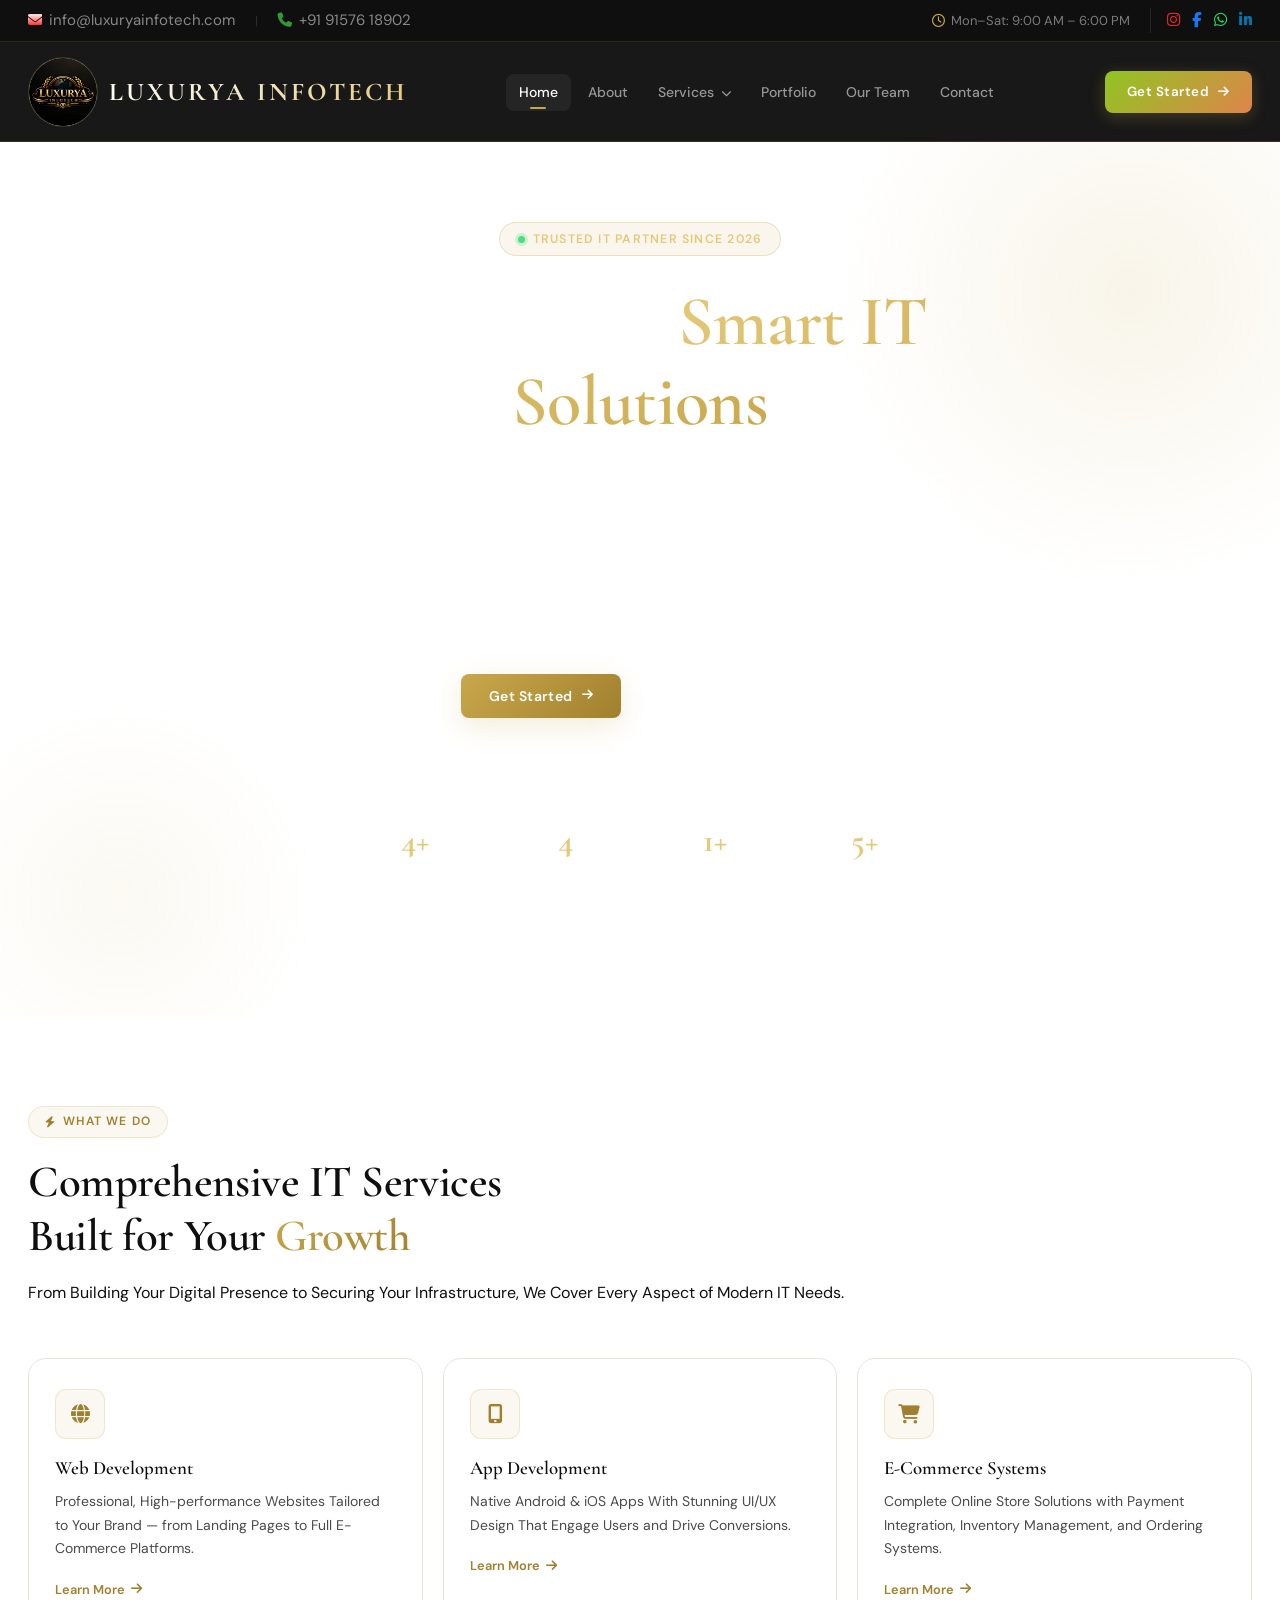
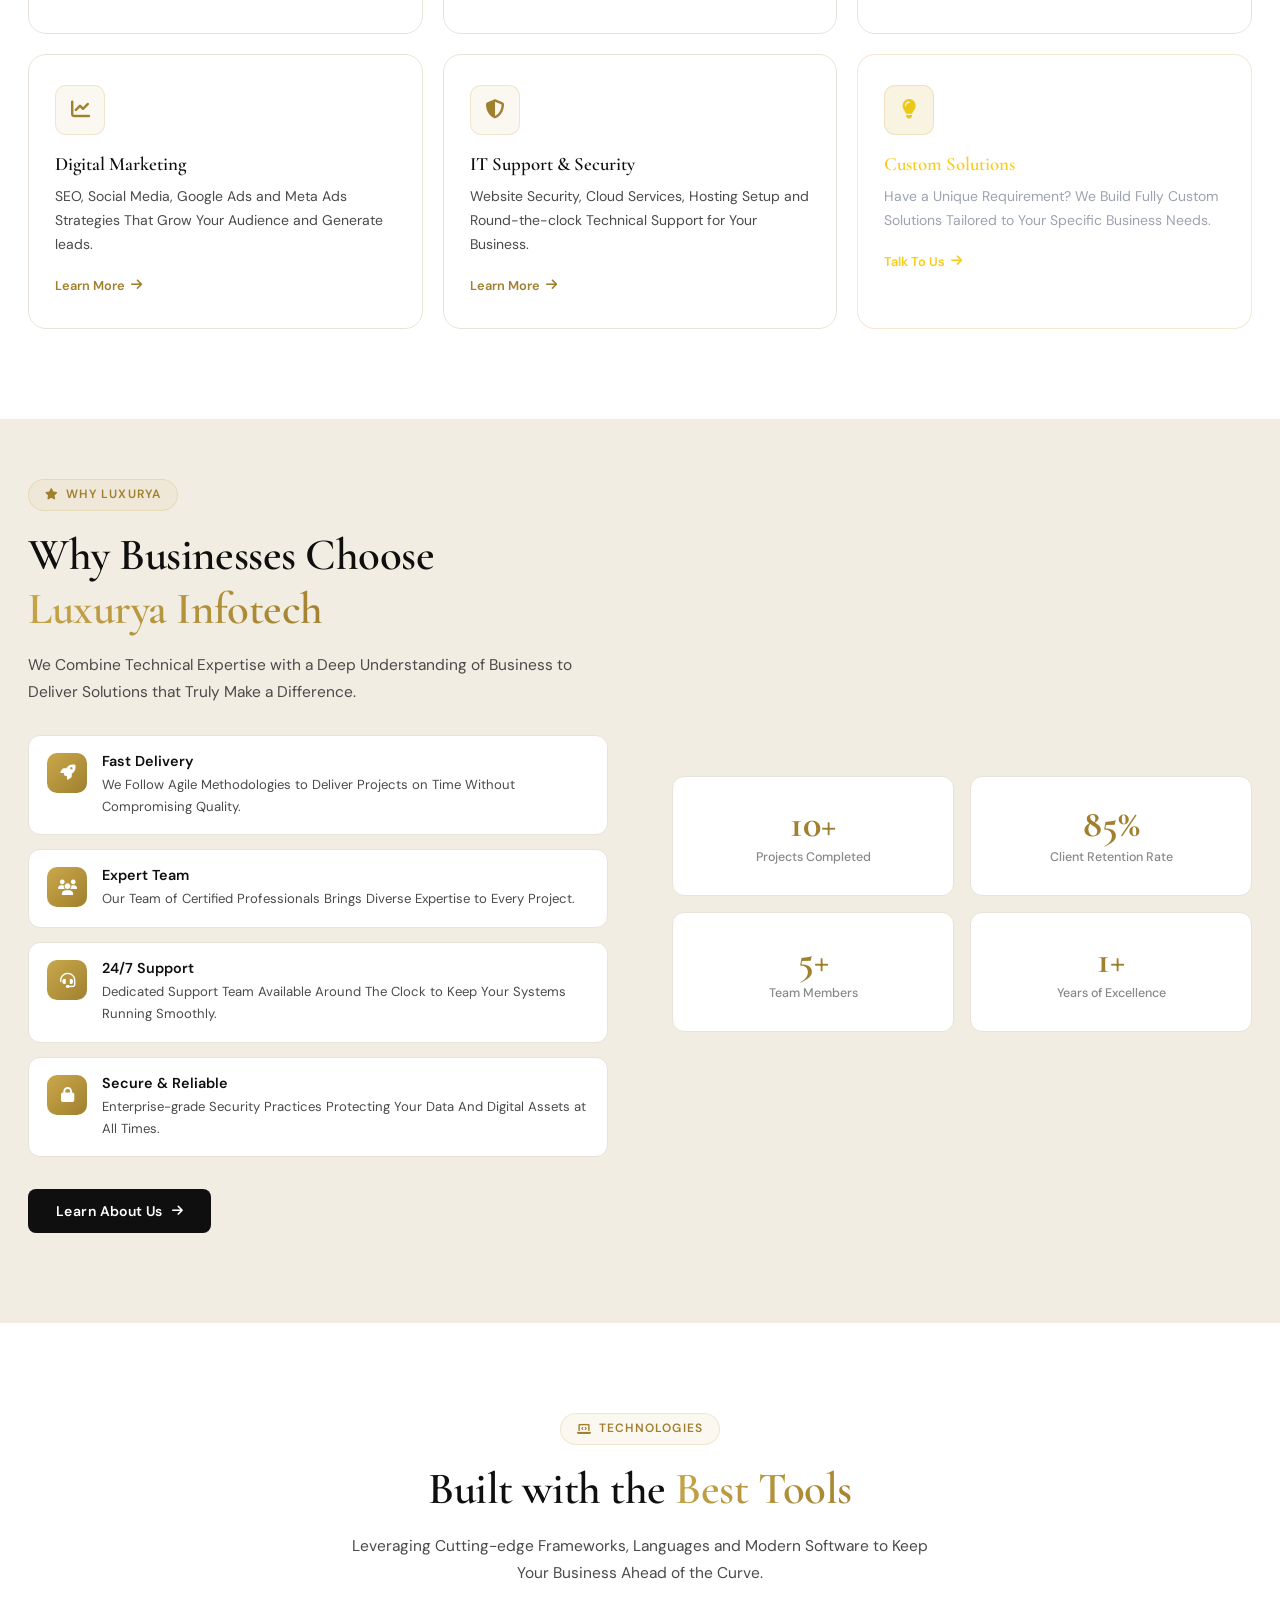
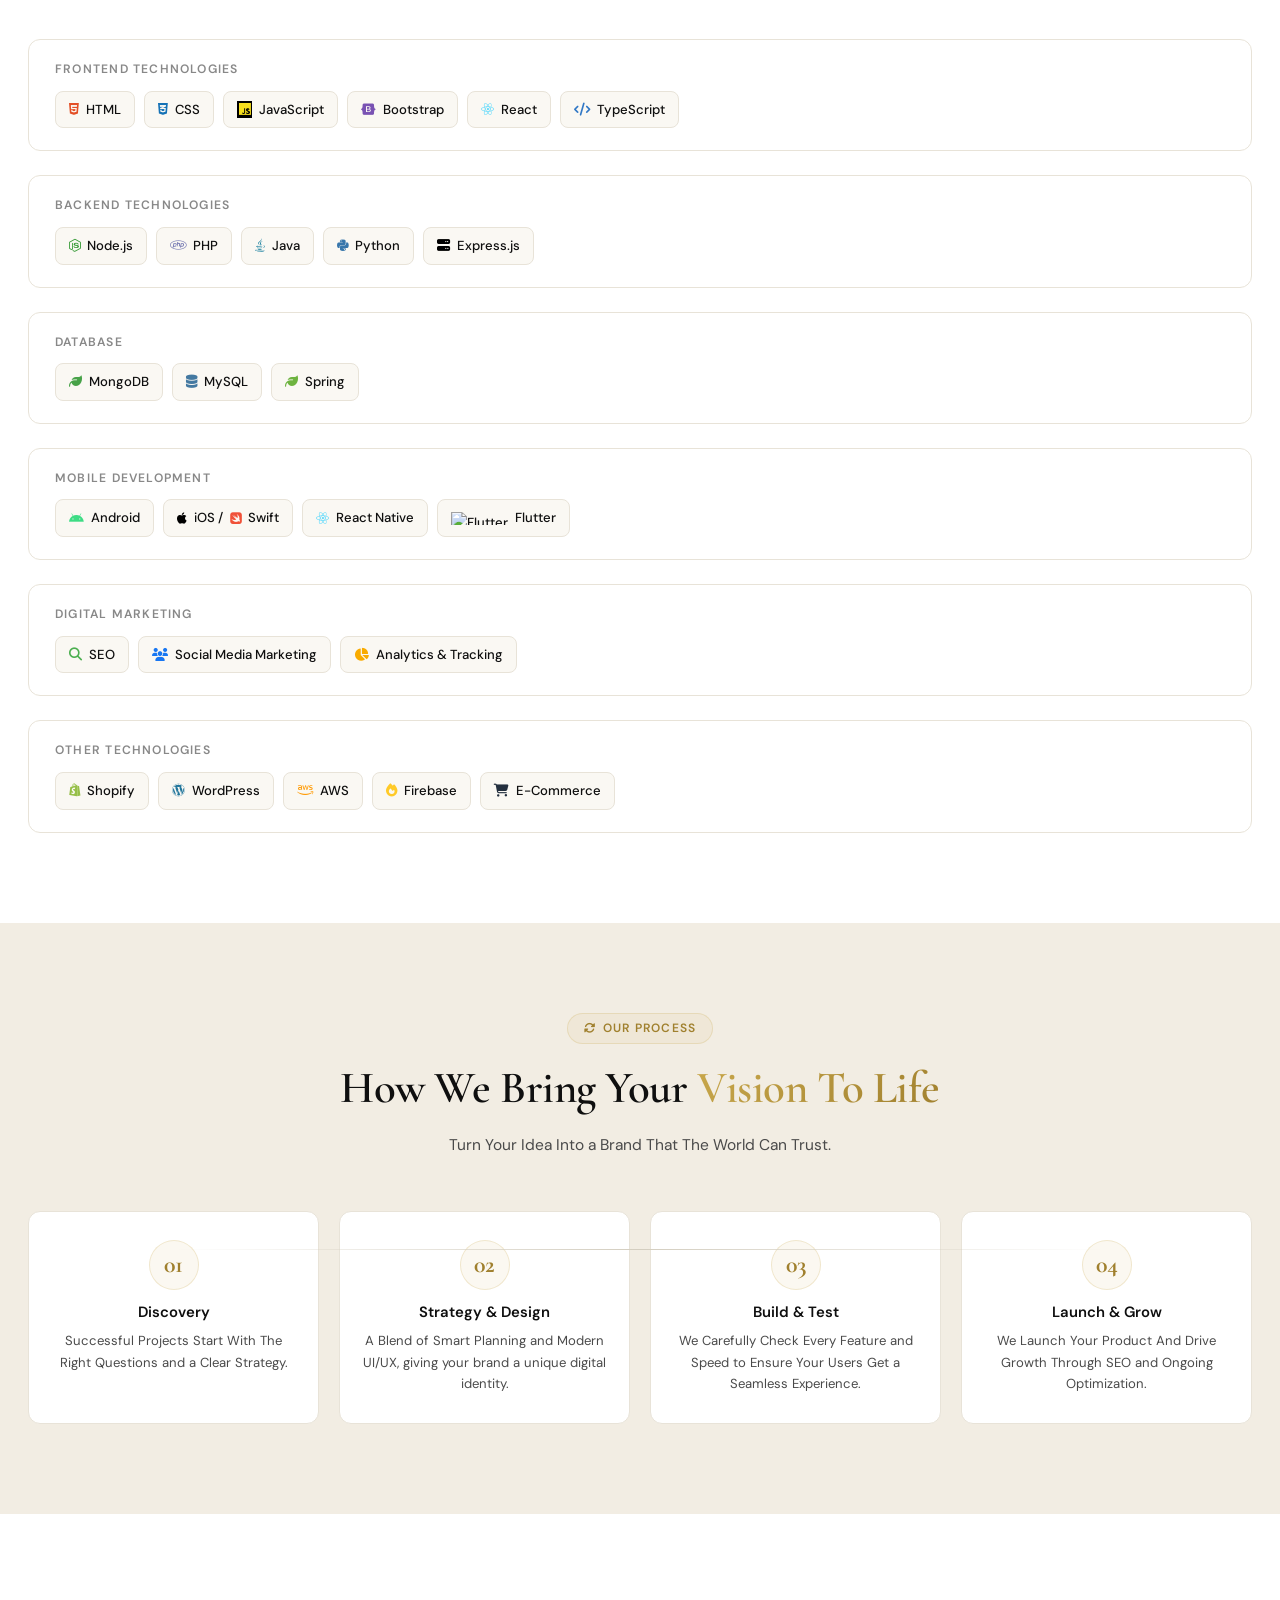
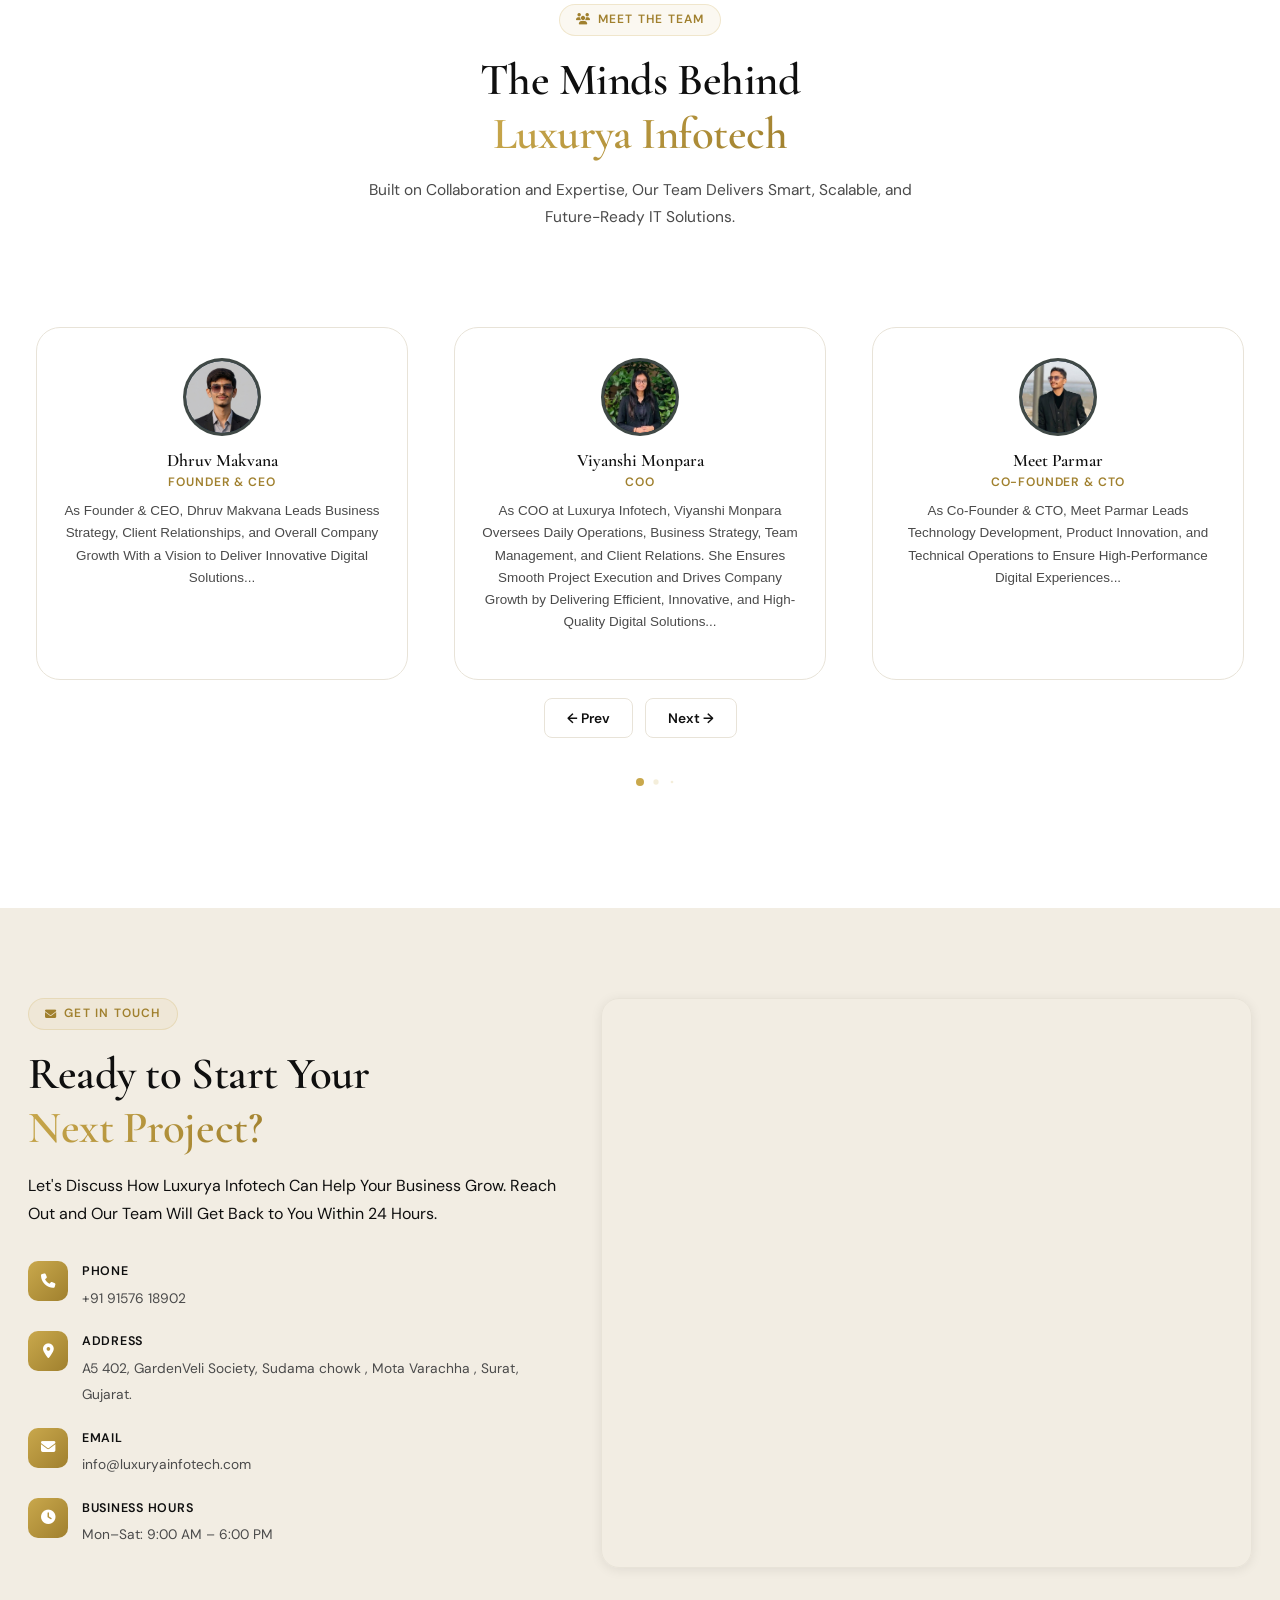
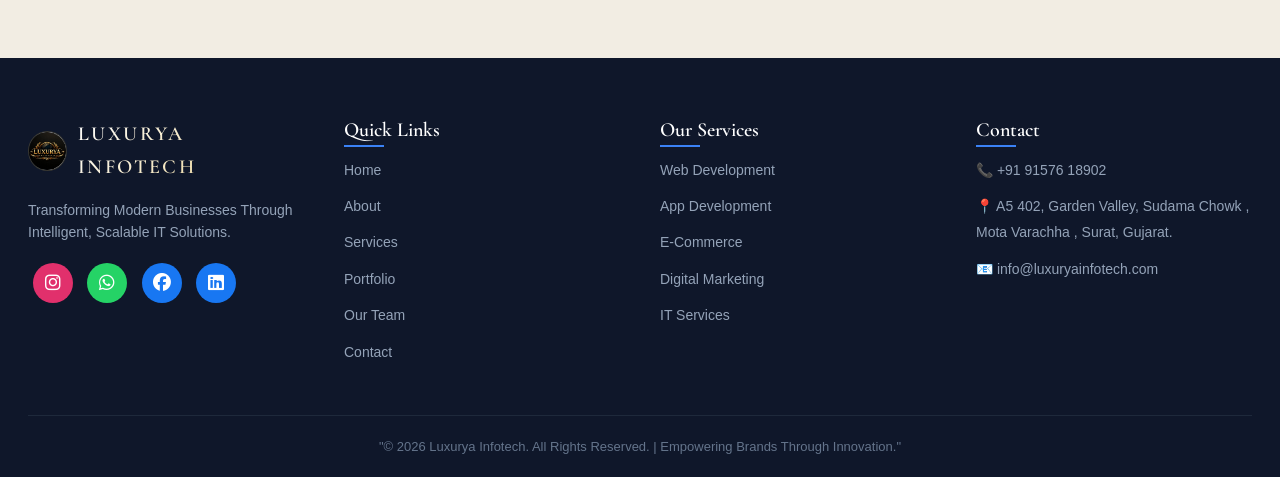
==== index.html @ a304626f "Update index.html" ====
<!doctype html>
<html lang="en">

<head>
  <meta charset="UTF-8" />
  <meta name="viewport" content="width=device-width, initial-scale=1.0" />

  <title>Home | Luxurya Infotech</title>

  <meta name="description"
    content="Luxurya Infotech is a leading web development company in Surat offering For A New Project, mobile apps, UI/UX design, and digital marketing services across India." />
  <meta name="keywords"
    content="Luxurya Infotech, web development company in Surat, MERN stack development, app development company, digital marketing services India" />
  <meta name="robots" content="index, follow" />
  <meta name="author" content="Luxurya Infotech" />
  <link rel="canonical" href="https://www.luxuryainfotech.com/" />

  <!-- Favicon (use your own domain) -->
  <link rel="icon" type="image/jpg" href="https://www.luxuryainfotech.com/images/logo.jpg" />

  <!-- Theme -->
  <meta name="theme-color" content="#0f172a" />

  <!-- Open Graph -->
  <meta property="og:site_name" content="Luxurya Infotech" />
  <meta property="og:type" content="website" />
  <meta property="og:url" content="https://www.luxuryainfotech.com/" />
  <meta property="og:image" content="https://www.luxuryainfotech.com/images/logo.jpg" />
  <meta property="og:image" content="https://www.luxuryainfotech.com/images/og-banner.jpg" />
  <meta property="og:title" content="Best Web Development Company in Surat | Luxurya Infotech" />
  <meta property="og:description"
    content="Professional web development, app development & digital marketing services to grow your business." />
  <meta property="og:image" content="https://www.luxuryainfotech.com/images/logo.jpg" />

  <!-- Twitter -->
  <meta name="twitter:card" content="summary_large_image" />
  <meta name="twitter:title" content="Luxurya Infotech - IT Solutions Company" />
  <meta name="twitter:description" content="Grow your business with modern web & app solutions." />
  <meta name="twitter:image" content="https://www.luxuryainfotech.com/images/logo.jpg" />

  <!-- Local SEO -->
  <meta name="geo.region" content="IN-GJ" />
  <meta name="geo.placename" content="Surat" />
  <meta name="geo.position" content="21.1702;72.8311" />
  <meta name="ICBM" content="21.1702, 72.8311" />

  <!-- Fonts & CSS -->
  <link rel="preconnect" href="https://fonts.googleapis.com" />
  <link rel="preconnect" href="https://fonts.gstatic.com" crossorigin />
  <link href="https://fonts.googleapis.com/css2?family=Plus+Jakarta+Sans:wght@300;400;500;600;700&display=swap"
    rel="stylesheet" />
  <link rel="stylesheet" href="https://cdn.jsdelivr.net/npm/swiper@11/swiper-bundle.min.css" />
  <link rel="stylesheet" href="https://cdnjs.cloudflare.com/ajax/libs/font-awesome/6.5.0/css/all.min.css" />
  <script src="https://cdn.jsdelivr.net/npm/swiper@11/swiper-bundle.min.js"></script>
  <!-- Google tag (gtag.js) -->
  <script async src="https://www.googletagmanager.com/gtag/js?id=G-0WK9GT3Q1Q"></script>
  <link rel="stylesheet" href="style.css" />
</head>

<body>
  <!-- TOP BAR -->
  <div class="top-bar">
    <div class="container">
      <div class="top-bar-inner">
        <div class="top-info">
          <a href="mailto:info@luxuryainfotech.com"><i style="
                  background: linear-gradient(white, red);
                  -webkit-background-clip: text;
                  background-clip: text;
                  -webkit-text-fill-color: transparent;
                " class="fas fa-envelope"></i>
            info@luxuryainfotech.com</a>
          <span class="separator">|</span>
          <a href="tel:+919157618902"><i class="fas fa-phone-alt" style="transform: scaleX(-1); color: #339933"></i>
            +91 91576 18902</a>
        </div>
        <div class="top-right">
          <span class="work-hours"><i class="far fa-clock"></i> Mon–Sat: 9:00 AM – 6:00 PM</span>
          <div class="top-socials">
            <a href="https://www.instagram.com/luxurya_infotech/"><i style="color: rgb(225, 40, 40)"
                class="fab fa-instagram"></i></a>
            <a href="https://www.facebook.com/profile.php?id=61570994831835"><i style="color: #1877f2"
                class="fab fa-facebook-f"></i></a>
            <a href="https://wa.me/919157618902"><i style="color: #25d366" class="fab fa-whatsapp"></i></a>
            <a href="https://www.linkedin.com/in/me/"><i style="color: #0077b5" class="fab fa-linkedin-in"></i></a>
          </div>
        </div>
      </div>
    </div>
  </div>

  <!-- NAVBAR -->
  <nav id="navbar">
    <div class="container">
      <div class="nav-inner">
        <a class="nav-logo" href="index.html">
          <div class="logo-mark">
            <img src="images/logo.jpg" alt="Luxurya Infotech" />
          </div>
          <span>LUXURYA INFOTECH</span>
        </a>
        <div class="nav-links">
          <a class="nav-link" href="index.html" data-page="home">Home</a>
          <a class="nav-link" href="about.html" data-page="about">About</a>
          <div class="nav-dropdown">
            <a class="nav-link" href="services.html" data-page="services">Services
              <i class="fas fa-chevron-down" style="font-size: 0.65rem; margin-left: 3px"></i></a>
            <div class="nav-dropdown-menu">
              <div class="dropdown-item" onclick="location.href = 'services.html#web'">
                <i class="fas fa-globe"></i> Web Development
              </div>
              <div class="dropdown-item" onclick="location.href = 'services.html#app'">
                <i class="fas fa-mobile-alt"></i> App Development
              </div>
              <div class="dropdown-item" onclick="location.href = 'services.html#ecommerce'">
                <i class="fas fa-shopping-cart"></i> E-Commerce Systems
              </div>
              <div class="dropdown-item" onclick="location.href = 'services.html#digital'">
                <i class="fas fa-chart-line"></i> Digital Marketing & SEO
              </div>
              <div class="dropdown-item" onclick="location.href = 'services.html#it'">
                <i class="fas fa-shield-alt"></i> IT Support & Security
              </div>
            </div>
          </div>
          <a class="nav-link" href="portfolio.html" data-page="portfolio">Portfolio</a>
          <a class="nav-link" href="team.html" data-page="team">Our Team</a>
          <a class="nav-link" href="contact.html" data-page="contact">Contact</a>
        </div>
        <a class="btn btn-primary nav-cta" href="contact.html">Get Started <i class="fas fa-arrow-right"></i></a>
        <button class="hamburger" aria-label="Menu">
          <span></span><span></span><span></span>
        </button>
      </div>
    </div>
  </nav>

  <!-- MOBILE MENU -->
  <div class="mobile-menu" id="mobileMenu">
    <a class="mobile-nav-link" href="index.html"><i class="fas fa-home" style="color: #61dafb"></i> Home</a>
    <a class="mobile-nav-link" href="about.html"><i class="fas fa-user" style="color: #61dafb"></i> About</a>
    <a class="mobile-nav-link" href="services.html"><i class="fas fa-cogs" style="color: #61dafb"></i> Services</a>
    <a class="mobile-nav-link" href="portfolio.html"><i class="fas fa-briefcase" style="color: #61dafb"></i>
      Portfolio</a>
    <a class="mobile-nav-link" href="team.html"><i class="fas fa-users" style="color: #61dafb"></i> Our Team</a>
    <a class="mobile-nav-link" href="contact.html"><i class="fas fa-envelope" style="color: #61dafb"></i> Contact</a>
  </div>

  <!-- Hero -->
  <div id="page-home" class="page active">
    <section id="hero">
      <div class="hero-bg-img"></div>
      <div class="hero-bg">
        <div class="hero-grid-lines"></div>
      </div>
      <div class="hero-content">
        <div class="hero-badge">
          <div class="hero-badge-dot"></div>
          Trusted IT Partner Since 2026
        </div>
        <h1 class="hero-title">
          We Provide <span class="grad">Smart IT Solutions</span><br />For
          Modern Businesses
        </h1>
        <p class="hero-sub">
          Luxurya Infotech Delivers Cutting-edge Technology Solutions That
          Drive Business Growth — from Web Development to Digital Marketing
          and IT Security.
        </p>
        <div class="hero-btns">
          <a href="contact.html"><button class="btn btn-accent" onclick="showPage('contact')">
              Get Started<i class="fas fa-arrow-right"></i></button></a>
          <a href="portfolio.html"><button class="btn btn-ghost" onclick="showPage('portfolio')">
              <i class="fas fa-play-circle"></i> View Our Work
            </button></a>
        </div>
        <div class="hero-stats">
          <div class="hero-stat">
            <span class="num">4+</span>
            <span class="lbl">Projects Delivered</span>
          </div>
          <div class="hero-stat">
            <span class="num">4</span>
            <span class="lbl">Happy Clients</span>
          </div>
          <div class="hero-stat">
            <span class="num">1+</span>
            <span class="lbl">Years Experience</span>
          </div>
          <div class="hero-stat">
            <span class="num">5+</span>
            <span class="lbl">Expert Team</span>
          </div>
        </div>
      </div>
    </section>

    <!-- Services Overview -->
    <section class="section">
      <div class="container">
        <div class="section-header fade-in">
          <div class="eyebrow"><i class="fas fa-bolt"></i> What We Do</div>
          <h2 class="section-title">
            Comprehensive IT Services<br />Built for Your
            <span class="hl">Growth</span>
          </h2>
          <p class="">
            From Building Your Digital Presence to Securing Your
            Infrastructure, We Cover Every Aspect of Modern IT Needs.
          </p>
        </div>
        <div class="services-grid">
          <a href="services.html">
            <div class="service-card fade-in" onclick="showServiceDetail('web')">
              <div class="sc-icon"><i class="fas fa-globe"></i></div>
              <h3>Web Development</h3>
              <p>
                Professional, High-performance Websites Tailored to Your Brand
                — from Landing Pages to Full E-Commerce Platforms.
              </p>
              <div class="sc-link">
                Learn More <i class="fas fa-arrow-right"></i>
              </div>
            </div>
          </a>
          <a href="services.html#app">
            <div class="service-card fade-in" onclick="showServiceDetail('services.html#app')">
              <div class="sc-icon"><i class="fas fa-mobile-alt"></i></div>
              <h3>App Development</h3>
              <p>
                Native Android & iOS Apps With Stunning UI/UX Design That
                Engage Users and Drive Conversions.
              </p>
              <div class="sc-link">
                Learn More <i class="fas fa-arrow-right"></i>
              </div>
            </div>
          </a>
          <a href="services.html#ecommerce">
            <div class="service-card fade-in" onclick="showServiceDetail('services.html#ecommerce')">
              <div class="sc-icon"><i class="fas fa-shopping-cart"></i></div>
              <h3>E-Commerce Systems</h3>
              <p>
                Complete Online Store Solutions with Payment Integration,
                Inventory Management, and Ordering Systems.
              </p>
              <div class="sc-link">
                Learn More <i class="fas fa-arrow-right"></i>
              </div>
            </div>
          </a>
          <a href="services.html#digital">
            <div class="service-card fade-in" onclick="showServiceDetail('services.html#digital')">
              <div class="sc-icon"><i class="fas fa-chart-line"></i></div>
              <h3>Digital Marketing</h3>
              <p>
                SEO, Social Media, Google Ads and Meta Ads Strategies That
                Grow Your Audience and Generate leads.
              </p>
              <div class="sc-link">
                Learn More <i class="fas fa-arrow-right"></i>
              </div>
            </div>
          </a>
          <a href="services.html#it">
            <div class="service-card fade-in" onclick="showServiceDetail('services.html#it')">
              <div class="sc-icon"><i class="fas fa-shield-alt"></i></div>
              <h3>IT Support & Security</h3>
              <p>
                Website Security, Cloud Services, Hosting Setup and
                Round-the-clock Technical Support for Your Business.
              </p>
              <div class="sc-link">
                Learn More <i class="fas fa-arrow-right"></i>
              </div>
            </div>
          </a>
          <a href="services.html#contact">
            <div class="service-card custom-card fade-in" onclick="showPage('services.html#contact')">
              <div class="sc-icon">
                <i style="color: #ecc919" class="fas fa-lightbulb"></i>
              </div>
              <h3>Custom Solutions</h3>
              <p>
                Have a Unique Requirement? We Build Fully Custom Solutions
                Tailored to Your Specific Business Needs.
              </p>
              <div class="sc-link" onclick="showPage('contact')">
                Talk To Us <i class="fas fa-arrow-right"></i>
              </div>
            </div>
          </a>
        </div>
      </div>
    </section>

    <!-- Why Choose Us -->
    <section class="section why-section section-alt">
      <div class="container">
        <div class="why-grid">
          <div style="margin-top: -60px" class="why-left fade-in">
            <div class="eyebrow"><i class="fas fa-star"></i> Why Luxurya</div>
            <h2 class="section-title">
              Why Businesses Choose<br /><span class="hl">Luxurya Infotech</span>
            </h2>
            <p class="section-sub">
              We Combine Technical Expertise with a Deep Understanding of
              Business to Deliver Solutions that Truly Make a Difference.
            </p>
            <div class="why-list">
              <div class="why-item">
                <div class="why-icon"><i class="fas fa-rocket"></i></div>
                <div>
                  <h4>Fast Delivery</h4>
                  <p>
                    We Follow Agile Methodologies to Deliver Projects on Time
                    Without Compromising Quality.
                  </p>
                </div>
              </div>
              <div class="why-item">
                <div class="why-icon"><i class="fas fa-users"></i></div>
                <div>
                  <h4>Expert Team</h4>
                  <p>
                    Our Team of Certified Professionals Brings Diverse
                    Expertise to Every Project.
                  </p>
                </div>
              </div>
              <div class="why-item">
                <div class="why-icon"><i class="fas fa-headset"></i></div>
                <div>
                  <h4>24/7 Support</h4>
                  <p>
                    Dedicated Support Team Available Around The Clock to Keep
                    Your Systems Running Smoothly.
                  </p>
                </div>
              </div>
              <div class="why-item">
                <div class="why-icon"><i class="fas fa-lock"></i></div>
                <div>
                  <h4>Secure & Reliable</h4>
                  <p>
                    Enterprise-grade Security Practices Protecting Your Data
                    And Digital Assets at All Times.
                  </p>
                </div>
              </div>
            </div>
            <a href="about.html"><button class="btn btn-primary" style="margin-top: 32px" onclick="showPage('about')">
                Learn About Us <i class="fas fa-arrow-right"></i></button></a>
          </div>
          <div class="why-right fade-in">
            <div class="why-card">
              <div class="num">10+</div>
              <div class="lbl">Projects Completed</div>
            </div>
            <div class="why-card">
              <div class="num">85%</div>
              <div class="lbl">Client Retention Rate</div>
            </div>
            <div class="why-card">
              <div class="num">5+</div>
              <div class="lbl">Team Members</div>
            </div>
            <div class="why-card">
              <div class="num">1+</div>
              <div class="lbl">Years of Excellence</div>
            </div>
          </div>
        </div>
      </div>
    </section>

    <!-- Tech Stack -->
    <section class="section">
      <div class="container">
        <div class="section-header centered fade-in">
          <div class="eyebrow">
            <i class="fas fa-laptop-code"></i>Technologies
          </div>
          <h2 class="section-title">
            Built with the <span class="hl">Best Tools</span>
          </h2>
          <p class="section-sub">
            Leveraging Cutting-edge Frameworks, Languages and Modern Software
            to Keep Your Business Ahead of the Curve.
          </p>
        </div>
        <div class="tech-section fade-in">
          <div class="tech-group">
            <h2>Frontend Technologies</h2>
            <div class="tech-row">
              <div class="tech-badge">
                <i class="fab fa-html5" style="color: #e34f26"></i> HTML
              </div>
              <div class="tech-badge">
                <i class="fab fa-css3-alt" style="color: #1572b6"></i> CSS
              </div>
              <div class="tech-badge">
                <i class="fab fa-js" style="
                      color: #f7df1e;
                      background-color: black;
                      padding: 2px;
                    "></i>
                JavaScript
              </div>
              <div class="tech-badge">
                <i class="fab fa-bootstrap" style="color: #7952b3"></i>
                Bootstrap
              </div>
              <div class="tech-badge">
                <i class="fab fa-react" style="color: #61dafb"></i> React
              </div>
              <div class="tech-badge">
                <i class="fas fa-code" style="color: #3178c6"></i> TypeScript
              </div>
            </div>
          </div>
          <div class="tech-group">
            <h2>Backend Technologies</h2>
            <div class="tech-row">
              <div class="tech-badge">
                <i class="fab fa-node-js" style="color: #339933"></i> Node.js
              </div>
              <div class="tech-badge">
                <i class="fab fa-php" style="color: #777bb4"></i> PHP
              </div>
              <div class="tech-badge">
                <i class="fab fa-java" style="color: #007396"></i> Java
              </div>
              <div class="tech-badge">
                <i class="fab fa-python" style="color: #3776ab"></i> Python
              </div>
              <div class="tech-badge">
                <i class="fas fa-server" style="color: #000000"></i>
                Express.js
              </div>
            </div>
          </div>
          <div class="tech-group">
            <h2>Database</h2>
            <div class="tech-row">
              <div class="tech-badge">
                <i class="fas fa-leaf" style="color: #47a248"></i> MongoDB
              </div>
              <div class="tech-badge">
                <i class="fas fa-database" style="color: #4479a1"></i> MySQL
              </div>
              <div class="tech-badge">
                <i class="fas fa-leaf" style="color: #6db33f"></i> Spring
              </div>
            </div>
          </div>
          <div class="tech-group">
            <h2>Mobile Development</h2>
            <div class="tech-row">
              <div class="tech-badge">
                <i class="fab fa-android" style="color: #3ddc84"></i> Android
              </div>
              <div class="tech-badge">
                <i class="fab fa-apple" style="color: #000000"></i> iOS /
                <i class="fab fa-swift" style="color: #f05138"></i> Swift
              </div>
              <div class="tech-badge">
                <i class="fab fa-react" style="color: #61dafb"></i> React
                Native
              </div>
              <div class="tech-badge">
                <img src="https://cdn.jsdelivr.net/gh/devicons/devicon/icons/flutter/flutter-original.svg" width="30"
                  style="height: 13px; width: auto" alt="Flutter" />
                Flutter
              </div>
            </div>
          </div>
          <div class="tech-group">
            <h2>Digital Marketing</h2>
            <div class="tech-row">
              <div class="tech-badge">
                <i class="fas fa-search" style="color: #4caf50"></i> SEO
              </div>
              <div class="tech-badge">
                <i class="fas fa-users" style="color: #1877f2"></i> Social
                Media Marketing
              </div>
              <div class="tech-badge">
                <i class="fas fa-chart-pie" style="color: #f9ab00"></i>
                Analytics & Tracking
              </div>
            </div>
          </div>
          <div class="tech-group">
            <h2>Other Technologies</h2>
            <div class="tech-row">
              <div class="tech-badge">
                <i class="fab fa-shopify" style="color: #96bf48"></i> Shopify
              </div>
              <div class="tech-badge">
                <i class="fab fa-wordpress" style="color: #21759b"></i>
                WordPress
              </div>
              <div class="tech-badge">
                <i class="fab fa-aws" style="color: #ff9900"></i> AWS
              </div>
              <div class="tech-badge">
                <i class="fas fa-fire" style="color: #ffca28"></i> Firebase
              </div>
              <div class="tech-badge">
                <i class="fas fa-shopping-cart" style="color: #232f3e"></i>
                E-Commerce
              </div>
            </div>
          </div>
        </div>
      </div>
    </section>

    <!-- Process -->
    <section class="section section-alt">
      <div class="container">
        <div class="section-header centered fade-in">
          <div class="eyebrow">
            <i class="fas fa-sync-alt"></i>Our Process
          </div>
          <h2 class="section-title">
            How We Bring Your <span class="hl">Vision To Life</span>
          </h2>
          <p class="section-sub">
            Turn Your Idea Into a Brand That The World Can Trust.
          </p>
        </div>
        <div class="process-grid fade-in">
          <div class="process-step">
            <div class="step-num">01</div>
            <h3>Discovery</h3>
            <p>
              Successful Projects Start With The Right Questions and a Clear
              Strategy.
            </p>
          </div>
          <div class="process-step">
            <div class="step-num">02</div>
            <h3>Strategy & Design</h3>
            <p>
              A Blend of Smart Planning and Modern UI/UX, giving your brand a
              unique digital identity.
            </p>
          </div>
          <div class="process-step">
            <div class="step-num">03</div>
            <h3>Build & Test</h3>
            <p>
              We Carefully Check Every Feature and Speed to Ensure Your Users
              Get a Seamless Experience.
            </p>
          </div>
          <div class="process-step">
            <div class="step-num">04</div>
            <h3>Launch & Grow</h3>
            <p>
              We Launch Your Product And Drive Growth Through SEO and Ongoing
              Optimization.
            </p>
          </div>
        </div>
      </div>
    </section>

    <!-- Team Preview -->
    <section class="section">
      <div class="container">
        <div style="
              display: flex;
              justify-content: center;
              align-items: center;
              flex-wrap: wrap;
              gap: 10px;
              margin-bottom: 5px;
            ">
          <div class="section-header centered fade-in">
            <div class="eyebrow">
              <i class="fas fa-users"></i> Meet the Team
            </div>
            <h2 class="section-title">
              The Minds Behind<br /><span class="hl">Luxurya Infotech</span>
            </h2>
            <p class="section-sub">
              Built on Collaboration and Expertise, Our Team Delivers Smart,
              Scalable, and Future-Ready IT Solutions.
            </p>
          </div>
        </div>
        <div class="swiper myTeamSwiper">
          <div class="swiper-wrapper">
            <div class="swiper-slide">
              <div class="team-card">
                <div class="avatar" style="background-color: #1a2e45">
                  <img src="images/dhruv-img-2.jpg" alt="dhruv" />
                </div>
                <h3>Dhruv Makvana</h3>
                <h4>Founder & CEO</h4>
                <p>
                  As Founder & CEO, Dhruv Makvana Leads Business Strategy,
                  Client Relationships, and Overall Company Growth With a
                  Vision to Deliver Innovative Digital Solutions...
                </p>
              </div>
            </div>

            <div class="swiper-slide">
              <div class="team-card">
                <div class="avatar" style="background-color: #1a2e45">
                  <img src="images/viyanshi-img-1.jpg" alt="Viyanshi" />
                </div>
                <h3>Viyanshi Monpara</h3>
                <h4>COO</h4>
                <p>
                  As COO at Luxurya Infotech, Viyanshi Monpara Oversees Daily Operations, 
                  Business Strategy, Team Management, and Client Relations. She Ensures 
                  Smooth Project Execution and Drives Company Growth by Delivering 
                  Efficient, Innovative, and High-Quality Digital Solutions...
                </p>
              </div>
            </div>

            <div class="swiper-slide">
              <div class="team-card">
                <div class="avatar" style="background-color: #1a2e45">
                  <img src="images/meet-img-1.jpg" alt="Meet" />
                </div>
                <h3>Meet Parmar</h3>
                <h4>Co-Founder & CTO</h4>
                <p>
                  As Co-Founder & CTO, Meet Parmar Leads Technology
                  Development, Product Innovation, and Technical Operations to
                  Ensure High-Performance Digital Experiences...
                </p>
              </div>
            </div>

            <div class="swiper-slide">
              <div class="team-card">
                <div class="avatar" style="background-color: #1a2e45">
                  <img src="images/princy-img-1.jpg" alt="Princy" />
                </div>
                <h3>Princy Malani</h3>
                <h4>HR Manager</h4>
                <p>
                  As HR Manager, Princy Malani Oversees Talent Acquisition,
                  Team Management, and Organizational Development. She ensures
                  a productive work culture and strong human resource
                  operations...
                </p>
              </div>
            </div>
          </div>

          <div class="team-nav">
            <button class="btn1 swiper-button-prev-custom">← Prev</button>
            <button class="btn2 swiper-button-next-custom">Next →</button>
          </div>

          <div class="swiper-pagination"></div>
        </div>
        <div id="full-team-grid" style="margin-top: 24px"></div>
      </div>
    </section>

    <!-- Contact CTA -->
    <section class="section contact-section section-alt">
      <div class="container">
        <div class="contact-grid">
          <!-- LEFT SIDE -->
          <div class="contact-left fade-in">
            <div class="eyebrow">
              <i class="fas fa-envelope"></i> Get in Touch
            </div>
            <h2 class="section-title">
              Ready to Start Your<br />
              <span class="hl">Next Project?</span>
            </h2>
            <p style="
                  color: var(--text2);
                  margin-bottom: 32px;
                  line-height: 1.8;
                ">
              Let's Discuss How Luxurya Infotech Can Help Your Business Grow.
              Reach Out and Our Team Will Get Back to You Within 24 Hours.
            </p>
            <div class="contact-detail">
              <div class="cd-icon"><i class="fas fa-phone"></i></div>
              <div class="cd-text">
                <strong>Phone</strong>
                <span><a href="tel:+919157618902">+91 91576 18902</a></span>
              </div>
            </div>
            <div class="contact-detail">
              <div class="cd-icon"><i class="fas fa-map-marker-alt"></i></div>
              <div class="cd-text">
                <strong>Address</strong>
                <span>A5 402, GardenVeli Society, Sudama chowk , Mota Varachha ,
                  Surat, Gujarat.</span>
              </div>
            </div>
            <div class="contact-detail">
              <div class="cd-icon"><i class="fas fa-envelope"></i></div>
              <div class="cd-text">
                <strong>Email</strong>
                <span><a href="mailto:info@luxuryainfotech.com">info@luxuryainfotech.com</a></span>
              </div>
            </div>
            <div class="contact-detail">
              <div class="cd-icon"><i class="fas fa-clock"></i></div>
              <div class="cd-text">
                <strong>Business Hours</strong>
                <span>Mon–Sat: 9:00 AM – 6:00 PM</span>
              </div>
            </div>
          </div>
          <!-- RIGHT SIDE MAP -->
          <div class="contact-right">
            <div class="map-box">
              <iframe
                src="https://www.google.com/maps/embed?pb=!1m18!1m12!1m3!1d59495.33447753133!2d72.84654073957505!3d21.253314791338074!2m3!1f0!2f0!3f0!3m2!1i1024!2i768!4f13.1!3m3!1m2!1s0x3be04f4706deb373%3A0x4539a28ddd99dcbf!2sGarden%20Valley!5e0!3m2!1sen!2sin!4v1776528553760!5m2!1sen!2sin"
                width="600" height="450" style="border: 0" allowfullscreen="" loading="lazy"
                referrerpolicy="no-referrer-when-downgrade"></iframe>
            </div>
          </div>
        </div>
      </div>
    </section>

    <!-- Footer  -->
    <footer>
      <div class="container">
        <div class="footer-grid">
          <div class="footer-brand">
            <a href="index.html">
              <div class="nav-logo" onclick="showPage('home')">
                <div class="logo-mark">
                  <img style="width: 40px; height: 40px" src="images/logo.jpg" alt="text" />
                </div>
                <span>LUXURYA INFOTECH</span>
              </div>
            </a>
            <p>
              Transforming Modern Businesses Through Intelligent, Scalable IT
              Solutions.
            </p>
            <div class="footer-social">
              <a href="https://www.instagram.com/luxurya_infotech" style="
                    display: inline-block;
                    width: 40px;
                    height: 40px;
                    line-height: 40px;
                    text-align: center;
                    border-radius: 50%;
                    background: #e1306c;
                    color: white;
                    margin: 5px;
                    font-size: 18px;
                  ">
                <i class="fab fa-instagram"></i>
              </a>

              <a href="https://wa.me/919157618902" style="
                    display: inline-block;
                    width: 40px;
                    height: 40px;
                    line-height: 40px;
                    text-align: center;
                    border-radius: 50%;
                    background: #25d366;
                    color: white;
                    margin: 5px;
                    font-size: 18px;
                  ">
                <i class="fab fa-whatsapp"></i>
              </a>

              <a href="https://www.facebook.com/profile.php?id=61570994831835" style="
                    display: inline-block;
                    width: 40px;
                    height: 40px;
                    line-height: 40px;
                    text-align: center;
                    border-radius: 50%;
                    background: #1877f2;
                    color: white;
                    margin: 5px;
                    font-size: 18px;
                  ">
                <i class="fab fa-facebook"></i>
              </a>

              <a href="https://www.linkedin.com/in/me/" style="
                    display: inline-block;
                    width: 40px;
                    height: 40px;
                    line-height: 40px;
                    text-align: center;
                    border-radius: 50%;
                    background: #1877f2;
                    color: white;
                    margin: 5px;
                    font-size: 18px;
                  ">
                <i class="fab fa-linkedin"></i>
              </a>
            </div>
          </div>
          <div class="footer-col">
            <h4>Quick Links</h4>
            <ul>
              <li>
                <span onclick="showPage('home')">
                  <a href="index.html">Home</a></span>
              </li>
              <li>
                <span onclick="showPage('about')"><a href="about.html">About</a></span>
              </li>
              <li>
                <span onclick="showPage('services')"><a href="services.html">Services</a></span>
              </li>
              <li>
                <span onclick="showPage('portfolio')"><a href="portfolio.html">Portfolio</a></span>
              </li>
              <li>
                <span onclick="showPage('team')"><a href="team.html">Our Team</a></span>
              </li>
              <li>
                <span onclick="showPage('contact')"><a href="contact.html">Contact</a></span>
              </li>
            </ul>
          </div>
          <div class="footer-col">
            <h4>Our Services</h4>
            <ul>
              <li>
                <span onclick="showServiceDetail('web')"><a href="services.html#web">Web Development</a></span>
              </li>
              <li>
                <span onclick="showServiceDetail('app')"><a href="services.html#app">App Development</a></span>
              </li>
              <li>
                <span onclick="showServiceDetail('ecommerce')"><a href="services.html#ecommerce">E-Commerce</a></span>
              </li>
              <li>
                <span onclick="showServiceDetail('digital')"><a href="services.html#digital">Digital
                    Marketing</a></span>
              </li>
              <li>
                <span onclick="showServiceDetail('it')"><a href="services.html#it">IT Services</a></span>
              </li>
            </ul>
          </div>
          <div class="footer-col">
            <h4>Contact</h4>
            <ul>
              <li>
                <span><a href="tel:+919157618902">📞 +91 91576 18902</a></span>
              </li>
              <li>
                <span>📍 A5 402, Garden Valley, Sudama Chowk , Mota Varachha ,
                  Surat, Gujarat.</span>
              </li>
              <li>
                <span><a href="mailto:info@luxuryainfotech.com">📧 info@luxuryainfotech.com</a></span>
              </li>
            </ul>
          </div>
        </div>
        <div class="footer-bottom">
          "© 2026 Luxurya Infotech. All Rights Reserved. | Empowering Brands
          Through Innovation."
        </div>
      </div>
    </footer>
  </div>

  <script src="https://cdn.jsdelivr.net/npm/swiper@11/swiper-bundle.min.js"></script>
  <script src="script.js"></script>
  <script>
    document.addEventListener("DOMContentLoaded", function () {
      if (
        typeof Swiper !== "undefined" &&
        document.querySelector(".myTeamSwiper")
      ) {
        new Swiper(".myTeamSwiper", {
          slidesPerView: 1,
          spaceBetween: 30,
          loop: true,
          grabCursor: true,
          speed: 800,
          autoplay: {
            delay: 3000,
            disableOnInteraction: false,
            pauseOnMouseEnter: true,
          },
          breakpoints: {
            640: { slidesPerView: 1 },
            768: { slidesPerView: 2 },
            1024: { slidesPerView: 3 },
          },
          pagination: {
            el: ".myTeamSwiper .swiper-pagination",
            clickable: true,
            dynamicBullets: true,
          },
          navigation: {
            nextEl: ".swiper-button-next-custom",
            prevEl: ".swiper-button-prev-custom",
          },
        });
      }
    });
  </script>
</body>

</html>
---- style.css ----
/* ============================================================
    LUXURYA INFOTECH — UNIFIED LUXURY DESIGN SYSTEM
   Single source of truth. No duplicate variables. No conflicts.
   Palette: Deep Charcoal + Warm Gold + Ivory
   Fonts  : Cormorant Garamond (display) + DM Sans (body)
============================================================ */

/* ── Google Fonts ── */
@import url("https://fonts.googleapis.com/css2?family=Cormorant+Garamond:ital,wght@0,300;0,400;0,600;0,700;1,400&family=DM+Sans:opsz,wght@9..40,300;9..40,400;9..40,500;9..40,600&display=swap");

/* ── Design Tokens ── */
:root {
  /* Core Palette */
  --ink: #0f0f0f;
  --ink-2: #1a1a1a;
  --ink-3: #2c2c2c;
  --gold: #c9a84c;
  --gold-lt: #e5c97a;
  --gold-dk: #a0802e;
  --gold-bg: rgba(201, 168, 76, 0.08);
  --gold-border: rgba(201, 168, 76, 0.22);
  --ivory: #faf8f3;
  --ivory-2: #f2ede3;
  --white: #ffffff;

  /* Text */
  --t-primary: #0f0f0f;
  --t-secondary: #4a4a4a;
  --t-muted: #888888;
  --t-light: rgba(255, 255, 255, 0.85);
  --t-dim: rgba(255, 255, 255, 0.5);

  /* Borders & Shadows */
  --border: #e8e3d8;
  --border-dk: #d4cec0;
  --border-gold: rgba(201, 168, 76, 0.25);
  --sh-xs: 0 1px 4px rgba(0, 0, 0, 0.06);
  --sh-sm: 0 2px 12px rgba(0, 0, 0, 0.08);
  --sh-md: 0 8px 32px rgba(0, 0, 0, 0.11);
  --sh-lg: 0 20px 60px rgba(0, 0, 0, 0.15);
  --sh-gold: 0 8px 28px rgba(201, 168, 76, 0.22);

  /* Radii */
  --r-sm: 8px;
  --r: 12px;
  --r-lg: 18px;
  --r-xl: 24px;

  /* Transitions */
  --ease: cubic-bezier(0.4, 0, 0.2, 1);
  --t: 0.25s;

  /* Fonts */
  --font-display: "Cormorant Garamond", Georgia, serif;
  --font-body: "DM Sans", "Plus Jakarta Sans", sans-serif;
}

/* ── Reset ── */
*,
*::before,
*::after {
  box-sizing: border-box;
  margin: 0;
  padding: 0;
}

html {
  scroll-behavior: smooth;
  font-size: 16px;
}

body {
  font-family: var(--font-body);
  color: var(--t-primary);
  overflow-x: hidden;
  line-height: 1.65;
  -webkit-font-smoothing: antialiased;
}

a {
  text-decoration: none;
  color: inherit;
}

ul {
  list-style: none;
}

img {
  max-width: 100%;
  display: block;
}

/* Scrollbar */
::-webkit-scrollbar {
  width: 5px;
}

::-webkit-scrollbar-track {
  background: var(--ivory);
}

::-webkit-scrollbar-thumb {
  background: var(--gold);
  border-radius: 99px;
}

/* ── Layout ── */
.container {
  width: 100%;
  max-width: 1500px;
  margin: 0 auto;
  padding: 0 28px;
}

.section {
  padding: 90px 0;
}

.section-sm {
  padding: 60px 0;
}

.section-alt {
  background: var(--ivory-2);
}

.section-dark {
  background: var(--ink);
}

/* ── Typography ── */
h1,
h2,
h3,
h4,
h5 {
  font-family: var(--font-display);
  color: var(--t-primary);
  line-height: 1.2;
}

.section-header {
  margin-bottom: 52px;
}

.section-header.centered {
  text-align: center;
}

.section-header.centered .section-sub {
  margin: 0 auto;
}

.eyebrow {
  display: inline-flex;
  align-items: center;
  gap: 7px;
  background: var(--gold-bg);
  border: 1px solid var(--gold-border);
  color: var(--gold-dk);
  padding: 5px 16px;
  border-radius: 99px;
  font-size: 0.75rem;
  font-weight: 600;
  text-transform: uppercase;
  letter-spacing: 0.1em;
  margin-bottom: 18px;
  font-family: var(--font-body);
}

.eyebrow i {
  font-size: 0.7rem;
}

.section-title {
  font-size: clamp(1.9rem, 3.5vw, 2.8rem);
  font-weight: 600;
  color: var(--t-primary);
  letter-spacing: -0.01em;
  margin-bottom: 16px;
}

.section-title .hl,
.section-title .grad {
  background: linear-gradient(135deg, var(--gold), var(--gold-dk));
  -webkit-background-clip: text;
  -webkit-text-fill-color: transparent;
  background-clip: text;
}

.section-sub {
  max-width: 580px;
  color: var(--t-secondary);
  font-size: 0.97rem;
  line-height: 1.75;
}

/* ── Buttons ── */
.btn {
  display: inline-flex;
  align-items: center;
  gap: 9px;
  padding: 13px 28px;
  border-radius: var(--r-sm);
  font-family: var(--font-body);
  font-weight: 600;
  font-size: 0.875rem;
  letter-spacing: 0.03em;
  cursor: pointer;
  border: none;
  transition: all var(--t) var(--ease);
  white-space: nowrap;
}

.btn i {
  font-size: 0.78rem;
  transition: transform var(--t) var(--ease);
}

.btn:hover i {
  transform: translateX(3px);
}

.btn-primary {
  background: var(--ink);
  color: var(--white);
}

.btn-primary:hover {
  background: var(--ink-3);
  transform: translateY(-2px);
  box-shadow: var(--sh-md);
}

.btn-accent {
  background: linear-gradient(135deg, var(--gold), var(--gold-dk));
  color: var(--white);
  box-shadow: var(--sh-gold);
  margin-bottom: 10px;
}

.btn-accent:hover {
  background: linear-gradient(135deg, var(--gold-lt), var(--gold));
  transform: translateY(-2px);
  box-shadow: 0 12px 36px rgba(201, 168, 76, 0.32);
}

.btn-outline {
  background: transparent;
  color: var(--gold-dk);
  border: 1.5px solid var(--gold-border);
}

.btn-outline:hover {
  background: var(--gold-bg);
  border-color: var(--gold);
  color: var(--gold-dk);
}

.btn-ghost {
  background: rgba(255, 255, 255, 0.1);
  color: var(--white);
  border: 1.5px solid rgba(255, 255, 255, 0.25);
  backdrop-filter: blur(8px);
}

.btn-ghost:hover {
  background: rgba(255, 255, 255, 0.18);
  border-color: rgba(255, 255, 255, 0.5);
}

/* ── Animations ── */
.fade-in {
  opacity: 0;
  transform: translateY(22px);
  transition:
    opacity 0.55s var(--ease),
    transform 0.55s var(--ease);
}

.fade-in.visible {
  opacity: 1;
  transform: none;
}

/* ── Page Routing ── */
.page {
  display: none;
}

.page.active {
  display: block !important;
  animation: pageIn 0.2s var(--ease) both;
}

@keyframes pageIn {
  from {
    opacity: 0;
    transform: translateY(10px);
  }

  to {
    opacity: 1;
    transform: none;
  }
}

/* ============================================================
   TOP BAR
============================================================ */
.top-bar {
  background: var(--ink);
  border-bottom: 1px solid rgba(201, 168, 76, 0.15);
  padding: 8px 0;
  font-size: 0.8rem;
  font-family: var(--font-body);
}

.top-bar-inner {
  display: flex;
  justify-content: space-between;
  align-items: center;
  gap: 12px;
  flex-wrap: wrap;
}

.top-info {
  display: flex;
  align-items: center;
  gap: 16px;
}

.top-info a {
  color: rgba(255, 255, 255, 0.5);
  display: inline-flex;
  align-items: center;
  gap: 7px;
  font-size: 15px;
  transition: color var(--t) var(--ease);
}

.top-info a i {
  font-size: 0.9rem;
}

.top-info a:hover {
  color: var(--white);
}

.separator {
  color: rgba(255, 255, 255, 0.12);
  margin: 0 4px;
}

.top-right {
  display: flex;
  align-items: center;
  gap: 20px;
}

.work-hours {
  color: rgba(255, 255, 255, 0.45);
  display: flex;
  font-size: 13px;
  align-items: center;
  gap: 6px;
}

.work-hours i {
  color: var(--gold);
}

.top-socials {
  display: flex;
  gap: 12px;
  border-left: 1px solid rgba(255, 255, 255, 0.1);
  padding-left: 16px;
}

.top-socials a {
  color: rgba(255, 255, 255, 0.4);
  font-size: 0.95rem;
  transition:
    color var(--t) var(--ease),
    transform var(--t) var(--ease);
}

.top-socials a:hover {
  color: var(--gold);
  transform: translateY(-2px);
}

@media (max-width: 743px) {
  .top-bar {
    display: none;
    max-width: 788px;
  }
}

/* ============================================================
   NAVBAR
============================================================ */
#navbar {
  position: sticky;
  top: 0;
  width: 100%;
  z-index: 1000;
  height: 100px;
  background: rgba(15, 15, 15, 0.96);
  border-bottom: 1px solid rgba(201, 168, 76, 0.18);
  padding: 0;
  transition: box-shadow var(--t) var(--ease);
}

#navbar.scrolled {
  box-shadow: 0 4px 30px rgba(0, 0, 0, 0.4);
}

.nav-inner {
  display: flex;
  align-items: center;
  justify-content: space-between;
  height: 100px;
}

.nav-logo {
  display: flex;
  align-items: center;
  gap: 11px;
  cursor: pointer;
  transition: opacity var(--t) var(--ease);
}

.nav-logo:hover {
  opacity: 0.85;
}

.logo-mark img {
  border-radius: 50%;
  width: 70px; 
  height: 70px;
  border: 1.5px solid var(--gold-border);
  object-fit: cover;
}

.nav-logo span {
  font-family: var(--font-display);
  font-weight: 700;
  font-size: 1.6rem;
  letter-spacing: 0.12em;
  text-transform: uppercase;
  background: linear-gradient(135deg, var(--white), var(--gold-lt));
  -webkit-background-clip: text;
  -webkit-text-fill-color: transparent;
  background-clip: text;
}

.nav-links {
  display: flex;
  align-items: center;
  gap: 4px;
}

.nav-link {
  color: rgba(255, 255, 255, 0.55);
  font-size: 0.875rem;
  font-weight: 500;
  cursor: pointer;
  padding: 7px 13px;
  border-radius: var(--r-sm);
  transition: all var(--t) var(--ease);
  position: relative;
  font-family: var(--font-body);
}

.nav-link:hover,
.nav-link.active {
  color: var(--white);
  background: rgba(255, 255, 255, 0.06);
}

.nav-link.active::after {
  content: "";
  position: absolute;
  bottom: 2px;
  left: 50%;
  transform: translateX(-50%);
  width: 16px;
  height: 2px;
  background: var(--gold);
  border-radius: 2px;
}

/* Dropdown */
.nav-dropdown {
  position: relative;
}

.nav-dropdown-menu {
  position: absolute;
  top: calc(100% + 12px);
  left: 0;
  background: var(--ink-2);
  border: 1px solid rgba(201, 168, 76, 0.2);
  border-radius: var(--r);
  padding: 10px;
  min-width: 220px;
  opacity: 0;
  visibility: hidden;
  transform: translateY(8px);
  transition: all var(--t) var(--ease);
  box-shadow: var(--sh-lg);
  z-index: 200;
}

.nav-dropdown:hover .nav-dropdown-menu {
  opacity: 1;
  visibility: visible;
  transform: translateY(0);
}

.dropdown-item {
  display: flex;
  align-items: center;
  gap: 11px;
  padding: 10px 12px;
  border-radius: var(--r-sm);
  color: rgba(255, 255, 255, 0.55);
  font-size: 0.86rem;
  cursor: pointer;
  transition: all var(--t) var(--ease);
  font-family: var(--font-body);
}

.dropdown-item i {
  color: var(--gold);
  width: 14px;
  font-size: 0.8rem;
}

.dropdown-item:hover {
  background: rgba(201, 168, 76, 0.08);
  color: var(--white);
}

/* Nav CTA */
.nav-cta {
  background: linear-gradient(135deg, #90c522, #de854a);
  color: var(--white) !important;
  padding: 10px 22px !important;
  border-radius: var(--r-sm) !important;
  font-weight: 600;
  font-size: 0.83rem;
  letter-spacing: 0.04em;
  box-shadow: 0 4px 16px rgba(201, 168, 76, 0.25);
  transition: all var(--t) var(--ease) !important;
  -webkit-text-fill-color: var(--white) !important;
}

.nav-cta:hover {
  background: linear-gradient(135deg, #16a34a, #22c55e);
  transform: translateY(-2px) !important;
  box-shadow: var(--sh-gold) !important;
  filter: brightness(1.08);
}

/* Hamburger */
.hamburger {
  display: none;
  flex-direction: column;
  justify-content: space-between;
  width: 26px;
  height: 18px;
  background: transparent;
  border: none;
  cursor: pointer;
  padding: 0;
  z-index: 2001;
}

.hamburger span {
  display: block;
  width: 100%;
  height: 2px;
  background: linear-gradient(90deg, var(--gold), var(--gold-lt));
  border-radius: 2px;
  transition: all 0.3s ease;
}

.hamburger.open span:nth-child(1) {
  transform: translateY(8px) rotate(45deg);
}

.hamburger.open span:nth-child(2) {
  opacity: 0;
}

.hamburger.open span:nth-child(3) {
  transform: translateY(-8px) rotate(-45deg);
}

@media (max-width: 950px) {
  .nav-links,
  .nav-cta {
    display: none;
  }

  .hamburger {
    display: flex;
  }
}

/* Mobile Menu */
.mobile-menu {
  display: none;
  position: fixed;
  top: 66px;
  left: 0;
  right: 0;
  background: var(--ink-2);
  border-bottom: 1px solid var(--gold-border);
  box-shadow: var(--sh-lg);
  padding: 14px 20px 20px;
  z-index: 1100;
  flex-direction: column;
  gap: 3px;
}

.mobile-menu.open {
  display: flex;
}

.mobile-nav-link {
  display: block;
  padding: 11px 14px;
  font-size: 0.9rem;
  font-weight: 500;
  color: rgba(255, 255, 255, 0.6);
  border-radius: var(--r-sm);
  cursor: pointer;
  transition: all var(--t) var(--ease);
  font-family: var(--font-body);
}

.mobile-nav-link:hover {
  background: rgba(201, 168, 76, 0.08);
  color: var(--white);
}

.mobile-submenu {
  padding-left: 14px;
  border-left: 2px solid var(--gold-border);
  margin: 4px 0 4px 14px;
  display: flex;
  flex-direction: column;
  gap: 1px;
}

/* ============================================================
   HERO SECTION
============================================================ */
#hero {
  position: relative;
  min-height: 88vh;
  display: flex;
  background-image: url("https://i.pinimg.com/1200x/3c/70/4b/3c704b5bfe6865cd1bcddfd981bb6e0b.jpg");
  background-size: cover;
  background-repeat: no-repeat;
  align-items: center;
  justify-content: center;
  overflow: hidden;
  text-align: center;
  padding: 80px 28px 100px;
}

#hero .hero-bg-img {
  position: absolute;
  inset: 0;
  opacity: 0.18;
}

.hero-bg {
  position: absolute;
  inset: 0;
  pointer-events: none;
}

.hero-bg::before {
  content: "";
  position: absolute;
  width: 600px;
  height: 600px;
  border-radius: 50%;
  background: radial-gradient(
    circle,
    rgba(201, 168, 76, 0.12) 0%,
    transparent 70%
  );
  top: -150px;
  right: -150px;
}

.hero-bg::after {
  content: "";
  position: absolute;
  width: 400px;
  height: 400px;
  border-radius: 50%;
  background: radial-gradient(
    circle,
    rgba(201, 168, 76, 0.07) 0%,
    transparent 70%
  );
  bottom: -80px;
  left: -80px;
}

.hero-content {
  position: relative;
  z-index: 2;
  max-width: 800px;
}

.hero-badge {
  display: inline-flex;
  align-items: center;
  gap: 8px;
  background: rgba(201, 168, 76, 0.1);
  border: 1px solid rgba(201, 168, 76, 0.28);
  border-radius: 99px;
  padding: 6px 18px;
  font-size: 0.77rem;
  font-weight: 600;
  color: var(--gold-lt);
  margin-bottom: 26px;
  letter-spacing: 0.1em;
  text-transform: uppercase;
  font-family: var(--font-body);
}

.hero-badge-dot {
  width: 7px;
  height: 7px;
  border-radius: 50%;
  background: #4ade80;
  box-shadow: 0 0 0 3px rgba(74, 222, 128, 0.25);
  animation: pulse 2s infinite;
}

@keyframes pulse {
  0%,
  100% {
    box-shadow: 0 0 0 3px rgba(74, 222, 128, 0.25);
  }

  50% {
    box-shadow: 0 0 0 7px rgba(74, 222, 128, 0.08);
  }
}

.hero-title {
  font-family: var(--font-display);
  font-size: clamp(2.4rem, 6vw, 4.4rem);
  font-weight: 600;
  color: var(--white);
  line-height: 1.13;
  margin-bottom: 22px;
  letter-spacing: -0.01em;
}

.hero-title .grad {
  background: linear-gradient(135deg, var(--gold-lt), var(--gold));
  -webkit-background-clip: text;
  -webkit-text-fill-color: transparent;
  background-clip: text;
}

.hero-sub {
  font-size: 1.05rem;
  color: rgba(255, 255, 255, 0.65);
  max-width: 560px;
  margin: 0 auto 40px;
  line-height: 1.8;
}

.hero-btns {
  display: flex;
  justify-content: center;
  gap: 14px;
  flex-wrap: wrap;
  margin-bottom: 64px;
}

.hero-stats {
  display: grid;
  grid-template-columns: repeat(4, 1fr);
  gap: 1px;
  max-width: 600px;
  margin: 0 auto;
  background: rgba(255, 255, 255, 0.06);
  border: 1px solid rgba(255, 255, 255, 0.08);
  border-radius: var(--r);
  overflow: hidden;
}

.hero-stat {
  padding: 20px 14px;
  background: rgba(255, 255, 255, 0.03);
  text-align: center;
}

.hero-stat .num {
  font-family: var(--font-display);
  font-size: 2.1rem;
  font-weight: 700;
  color: var(--gold-lt);
  display: block;
}

.hero-stat .lbl {
  font-size: 0.72rem;
  color: rgba(255, 255, 255, 0.45);
  margin-top: 4px;
  line-height: 2.2;
  font-family: var(--font-body);
}

/* ============================================================
   SERVICES
============================================================ */
.services-grid {
  display: grid;
  grid-template-columns: repeat(3, 1fr);
  gap: 20px;
}

.service-card {
  background: var(--white);
  border: 1px solid var(--border);
  border-radius: var(--r-lg);
  padding: 30px 26px;
  cursor: pointer;
  transition: all var(--t) var(--ease);
  position: relative;
  overflow: hidden;
  height: 100%;
}

.service-card::before {
  content: "";
  position: absolute;
  top: 0;
  left: 0;
  right: 0;
  height: 3px;
  background: linear-gradient(90deg, var(--gold), var(--gold-dk));
  opacity: 0;
  transition: opacity var(--t) var(--ease);
}

.service-card:hover {
  border-color: var(--gold-border);
  box-shadow: var(--sh-md);
  transform: translateY(-8px);
}

.service-card:hover::before {
  opacity: 1;
}

.sc-icon {
  width: 50px;
  height: 50px;
  border-radius: 11px;
  background: var(--gold-bg);
  border: 1px solid var(--gold-border);
  display: flex;
  align-items: center;
  justify-content: center;
  color: var(--gold-dk);
  font-size: 1.2rem;
  margin-bottom: 18px;
}

.service-card h3 {
  font-family: var(--font-display);
  font-size: 1.18rem;
  font-weight: 600;
  color: var(--t-primary);
  margin-bottom: 10px;
}

.service-card p {
  font-size: 0.875rem;
  color: var(--t-secondary);
  line-height: 1.7;
}

.sc-link {
  display: inline-flex;
  align-items: center;
  gap: 6px;
  color: var(--gold-dk);
  font-size: 0.8rem;
  font-weight: 600;
  margin-top: 18px;
  transition: gap var(--t) var(--ease);
  font-family: var(--font-body);
}

.service-card:hover .sc-link {
  gap: 10px;
}

.service-card.custom-card {
  background: linear-gradient(black);
  color: #ffffff;
  border: 1px solid;
  border-color: rgba(201, 168, 76, 0.25);
}

/* Text */
.service-card.custom-card h3 {
  color: #facc15;
}

.service-card.custom-card p {
  color: #9ca3af;
}

/* Icon */
.service-card.custom-card .sc-icon {
  background: rgba(212, 175, 55, 0.15);
  color: #d4af37;
}

/* Link */
.service-card.custom-card .sc-link {
  color: #facc15;
}

/* ============================================================
   WHY CHOOSE US
============================================================ */
.why-section {
  background: var(--ivory-2);
}

.why-grid {
  display: grid;
  grid-template-columns: 1fr 1fr;
  gap: 64px;
  margin-top: 30px;
  align-items: center;
}

.why-list {
  display: flex;
  flex-direction: column;
  gap: 14px;
  margin-top: 28px;
}

.why-item {
  display: flex;
  gap: 15px;
  align-items: flex-start;
  background: var(--white);
  border: 1px solid var(--border);
  border-radius: var(--r);
  padding: 17px 18px;
  transition: all var(--t) var(--ease);
}

.why-item:hover {
  border-color: var(--gold-border);
  box-shadow: var(--sh-sm);
}

.why-icon {
  width: 40px;
  height: 40px;
  min-width: 40px;
  border-radius: 10px;
  background: linear-gradient(135deg, var(--gold), var(--gold-dk));
  display: flex;
  align-items: center;
  justify-content: center;
  color: var(--white);
  font-size: 0.95rem;
}

.why-item h4 {
  font-family: var(--font-body);
  font-size: 0.9rem;
  font-weight: 600;
  color: var(--t-primary);
  margin-bottom: 4px;
}

.why-item p {
  font-size: 0.82rem;
  color: var(--t-secondary);
  line-height: 1.65;
}

.why-right {
  display: grid;
  grid-template-columns: 1fr 1fr;
  gap: 16px;
  margin-top: 35px;
}

.why-card {
  background: var(--white);
  border: 1px solid var(--border);
  border-radius: var(--r);
  padding: 28px 22px;
  text-align: center;
  transition: all var(--t) var(--ease);
}

.why-card:hover {
  border-color: var(--gold-border);
  box-shadow: var(--sh-sm);
  transform: translateY(-2px);
}

.why-card .num {
  font-family: var(--font-display);
  font-size: 2.4rem;
  font-weight: 700;
  color: var(--gold-dk);
  line-height: 1;
}

.why-card .lbl {
  font-size: 0.78rem;
  color: var(--t-muted);
  font-weight: 500;
  line-height: 1.4;
  margin-top: 6px;
  font-family: var(--font-body);
}

/* ============================================================
   TECH STACK
============================================================ */
.tech-section {
  display: flex;
  flex-direction: column;
  gap: 24px;
  margin-top: 8px;
}

.tech-group {
  background: var(--white);
  border: 1px solid var(--border);
  border-radius: var(--r);
  padding: 22px 26px;
}

.tech-group h2 {
  font-family: var(--font-body);
  font-size: 0.76rem;
  font-weight: 600;
  text-transform: uppercase;
  letter-spacing: 0.1em;
  color: var(--t-muted);
  margin-bottom: 14px;
}

.tech-row {
  display: flex;
  flex-wrap: wrap;
  gap: 9px;
}

.tech-badge {
  display: inline-flex;
  align-items: center;
  gap: 7px;
  background: var(--ivory);
  border: 1px solid var(--border);
  border-radius: var(--r-sm);
  padding: 7px 13px;
  font-size: 0.82rem;
  font-weight: 500;
  color: var(--t-primary);
  transition: all var(--t) var(--ease);
  font-family: var(--font-body);
}

.tech-badge:hover {
  border-color: var(--gold-border);
  background: var(--gold-bg);
  transform: translateY(-1px);
}

/* ============================================================
   PROCESS
============================================================ */
.process-grid {
  display: grid;
  grid-template-columns: repeat(4, 1fr);
  gap: 20px;
  position: relative;
}

.process-grid::before {
  content: "";
  position: absolute;
  top: 38px;
  left: 12%;
  right: 12%;
  height: 1px;
  background: linear-gradient(
    90deg,
    transparent,
    var(--border-dk),
    transparent
  );
}

.process-step {
  background: var(--white);
  border: 1px solid var(--border);
  border-radius: var(--r);
  padding: 28px 22px;
  text-align: center;
  transition: all var(--t) var(--ease);
}

.process-step:hover {
  border-color: var(--gold-border);
  box-shadow: var(--sh-sm);
  transform: translateY(-4px);
}

.step-num {
  font-family: var(--font-display);
  font-size: 1.5rem;
  font-weight: 700;
  color: var(--gold-dk);
  background: var(--gold-bg);
  width: 50px;
  height: 50px;
  border-radius: 50%;
  display: flex;
  align-items: center;
  justify-content: center;
  margin: 0 auto 14px;
  border: 1.5px solid var(--gold-border);
}

.process-step h3 {
  font-family: var(--font-body);
  font-size: 0.93rem;
  font-weight: 600;
  color: var(--t-primary);
  margin-bottom: 8px;
}

.process-step p {
  font-size: 0.82rem;
  color: var(--t-secondary);
  line-height: 1.65;
}

/* ============================================================
   GLOBAL REACH / MINI STAT CARDS
============================================================ */
.section-global {
  background: var(--ivory-2);
}

.global-flex {
  display: flex;
  align-items: center;
  gap: 60px;
  flex-wrap: wrap;
}

.global-content {
  flex: 1;
  min-width: 280px;
}

.global-content .eyebrow {
  color: var(--gold-dk);
}

.global-content .section-title {
  font-size: clamp(1.7rem, 3vw, 2.4rem);
}

.success-list {
  margin-top: 24px;
}

.success-list li {
  display: flex;
  align-items: center;
  gap: 10px;
  font-size: 0.92rem;
  font-weight: 500;
  color: var(--t-primary);
  margin-bottom: 12px;
  transition: transform var(--t) var(--ease);
}

.success-list li:hover {
  transform: translateX(6px);
}

.success-list li i {
  color: var(--gold);
}

.global-cards {
  flex: 1;
  min-width: 280px;
  display: grid;
  grid-template-columns: 1fr 1fr;
  gap: 18px;
}

.mini-stat-card {
  background: var(--white);
  border: 1px solid var(--border);
  border-radius: var(--r-lg);
  padding: 28px 22px;
  text-align: center;
  transition: all var(--t) var(--ease);
}

.mini-stat-card:hover {
  transform: translateY(-6px);
  box-shadow: var(--sh-md);
  border-color: var(--gold-border);
}

.mini-stat-card i {
  font-size: 1.6rem;
  color: var(--gold);
  background: var(--gold-bg);
  width: 58px;
  height: 58px;
  line-height: 58px;
  border-radius: 50%;
  margin-bottom: 14px;
  display: block;
  margin-left: auto;
  margin-right: auto;
  transition: all var(--t) var(--ease);
}

.mini-stat-card:hover i {
  background: var(--gold);
  color: var(--white);
}

.mini-stat-card h4 {
  font-size: 0.95rem;
  font-weight: 600;
  color: var(--t-primary);
  margin-bottom: 6px;
  font-family: var(--font-body);
}

.mini-stat-card p {
  font-size: 0.82rem;
  color: var(--t-secondary);
  line-height: 1.5;
}

/* ============================================================
   TESTIMONIALS
============================================================ */
.testimonial-section {
  padding: 90px 0;
  background: var(--ink);
  overflow: hidden;
}

.testimonial-section .section-header {
  text-align: center;
  margin-bottom: 52px;
}

.testimonial-section .section-header h2 {
  font-family: var(--font-display);
  font-size: clamp(1.8rem, 3.5vw, 2.6rem);
  font-weight: 600;
  color: var(--white);
  margin-bottom: 10px;
}

.testimonial-section .section-header p {
  color: rgba(255, 255, 255, 0.5);
  font-size: 0.97rem;
  font-family: var(--font-body);
}

.testimonial-swiper {
  padding: 30px 20px 60px !important;
}

.testimonial-card {
  background: rgba(255, 255, 255, 0.04);
  border: 1px solid rgba(201, 168, 76, 0.18);
  border-radius: var(--r-xl);
  padding: 34px 28px;
  height: 100%;
  display: flex;
  flex-direction: column;
  transition: all var(--t) var(--ease);
}

.testimonial-card:hover {
  background: rgba(255, 255, 255, 0.07);
  border-color: rgba(201, 168, 76, 0.35);
}

.quote-icon {
  font-family: Georgia, serif;
  font-size: 4.5rem;
  color: var(--gold);
  margin-top: 10px;
  opacity: 0.35;
  line-height: 0.8;
  margin-bottom: 10px;
}

.review-text {
  font-size: 0.95rem;
  color: rgba(255, 255, 255, 0.75);
  line-height: 1.75;
  margin-bottom: 26px;
  flex-grow: 1;
  font-style: italic;
}

.client-info {
  display: flex;
  align-items: center;
  gap: 14px;
  border-top: 1px solid rgba(255, 255, 255, 0.07);
  padding-top: 22px;
}

.client-img {
  width: 50px;
  height: 50px;
  border-radius: 50%;
  object-fit: cover;
  border: 2px solid var(--gold);
}

.client-name {
  display: block;
  font-weight: 600;
  color: var(--white);
  font-size: 0.9rem;
  font-family: var(--font-body);
}

.client-role {
  font-size: 0.78rem;
  color: var(--gold-lt);
  font-family: var(--font-body);
}

.swiper-button-next,
.swiper-button-prev {
  color: var(--gold) !important;
  background: rgba(201, 168, 76, 0.12);
  width: 100px !important;
  height: 46px !important;
  border-radius: 50%;
  border: 1px solid var(--gold-border);
}

.swiper-button-next:after,
.swiper-button-prev:after {
  font-size: 16px !important;
}

.swiper-pagination-bullet {
  background: var(--gold) !important;
}

/* MAIN SWIPER FIX */
.testimonial-swiper {
  width: 100%;
  overflow: hidden;
}

.testimonial-swiper .swiper-wrapper {
  display: flex;
  flex-wrap: nowrap !important; /* ❗ prevent going to next line */
}

.testimonial-swiper .swiper-slide {
  width: 320px !important; /* ❗ fixed card width */
  flex-shrink: 0 !important;
  height: auto;
}

/* Optional smooth spacing */
.testimonial-swiper {
  padding: 30px 10px 60px !important;
}

/* Wrapper for center alignment */
.swiper-nav-wrapper {
  display: flex;
  justify-content: center;
  align-items: center;
  gap: 20px;
  margin-top: 30px;
}

/* Buttons */
.swiper-button-prev,
.swiper-button-next {
  position: static !important; /* ❗ remove default absolute */
  width: 60px;
  padding: 0 20px;
  border-radius: 30px;
  background: rgba(201, 168, 76, 0.15);
  border: 1px solid rgba(201, 168, 76, 0.4);
  font-size: 14px;
  font-weight: 500;
  display: flex;
  align-items: center;
  justify-content: center;
  cursor: pointer;
  transition: all 0.3s ease;
}

/* Remove default arrow */
.swiper-button-prev::after,
.swiper-button-next::after {
  display: none;
}

/* Hover Effect */
.swiper-button-prev:hover,
.swiper-button-next:hover {
  color: #000;
  width: 100px;
  transform: translateY(-2px);
}

/* ===== Tablet (1024px) ===== */
@media (max-width: 1024px) {
  .testimonial-section {
    padding: 70px 0;
  }

  .testimonial-card {
    padding: 20px 15px;
  }

  .testimonial-swiper .swiper-slide {
    width: 300px !important;
  }
}

/* ===== Mobile (768px) ===== */
@media (max-width: 768px) {
  .testimonial-section {
    padding: 60px 0;
  }

  .testimonial-section .section-header h2 {
    font-size: 1.6rem;
  }

  .testimonial-section .section-header p {
    font-size: 0.9rem;
  }

  .testimonial-card {
    padding: 24px 18px;
  }

  .testimonial-swiper {
    padding: 20px 10px 50px !important;
  }

  .testimonial-swiper .swiper-slide {
    width: 260px !important;
  }

  .review-text {
    font-size: 0.9rem;
  }

  .client-img {
    width: 42px;
    height: 42px;
  }
}

/* ===== Small Mobile (480px) ===== */
@media (max-width: 500px) {
  .testimonial-section {
    padding: 50px 0;
  }

  .testimonial-swiper .swiper-slide {
    width: 100% !important; /* full width feel */
  }

  .testimonial-card {
    padding: 20px 16px;
  }

  .quote-icon {
    font-size: 3rem;
  }

  /* Buttons smaller */
  .swiper-button-prev,
  .swiper-button-next {
    width: 50px;
    height: 40px;
    font-size: 12px;
  }

  .swiper-nav-wrapper {
    gap: 10px;
  }
}

/* ============================================================
   CTA BAND
============================================================ */
.cta-band {
  background: var(--ink);
  border: 1px solid rgba(201, 168, 76, 0.2);
  border-radius: var(--r-xl);
  padding: 56px 48px;
  text-align: center;
  margin-top: 72px;
  position: relative;
  overflow: hidden;
}

.cta-band::before {
  content: "";
  position: absolute;
  width: 400px;
  height: 400px;
  border-radius: 50%;
  background: radial-gradient(
    circle,
    rgba(201, 168, 76, 0.1) 0%,
    transparent 70%
  );
  top: -100px;
  right: -100px;
  pointer-events: none;
}

.cta-band h2 {
  font-size: clamp(1.6rem, 3vw, 2.2rem);
  color: var(--white);
  font-weight: 600;
  margin-bottom: 10px;
  position: relative;
  z-index: 1;
}

.cta-band p {
  color: rgba(255, 255, 255, 0.6);
  margin-bottom: 32px;
  font-size: 0.97rem;
  position: relative;
  z-index: 1;
}

.cta-band .btn {
  position: relative;
  z-index: 1;
}

/* CTA Section (team page) */
.cta-section {
  background: var(--ivory-2);
  padding: 90px 0;
  border-top: 1px solid var(--border);
  border-bottom: 1px solid var(--border);
}

.cta-roles {
  display: flex;
  justify-content: center;
  gap: 10px;
  flex-wrap: wrap;
  margin-bottom: 36px;
}

.cta-roles span {
  background: var(--white);
  color: var(--t-primary);
  padding: 9px 18px;
  border-radius: 99px;
  font-size: 0.85rem;
  font-weight: 500;
  border: 1px solid var(--border);
  transition: all var(--t) var(--ease);
  cursor: default;
  font-family: var(--font-body);
}

.cta-roles span:hover {
  border-color: var(--gold-border);
  color: var(--gold-dk);
  background: var(--gold-bg);
  transform: translateY(-2px);
}

/* ===== Tablet (1024px) ===== */
@media (max-width: 1024px) {
  .cta-section {
    padding: 70px 20px;
  }

  .cta-roles {
    gap: 8px;
    margin-bottom: 30px;
  }

  .cta-roles span {
    font-size: 0.82rem;
    padding: 8px 16px;
  }
}

/* ===== Mobile (768px) ===== */
@media (max-width: 768px) {
  .cta-section {
    padding: 60px 15px;
    text-align: center;
  }

  .cta-roles {
    gap: 8px;
    margin-bottom: 24px;
  }

  .cta-roles span {
    font-size: 0.8rem;
    padding: 7px 14px;
  }
}

/* ===== Small Mobile (480px) ===== */
@media (max-width: 480px) {
  .cta-section {
    padding: 50px 12px;
  }

  .cta-roles {
    gap: 6px;
  }

  .cta-roles span {
    font-size: 0.75rem;
    padding: 6px 12px;
  }
}

/* ============================================================
   FOOTER
============================================================ */
/* ===== PREMIUM FOOTER BASE ===== */
/* ===== Footer Base ===== */
footer {
  background: #0f172a; /* dark navy */
  color: #cbd5e1;
  padding: 60px 0 20px;
  font-family: "Poppins", sans-serif;
}

/* Grid Layout */
.footer-grid {
  display: grid;
  grid-template-columns: repeat(auto-fit, minmax(220px, 1fr));
  gap: 40px;
}

/* Brand Section */
.footer-brand span {
  font-size: 20px;
  font-weight: 600;
  color: #ffffff;
}

.footer-brand p {
  margin: 15px 0;
  line-height: 1.6;
  font-size: 14px;
  color: #94a3b8;
}

/* Headings */
.footer-col h4 {
  color: #ffffff;
  margin-bottom: 15px;
  font-size: 20px;
  font-weight: 600;
  position: relative;
}

.footer-col h4::after {
  content: "";
  width: 40px;
  height: 2px;
  background: #3b82f6;
  position: absolute;
  left: 0;
  bottom: -5px;
}

/* Links */
.footer-col ul {
  list-style: none;
  padding: 0;
}

.footer-col ul li {
  margin: 10px 0;
}

.footer-col ul li a {
  color: #94a3b8;
  text-decoration: none;
  font-size: 14px;
  transition: all 0.3s ease;
}

.footer-col ul li a:hover {
  color: #3b82f6;
  padding-left: 5px;
}

/* Social Icons */
.footer-social a {
  display: inline-flex;
  align-items: center;
  justify-content: center;
  width: 38px;
  height: 38px;
  border-radius: 50%;
  margin-right: 10px;
  font-size: 16px;
  transition: all 0.3s ease;
}

.footer-social a:hover {
  transform: translateY(-5px);
  opacity: 0.9;
}

/* Contact */
.footer-col ul li span {
  font-size: 14px;
  color: #94a3b8;
}

/* Bottom Bar */
.footer-bottom {
  text-align: center;
  margin-top: 40px;
  padding-top: 20px;
  border-top: 1px solid #1e293b;
  font-size: 13px;
  color: #64748b;
}

/* Responsive */
@media (max-width: 768px) {
  footer {
    text-align: center;
  }

  .footer-social {
    margin-top: 10px;
  }
}

/* ============================================================
   PAGE HERO (inner pages)
============================================================ */
.page-hero {
  background: var(--ink);
  padding: 72px 0 80px;
  position: relative;
  overflow: hidden;
}

.page-hero-bg {
  position: absolute;
  inset: 0;
  background-image: url("https://i.pinimg.com/1200x/a6/71/36/a671366d5227cbc987fdfd9658695172.jpg");
  background-size: cover;
  background-position: center;
  opacity: 0.15;
}

.page-hero h1 {
  font-size: clamp(1.8rem, 4vw, 2.9rem);
  color: var(--white);
  font-weight: 600;
  margin-bottom: 12px;
  position: relative;
  z-index: 2;
  font-family: var(--font-display);
}

.page-hero p {
  font-size: 0.97rem;
  color: rgba(255, 255, 255, 0.55);
  max-width: 520px;
  position: relative;
  z-index: 2;
  font-family: var(--font-body);
}

.breadcrumb {
  display: flex;
  align-items: center;
  gap: 8px;
  font-size: 0.78rem;
  color: rgba(255, 255, 255, 0.4);
  margin-bottom: 18px;
  position: relative;
  z-index: 2;
  font-family: var(--font-body);
}

.breadcrumb span {
  cursor: pointer;
  transition: color var(--t) var(--ease);
}

.breadcrumb span:hover {
  color: var(--gold-lt);
}

.breadcrumb i {
  font-size: 0.6rem;
}

/* ============================================================
   ABOUT PAGE
============================================================ */
.about-intro {
  display: grid;
  grid-template-columns: 1fr 1fr;
  gap: 60px;
  align-items: center;
}

.about-intro-img {
  width: 100%;
  border-radius: var(--r-xl);
  overflow: hidden;
  border: 1px solid var(--border);
  box-shadow: var(--sh-md);
}

.placeholder-art img {
  width: 100%;
  height: auto;
  display: block;
  object-fit: cover;
  aspect-ratio: 4/3;
  transition: transform 0.5s ease;
}

.about-intro-img:hover .placeholder-art img {
  transform: scale(1.04);
}

.about-values {
  display: grid;
  grid-template-columns: 1fr 1fr;
  gap: 16px;
  margin-top: 40px;
}

.mv-card {
  background: var(--white);
  border: 1px solid var(--border);
  border-radius: var(--r);
  padding: 24px;
  transition: all var(--t) var(--ease);
}

.mv-card:hover {
  border-color: var(--gold-border);
  box-shadow: var(--sh-sm);
}

.mv-icon {
  font-size: 1.5rem;
  margin-bottom: 10px;
}

.mv-card h3 {
  font-family: var(--font-display);
  font-size: 1rem;
  font-weight: 600;
  color: var(--t-primary);
  margin-bottom: 7px;
}

.mv-card p {
  font-size: 0.82rem;
  color: var(--t-secondary);
  line-height: 1.65;
}

/* Timeline */
.timeline-modern {
  position: relative;
  max-width: 760px;
  margin: 0 auto;
  padding: 8px 0;
}

.timeline-modern::before {
  content: "";
  position: absolute;
  left: 50%;
  top: 0;
  bottom: 0;
  width: 2px;
  background: linear-gradient(to bottom, var(--gold), var(--ink));
  transform: translateX(-50%);
}

.timeline-row {
  display: flex;
  padding: 0 0 40px;
  position: relative;
}

.timeline-row.left {
  justify-content: flex-end;
  padding-right: calc(50% + 30px);
}

.timeline-row.right {
  justify-content: flex-start;
  padding-left: calc(50% + 30px);
}

.timeline-row::after {
  content: "";
  position: absolute;
  left: 50%;
  top: 20px;
  width: 13px;
  height: 13px;
  background: var(--gold);
  border: 3px solid var(--ivory);
  border-radius: 50%;
  transform: translateX(-50%);
  box-shadow: 0 0 0 3px rgba(201, 168, 76, 0.25);
  z-index: 1;
}

.timeline-card {
  background: var(--white);
  border: 1px solid var(--border);
  border-radius: var(--r);
  padding: 18px 20px;
  max-width: 310px;
  transition: all var(--t) var(--ease);
}

.timeline-card:hover {
  border-color: var(--gold-border);
  box-shadow: var(--sh-sm);
}

.timeline-card h3 {
  font-family: var(--font-body);
  font-size: 0.92rem;
  font-weight: 600;
  color: var(--gold-dk);
  margin-bottom: 5px;
}

.timeline-card p {
  font-size: 0.8rem;
  color: var(--t-secondary);
  line-height: 1.65;
}

/* ============================================================
   SERVICES PAGE
============================================================ */
.services-categories {
  display: flex;
  flex-direction: column;
  gap: 48px;
}

.svc-category {
  background: var(--white);
  border: 1px solid var(--border);
  border-radius: var(--r-xl);
  padding: 34px 30px;
}

.svc-category h2 {
  font-family: var(--font-display);
  font-size: 1.45rem;
  font-weight: 600;
  color: var(--t-primary);
  margin-bottom: 8px;
}

.cat-desc {
  font-size: 0.88rem;
  color: var(--t-secondary);
  margin-bottom: 24px;
  line-height: 1.7;
}

.svc-items {
  display: grid;
  grid-template-columns: repeat(auto-fill, minmax(200px, 1fr));
  gap: 14px;
}

.svc-item {
  background: var(--ivory);
  border: 1px solid var(--border);
  border-radius: var(--r);
  padding: 18px;
  cursor: pointer;
  transition: all var(--t) var(--ease);
}

.svc-item:hover {
  border-color: var(--gold-border);
  background: var(--white);
  transform: translateY(-2px);
  box-shadow: var(--sh-sm);
}

.si-icon {
  font-size: 1.5rem;
  margin-bottom: 9px;
}

.svc-item h4 {
  font-family: var(--font-body);
  font-size: 0.86rem;
  font-weight: 600;
  color: var(--t-primary);
  margin-bottom: 5px;
}

.svc-item p {
  font-size: 0.79rem;
  color: var(--t-secondary);
  line-height: 1.65;
}

/* ============================================================
   SERVICE DETAIL PAGE
============================================================ */
.service-detail-hero {
  padding: 72px 0 80px;
}

.benefits-grid {
  display: grid;
  grid-template-columns: repeat(3, 1fr);
  gap: 16px;
  margin-top: 8px;
}

.benefit-item {
  display: flex;
  gap: 13px;
  align-items: flex-start;
  background: var(--white);
  border: 1px solid var(--border);
  border-radius: var(--r);
  padding: 18px;
  transition: all var(--t) var(--ease);
}

.benefit-item:hover {
  border-color: var(--gold-border);
  box-shadow: var(--sh-sm);
}

.bi-icon {
  width: 36px;
  height: 36px;
  min-width: 36px;
  background: var(--gold-bg);
  border-radius: var(--r-sm);
  display: flex;
  align-items: center;
  justify-content: center;
  color: var(--gold-dk);
  font-size: 0.85rem;
}

.benefit-item h4 {
  font-family: var(--font-body);
  font-size: 0.875rem;
  font-weight: 600;
  color: var(--t-primary);
  margin-bottom: 4px;
}

.benefit-item p {
  font-size: 0.79rem;
  color: var(--t-secondary);
  line-height: 1.65;
}

/* ============================================================
   PORTFOLIO PAGE
============================================================ */
.cert-white-section {
  padding: 90px 0;
  background: var(--ivory-2);
}

.section-header-clean {
  text-align: center;
  margin-bottom: 52px;
}

.badge-tech {
  background: var(--gold-bg);
  color: var(--gold-dk);
  border: 1px solid var(--gold-border);
  padding: 5px 16px;
  border-radius: 99px;
  font-size: 0.76rem;
  font-weight: 600;
  text-transform: uppercase;
  letter-spacing: 0.08em;
  font-family: var(--font-body);
}

.title-dark {
  font-family: var(--font-display);
  color: var(--t-primary);
  font-size: clamp(1.8rem, 3.5vw, 2.6rem);
  font-weight: 600;
  margin-top: 12px;
}

.subtitle-grey {
  color: var(--t-secondary);
  font-size: 0.97rem;
  margin-top: 10px;
  font-family: var(--font-body);
}

.cert-grid-modern {
  display: grid;
  grid-template-columns: repeat(auto-fit, minmax(320px, 1fr));
  gap: 26px;
  max-width: 1180px;
  margin: 0 auto;
  padding: 0 20px;
}

.cert-card-white {
  background: var(--white);
  border-radius: var(--r-lg);
  border: 1px solid var(--border);
  overflow: hidden;
  position: relative;
  transition: all var(--t) var(--ease);
  box-shadow: var(--sh-xs);
}

.cert-card-white:hover {
  transform: translateY(-8px);
  box-shadow: var(--sh-md);
  border-color: var(--gold-border);
}

.cert-status {
  position: absolute;
  top: 13px;
  right: 13px;
  background: rgba(22, 163, 74, 0.12);
  color: #15803d;
  border: 1px solid rgba(22, 163, 74, 0.25);
  padding: 3px 11px;
  font-size: 0.72rem;
  font-weight: 700;
  border-radius: 99px;
  z-index: 10;
  font-family: var(--font-body);
}

.cert-img-container {
  height: 240px;
  background: var(--ivory-2);
  overflow: hidden;
  border-bottom: 1px solid var(--border);
}

.cert-img-container img {
  width: 100%;
  height: 100%;
  object-fit: contain;
  padding: 16px;
  transition: 0.5s ease;
}

.cert-img-container:hover img {
  transform: scale(1.04);
}

.cert-body {
  padding: 22px;
}

.cert-body h3 {
  font-family: var(--font-display);
  color: var(--t-primary);
  font-size: 1.1rem;
  font-weight: 600;
  margin-bottom: 6px;
}

.issuer {
  color: var(--t-muted);
  font-size: 0.82rem;
  margin-bottom: 16px;
  font-family: var(--font-body);
}

.cert-footer {
  display: flex;
  justify-content: space-between;
  align-items: center;
  border-top: 1px solid var(--border);
  padding-top: 13px;
}

.year {
  color: var(--t-muted);
  font-weight: 600;
  font-size: 0.82rem;
  font-family: var(--font-body);
}

.view-btn {
  color: var(--gold-dk);
  text-decoration: none;
  font-size: 0.82rem;
  font-weight: 700;
  transition: color var(--t) var(--ease);
  font-family: var(--font-body);
}

.view-btn:hover {
  color: var(--gold);
}

/* Portfolio filter + grid */
.portfolio-filter {
  display: flex;
  flex-wrap: wrap;
  gap: 30px;
  margin-bottom: 36px;
  justify-content: center;
}

.pf-btn {
  padding: 9px 20px;
  border-radius: 99px;
  font-size: 0.83rem;
  font-weight: 500;
  font-family: var(--font-body);
  border: 1.5px solid var(--border);
  color: var(--t-secondary);
  background: var(--white);
  cursor: pointer;
  transition: all var(--t) var(--ease);
}

.pf-btn.active,
.pf-btn:hover {
  background: rgb(221, 176, 93);
  color: var(--white);
}

.portfolio-grid {
  display: grid;
  grid-template-columns: repeat(3, 1fr);
  gap: 22px;
  margin-bottom: -80px;
}

.portfolio-card {
  background: var(--white);
  border: 1px solid var(--border);
  border-radius: var(--r-lg);
  overflow: hidden;
  transition: all var(--t) var(--ease);
}

.portfolio-card:hover {
  border-color: var(--gold-border);
  box-shadow: var(--sh-md);
  transform: translateY(-4px);
}

.pc-img {
  height: 130px;
  background: var(--ivory-2);
  display: flex;
  align-items: center;
  justify-content: center;
  font-size: 2.8rem;
  border-bottom: 1px solid var(--border);
}

.pc-body {
  padding: 20px 18px;
}

.pc-tag {
  display: inline-block;
  font-size: 0.7rem;
  font-weight: 700;
  text-transform: uppercase;
  letter-spacing: 0.07em;
  color: var(--gold-dk);
  background: var(--gold-bg);
  border: 1px solid var(--gold-border);
  padding: 3px 10px;
  border-radius: 99px;
  margin-bottom: 9px;
  font-family: var(--font-body);
}

.portfolio-card h3 {
  font-family: var(--font-display);
  font-size: 1rem;
  font-weight: 600;
  color: var(--t-primary);
  margin-bottom: 6px;
}

.portfolio-card p {
  font-size: 0.82rem;
  color: var(--t-secondary);
  line-height: 1.65;
}

/* Static portfolio cards */
.portfolio-container {
  max-width: 1200px;
  margin: 0 auto;
  padding: 0 0 40px;
  display: grid;
  grid-template-columns: repeat(3, 1fr);
  gap: 22px;
}

.card {
  background: var(--white);
  border: 1px solid var(--border);
  border-radius: var(--r-lg);
  overflow: hidden;
  transition: all var(--t) var(--ease);
}

.card:hover {
  border-color: var(--gold-border);
  box-shadow: var(--sh-md);
  transform: translateY(-4px);
}

.card img {
  width: 100%;
  height: 196px;
  object-fit: cover;
  transition: transform 0.5s var(--ease);
  display: block;
}

.card:hover img {
  transform: scale(1.04);
}

.card-content {
  padding: 20px;
}

.category {
  display: inline-block;
  font-size: 0.7rem;
  font-weight: 700;
  text-transform: uppercase;
  letter-spacing: 0.07em;
  color: var(--gold-dk);
  background: var(--gold-bg);
  border: 1px solid var(--gold-border);
  padding: 3px 10px;
  border-radius: 99px;
  margin-bottom: 10px;
  font-family: var(--font-body);
}

.card-content h3 {
  font-family: var(--font-display);
  font-size: 0.97rem;
  font-weight: 600;
  color: var(--t-primary);
  margin-bottom: 7px;
}

.card-content p {
  font-size: 0.82rem;
  color: var(--t-secondary);
  line-height: 1.65;
}

/* ============================================================
   TEAM PAGE
============================================================ */
.team-grid-preview {
  display: grid;
  grid-template-columns: repeat(3, 1fr);
  gap: 22px;
  margin-top: 36px;
}

.myTeamSwiper {
  width: 100%;
  padding: 30px 0 56px;
  overflow: hidden;
}

.swiper-slide {
  display: flex;
  justify-content: center;
  height: auto;
}

.team-card {
  background: var(--white);
  border: 1px solid var(--border);
  border-radius: var(--r-xl);
  padding: 30px 22px;
  text-align: center;
  transition: all var(--t) var(--ease);
  margin: 8px;
  height: 100%;
}

.team-card:hover {
  border-color: var(--gold-border);
  box-shadow: var(--sh-md);
  transform: translateY(-4px);
}

.avatar {
  width: 78px;
  height: 78px;
  border-radius: 50%;
  margin: 0 auto 14px;
  overflow: hidden;
  background: var(--ink);
  border: 3px solid var(--gold-border);
}

.avatar img {
  width: 100%;
  height: 100%;
  border-radius: 50%;
  object-fit: cover;
  object-position: top;
}

.team-card h3 {
  font-family: var(--font-display);
  font-size: 1.1rem;
  font-weight: 600;
  color: var(--t-primary);
  margin-bottom: 4px;
}

.team-card h4 {
  font-family: var(--font-body);
  font-size: 0.76rem;
  font-weight: 600;
  color: var(--gold-dk);
  margin-bottom: 11px;
  text-transform: uppercase;
  letter-spacing: 0.07em;
}

.team-card p {
  font-size: 0.84rem;
  font-family:
    "Lucida Sans", "Lucida Sans Regular", "Lucida Grande",
    "Lucida Sans Unicode", Geneva, Verdana, sans-serif;
  color: var(--t-secondary);
  line-height: 1.65;
}

.team-nav {
  display: flex;
  justify-content: center;
  gap: 12px;
  margin-top: 26px;
}

.btn1,
.btn2 {
  background: var(--white);
  border: 1.5px solid var(--border);
  color: var(--t-primary);
  font-family: var(--font-body);
  font-size: 0.86rem;
  font-weight: 600;
  padding: 10px 22px;
  border-radius: var(--r-sm);
  cursor: pointer;
  transition: all var(--t) var(--ease);
}

.btn1:hover,
.btn2:hover {
  background: var(--ink);
  color: var(--white);
  border-color: var(--ink);
}

/* ============================================================
   CONTACT PAGE
============================================================ */
.contact-section {
  background: var(--ivory-2);
}

.contact-grid {
  display: flex;
  gap: 40px;
  align-items: stretch;
}

.contact-left {
  width: 45%;
}

.contact-right {
  width: 55%;
  display: flex;
}

.contact-page-grid {
  display: grid;
  grid-template-columns: 1fr 1.3fr;
  gap: 52px;
  align-items: start;
}

.contact-detail {
  display: flex;
  align-items: flex-start;
  gap: 14px;
  margin-bottom: 20px;
}

.cd-icon {
  width: 40px;
  height: 40px;
  min-width: 40px;
  border-radius: 10px;
  background: linear-gradient(135deg, var(--gold), var(--gold-dk));
  display: flex;
  align-items: center;
  justify-content: center;
  color: var(--white);
  font-size: 0.9rem;
}

.cd-text strong {
  display: block;
  font-size: 0.78rem;
  font-weight: 600;
  color: var(--t-primary);
  text-transform: uppercase;
  letter-spacing: 0.06em;
  margin-bottom: 3px;
  font-family: var(--font-body);
}

.cd-text span {
  font-size: 0.86rem;
  color: var(--t-secondary);
  font-family: var(--font-body);
}

.map-box {
  width: 100%;
  min-height: 480px;
  border-radius: var(--r-lg);
  overflow: hidden;
  position: relative;
  box-shadow: var(--sh-sm);
  border: 1px solid var(--border);
}

.map-box iframe {
  position: absolute;
  width: 100%;
  height: 100%;
  border: 0;
}

/* Contact form */
.contact-form-section {
  background: white;
  padding: 80px 0;
}

.contact-form-section h2 {
  text-align: center;
  margin-bottom: 20px;
}

.form-row {
  display: grid;
  grid-template-columns: 1fr 1fr;
  gap: 16px;
}

.form-group {
  margin-bottom: 16px;
}

.form-group label {
  display: block;
  font-size: 0.82rem;
  font-weight: 600;
  color: var(--t-primary);
  margin-bottom: 7px;
  font-family: var(--font-body);
}

.form-group input,
.form-group select,
.form-group textarea {
  width: 100%;
  padding: 12px 16px;
  border: 1.5px solid var(--border);
  border-radius: var(--r-sm);
  font-size: 0.88rem;
  font-family: var(--font-body);
  color: var(--t-primary);
  background: var(--ivory);
  outline: none;
  transition: border-color var(--t) var(--ease);
}

.form-group input:focus,
.form-group select:focus,
.form-group textarea:focus {
  border-color: var(--gold);
  background: var(--white);
}

.form-group textarea {
  resize: vertical;
}

/* Generic contact form (simple version) */
.contact-form {
  max-width: 680px;
  margin: 0 auto;
}

.contact-form input,
.contact-form textarea {
  width: 100%;
  padding: 13px 16px;
  border: 1.5px solid var(--border);
  border-radius: var(--r-sm);
  font-size: 0.88rem;
  font-family: var(--font-body);
  color: var(--t-primary);
  background: var(--ivory);
  outline: none;
  margin-bottom: 14px;
  display: block;
  transition: border-color var(--t) var(--ease);
}

.contact-form input:focus,
.contact-form textarea:focus {
  border-color: var(--gold);
  background: var(--white);
}

.contact-form button {
  background: linear-gradient(135deg, var(--gold), var(--gold-dk));
  color: var(--white);
  padding: 14px 32px;
  border: none;
  border-radius: var(--r-sm);
  font-size: 0.9rem;
  font-weight: 600;
  cursor: pointer;
  transition: all var(--t) var(--ease);
  font-family: var(--font-body);
  box-shadow: var(--sh-gold);
}

.contact-form button:hover {
  transform: translateY(-2px);
  filter: brightness(1.08);
}

.section-tag {
  display: inline-block;
  font-size: 0.72rem;
  font-weight: 700;
  text-transform: uppercase;
  letter-spacing: 0.1em;
  color: var(--gold-dk);
  background: var(--gold-bg);
  border: 1px solid var(--gold-border);
  padding: 4px 12px;
  border-radius: 99px;
  margin-bottom: 12px;
  font-family: var(--font-body);
}

.section-alt {
  background: var(--ivory-2);
}

.section-white {
  background: var(--white);
}

/* ===== Tablet (1024px) ===== */
@media (max-width: 1024px) {
  .contact-form-section {
    padding: 60px 20px;
  }

  .contact-form {
    max-width: 600px;
  }
}

/* ===== Mobile (768px) ===== */
@media (max-width: 768px) {
  .contact-form-section {
    padding: 50px 15px;
  }

  .form-row {
    grid-template-columns: 1fr; /* stack fields */
  }

  .contact-form {
    max-width: 100%;
  }

  .form-group input,
  .form-group select,
  .form-group textarea,
  .contact-form input,
  .contact-form textarea {
    font-size: 0.85rem;
    padding: 11px 14px;
  }

  .contact-form button {
    width: 100%;
    padding: 14px;
  }
}

/* ===== Small Mobile (480px) ===== */
@media (max-width: 480px) {
  .contact-form-section {
    padding: 40px 12px;
  }

  .contact-form-section h2 {
    font-size: 1.4rem;
  }

  .form-group label {
    font-size: 0.75rem;
  }

  .form-group input,
  .form-group select,
  .form-group textarea {
    font-size: 0.82rem;
  }
}

/* ============================================================
   RESPONSIVE
============================================================ */
@media (max-width: 1024px) {
  .services-grid {
    grid-template-columns: repeat(2, 1fr);
  }

  .why-grid {
    grid-template-columns: 1fr;
    gap: 40px;
  }

  .why-right {
    grid-template-columns: repeat(4, 1fr);
  }

  .process-grid {
    grid-template-columns: repeat(2, 1fr);
  }

  .process-grid::before {
    display: none;
  }

  .footer-grid {
    grid-template-columns: 1fr 1fr;
    gap: 32px;
  }

  .contact-grid {
    flex-direction: column;
  }

  .contact-left,
  .contact-right {
    width: 100%;
  }

  .about-intro {
    grid-template-columns: 1fr;
  }

  .contact-page-grid {
    grid-template-columns: 1fr;
  }

  .benefits-grid {
    grid-template-columns: repeat(2, 1fr);
  }

  .portfolio-grid {
    grid-template-columns: repeat(2, 1fr);
  }

  .portfolio-container {
    grid-template-columns: repeat(2, 1fr);
  }

  .team-grid-preview {
    grid-template-columns: repeat(2, 1fr);
  }

  .cert-grid-modern {
    grid-template-columns: 1fr 1fr;
  }

  .map-box {
    min-height: 340px;
  }
}

@media (max-width: 500px) {
  .nav-links,
  .nav-cta {
    display: none;
  }

  .hamburger {
    display: flex;
  }

  .section {
    padding: 60px 0;
  }

  .section-sm {
    padding: 40px 0;
  }

  .hero-stats {
    grid-template-columns: repeat(2, 1fr);
  }

  .hero-btns {
    flex-direction: column;
    align-items: center;
  }

  .hero-title {
    font-size: 2rem;
  }

  .services-grid {
    grid-template-columns: 1fr;
  }

  .why-right {
    grid-template-columns: repeat(2, 1fr);
  }

  .process-grid {
    grid-template-columns: 1fr;
  }

  .footer-grid {
    grid-template-columns: 1fr;
  }

  .form-row {
    grid-template-columns: 1fr;
  }

  .benefits-grid {
    grid-template-columns: 1fr;
  }

  .portfolio-grid {
    grid-template-columns: 1fr;
  }

  .portfolio-container {
    grid-template-columns: 1fr;
    padding: 0 0 24px;
  }

  .team-grid-preview {
    grid-template-columns: 1fr;
  }

  .about-values {
    grid-template-columns: 1fr;
  }

  .cta-band {
    padding: 36px 24px;
    margin-top: 48px;
  }

  .page-hero {
    padding: 48px 0 56px;
  }

  .section-title {
    font-size: 1.75rem;
  }

  .svc-category {
    padding: 24px 18px;
  }

  .cert-grid-modern {
    grid-template-columns: 1fr;
  }

  .timeline-modern::before {
    left: 18px;
  }

  .timeline-row {
    padding: 0 0 30px;
  }

  .timeline-row.left,
  .timeline-row.right {
    justify-content: flex-start;
    padding-left: 48px;
    padding-right: 0;
  }

  .timeline-row::after {
    left: 11px;
    transform: none;
  }

  .global-flex {
    flex-direction: column;
    gap: 32px;
  }

  .global-cards {
    grid-template-columns: 1fr 1fr;
  }
}

@media (max-width: 480px) {
  .hero-stats {
    grid-template-columns: repeat(2, 1fr);
  }

  .why-right {
    grid-template-columns: 1fr 1fr;
  }

  .global-cards {
    grid-template-columns: 1fr;
  }

  .hero-content {
    padding: 20px 0;
  }

  .about-values {
    grid-template-columns: 1fr;
  }

  .footer-grid {
    text-align: center;
  }

  .footer-col h4::after {
    left: 50%;
    transform: translateX(-50%);
  }

  .footer-brand .nav-logo,
  .footer-social {
    justify-content: center;
  }
}
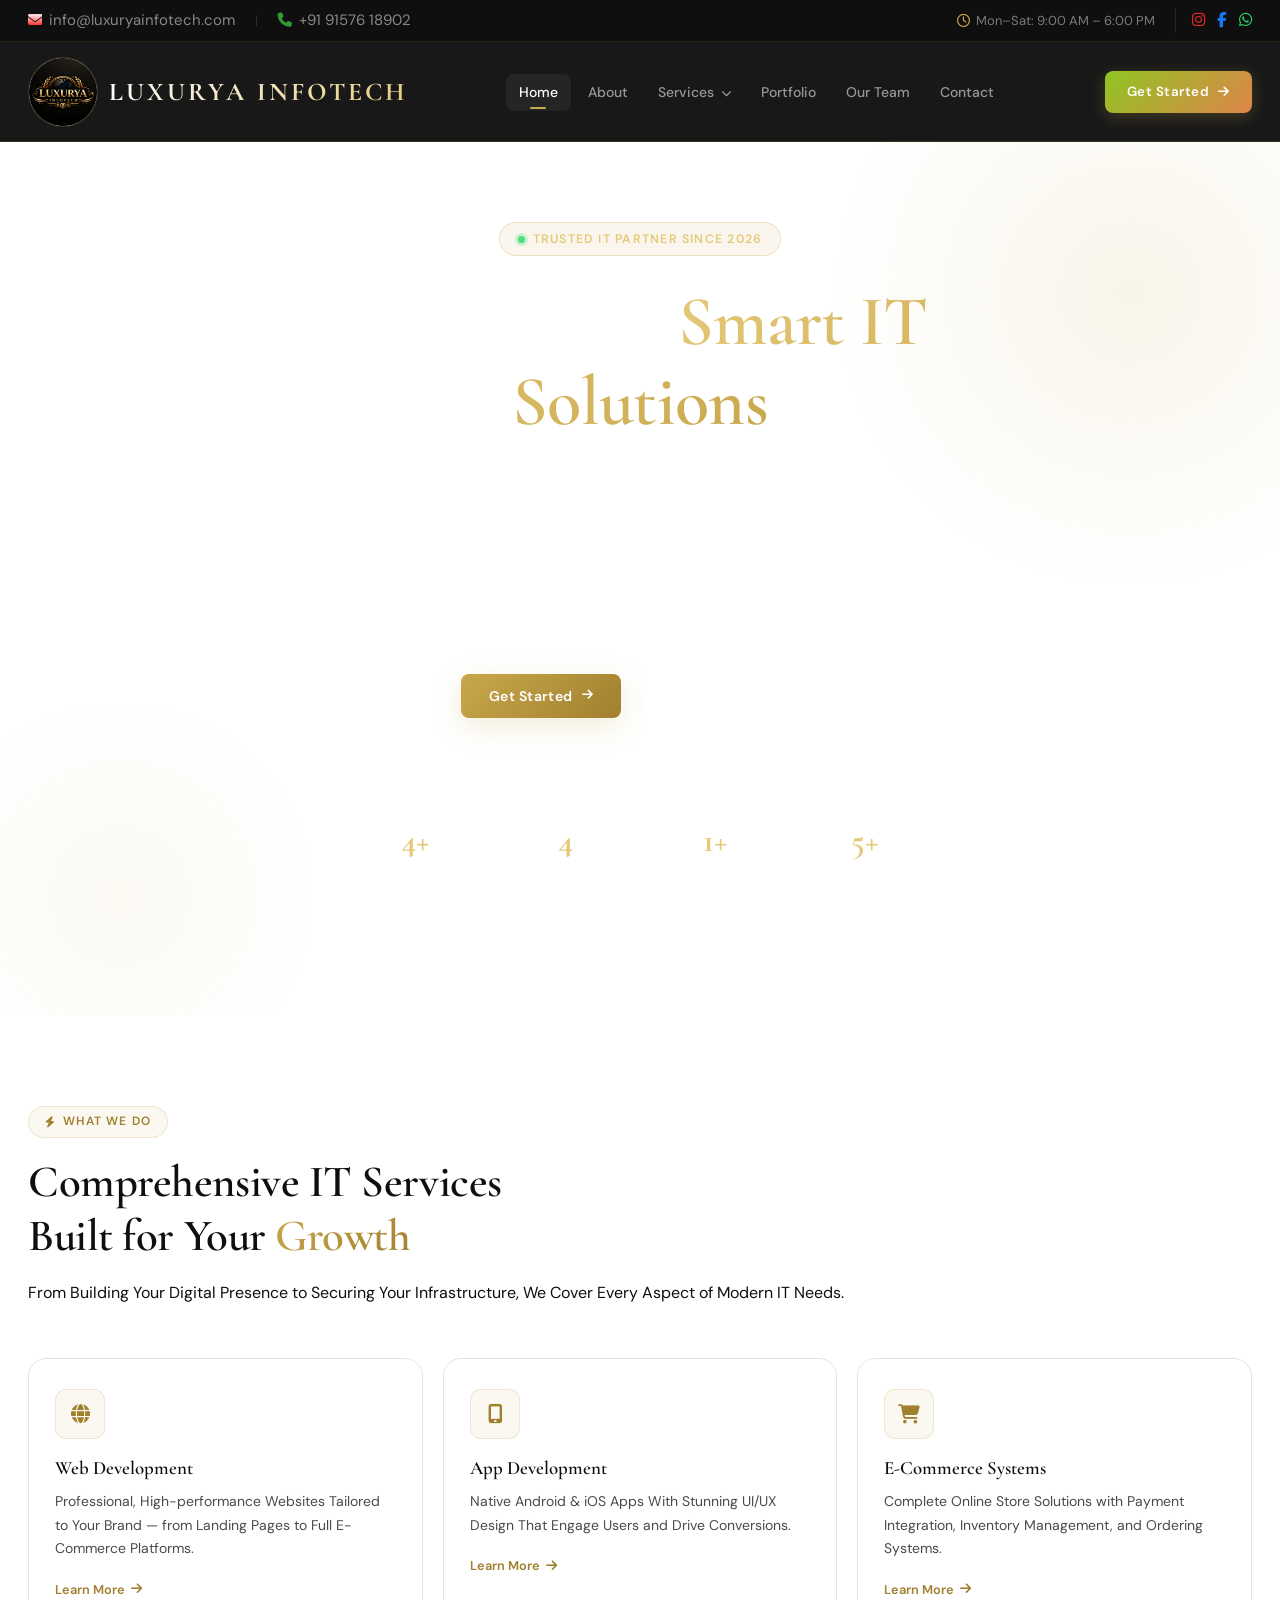
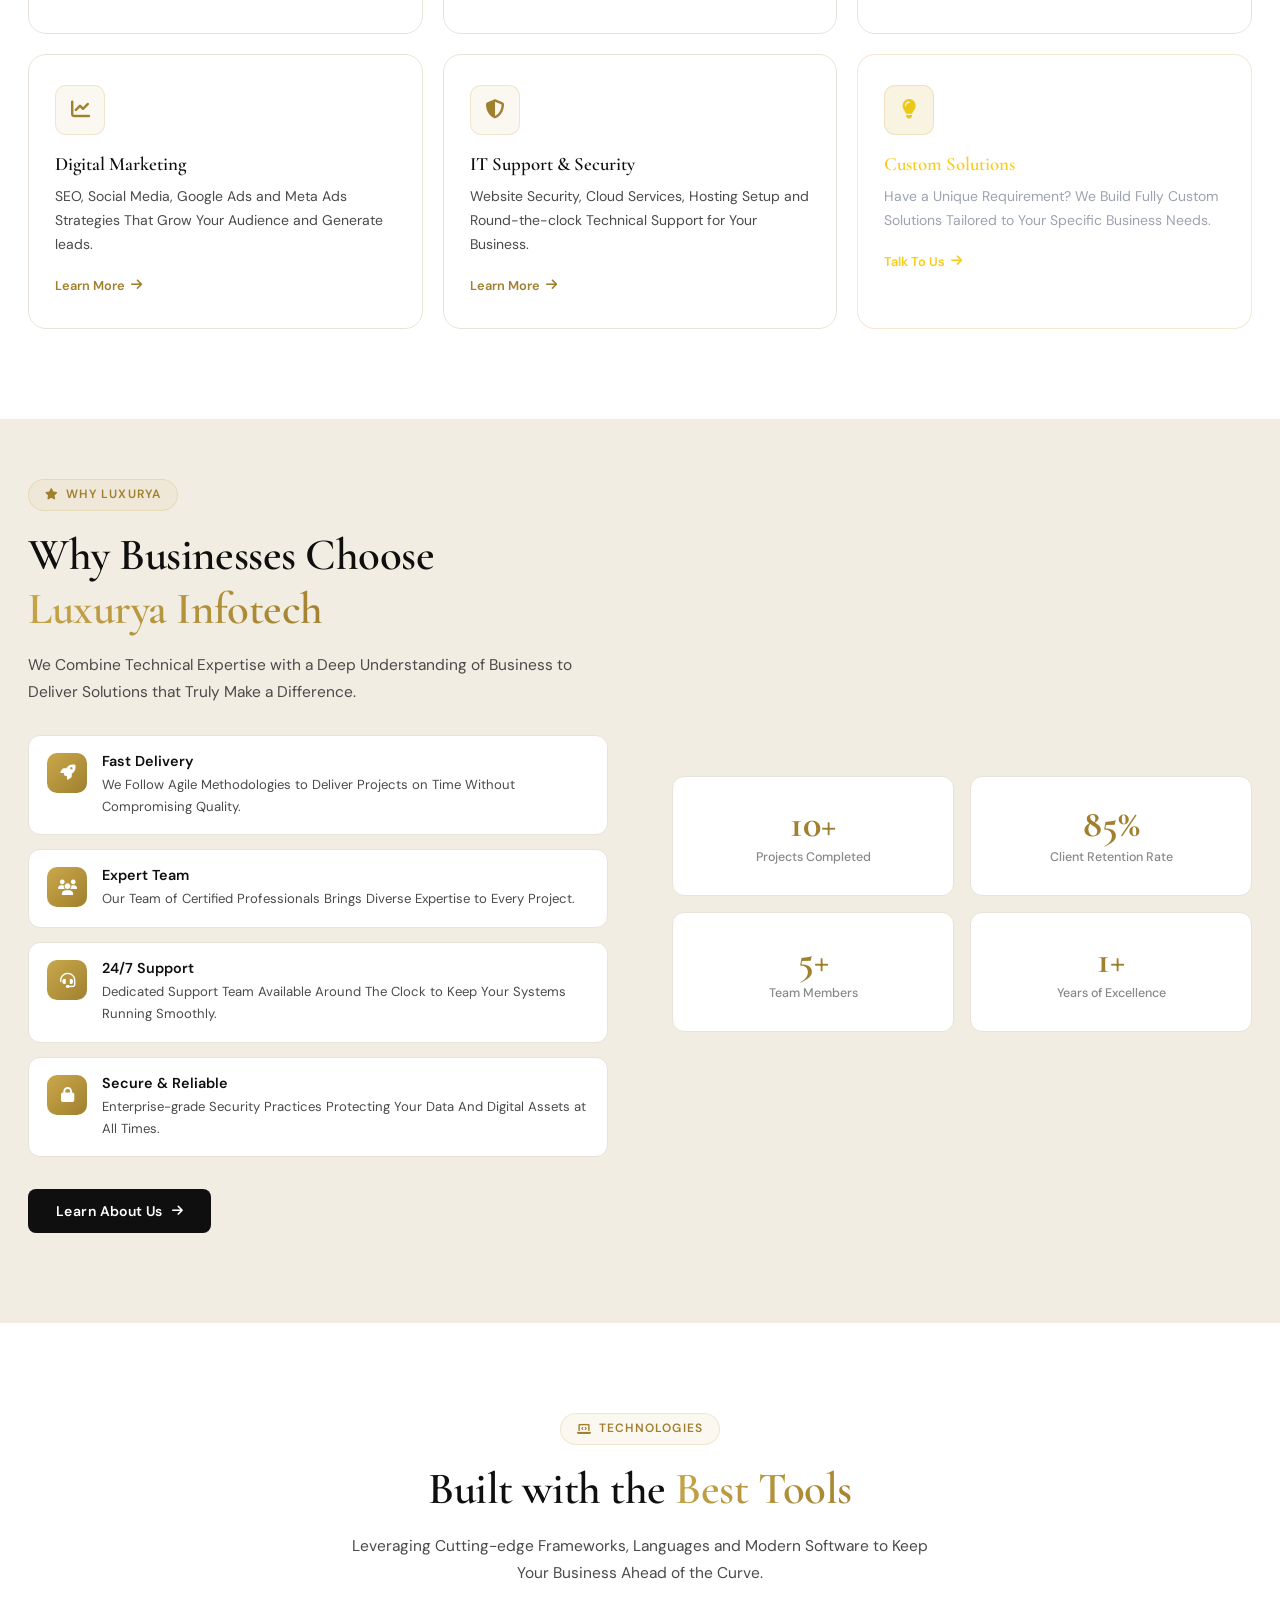
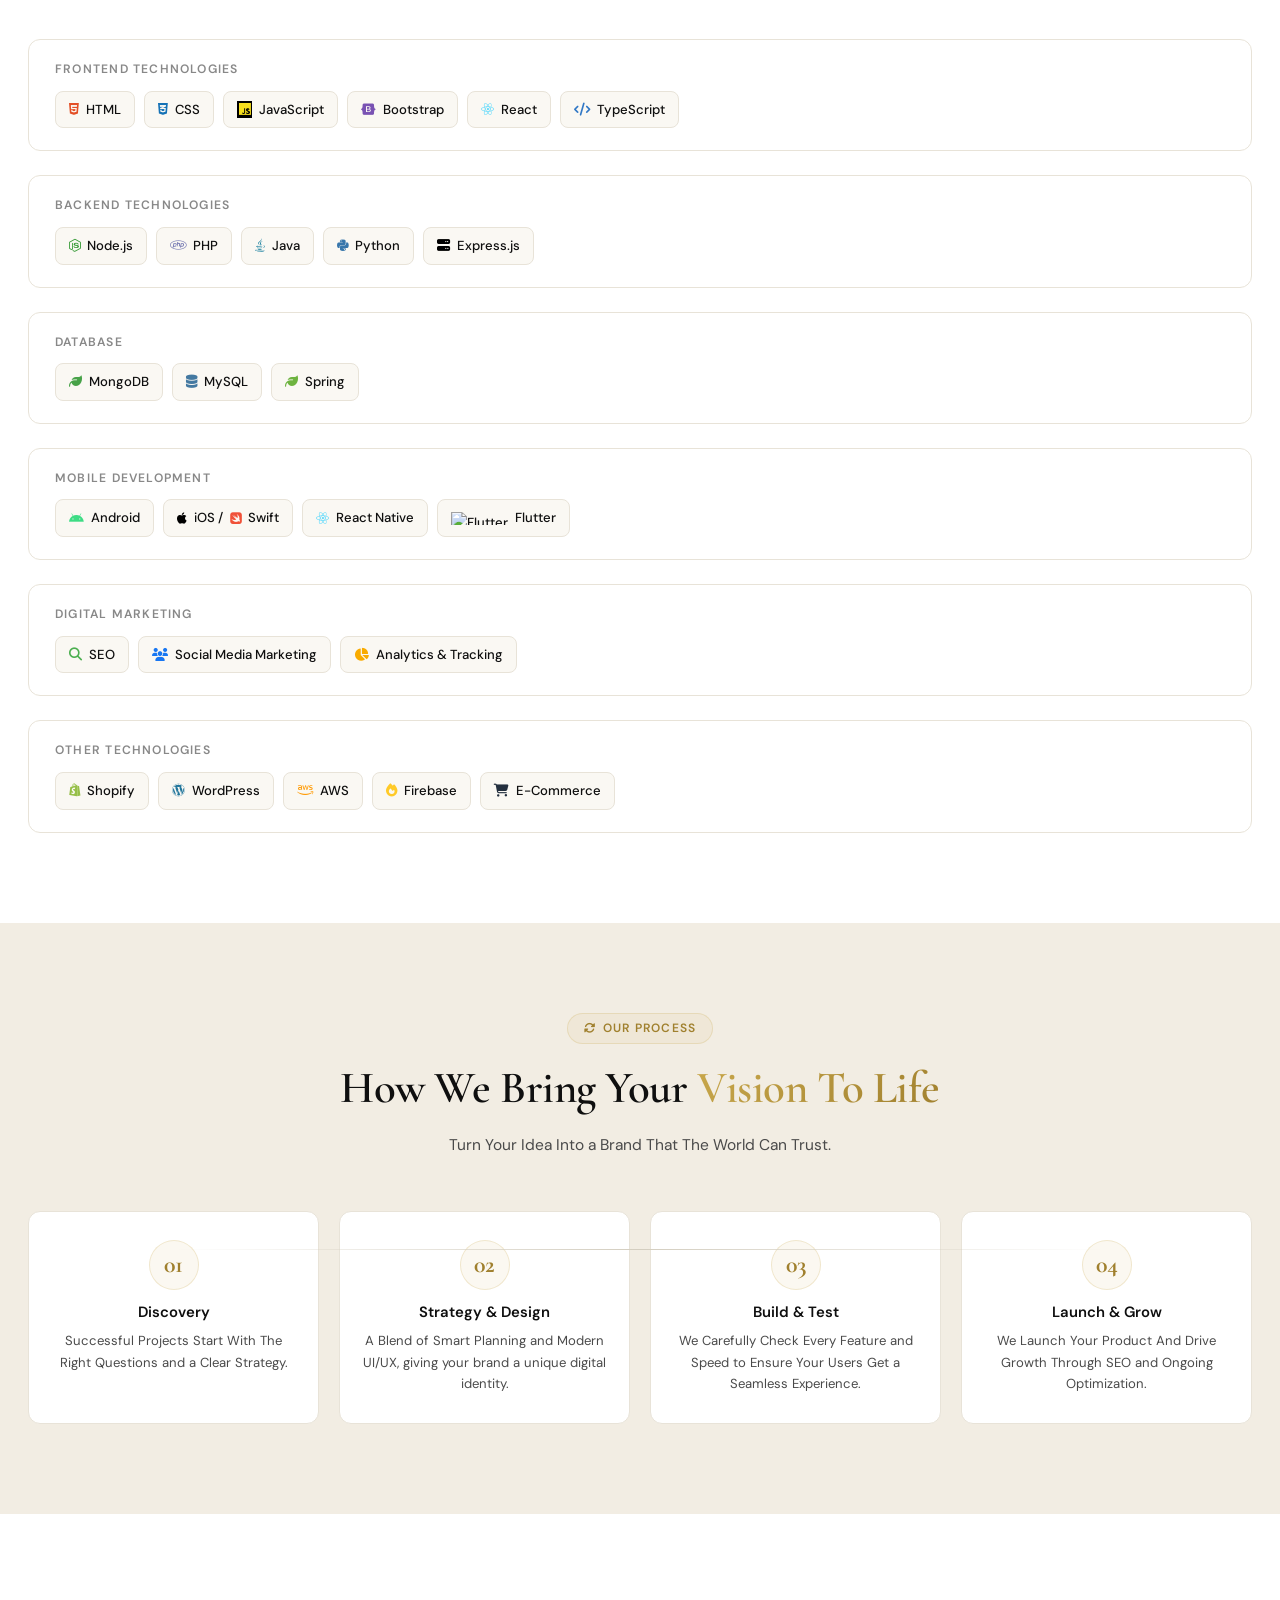
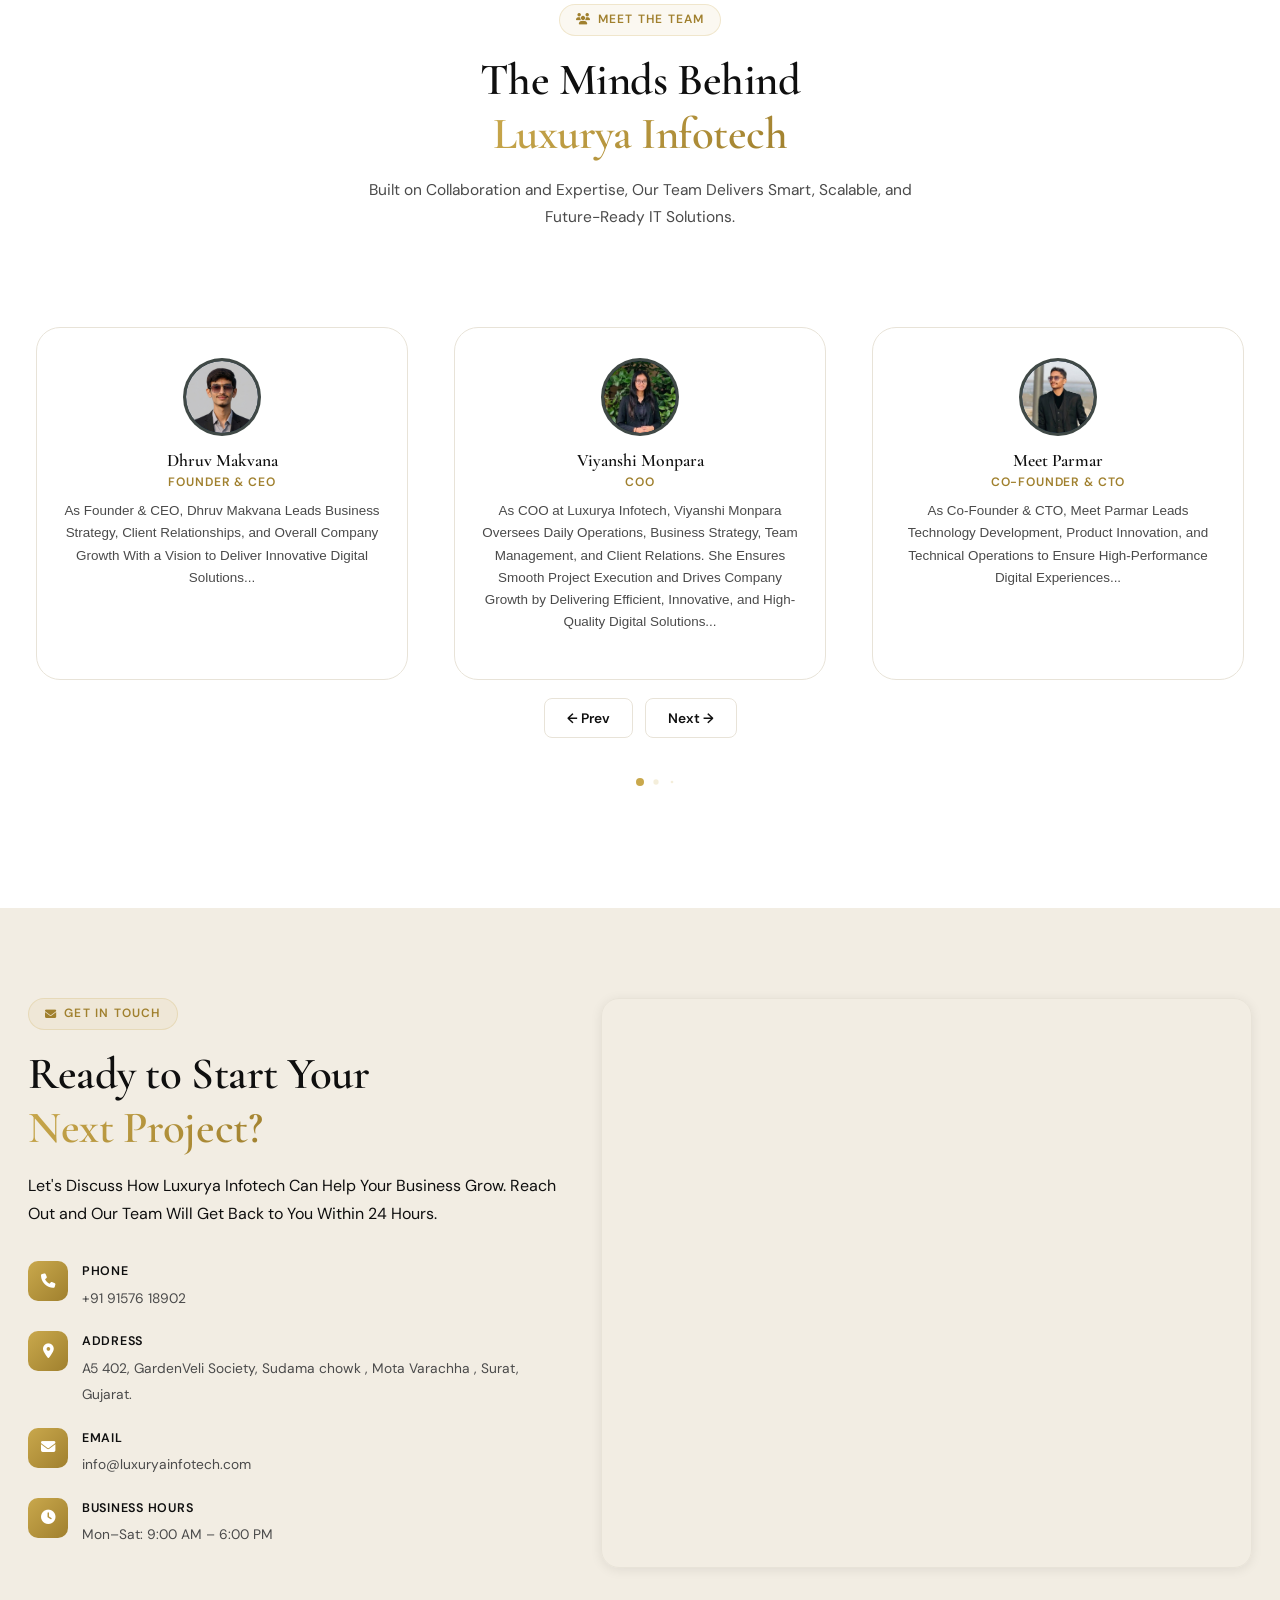
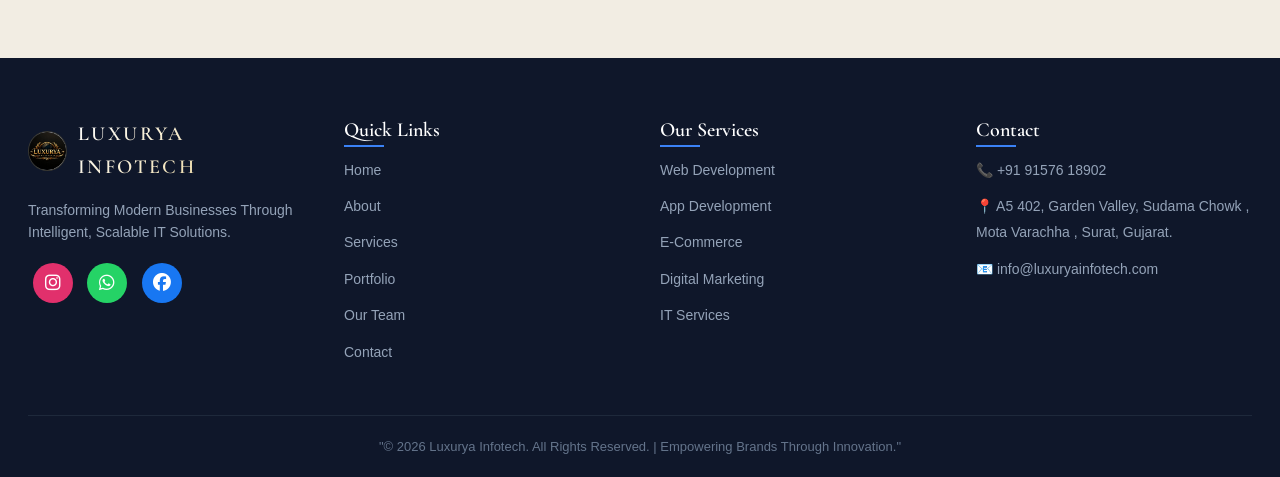
==== commit da472081: "Update print statement from 'Hello' to 'Goodbye'" ====
--- a/index.html
+++ b/index.html
@@ -81,8 +81,7 @@
                 class="fab fa-instagram"></i></a>
             <a href="https://www.facebook.com/profile.php?id=61570994831835"><i style="color: #1877f2"
                 class="fab fa-facebook-f"></i></a>
-            <a href="https://wa.me/919157618902"><i style="color: #25d366" class="fab fa-whatsapp"></i></a>
-            <a href="https://www.linkedin.com/in/me/"><i style="color: #0077b5" class="fab fa-linkedin-in"></i></a>
+            <a href="https://wa.me/919157618902"><i style="color: #25d366" class="fab fa-whatsapp"></i></a> 
           </div>
         </div>
       </div>
@@ -793,22 +792,7 @@
                     font-size: 18px;
                   ">
                 <i class="fab fa-facebook"></i>
-              </a>
-
-              <a href="https://www.linkedin.com/in/me/" style="
-                    display: inline-block;
-                    width: 40px;
-                    height: 40px;
-                    line-height: 40px;
-                    text-align: center;
-                    border-radius: 50%;
-                    background: #1877f2;
-                    color: white;
-                    margin: 5px;
-                    font-size: 18px;
-                  ">
-                <i class="fab fa-linkedin"></i>
-              </a>
+              </a> 
             </div>
           </div>
           <div class="footer-col">
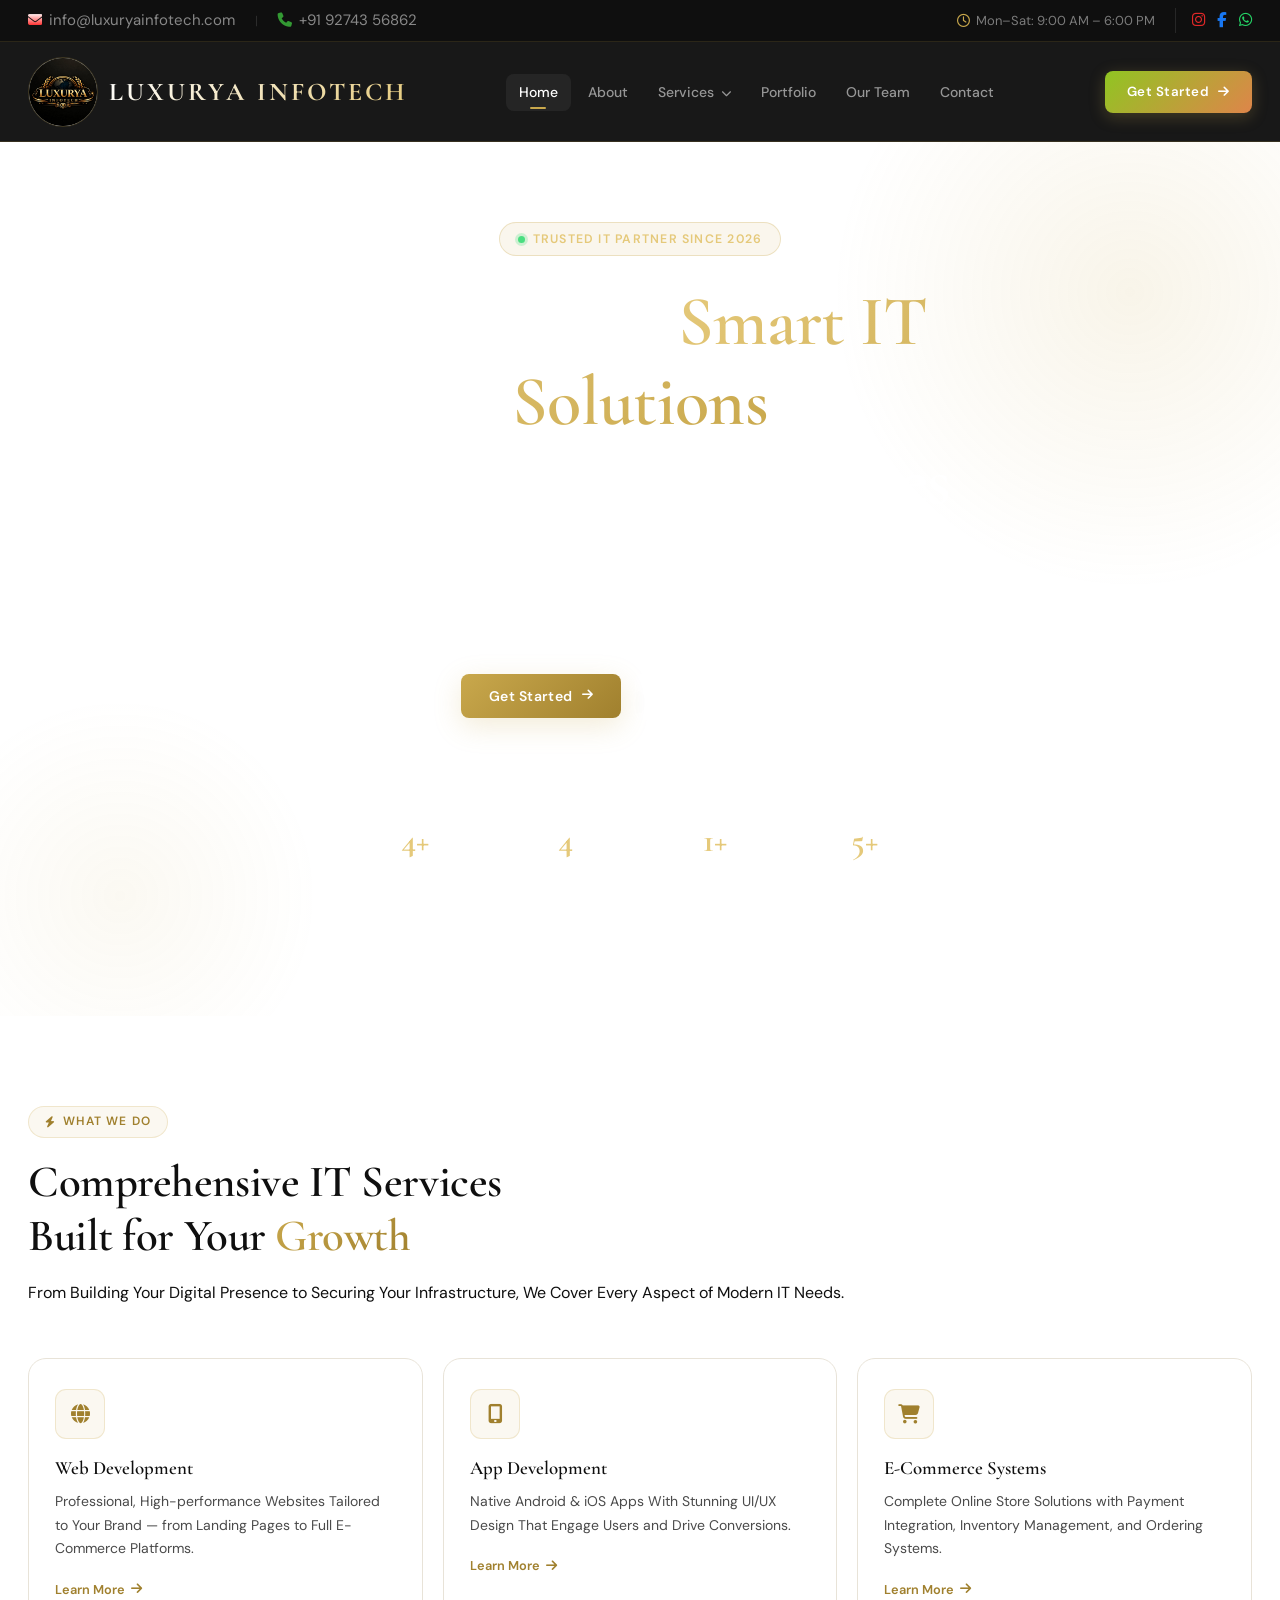
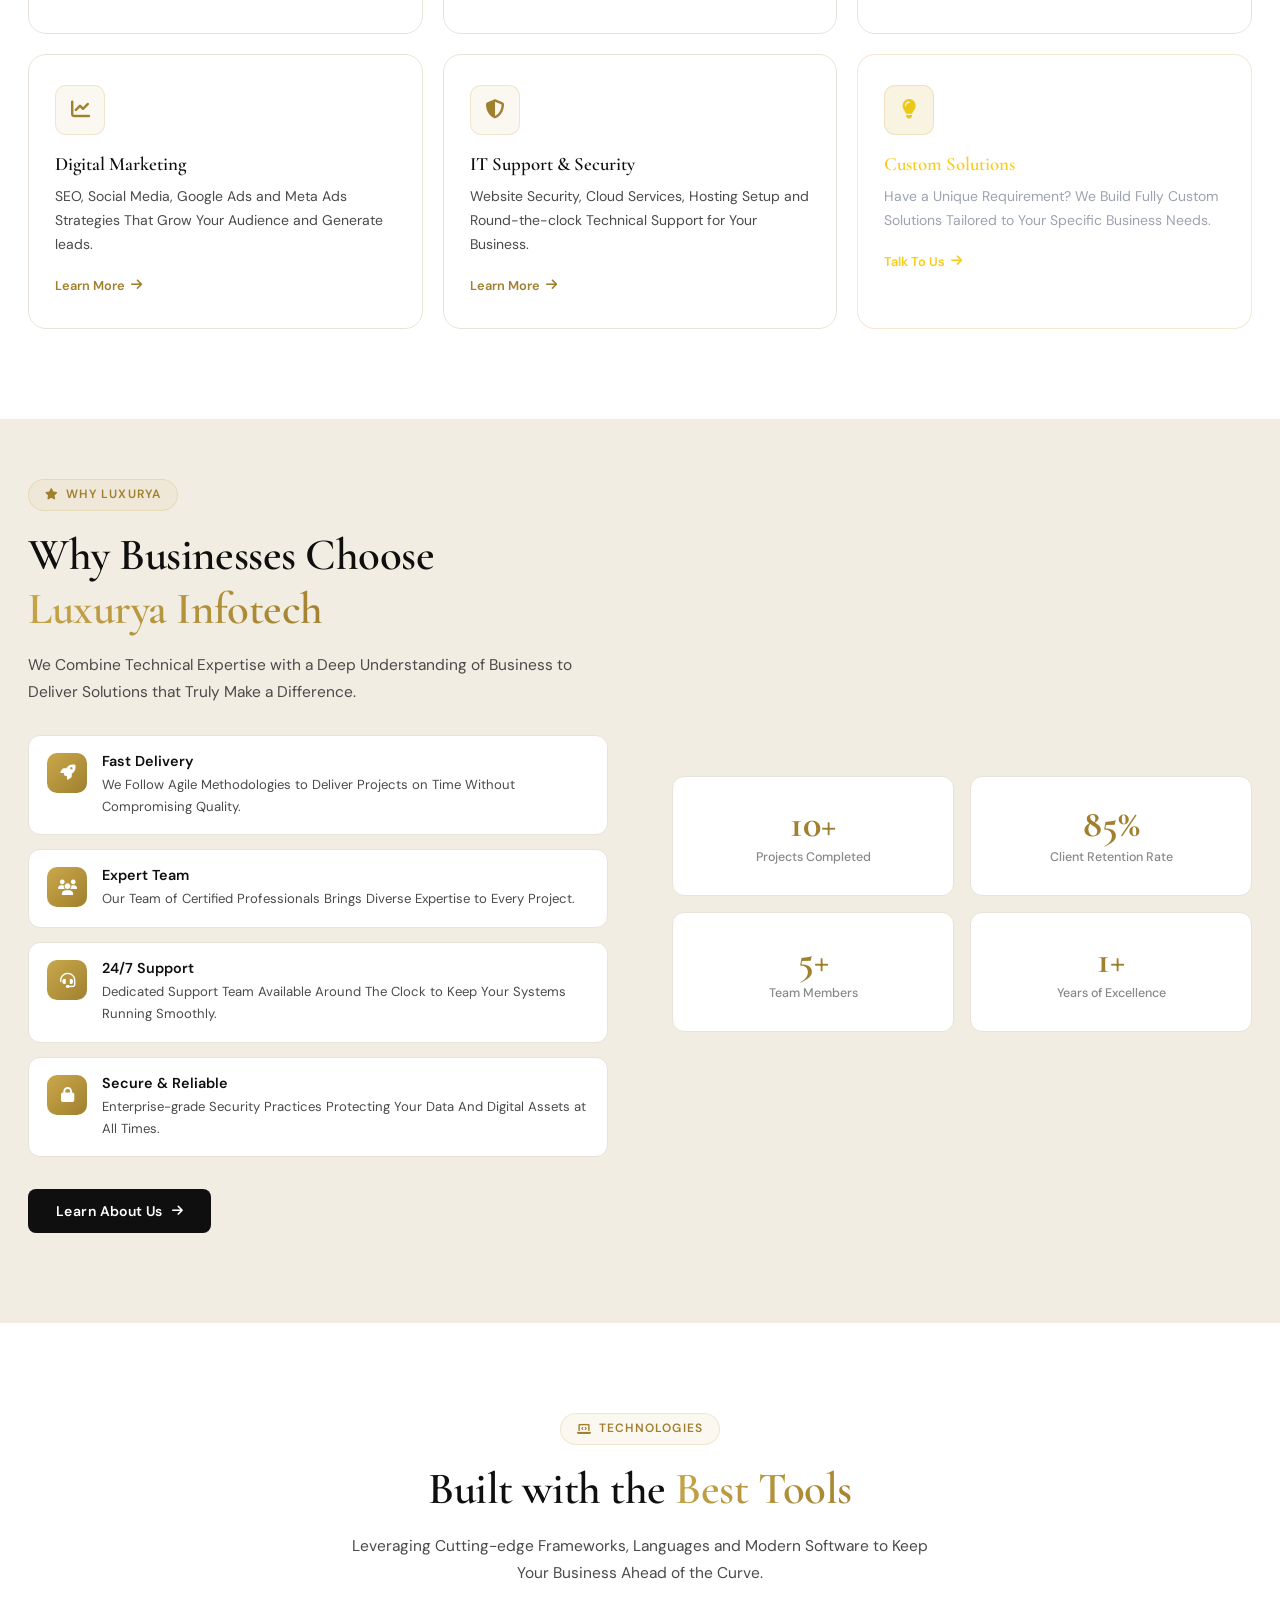
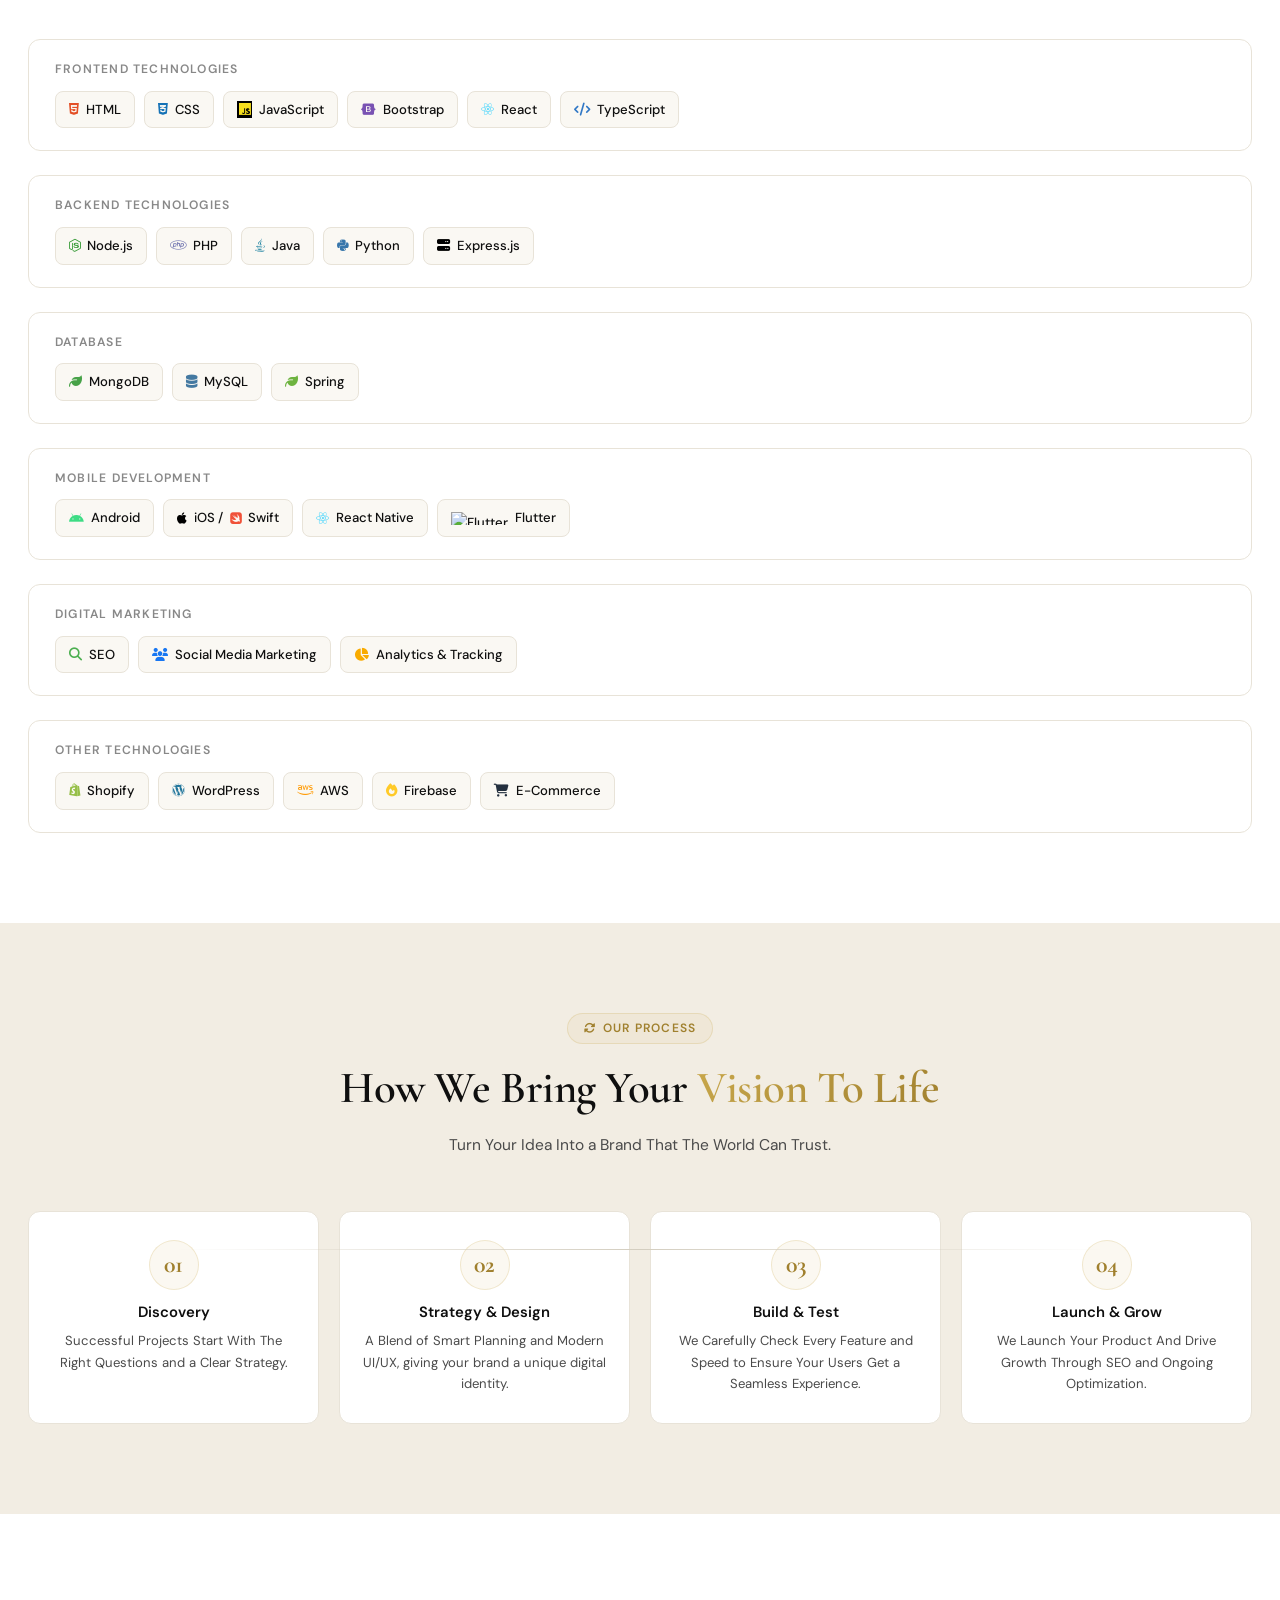
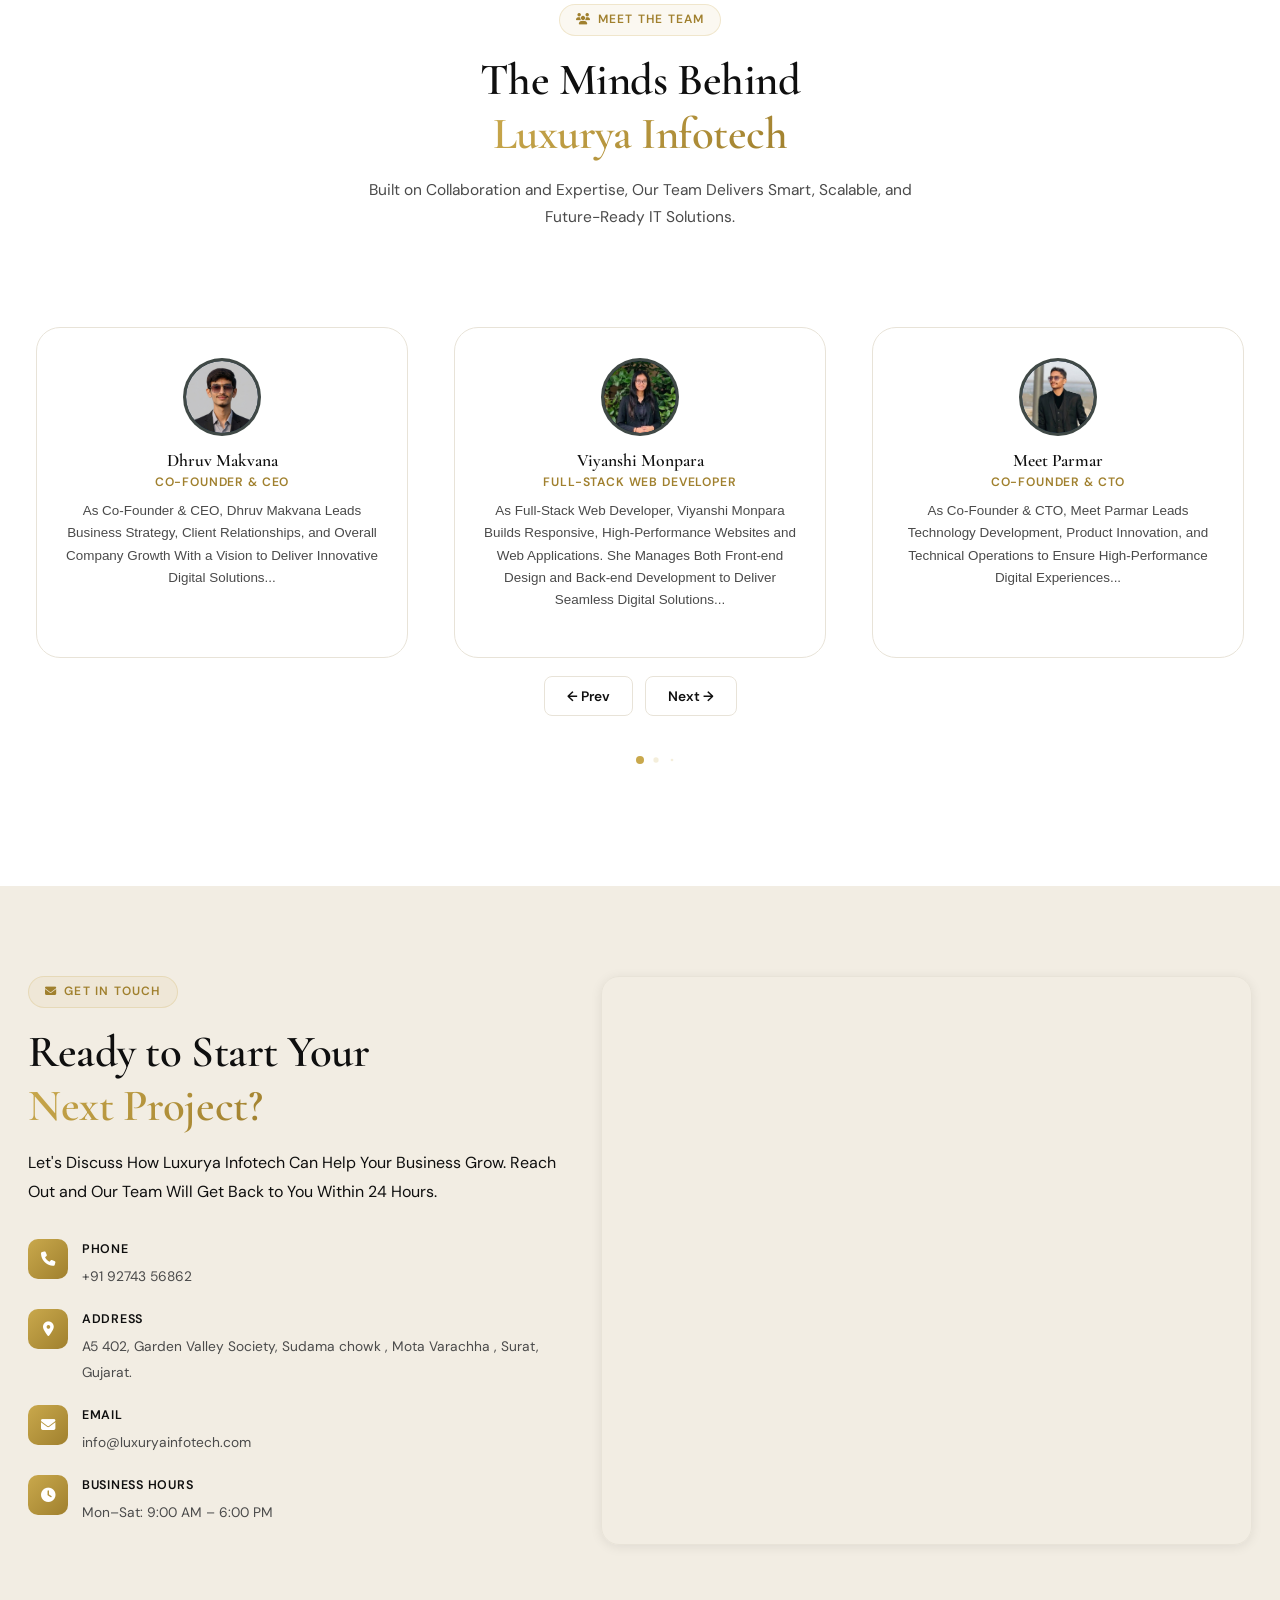
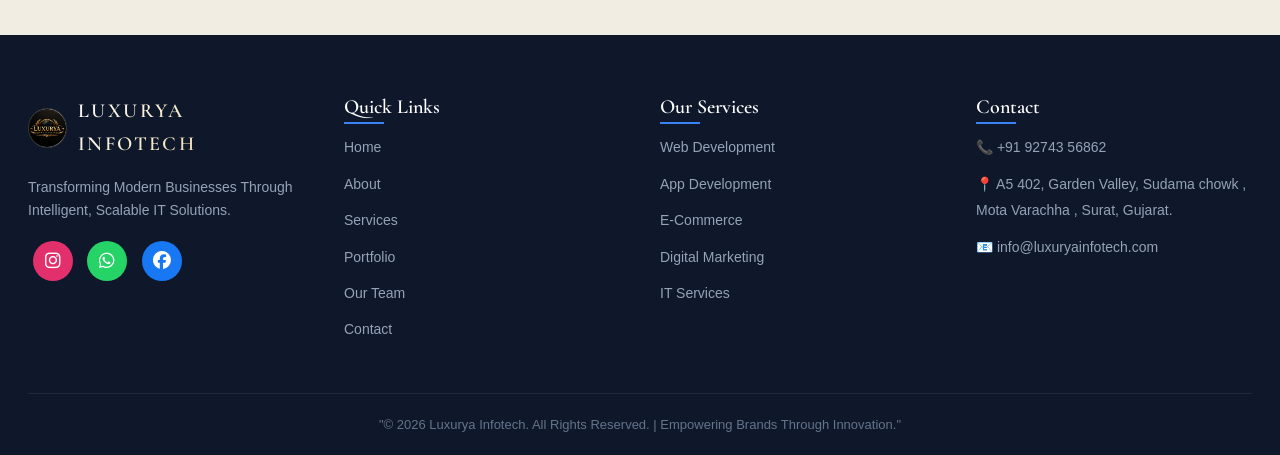
==== commit ac0a5ba6: "Update index.html" ====
--- a/index.html
+++ b/index.html
@@ -1,755 +1,907 @@
 <!doctype html>
 <html lang="en">
-
-<head>
-  <meta charset="UTF-8" />
-  <meta name="viewport" content="width=device-width, initial-scale=1.0" />
-
-  <title>Home | Luxurya Infotech</title>
-
-  <meta name="description"
-    content="Luxurya Infotech is a leading web development company in Surat offering For A New Project, mobile apps, UI/UX design, and digital marketing services across India." />
-  <meta name="keywords"
-    content="Luxurya Infotech, web development company in Surat, MERN stack development, app development company, digital marketing services India" />
-  <meta name="robots" content="index, follow" />
-  <meta name="author" content="Luxurya Infotech" />
-  <link rel="canonical" href="https://www.luxuryainfotech.com/" />
-
-  <!-- Favicon (use your own domain) -->
-  <link rel="icon" type="image/jpg" href="https://www.luxuryainfotech.com/images/logo.jpg" />
-
-  <!-- Theme -->
-  <meta name="theme-color" content="#0f172a" />
-
-  <!-- Open Graph -->
-  <meta property="og:site_name" content="Luxurya Infotech" />
-  <meta property="og:type" content="website" />
-  <meta property="og:url" content="https://www.luxuryainfotech.com/" />
-  <meta property="og:image" content="https://www.luxuryainfotech.com/images/logo.jpg" />
-  <meta property="og:image" content="https://www.luxuryainfotech.com/images/og-banner.jpg" />
-  <meta property="og:title" content="Best Web Development Company in Surat | Luxurya Infotech" />
-  <meta property="og:description"
-    content="Professional web development, app development & digital marketing services to grow your business." />
-  <meta property="og:image" content="https://www.luxuryainfotech.com/images/logo.jpg" />
-
-  <!-- Twitter -->
-  <meta name="twitter:card" content="summary_large_image" />
-  <meta name="twitter:title" content="Luxurya Infotech - IT Solutions Company" />
-  <meta name="twitter:description" content="Grow your business with modern web & app solutions." />
-  <meta name="twitter:image" content="https://www.luxuryainfotech.com/images/logo.jpg" />
-
-  <!-- Local SEO -->
-  <meta name="geo.region" content="IN-GJ" />
-  <meta name="geo.placename" content="Surat" />
-  <meta name="geo.position" content="21.1702;72.8311" />
-  <meta name="ICBM" content="21.1702, 72.8311" />
-
-  <!-- Fonts & CSS -->
-  <link rel="preconnect" href="https://fonts.googleapis.com" />
-  <link rel="preconnect" href="https://fonts.gstatic.com" crossorigin />
-  <link href="https://fonts.googleapis.com/css2?family=Plus+Jakarta+Sans:wght@300;400;500;600;700&display=swap"
-    rel="stylesheet" />
-  <link rel="stylesheet" href="https://cdn.jsdelivr.net/npm/swiper@11/swiper-bundle.min.css" />
-  <link rel="stylesheet" href="https://cdnjs.cloudflare.com/ajax/libs/font-awesome/6.5.0/css/all.min.css" />
-  <script src="https://cdn.jsdelivr.net/npm/swiper@11/swiper-bundle.min.js"></script>
-  <!-- Google tag (gtag.js) -->
-  <script async src="https://www.googletagmanager.com/gtag/js?id=G-0WK9GT3Q1Q"></script>
-  <link rel="stylesheet" href="style.css" />
-</head>
-
-<body>
-  <!-- TOP BAR -->
-  <div class="top-bar">
-    <div class="container">
-      <div class="top-bar-inner">
-        <div class="top-info">
-          <a href="mailto:info@luxuryainfotech.com"><i style="
+  <head>
+    <meta charset="UTF-8" />
+    <meta name="viewport" content="width=device-width, initial-scale=1.0" />
+
+    <title>Home | Luxurya Infotech</title>
+
+    <meta
+      name="description"
+      content="Luxurya Infotech is a leading web development company in Surat offering For A New Project, mobile apps, UI/UX design, and digital marketing services across India."
+    />
+    <meta
+      name="keywords"
+      content="Luxurya Infotech, web development company in Surat, MERN stack development, app development company, digital marketing services India"
+    />
+    <meta name="robots" content="index, follow" />
+    <meta name="author" content="Luxurya Infotech" />
+    <link rel="canonical" href="https://www.luxuryainfotech.com/" />
+
+    <!-- Favicon (use your own domain) -->
+    <link
+      rel="icon"
+      type="image/jpg"
+      href="https://www.luxuryainfotech.com/images/logo.jpg"
+    />
+
+    <!-- Theme -->
+    <meta name="theme-color" content="#0f172a" />
+
+    <!-- Open Graph -->
+    <meta property="og:site_name" content="Luxurya Infotech" />
+    <meta property="og:type" content="website" />
+    <meta property="og:url" content="https://www.luxuryainfotech.com/" />
+    <meta
+      property="og:image"
+      content="https://www.luxuryainfotech.com/images/logo.jpg"
+    />
+    <meta
+      property="og:image"
+      content="https://www.luxuryainfotech.com/images/og-banner.jpg"
+    />
+    <meta
+      property="og:title"
+      content="Best Web Development Company in Surat | Luxurya Infotech"
+    />
+    <meta
+      property="og:description"
+      content="Professional web development, app development & digital marketing services to grow your business."
+    />
+    <meta
+      property="og:image"
+      content="https://www.luxuryainfotech.com/images/logo.jpg"
+    />
+
+    <!-- Twitter -->
+    <meta name="twitter:card" content="summary_large_image" />
+    <meta
+      name="twitter:title"
+      content="Luxurya Infotech - IT Solutions Company"
+    />
+    <meta
+      name="twitter:description"
+      content="Grow your business with modern web & app solutions."
+    />
+    <meta
+      name="twitter:image"
+      content="https://www.luxuryainfotech.com/images/logo.jpg"
+    />
+
+    <!-- Local SEO -->
+    <meta name="geo.region" content="IN-GJ" />
+    <meta name="geo.placename" content="Surat" />
+    <meta name="geo.position" content="21.1702;72.8311" />
+    <meta name="ICBM" content="21.1702, 72.8311" />
+
+    <!-- Fonts & CSS -->
+    <link rel="preconnect" href="https://fonts.googleapis.com" />
+    <link rel="preconnect" href="https://fonts.gstatic.com" crossorigin />
+    <link
+      href="https://fonts.googleapis.com/css2?family=Plus+Jakarta+Sans:wght@300;400;500;600;700&display=swap"
+      rel="stylesheet"
+    />
+    <link
+      rel="stylesheet"
+      href="https://cdn.jsdelivr.net/npm/swiper@11/swiper-bundle.min.css"
+    />
+    <link
+      rel="stylesheet"
+      href="https://cdnjs.cloudflare.com/ajax/libs/font-awesome/6.5.0/css/all.min.css"
+    />
+    <script src="https://cdn.jsdelivr.net/npm/swiper@11/swiper-bundle.min.js"></script>
+    <!-- Google tag (gtag.js) -->
+    <script
+      async
+      src="https://www.googletagmanager.com/gtag/js?id=G-0WK9GT3Q1Q"
+    ></script>
+    <link rel="stylesheet" href="style.css" />
+  </head>
+
+  <body>
+    <!-- TOP BAR -->
+    <div class="top-bar">
+      <div class="container">
+        <div class="top-bar-inner">
+          <div class="top-info">
+            <a href="mailto:info@luxuryainfotech.com"
+              ><i
+                style="
                   background: linear-gradient(white, red);
                   -webkit-background-clip: text;
                   background-clip: text;
                   -webkit-text-fill-color: transparent;
-                " class="fas fa-envelope"></i>
-            info@luxuryainfotech.com</a>
-          <span class="separator">|</span>
-          <a href="tel:+919157618902"><i class="fas fa-phone-alt" style="transform: scaleX(-1); color: #339933"></i>
-            +91 91576 18902</a>
-        </div>
-        <div class="top-right">
-          <span class="work-hours"><i class="far fa-clock"></i> Mon–Sat: 9:00 AM – 6:00 PM</span>
-          <div class="top-socials">
-            <a href="https://www.instagram.com/luxurya_infotech/"><i style="color: rgb(225, 40, 40)"
-                class="fab fa-instagram"></i></a>
-            <a href="https://www.facebook.com/profile.php?id=61570994831835"><i style="color: #1877f2"
-                class="fab fa-facebook-f"></i></a>
-            <a href="https://wa.me/919157618902"><i style="color: #25d366" class="fab fa-whatsapp"></i></a> 
+                "
+                class="fas fa-envelope"
+              ></i>
+              info@luxuryainfotech.com</a
+            >
+            <span class="separator">|</span>
+            <a href="tel:+919274356862"
+              ><i
+                class="fas fa-phone-alt"
+                style="transform: scaleX(-1); color: #339933"
+              ></i>
+              +91 92743 56862</a
+            >
+          </div>
+          <div class="top-right">
+            <span class="work-hours"
+              ><i class="far fa-clock"></i> Mon–Sat: 9:00 AM – 6:00 PM</span
+            >
+            <div class="top-socials">
+              <a href="https://www.instagram.com/luxurya_infotech/"
+                ><i style="color: rgb(225, 40, 40)" class="fab fa-instagram"></i
+              ></a>
+              <a href="https://www.facebook.com/profile.php?id=61570994831835"
+                ><i style="color: #1877f2" class="fab fa-facebook-f"></i
+              ></a>
+              <a href="https://wa.me/919274356862"
+                ><i style="color: #25d366" class="fab fa-whatsapp"></i
+              ></a>
+            </div>
           </div>
         </div>
       </div>
     </div>
-  </div>
-
-  <!-- NAVBAR -->
-  <nav id="navbar">
-    <div class="container">
-      <div class="nav-inner">
-        <a class="nav-logo" href="index.html">
-          <div class="logo-mark">
-            <img src="images/logo.jpg" alt="Luxurya Infotech" />
-          </div>
-          <span>LUXURYA INFOTECH</span>
-        </a>
-        <div class="nav-links">
-          <a class="nav-link" href="index.html" data-page="home">Home</a>
-          <a class="nav-link" href="about.html" data-page="about">About</a>
-          <div class="nav-dropdown">
-            <a class="nav-link" href="services.html" data-page="services">Services
-              <i class="fas fa-chevron-down" style="font-size: 0.65rem; margin-left: 3px"></i></a>
-            <div class="nav-dropdown-menu">
-              <div class="dropdown-item" onclick="location.href = 'services.html#web'">
-                <i class="fas fa-globe"></i> Web Development
-              </div>
-              <div class="dropdown-item" onclick="location.href = 'services.html#app'">
-                <i class="fas fa-mobile-alt"></i> App Development
-              </div>
-              <div class="dropdown-item" onclick="location.href = 'services.html#ecommerce'">
-                <i class="fas fa-shopping-cart"></i> E-Commerce Systems
-              </div>
-              <div class="dropdown-item" onclick="location.href = 'services.html#digital'">
-                <i class="fas fa-chart-line"></i> Digital Marketing & SEO
-              </div>
-              <div class="dropdown-item" onclick="location.href = 'services.html#it'">
-                <i class="fas fa-shield-alt"></i> IT Support & Security
-              </div>
-            </div>
-          </div>
-          <a class="nav-link" href="portfolio.html" data-page="portfolio">Portfolio</a>
-          <a class="nav-link" href="team.html" data-page="team">Our Team</a>
-          <a class="nav-link" href="contact.html" data-page="contact">Contact</a>
-        </div>
-        <a class="btn btn-primary nav-cta" href="contact.html">Get Started <i class="fas fa-arrow-right"></i></a>
-        <button class="hamburger" aria-label="Menu">
-          <span></span><span></span><span></span>
-        </button>
-      </div>
-    </div>
-  </nav>
-
-  <!-- MOBILE MENU -->
-  <div class="mobile-menu" id="mobileMenu">
-    <a class="mobile-nav-link" href="index.html"><i class="fas fa-home" style="color: #61dafb"></i> Home</a>
-    <a class="mobile-nav-link" href="about.html"><i class="fas fa-user" style="color: #61dafb"></i> About</a>
-    <a class="mobile-nav-link" href="services.html"><i class="fas fa-cogs" style="color: #61dafb"></i> Services</a>
-    <a class="mobile-nav-link" href="portfolio.html"><i class="fas fa-briefcase" style="color: #61dafb"></i>
-      Portfolio</a>
-    <a class="mobile-nav-link" href="team.html"><i class="fas fa-users" style="color: #61dafb"></i> Our Team</a>
-    <a class="mobile-nav-link" href="contact.html"><i class="fas fa-envelope" style="color: #61dafb"></i> Contact</a>
-  </div>
-
-  <!-- Hero -->
-  <div id="page-home" class="page active">
-    <section id="hero">
-      <div class="hero-bg-img"></div>
-      <div class="hero-bg">
-        <div class="hero-grid-lines"></div>
-      </div>
-      <div class="hero-content">
-        <div class="hero-badge">
-          <div class="hero-badge-dot"></div>
-          Trusted IT Partner Since 2026
-        </div>
-        <h1 class="hero-title">
-          We Provide <span class="grad">Smart IT Solutions</span><br />For
-          Modern Businesses
-        </h1>
-        <p class="hero-sub">
-          Luxurya Infotech Delivers Cutting-edge Technology Solutions That
-          Drive Business Growth — from Web Development to Digital Marketing
-          and IT Security.
-        </p>
-        <div class="hero-btns">
-          <a href="contact.html"><button class="btn btn-accent" onclick="showPage('contact')">
-              Get Started<i class="fas fa-arrow-right"></i></button></a>
-          <a href="portfolio.html"><button class="btn btn-ghost" onclick="showPage('portfolio')">
-              <i class="fas fa-play-circle"></i> View Our Work
-            </button></a>
-        </div>
-        <div class="hero-stats">
-          <div class="hero-stat">
-            <span class="num">4+</span>
-            <span class="lbl">Projects Delivered</span>
-          </div>
-          <div class="hero-stat">
-            <span class="num">4</span>
-            <span class="lbl">Happy Clients</span>
-          </div>
-          <div class="hero-stat">
-            <span class="num">1+</span>
-            <span class="lbl">Years Experience</span>
-          </div>
-          <div class="hero-stat">
-            <span class="num">5+</span>
-            <span class="lbl">Expert Team</span>
-          </div>
+
+    <!-- NAVBAR -->
+    <nav id="navbar">
+      <div class="container">
+        <div class="nav-inner">
+          <a class="nav-logo" href="index.html">
+            <div class="logo-mark">
+              <img src="images/logo.jpg" alt="Luxurya Infotech" />
+            </div>
+            <span>LUXURYA INFOTECH</span>
+          </a>
+          <div class="nav-links">
+            <a class="nav-link" href="index.html" data-page="home">Home</a>
+            <a class="nav-link" href="about.html" data-page="about">About</a>
+            <div class="nav-dropdown">
+              <a class="nav-link" href="services.html" data-page="services"
+                >Services
+                <i
+                  class="fas fa-chevron-down"
+                  style="font-size: 0.65rem; margin-left: 3px"
+                ></i
+              ></a>
+              <div class="nav-dropdown-menu">
+                <div
+                  class="dropdown-item"
+                  onclick="location.href = 'services.html#web'"
+                >
+                  <i class="fas fa-globe"></i> Web Development
+                </div>
+                <div
+                  class="dropdown-item"
+                  onclick="location.href = 'services.html#app'"
+                >
+                  <i class="fas fa-mobile-alt"></i> App Development
+                </div>
+                <div
+                  class="dropdown-item"
+                  onclick="location.href = 'services.html#ecommerce'"
+                >
+                  <i class="fas fa-shopping-cart"></i> E-Commerce Systems
+                </div>
+                <div
+                  class="dropdown-item"
+                  onclick="location.href = 'services.html#digital'"
+                >
+                  <i class="fas fa-chart-line"></i> Digital Marketing & SEO
+                </div>
+                <div
+                  class="dropdown-item"
+                  onclick="location.href = 'services.html#it'"
+                >
+                  <i class="fas fa-shield-alt"></i> IT Support & Security
+                </div>
+              </div>
+            </div>
+            <a class="nav-link" href="portfolio.html" data-page="portfolio"
+              >Portfolio</a
+            >
+            <a class="nav-link" href="team.html" data-page="team">Our Team</a>
+            <a class="nav-link" href="contact.html" data-page="contact"
+              >Contact</a
+            >
+          </div>
+          <a class="btn btn-primary nav-cta" href="contact.html"
+            >Get Started <i class="fas fa-arrow-right"></i
+          ></a>
+          <button class="hamburger" aria-label="Menu">
+            <span></span><span></span><span></span>
+          </button>
         </div>
       </div>
-    </section>
-
-    <!-- Services Overview -->
-    <section class="section">
-      <div class="container">
-        <div class="section-header fade-in">
-          <div class="eyebrow"><i class="fas fa-bolt"></i> What We Do</div>
-          <h2 class="section-title">
-            Comprehensive IT Services<br />Built for Your
-            <span class="hl">Growth</span>
-          </h2>
-          <p class="">
-            From Building Your Digital Presence to Securing Your
-            Infrastructure, We Cover Every Aspect of Modern IT Needs.
+    </nav>
+
+    <!-- MOBILE MENU -->
+    <div class="mobile-menu" id="mobileMenu">
+      <a class="mobile-nav-link" href="index.html"
+        ><i class="fas fa-home" style="color: #61dafb"></i> Home</a
+      >
+      <a class="mobile-nav-link" href="about.html"
+        ><i class="fas fa-user" style="color: #61dafb"></i> About</a
+      >
+      <a class="mobile-nav-link" href="services.html"
+        ><i class="fas fa-cogs" style="color: #61dafb"></i> Services</a
+      >
+      <a class="mobile-nav-link" href="portfolio.html"
+        ><i class="fas fa-briefcase" style="color: #61dafb"></i> Portfolio</a
+      >
+      <a class="mobile-nav-link" href="team.html"
+        ><i class="fas fa-users" style="color: #61dafb"></i> Our Team</a
+      >
+      <a class="mobile-nav-link" href="contact.html"
+        ><i class="fas fa-envelope" style="color: #61dafb"></i> Contact</a
+      >
+    </div>
+
+    <!-- Hero -->
+    <div id="page-home" class="page active">
+      <section id="hero">
+        <div class="hero-bg-img"></div>
+        <div class="hero-bg">
+          <div class="hero-grid-lines"></div>
+        </div>
+        <div class="hero-content">
+          <div class="hero-badge">
+            <div class="hero-badge-dot"></div>
+            Trusted IT Partner Since 2026
+          </div>
+          <h1 class="hero-title">
+            We Provide <span class="grad">Smart IT Solutions</span><br />For
+            Modern Businesses
+          </h1>
+          <p class="hero-sub">
+            Luxurya Infotech Delivers Cutting-edge Technology Solutions That
+            Drive Business Growth — from Web Development to Digital Marketing
+            and IT Security.
           </p>
+          <div class="hero-btns">
+            <a href="contact.html"
+              ><button class="btn btn-accent" onclick="showPage('contact')">
+                Get Started<i class="fas fa-arrow-right"></i></button
+            ></a>
+            <a href="portfolio.html"
+              ><button class="btn btn-ghost" onclick="showPage('portfolio')">
+                <i class="fas fa-play-circle"></i> View Our Work
+              </button></a
+            >
+          </div>
+          <div class="hero-stats">
+            <div class="hero-stat">
+              <span class="num">4+</span>
+              <span class="lbl">Projects Delivered</span>
+            </div>
+            <div class="hero-stat">
+              <span class="num">4</span>
+              <span class="lbl">Happy Clients</span>
+            </div>
+            <div class="hero-stat">
+              <span class="num">1+</span>
+              <span class="lbl">Years Experience</span>
+            </div>
+            <div class="hero-stat">
+              <span class="num">5+</span>
+              <span class="lbl">Expert Team</span>
+            </div>
+          </div>
         </div>
-        <div class="services-grid">
-          <a href="services.html">
-            <div class="service-card fade-in" onclick="showServiceDetail('web')">
-              <div class="sc-icon"><i class="fas fa-globe"></i></div>
-              <h3>Web Development</h3>
-              <p>
-                Professional, High-performance Websites Tailored to Your Brand
-                — from Landing Pages to Full E-Commerce Platforms.
+      </section>
+
+      <!-- Services Overview -->
+      <section class="section">
+        <div class="container">
+          <div class="section-header fade-in">
+            <div class="eyebrow"><i class="fas fa-bolt"></i> What We Do</div>
+            <h2 class="section-title">
+              Comprehensive IT Services<br />Built for Your
+              <span class="hl">Growth</span>
+            </h2>
+            <p class="">
+              From Building Your Digital Presence to Securing Your
+              Infrastructure, We Cover Every Aspect of Modern IT Needs.
+            </p>
+          </div>
+          <div class="services-grid">
+            <a href="services.html">
+              <div
+                class="service-card fade-in"
+                onclick="showServiceDetail('web')"
+              >
+                <div class="sc-icon"><i class="fas fa-globe"></i></div>
+                <h3>Web Development</h3>
+                <p>
+                  Professional, High-performance Websites Tailored to Your Brand
+                  — from Landing Pages to Full E-Commerce Platforms.
+                </p>
+                <div class="sc-link">
+                  Learn More <i class="fas fa-arrow-right"></i>
+                </div>
+              </div>
+            </a>
+            <a href="services.html#app">
+              <div
+                class="service-card fade-in"
+                onclick="showServiceDetail('services.html#app')"
+              >
+                <div class="sc-icon"><i class="fas fa-mobile-alt"></i></div>
+                <h3>App Development</h3>
+                <p>
+                  Native Android & iOS Apps With Stunning UI/UX Design That
+                  Engage Users and Drive Conversions.
+                </p>
+                <div class="sc-link">
+                  Learn More <i class="fas fa-arrow-right"></i>
+                </div>
+              </div>
+            </a>
+            <a href="services.html#ecommerce">
+              <div
+                class="service-card fade-in"
+                onclick="showServiceDetail('services.html#ecommerce')"
+              >
+                <div class="sc-icon"><i class="fas fa-shopping-cart"></i></div>
+                <h3>E-Commerce Systems</h3>
+                <p>
+                  Complete Online Store Solutions with Payment Integration,
+                  Inventory Management, and Ordering Systems.
+                </p>
+                <div class="sc-link">
+                  Learn More <i class="fas fa-arrow-right"></i>
+                </div>
+              </div>
+            </a>
+            <a href="services.html#digital">
+              <div
+                class="service-card fade-in"
+                onclick="showServiceDetail('services.html#digital')"
+              >
+                <div class="sc-icon"><i class="fas fa-chart-line"></i></div>
+                <h3>Digital Marketing</h3>
+                <p>
+                  SEO, Social Media, Google Ads and Meta Ads Strategies That
+                  Grow Your Audience and Generate leads.
+                </p>
+                <div class="sc-link">
+                  Learn More <i class="fas fa-arrow-right"></i>
+                </div>
+              </div>
+            </a>
+            <a href="services.html#it">
+              <div
+                class="service-card fade-in"
+                onclick="showServiceDetail('services.html#it')"
+              >
+                <div class="sc-icon"><i class="fas fa-shield-alt"></i></div>
+                <h3>IT Support & Security</h3>
+                <p>
+                  Website Security, Cloud Services, Hosting Setup and
+                  Round-the-clock Technical Support for Your Business.
+                </p>
+                <div class="sc-link">
+                  Learn More <i class="fas fa-arrow-right"></i>
+                </div>
+              </div>
+            </a>
+            <a href="services.html#contact">
+              <div
+                class="service-card custom-card fade-in"
+                onclick="showPage('services.html#contact')"
+              >
+                <div class="sc-icon">
+                  <i style="color: #ecc919" class="fas fa-lightbulb"></i>
+                </div>
+                <h3>Custom Solutions</h3>
+                <p>
+                  Have a Unique Requirement? We Build Fully Custom Solutions
+                  Tailored to Your Specific Business Needs.
+                </p>
+                <div class="sc-link" onclick="showPage('contact')">
+                  Talk To Us <i class="fas fa-arrow-right"></i>
+                </div>
+              </div>
+            </a>
+          </div>
+        </div>
+      </section>
+
+      <!-- Why Choose Us -->
+      <section class="section why-section section-alt">
+        <div class="container">
+          <div class="why-grid">
+            <div style="margin-top: -60px" class="why-left fade-in">
+              <div class="eyebrow"><i class="fas fa-star"></i> Why Luxurya</div>
+              <h2 class="section-title">
+                Why Businesses Choose<br /><span class="hl"
+                  >Luxurya Infotech</span
+                >
+              </h2>
+              <p class="section-sub">
+                We Combine Technical Expertise with a Deep Understanding of
+                Business to Deliver Solutions that Truly Make a Difference.
               </p>
-              <div class="sc-link">
-                Learn More <i class="fas fa-arrow-right"></i>
-              </div>
-            </div>
-          </a>
-          <a href="services.html#app">
-            <div class="service-card fade-in" onclick="showServiceDetail('services.html#app')">
-              <div class="sc-icon"><i class="fas fa-mobile-alt"></i></div>
-              <h3>App Development</h3>
-              <p>
-                Native Android & iOS Apps With Stunning UI/UX Design That
-                Engage Users and Drive Conversions.
-              </p>
-              <div class="sc-link">
-                Learn More <i class="fas fa-arrow-right"></i>
-              </div>
-            </div>
-          </a>
-          <a href="services.html#ecommerce">
-            <div class="service-card fade-in" onclick="showServiceDetail('services.html#ecommerce')">
-              <div class="sc-icon"><i class="fas fa-shopping-cart"></i></div>
-              <h3>E-Commerce Systems</h3>
-              <p>
-                Complete Online Store Solutions with Payment Integration,
-                Inventory Management, and Ordering Systems.
-              </p>
-              <div class="sc-link">
-                Learn More <i class="fas fa-arrow-right"></i>
-              </div>
-            </div>
-          </a>
-          <a href="services.html#digital">
-            <div class="service-card fade-in" onclick="showServiceDetail('services.html#digital')">
-              <div class="sc-icon"><i class="fas fa-chart-line"></i></div>
-              <h3>Digital Marketing</h3>
-              <p>
-                SEO, Social Media, Google Ads and Meta Ads Strategies That
-                Grow Your Audience and Generate leads.
-              </p>
-              <div class="sc-link">
-                Learn More <i class="fas fa-arrow-right"></i>
-              </div>
-            </div>
-          </a>
-          <a href="services.html#it">
-            <div class="service-card fade-in" onclick="showServiceDetail('services.html#it')">
-              <div class="sc-icon"><i class="fas fa-shield-alt"></i></div>
-              <h3>IT Support & Security</h3>
-              <p>
-                Website Security, Cloud Services, Hosting Setup and
-                Round-the-clock Technical Support for Your Business.
-              </p>
-              <div class="sc-link">
-                Learn More <i class="fas fa-arrow-right"></i>
-              </div>
-            </div>
-          </a>
-          <a href="services.html#contact">
-            <div class="service-card custom-card fade-in" onclick="showPage('services.html#contact')">
-              <div class="sc-icon">
-                <i style="color: #ecc919" class="fas fa-lightbulb"></i>
-              </div>
-              <h3>Custom Solutions</h3>
-              <p>
-                Have a Unique Requirement? We Build Fully Custom Solutions
-                Tailored to Your Specific Business Needs.
-              </p>
-              <div class="sc-link" onclick="showPage('contact')">
-                Talk To Us <i class="fas fa-arrow-right"></i>
-              </div>
-            </div>
-          </a>
+              <div class="why-list">
+                <div class="why-item">
+                  <div class="why-icon"><i class="fas fa-rocket"></i></div>
+                  <div>
+                    <h4>Fast Delivery</h4>
+                    <p>
+                      We Follow Agile Methodologies to Deliver Projects on Time
+                      Without Compromising Quality.
+                    </p>
+                  </div>
+                </div>
+                <div class="why-item">
+                  <div class="why-icon"><i class="fas fa-users"></i></div>
+                  <div>
+                    <h4>Expert Team</h4>
+                    <p>
+                      Our Team of Certified Professionals Brings Diverse
+                      Expertise to Every Project.
+                    </p>
+                  </div>
+                </div>
+                <div class="why-item">
+                  <div class="why-icon"><i class="fas fa-headset"></i></div>
+                  <div>
+                    <h4>24/7 Support</h4>
+                    <p>
+                      Dedicated Support Team Available Around The Clock to Keep
+                      Your Systems Running Smoothly.
+                    </p>
+                  </div>
+                </div>
+                <div class="why-item">
+                  <div class="why-icon"><i class="fas fa-lock"></i></div>
+                  <div>
+                    <h4>Secure & Reliable</h4>
+                    <p>
+                      Enterprise-grade Security Practices Protecting Your Data
+                      And Digital Assets at All Times.
+                    </p>
+                  </div>
+                </div>
+              </div>
+              <a href="about.html"
+                ><button
+                  class="btn btn-primary"
+                  style="margin-top: 32px"
+                  onclick="showPage('about')"
+                >
+                  Learn About Us <i class="fas fa-arrow-right"></i></button
+              ></a>
+            </div>
+            <div class="why-right fade-in">
+              <div class="why-card">
+                <div class="num">10+</div>
+                <div class="lbl">Projects Completed</div>
+              </div>
+              <div class="why-card">
+                <div class="num">85%</div>
+                <div class="lbl">Client Retention Rate</div>
+              </div>
+              <div class="why-card">
+                <div class="num">5+</div>
+                <div class="lbl">Team Members</div>
+              </div>
+              <div class="why-card">
+                <div class="num">1+</div>
+                <div class="lbl">Years of Excellence</div>
+              </div>
+            </div>
+          </div>
         </div>
-      </div>
-    </section>
-
-    <!-- Why Choose Us -->
-    <section class="section why-section section-alt">
-      <div class="container">
-        <div class="why-grid">
-          <div style="margin-top: -60px" class="why-left fade-in">
-            <div class="eyebrow"><i class="fas fa-star"></i> Why Luxurya</div>
+      </section>
+
+      <!-- Tech Stack -->
+      <section class="section">
+        <div class="container">
+          <div class="section-header centered fade-in">
+            <div class="eyebrow">
+              <i class="fas fa-laptop-code"></i>Technologies
+            </div>
             <h2 class="section-title">
-              Why Businesses Choose<br /><span class="hl">Luxurya Infotech</span>
+              Built with the <span class="hl">Best Tools</span>
             </h2>
             <p class="section-sub">
-              We Combine Technical Expertise with a Deep Understanding of
-              Business to Deliver Solutions that Truly Make a Difference.
+              Leveraging Cutting-edge Frameworks, Languages and Modern Software
+              to Keep Your Business Ahead of the Curve.
             </p>
-            <div class="why-list">
-              <div class="why-item">
-                <div class="why-icon"><i class="fas fa-rocket"></i></div>
-                <div>
-                  <h4>Fast Delivery</h4>
-                  <p>
-                    We Follow Agile Methodologies to Deliver Projects on Time
-                    Without Compromising Quality.
-                  </p>
-                </div>
-              </div>
-              <div class="why-item">
-                <div class="why-icon"><i class="fas fa-users"></i></div>
-                <div>
-                  <h4>Expert Team</h4>
-                  <p>
-                    Our Team of Certified Professionals Brings Diverse
-                    Expertise to Every Project.
-                  </p>
-                </div>
-              </div>
-              <div class="why-item">
-                <div class="why-icon"><i class="fas fa-headset"></i></div>
-                <div>
-                  <h4>24/7 Support</h4>
-                  <p>
-                    Dedicated Support Team Available Around The Clock to Keep
-                    Your Systems Running Smoothly.
-                  </p>
-                </div>
-              </div>
-              <div class="why-item">
-                <div class="why-icon"><i class="fas fa-lock"></i></div>
-                <div>
-                  <h4>Secure & Reliable</h4>
-                  <p>
-                    Enterprise-grade Security Practices Protecting Your Data
-                    And Digital Assets at All Times.
-                  </p>
-                </div>
-              </div>
-            </div>
-            <a href="about.html"><button class="btn btn-primary" style="margin-top: 32px" onclick="showPage('about')">
-                Learn About Us <i class="fas fa-arrow-right"></i></button></a>
-          </div>
-          <div class="why-right fade-in">
-            <div class="why-card">
-              <div class="num">10+</div>
-              <div class="lbl">Projects Completed</div>
-            </div>
-            <div class="why-card">
-              <div class="num">85%</div>
-              <div class="lbl">Client Retention Rate</div>
-            </div>
-            <div class="why-card">
-              <div class="num">5+</div>
-              <div class="lbl">Team Members</div>
-            </div>
-            <div class="why-card">
-              <div class="num">1+</div>
-              <div class="lbl">Years of Excellence</div>
-            </div>
-          </div>
-        </div>
-      </div>
-    </section>
-
-    <!-- Tech Stack -->
-    <section class="section">
-      <div class="container">
-        <div class="section-header centered fade-in">
-          <div class="eyebrow">
-            <i class="fas fa-laptop-code"></i>Technologies
-          </div>
-          <h2 class="section-title">
-            Built with the <span class="hl">Best Tools</span>
-          </h2>
-          <p class="section-sub">
-            Leveraging Cutting-edge Frameworks, Languages and Modern Software
-            to Keep Your Business Ahead of the Curve.
-          </p>
-        </div>
-        <div class="tech-section fade-in">
-          <div class="tech-group">
-            <h2>Frontend Technologies</h2>
-            <div class="tech-row">
-              <div class="tech-badge">
-                <i class="fab fa-html5" style="color: #e34f26"></i> HTML
-              </div>
-              <div class="tech-badge">
-                <i class="fab fa-css3-alt" style="color: #1572b6"></i> CSS
-              </div>
-              <div class="tech-badge">
-                <i class="fab fa-js" style="
+          </div>
+          <div class="tech-section fade-in">
+            <div class="tech-group">
+              <h2>Frontend Technologies</h2>
+              <div class="tech-row">
+                <div class="tech-badge">
+                  <i class="fab fa-html5" style="color: #e34f26"></i> HTML
+                </div>
+                <div class="tech-badge">
+                  <i class="fab fa-css3-alt" style="color: #1572b6"></i> CSS
+                </div>
+                <div class="tech-badge">
+                  <i
+                    class="fab fa-js"
+                    style="
                       color: #f7df1e;
                       background-color: black;
                       padding: 2px;
-                    "></i>
-                JavaScript
-              </div>
-              <div class="tech-badge">
-                <i class="fab fa-bootstrap" style="color: #7952b3"></i>
-                Bootstrap
-              </div>
-              <div class="tech-badge">
-                <i class="fab fa-react" style="color: #61dafb"></i> React
-              </div>
-              <div class="tech-badge">
-                <i class="fas fa-code" style="color: #3178c6"></i> TypeScript
-              </div>
-            </div>
-          </div>
-          <div class="tech-group">
-            <h2>Backend Technologies</h2>
-            <div class="tech-row">
-              <div class="tech-badge">
-                <i class="fab fa-node-js" style="color: #339933"></i> Node.js
-              </div>
-              <div class="tech-badge">
-                <i class="fab fa-php" style="color: #777bb4"></i> PHP
-              </div>
-              <div class="tech-badge">
-                <i class="fab fa-java" style="color: #007396"></i> Java
-              </div>
-              <div class="tech-badge">
-                <i class="fab fa-python" style="color: #3776ab"></i> Python
-              </div>
-              <div class="tech-badge">
-                <i class="fas fa-server" style="color: #000000"></i>
-                Express.js
-              </div>
-            </div>
-          </div>
-          <div class="tech-group">
-            <h2>Database</h2>
-            <div class="tech-row">
-              <div class="tech-badge">
-                <i class="fas fa-leaf" style="color: #47a248"></i> MongoDB
-              </div>
-              <div class="tech-badge">
-                <i class="fas fa-database" style="color: #4479a1"></i> MySQL
-              </div>
-              <div class="tech-badge">
-                <i class="fas fa-leaf" style="color: #6db33f"></i> Spring
-              </div>
-            </div>
-          </div>
-          <div class="tech-group">
-            <h2>Mobile Development</h2>
-            <div class="tech-row">
-              <div class="tech-badge">
-                <i class="fab fa-android" style="color: #3ddc84"></i> Android
-              </div>
-              <div class="tech-badge">
-                <i class="fab fa-apple" style="color: #000000"></i> iOS /
-                <i class="fab fa-swift" style="color: #f05138"></i> Swift
-              </div>
-              <div class="tech-badge">
-                <i class="fab fa-react" style="color: #61dafb"></i> React
-                Native
-              </div>
-              <div class="tech-badge">
-                <img src="https://cdn.jsdelivr.net/gh/devicons/devicon/icons/flutter/flutter-original.svg" width="30"
-                  style="height: 13px; width: auto" alt="Flutter" />
-                Flutter
-              </div>
-            </div>
-          </div>
-          <div class="tech-group">
-            <h2>Digital Marketing</h2>
-            <div class="tech-row">
-              <div class="tech-badge">
-                <i class="fas fa-search" style="color: #4caf50"></i> SEO
-              </div>
-              <div class="tech-badge">
-                <i class="fas fa-users" style="color: #1877f2"></i> Social
-                Media Marketing
-              </div>
-              <div class="tech-badge">
-                <i class="fas fa-chart-pie" style="color: #f9ab00"></i>
-                Analytics & Tracking
-              </div>
-            </div>
-          </div>
-          <div class="tech-group">
-            <h2>Other Technologies</h2>
-            <div class="tech-row">
-              <div class="tech-badge">
-                <i class="fab fa-shopify" style="color: #96bf48"></i> Shopify
-              </div>
-              <div class="tech-badge">
-                <i class="fab fa-wordpress" style="color: #21759b"></i>
-                WordPress
-              </div>
-              <div class="tech-badge">
-                <i class="fab fa-aws" style="color: #ff9900"></i> AWS
-              </div>
-              <div class="tech-badge">
-                <i class="fas fa-fire" style="color: #ffca28"></i> Firebase
-              </div>
-              <div class="tech-badge">
-                <i class="fas fa-shopping-cart" style="color: #232f3e"></i>
-                E-Commerce
+                    "
+                  ></i>
+                  JavaScript
+                </div>
+                <div class="tech-badge">
+                  <i class="fab fa-bootstrap" style="color: #7952b3"></i>
+                  Bootstrap
+                </div>
+                <div class="tech-badge">
+                  <i class="fab fa-react" style="color: #61dafb"></i> React
+                </div>
+                <div class="tech-badge">
+                  <i class="fas fa-code" style="color: #3178c6"></i> TypeScript
+                </div>
+              </div>
+            </div>
+            <div class="tech-group">
+              <h2>Backend Technologies</h2>
+              <div class="tech-row">
+                <div class="tech-badge">
+                  <i class="fab fa-node-js" style="color: #339933"></i> Node.js
+                </div>
+                <div class="tech-badge">
+                  <i class="fab fa-php" style="color: #777bb4"></i> PHP
+                </div>
+                <div class="tech-badge">
+                  <i class="fab fa-java" style="color: #007396"></i> Java
+                </div>
+                <div class="tech-badge">
+                  <i class="fab fa-python" style="color: #3776ab"></i> Python
+                </div>
+                <div class="tech-badge">
+                  <i class="fas fa-server" style="color: #000000"></i>
+                  Express.js
+                </div>
+              </div>
+            </div>
+            <div class="tech-group">
+              <h2>Database</h2>
+              <div class="tech-row">
+                <div class="tech-badge">
+                  <i class="fas fa-leaf" style="color: #47a248"></i> MongoDB
+                </div>
+                <div class="tech-badge">
+                  <i class="fas fa-database" style="color: #4479a1"></i> MySQL
+                </div>
+                <div class="tech-badge">
+                  <i class="fas fa-leaf" style="color: #6db33f"></i> Spring
+                </div>
+              </div>
+            </div>
+            <div class="tech-group">
+              <h2>Mobile Development</h2>
+              <div class="tech-row">
+                <div class="tech-badge">
+                  <i class="fab fa-android" style="color: #3ddc84"></i> Android
+                </div>
+                <div class="tech-badge">
+                  <i class="fab fa-apple" style="color: #000000"></i> iOS /
+                  <i class="fab fa-swift" style="color: #f05138"></i> Swift
+                </div>
+                <div class="tech-badge">
+                  <i class="fab fa-react" style="color: #61dafb"></i> React
+                  Native
+                </div>
+                <div class="tech-badge">
+                  <img
+                    src="https://cdn.jsdelivr.net/gh/devicons/devicon/icons/flutter/flutter-original.svg"
+                    width="30"
+                    style="height: 13px; width: auto"
+                    alt="Flutter"
+                  />
+                  Flutter
+                </div>
+              </div>
+            </div>
+            <div class="tech-group">
+              <h2>Digital Marketing</h2>
+              <div class="tech-row">
+                <div class="tech-badge">
+                  <i class="fas fa-search" style="color: #4caf50"></i> SEO
+                </div>
+                <div class="tech-badge">
+                  <i class="fas fa-users" style="color: #1877f2"></i> Social
+                  Media Marketing
+                </div>
+                <div class="tech-badge">
+                  <i class="fas fa-chart-pie" style="color: #f9ab00"></i>
+                  Analytics & Tracking
+                </div>
+              </div>
+            </div>
+            <div class="tech-group">
+              <h2>Other Technologies</h2>
+              <div class="tech-row">
+                <div class="tech-badge">
+                  <i class="fab fa-shopify" style="color: #96bf48"></i> Shopify
+                </div>
+                <div class="tech-badge">
+                  <i class="fab fa-wordpress" style="color: #21759b"></i>
+                  WordPress
+                </div>
+                <div class="tech-badge">
+                  <i class="fab fa-aws" style="color: #ff9900"></i> AWS
+                </div>
+                <div class="tech-badge">
+                  <i class="fas fa-fire" style="color: #ffca28"></i> Firebase
+                </div>
+                <div class="tech-badge">
+                  <i class="fas fa-shopping-cart" style="color: #232f3e"></i>
+                  E-Commerce
+                </div>
               </div>
             </div>
           </div>
         </div>
-      </div>
-    </section>
-
-    <!-- Process -->
-    <section class="section section-alt">
-      <div class="container">
-        <div class="section-header centered fade-in">
-          <div class="eyebrow">
-            <i class="fas fa-sync-alt"></i>Our Process
-          </div>
-          <h2 class="section-title">
-            How We Bring Your <span class="hl">Vision To Life</span>
-          </h2>
-          <p class="section-sub">
-            Turn Your Idea Into a Brand That The World Can Trust.
-          </p>
+      </section>
+
+      <!-- Process -->
+      <section class="section section-alt">
+        <div class="container">
+          <div class="section-header centered fade-in">
+            <div class="eyebrow">
+              <i class="fas fa-sync-alt"></i>Our Process
+            </div>
+            <h2 class="section-title">
+              How We Bring Your <span class="hl">Vision To Life</span>
+            </h2>
+            <p class="section-sub">
+              Turn Your Idea Into a Brand That The World Can Trust.
+            </p>
+          </div>
+          <div class="process-grid fade-in">
+            <div class="process-step">
+              <div class="step-num">01</div>
+              <h3>Discovery</h3>
+              <p>
+                Successful Projects Start With The Right Questions and a Clear
+                Strategy.
+              </p>
+            </div>
+            <div class="process-step">
+              <div class="step-num">02</div>
+              <h3>Strategy & Design</h3>
+              <p>
+                A Blend of Smart Planning and Modern UI/UX, giving your brand a
+                unique digital identity.
+              </p>
+            </div>
+            <div class="process-step">
+              <div class="step-num">03</div>
+              <h3>Build & Test</h3>
+              <p>
+                We Carefully Check Every Feature and Speed to Ensure Your Users
+                Get a Seamless Experience.
+              </p>
+            </div>
+            <div class="process-step">
+              <div class="step-num">04</div>
+              <h3>Launch & Grow</h3>
+              <p>
+                We Launch Your Product And Drive Growth Through SEO and Ongoing
+                Optimization.
+              </p>
+            </div>
+          </div>
         </div>
-        <div class="process-grid fade-in">
-          <div class="process-step">
-            <div class="step-num">01</div>
-            <h3>Discovery</h3>
-            <p>
-              Successful Projects Start With The Right Questions and a Clear
-              Strategy.
-            </p>
-          </div>
-          <div class="process-step">
-            <div class="step-num">02</div>
-            <h3>Strategy & Design</h3>
-            <p>
-              A Blend of Smart Planning and Modern UI/UX, giving your brand a
-              unique digital identity.
-            </p>
-          </div>
-          <div class="process-step">
-            <div class="step-num">03</div>
-            <h3>Build & Test</h3>
-            <p>
-              We Carefully Check Every Feature and Speed to Ensure Your Users
-              Get a Seamless Experience.
-            </p>
-          </div>
-          <div class="process-step">
-            <div class="step-num">04</div>
-            <h3>Launch & Grow</h3>
-            <p>
-              We Launch Your Product And Drive Growth Through SEO and Ongoing
-              Optimization.
-            </p>
-          </div>
-        </div>
-      </div>
-    </section>
-
-    <!-- Team Preview -->
-    <section class="section">
-      <div class="container">
-        <div style="
+      </section>
+
+      <!-- Team Preview -->
+      <section class="section">
+        <div class="container">
+          <div
+            style="
               display: flex;
               justify-content: center;
               align-items: center;
               flex-wrap: wrap;
               gap: 10px;
               margin-bottom: 5px;
-            ">
-          <div class="section-header centered fade-in">
-            <div class="eyebrow">
-              <i class="fas fa-users"></i> Meet the Team
-            </div>
-            <h2 class="section-title">
-              The Minds Behind<br /><span class="hl">Luxurya Infotech</span>
-            </h2>
-            <p class="section-sub">
-              Built on Collaboration and Expertise, Our Team Delivers Smart,
-              Scalable, and Future-Ready IT Solutions.
-            </p>
-          </div>
+            "
+          >
+            <div class="section-header centered fade-in">
+              <div class="eyebrow">
+                <i class="fas fa-users"></i> Meet the Team
+              </div>
+              <h2 class="section-title">
+                The Minds Behind<br /><span class="hl">Luxurya Infotech</span>
+              </h2>
+              <p class="section-sub">
+                Built on Collaboration and Expertise, Our Team Delivers Smart,
+                Scalable, and Future-Ready IT Solutions.
+              </p>
+            </div>
+          </div>
+          <div class="swiper myTeamSwiper">
+            <div class="swiper-wrapper">
+              <div class="swiper-slide">
+                <div class="team-card">
+                  <div class="avatar" style="background-color: #1a2e45">
+                    <img src="images/dhruv-img-2.jpg" alt="dhruv" />
+                  </div>
+                  <h3>Dhruv Makvana</h3>
+                  <h4>Co-Founder & CEO</h4>
+                  <p>
+                    As Co-Founder & CEO, Dhruv Makvana Leads Business Strategy,
+                    Client Relationships, and Overall Company Growth With a
+                    Vision to Deliver Innovative Digital Solutions...
+                  </p>
+                </div>
+              </div>
+
+              <div class="swiper-slide">
+                <div class="team-card">
+                  <div class="avatar" style="background-color: #1a2e45">
+                    <img src="images/viyanshi-img-1.jpg" alt="Viyanshi" />
+                  </div>
+                  <h3>Viyanshi Monpara</h3>
+                  <h4>Full-stack Web Developer</h4>
+                  <p>
+                    As Full-Stack Web Developer, Viyanshi Monpara Builds
+                    Responsive, High-Performance Websites and Web Applications.
+                    She Manages Both Front-end Design and Back-end Development
+                    to Deliver Seamless Digital Solutions...
+                  </p>
+                </div>
+              </div>
+
+              <div class="swiper-slide">
+                <div class="team-card">
+                  <div class="avatar" style="background-color: #1a2e45">
+                    <img src="images/meet-img-1.jpg" alt="Meet" />
+                  </div>
+                  <h3>Meet Parmar</h3>
+                  <h4>Co-Founder & CTO</h4>
+                  <p>
+                    As Co-Founder & CTO, Meet Parmar Leads Technology
+                    Development, Product Innovation, and Technical Operations to
+                    Ensure High-Performance Digital Experiences...
+                  </p>
+                </div>
+              </div>
+
+              <div class="swiper-slide">
+                <div class="team-card">
+                  <div class="avatar" style="background-color: #1a2e45">
+                    <img src="images/princy-img-1.jpg" alt="Princy" />
+                  </div>
+                  <h3>Princy Malani</h3>
+                  <h4>HR Manager</h4>
+                  <p>
+                    As HR Manager, Princy Malani Oversees Talent Acquisition,
+                    Team Management, and Organizational Development. She ensures
+                    a productive work culture and strong human resource
+                    operations...
+                  </p>
+                </div>
+              </div>
+            </div>
+
+            <div class="team-nav">
+              <button class="btn1 swiper-button-prev-custom">← Prev</button>
+              <button class="btn2 swiper-button-next-custom">Next →</button>
+            </div>
+
+            <div class="swiper-pagination"></div>
+          </div>
+          <div id="full-team-grid" style="margin-top: 24px"></div>
         </div>
-        <div class="swiper myTeamSwiper">
-          <div class="swiper-wrapper">
-            <div class="swiper-slide">
-              <div class="team-card">
-                <div class="avatar" style="background-color: #1a2e45">
-                  <img src="images/dhruv-img-2.jpg" alt="dhruv" />
-                </div>
-                <h3>Dhruv Makvana</h3>
-                <h4>Founder & CEO</h4>
-                <p>
-                  As Founder & CEO, Dhruv Makvana Leads Business Strategy,
-                  Client Relationships, and Overall Company Growth With a
-                  Vision to Deliver Innovative Digital Solutions...
-                </p>
-              </div>
-            </div>
-
-            <div class="swiper-slide">
-              <div class="team-card">
-                <div class="avatar" style="background-color: #1a2e45">
-                  <img src="images/viyanshi-img-1.jpg" alt="Viyanshi" />
-                </div>
-                <h3>Viyanshi Monpara</h3>
-                <h4>COO</h4>
-                <p>
-                  As COO at Luxurya Infotech, Viyanshi Monpara Oversees Daily Operations, 
-                  Business Strategy, Team Management, and Client Relations. She Ensures 
-                  Smooth Project Execution and Drives Company Growth by Delivering 
-                  Efficient, Innovative, and High-Quality Digital Solutions...
-                </p>
-              </div>
-            </div>
-
-            <div class="swiper-slide">
-              <div class="team-card">
-                <div class="avatar" style="background-color: #1a2e45">
-                  <img src="images/meet-img-1.jpg" alt="Meet" />
-                </div>
-                <h3>Meet Parmar</h3>
-                <h4>Co-Founder & CTO</h4>
-                <p>
-                  As Co-Founder & CTO, Meet Parmar Leads Technology
-                  Development, Product Innovation, and Technical Operations to
-                  Ensure High-Performance Digital Experiences...
-                </p>
-              </div>
-            </div>
-
-            <div class="swiper-slide">
-              <div class="team-card">
-                <div class="avatar" style="background-color: #1a2e45">
-                  <img src="images/princy-img-1.jpg" alt="Princy" />
-                </div>
-                <h3>Princy Malani</h3>
-                <h4>HR Manager</h4>
-                <p>
-                  As HR Manager, Princy Malani Oversees Talent Acquisition,
-                  Team Management, and Organizational Development. She ensures
-                  a productive work culture and strong human resource
-                  operations...
-                </p>
-              </div>
-            </div>
-          </div>
-
-          <div class="team-nav">
-            <button class="btn1 swiper-button-prev-custom">← Prev</button>
-            <button class="btn2 swiper-button-next-custom">Next →</button>
-          </div>
-
-          <div class="swiper-pagination"></div>
-        </div>
-        <div id="full-team-grid" style="margin-top: 24px"></div>
-      </div>
-    </section>
-
-    <!-- Contact CTA -->
-    <section class="section contact-section section-alt">
-      <div class="container">
-        <div class="contact-grid">
-          <!-- LEFT SIDE -->
-          <div class="contact-left fade-in">
-            <div class="eyebrow">
-              <i class="fas fa-envelope"></i> Get in Touch
-            </div>
-            <h2 class="section-title">
-              Ready to Start Your<br />
-              <span class="hl">Next Project?</span>
-            </h2>
-            <p style="
+      </section>
+
+      <!-- Contact CTA -->
+      <section class="section contact-section section-alt">
+        <div class="container">
+          <div class="contact-grid">
+            <!-- LEFT SIDE -->
+            <div class="contact-left fade-in">
+              <div class="eyebrow">
+                <i class="fas fa-envelope"></i> Get in Touch
+              </div>
+              <h2 class="section-title">
+                Ready to Start Your<br />
+                <span class="hl">Next Project?</span>
+              </h2>
+              <p
+                style="
                   color: var(--text2);
                   margin-bottom: 32px;
                   line-height: 1.8;
-                ">
-              Let's Discuss How Luxurya Infotech Can Help Your Business Grow.
-              Reach Out and Our Team Will Get Back to You Within 24 Hours.
-            </p>
-            <div class="contact-detail">
-              <div class="cd-icon"><i class="fas fa-phone"></i></div>
-              <div class="cd-text">
-                <strong>Phone</strong>
-                <span><a href="tel:+919157618902">+91 91576 18902</a></span>
-              </div>
-            </div>
-            <div class="contact-detail">
-              <div class="cd-icon"><i class="fas fa-map-marker-alt"></i></div>
-              <div class="cd-text">
-                <strong>Address</strong>
-                <span>A5 402, GardenVeli Society, Sudama chowk , Mota Varachha ,
-                  Surat, Gujarat.</span>
-              </div>
-            </div>
-            <div class="contact-detail">
-              <div class="cd-icon"><i class="fas fa-envelope"></i></div>
-              <div class="cd-text">
-                <strong>Email</strong>
-                <span><a href="mailto:info@luxuryainfotech.com">info@luxuryainfotech.com</a></span>
-              </div>
-            </div>
-            <div class="contact-detail">
-              <div class="cd-icon"><i class="fas fa-clock"></i></div>
-              <div class="cd-text">
-                <strong>Business Hours</strong>
-                <span>Mon–Sat: 9:00 AM – 6:00 PM</span>
-              </div>
-            </div>
-          </div>
-          <!-- RIGHT SIDE MAP -->
-          <div class="contact-right">
-            <div class="map-box">
-              <iframe
-                src="https://www.google.com/maps/embed?pb=!1m18!1m12!1m3!1d59495.33447753133!2d72.84654073957505!3d21.253314791338074!2m3!1f0!2f0!3f0!3m2!1i1024!2i768!4f13.1!3m3!1m2!1s0x3be04f4706deb373%3A0x4539a28ddd99dcbf!2sGarden%20Valley!5e0!3m2!1sen!2sin!4v1776528553760!5m2!1sen!2sin"
-                width="600" height="450" style="border: 0" allowfullscreen="" loading="lazy"
-                referrerpolicy="no-referrer-when-downgrade"></iframe>
+                "
+              >
+                Let's Discuss How Luxurya Infotech Can Help Your Business Grow.
+                Reach Out and Our Team Will Get Back to You Within 24 Hours.
+              </p>
+              <div class="contact-detail">
+                <div class="cd-icon"><i class="fas fa-phone"></i></div>
+                <div class="cd-text">
+                  <strong>Phone</strong>
+                  <span><a href="tel:+919274356862">+91 92743 56862</a></span>
+                </div>
+              </div>
+              <div class="contact-detail">
+                <div class="cd-icon"><i class="fas fa-map-marker-alt"></i></div>
+                <div class="cd-text">
+                  <strong>Address</strong>
+                  <span
+                    >A5 402, Garden Valley Society, Sudama chowk , Mota Varachha
+                    , Surat, Gujarat.</span
+                  >
+                </div>
+              </div>
+              <div class="contact-detail">
+                <div class="cd-icon"><i class="fas fa-envelope"></i></div>
+                <div class="cd-text">
+                  <strong>Email</strong>
+                  <span
+                    ><a href="mailto:info@luxuryainfotech.com"
+                      >info@luxuryainfotech.com</a
+                    ></span
+                  >
+                </div>
+              </div>
+              <div class="contact-detail">
+                <div class="cd-icon"><i class="fas fa-clock"></i></div>
+                <div class="cd-text">
+                  <strong>Business Hours</strong>
+                  <span>Mon–Sat: 9:00 AM – 6:00 PM</span>
+                </div>
+              </div>
+            </div>
+            <!-- RIGHT SIDE MAP -->
+            <div class="contact-right">
+              <div class="map-box">
+                <iframe
+                  src="https://www.google.com/maps/embed?pb=!1m18!1m12!1m3!1d59495.33447753133!2d72.84654073957505!3d21.253314791338074!2m3!1f0!2f0!3f0!3m2!1i1024!2i768!4f13.1!3m3!1m2!1s0x3be04f4706deb373%3A0x4539a28ddd99dcbf!2sGarden%20Valley!5e0!3m2!1sen!2sin!4v1776528553760!5m2!1sen!2sin"
+                  width="600"
+                  height="450"
+                  style="border: 0"
+                  allowfullscreen=""
+                  loading="lazy"
+                  referrerpolicy="no-referrer-when-downgrade"
+                ></iframe>
+              </div>
             </div>
           </div>
         </div>
-      </div>
-    </section>
-
-    <!-- Footer  -->
-    <footer>
-      <div class="container">
-        <div class="footer-grid">
-          <div class="footer-brand">
-            <a href="index.html">
-              <div class="nav-logo" onclick="showPage('home')">
-                <div class="logo-mark">
-                  <img style="width: 40px; height: 40px" src="images/logo.jpg" alt="text" />
-                </div>
-                <span>LUXURYA INFOTECH</span>
-              </div>
-            </a>
-            <p>
-              Transforming Modern Businesses Through Intelligent, Scalable IT
-              Solutions.
-            </p>
-            <div class="footer-social">
-              <a href="https://www.instagram.com/luxurya_infotech" style="
+      </section>
+
+      <!-- Footer  -->
+      <footer>
+        <div class="container">
+          <div class="footer-grid">
+            <div class="footer-brand">
+              <a href="index.html">
+                <div class="nav-logo" onclick="showPage('home')">
+                  <div class="logo-mark">
+                    <img
+                      style="width: 40px; height: 40px"
+                      src="images/logo.jpg"
+                      alt="text"
+                    />
+                  </div>
+                  <span>LUXURYA INFOTECH</span>
+                </div>
+              </a>
+              <p>
+                Transforming Modern Businesses Through Intelligent, Scalable IT
+                Solutions.
+              </p>
+              <div class="footer-social">
+                <a
+                  href="https://www.instagram.com/luxurya_infotech"
+                  style="
                     display: inline-block;
                     width: 40px;
                     height: 40px;
@@ -760,11 +912,14 @@
                     color: white;
                     margin: 5px;
                     font-size: 18px;
-                  ">
-                <i class="fab fa-instagram"></i>
-              </a>
-
-              <a href="https://wa.me/919157618902" style="
+                  "
+                >
+                  <i class="fab fa-instagram"></i>
+                </a>
+
+                <a
+                  href="https://wa.me/919274356862"
+                  style="
                     display: inline-block;
                     width: 40px;
                     height: 40px;
@@ -775,11 +930,14 @@
                     color: white;
                     margin: 5px;
                     font-size: 18px;
-                  ">
-                <i class="fab fa-whatsapp"></i>
-              </a>
-
-              <a href="https://www.facebook.com/profile.php?id=61570994831835" style="
+                  "
+                >
+                  <i class="fab fa-whatsapp"></i>
+                </a>
+
+                <a
+                  href="https://www.facebook.com/profile.php?id=61570994831835"
+                  style="
                     display: inline-block;
                     width: 40px;
                     height: 40px;
@@ -790,117 +948,145 @@
                     color: white;
                     margin: 5px;
                     font-size: 18px;
-                  ">
-                <i class="fab fa-facebook"></i>
-              </a> 
-            </div>
-          </div>
-          <div class="footer-col">
-            <h4>Quick Links</h4>
-            <ul>
-              <li>
-                <span onclick="showPage('home')">
-                  <a href="index.html">Home</a></span>
-              </li>
-              <li>
-                <span onclick="showPage('about')"><a href="about.html">About</a></span>
-              </li>
-              <li>
-                <span onclick="showPage('services')"><a href="services.html">Services</a></span>
-              </li>
-              <li>
-                <span onclick="showPage('portfolio')"><a href="portfolio.html">Portfolio</a></span>
-              </li>
-              <li>
-                <span onclick="showPage('team')"><a href="team.html">Our Team</a></span>
-              </li>
-              <li>
-                <span onclick="showPage('contact')"><a href="contact.html">Contact</a></span>
-              </li>
-            </ul>
-          </div>
-          <div class="footer-col">
-            <h4>Our Services</h4>
-            <ul>
-              <li>
-                <span onclick="showServiceDetail('web')"><a href="services.html#web">Web Development</a></span>
-              </li>
-              <li>
-                <span onclick="showServiceDetail('app')"><a href="services.html#app">App Development</a></span>
-              </li>
-              <li>
-                <span onclick="showServiceDetail('ecommerce')"><a href="services.html#ecommerce">E-Commerce</a></span>
-              </li>
-              <li>
-                <span onclick="showServiceDetail('digital')"><a href="services.html#digital">Digital
-                    Marketing</a></span>
-              </li>
-              <li>
-                <span onclick="showServiceDetail('it')"><a href="services.html#it">IT Services</a></span>
-              </li>
-            </ul>
-          </div>
-          <div class="footer-col">
-            <h4>Contact</h4>
-            <ul>
-              <li>
-                <span><a href="tel:+919157618902">📞 +91 91576 18902</a></span>
-              </li>
-              <li>
-                <span>📍 A5 402, Garden Valley, Sudama Chowk , Mota Varachha ,
-                  Surat, Gujarat.</span>
-              </li>
-              <li>
-                <span><a href="mailto:info@luxuryainfotech.com">📧 info@luxuryainfotech.com</a></span>
-              </li>
-            </ul>
+                  "
+                >
+                  <i class="fab fa-facebook"></i>
+                </a>
+              </div>
+            </div>
+            <div class="footer-col">
+              <h4>Quick Links</h4>
+              <ul>
+                <li>
+                  <span onclick="showPage('home')">
+                    <a href="index.html">Home</a></span
+                  >
+                </li>
+                <li>
+                  <span onclick="showPage('about')"
+                    ><a href="about.html">About</a></span
+                  >
+                </li>
+                <li>
+                  <span onclick="showPage('services')"
+                    ><a href="services.html">Services</a></span
+                  >
+                </li>
+                <li>
+                  <span onclick="showPage('portfolio')"
+                    ><a href="portfolio.html">Portfolio</a></span
+                  >
+                </li>
+                <li>
+                  <span onclick="showPage('team')"
+                    ><a href="team.html">Our Team</a></span
+                  >
+                </li>
+                <li>
+                  <span onclick="showPage('contact')"
+                    ><a href="contact.html">Contact</a></span
+                  >
+                </li>
+              </ul>
+            </div>
+            <div class="footer-col">
+              <h4>Our Services</h4>
+              <ul>
+                <li>
+                  <span onclick="showServiceDetail('web')"
+                    ><a href="services.html#web">Web Development</a></span
+                  >
+                </li>
+                <li>
+                  <span onclick="showServiceDetail('app')"
+                    ><a href="services.html#app">App Development</a></span
+                  >
+                </li>
+                <li>
+                  <span onclick="showServiceDetail('ecommerce')"
+                    ><a href="services.html#ecommerce">E-Commerce</a></span
+                  >
+                </li>
+                <li>
+                  <span onclick="showServiceDetail('digital')"
+                    ><a href="services.html#digital">Digital Marketing</a></span
+                  >
+                </li>
+                <li>
+                  <span onclick="showServiceDetail('it')"
+                    ><a href="services.html#it">IT Services</a></span
+                  >
+                </li>
+              </ul>
+            </div>
+            <div class="footer-col">
+              <h4>Contact</h4>
+              <ul>
+                <li>
+                  <span
+                    ><a href="tel:+919274356862">📞 +91 92743 56862</a></span
+                  >
+                </li>
+                <li>
+                  <span
+                    >📍 A5 402, Garden Valley, Sudama chowk , Mota Varachha ,
+                    Surat, Gujarat.</span
+                  >
+                </li>
+                <li>
+                  <span
+                    ><a href="mailto:info@luxuryainfotech.com"
+                      >📧 info@luxuryainfotech.com</a
+                    ></span
+                  >
+                </li>
+              </ul>
+            </div>
+          </div>
+          <div class="footer-bottom">
+            "© 2026 Luxurya Infotech. All Rights Reserved. | Empowering Brands
+            Through Innovation."
           </div>
         </div>
-        <div class="footer-bottom">
-          "© 2026 Luxurya Infotech. All Rights Reserved. | Empowering Brands
-          Through Innovation."
-        </div>
-      </div>
-    </footer>
-  </div>
-
-  <script src="https://cdn.jsdelivr.net/npm/swiper@11/swiper-bundle.min.js"></script>
-  <script src="script.js"></script>
-  <script>
-    document.addEventListener("DOMContentLoaded", function () {
-      if (
-        typeof Swiper !== "undefined" &&
-        document.querySelector(".myTeamSwiper")
-      ) {
-        new Swiper(".myTeamSwiper", {
-          slidesPerView: 1,
-          spaceBetween: 30,
-          loop: true,
-          grabCursor: true,
-          speed: 800,
-          autoplay: {
-            delay: 3000,
-            disableOnInteraction: false,
-            pauseOnMouseEnter: true,
-          },
-          breakpoints: {
-            640: { slidesPerView: 1 },
-            768: { slidesPerView: 2 },
-            1024: { slidesPerView: 3 },
-          },
-          pagination: {
-            el: ".myTeamSwiper .swiper-pagination",
-            clickable: true,
-            dynamicBullets: true,
-          },
-          navigation: {
-            nextEl: ".swiper-button-next-custom",
-            prevEl: ".swiper-button-prev-custom",
-          },
-        });
-      }
-    });
-  </script>
-</body>
-
+      </footer>
+    </div>
+
+    <script src="https://cdn.jsdelivr.net/npm/swiper@11/swiper-bundle.min.js"></script>
+    <script src="script.js"></script>
+    <script>
+      document.addEventListener("DOMContentLoaded", function () {
+        if (
+          typeof Swiper !== "undefined" &&
+          document.querySelector(".myTeamSwiper")
+        ) {
+          new Swiper(".myTeamSwiper", {
+            slidesPerView: 1,
+            spaceBetween: 30,
+            loop: true,
+            grabCursor: true,
+            speed: 800,
+            autoplay: {
+              delay: 3000,
+              disableOnInteraction: false,
+              pauseOnMouseEnter: true,
+            },
+            breakpoints: {
+              640: { slidesPerView: 1 },
+              768: { slidesPerView: 2 },
+              1024: { slidesPerView: 3 },
+            },
+            pagination: {
+              el: ".myTeamSwiper .swiper-pagination",
+              clickable: true,
+              dynamicBullets: true,
+            },
+            navigation: {
+              nextEl: ".swiper-button-next-custom",
+              prevEl: ".swiper-button-prev-custom",
+            },
+          });
+        }
+      });
+    </script>
+  </body>
 </html>
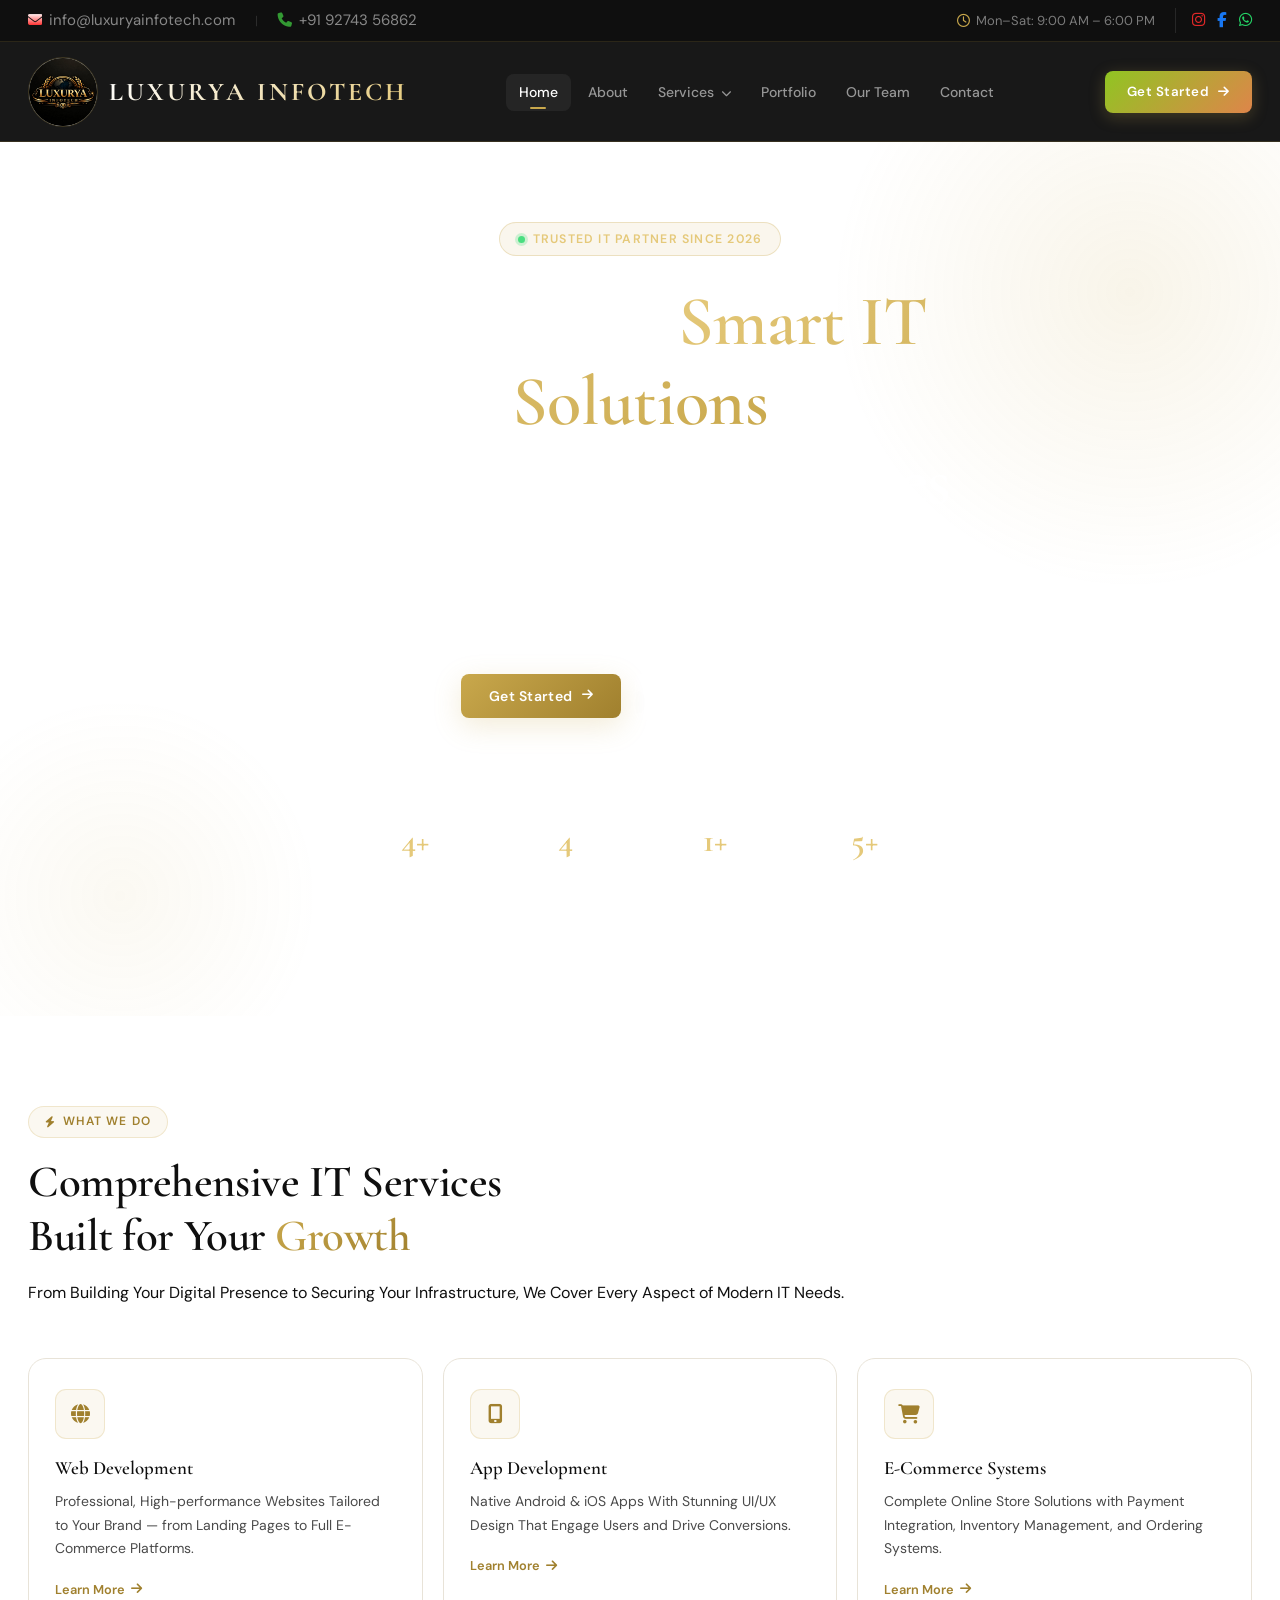
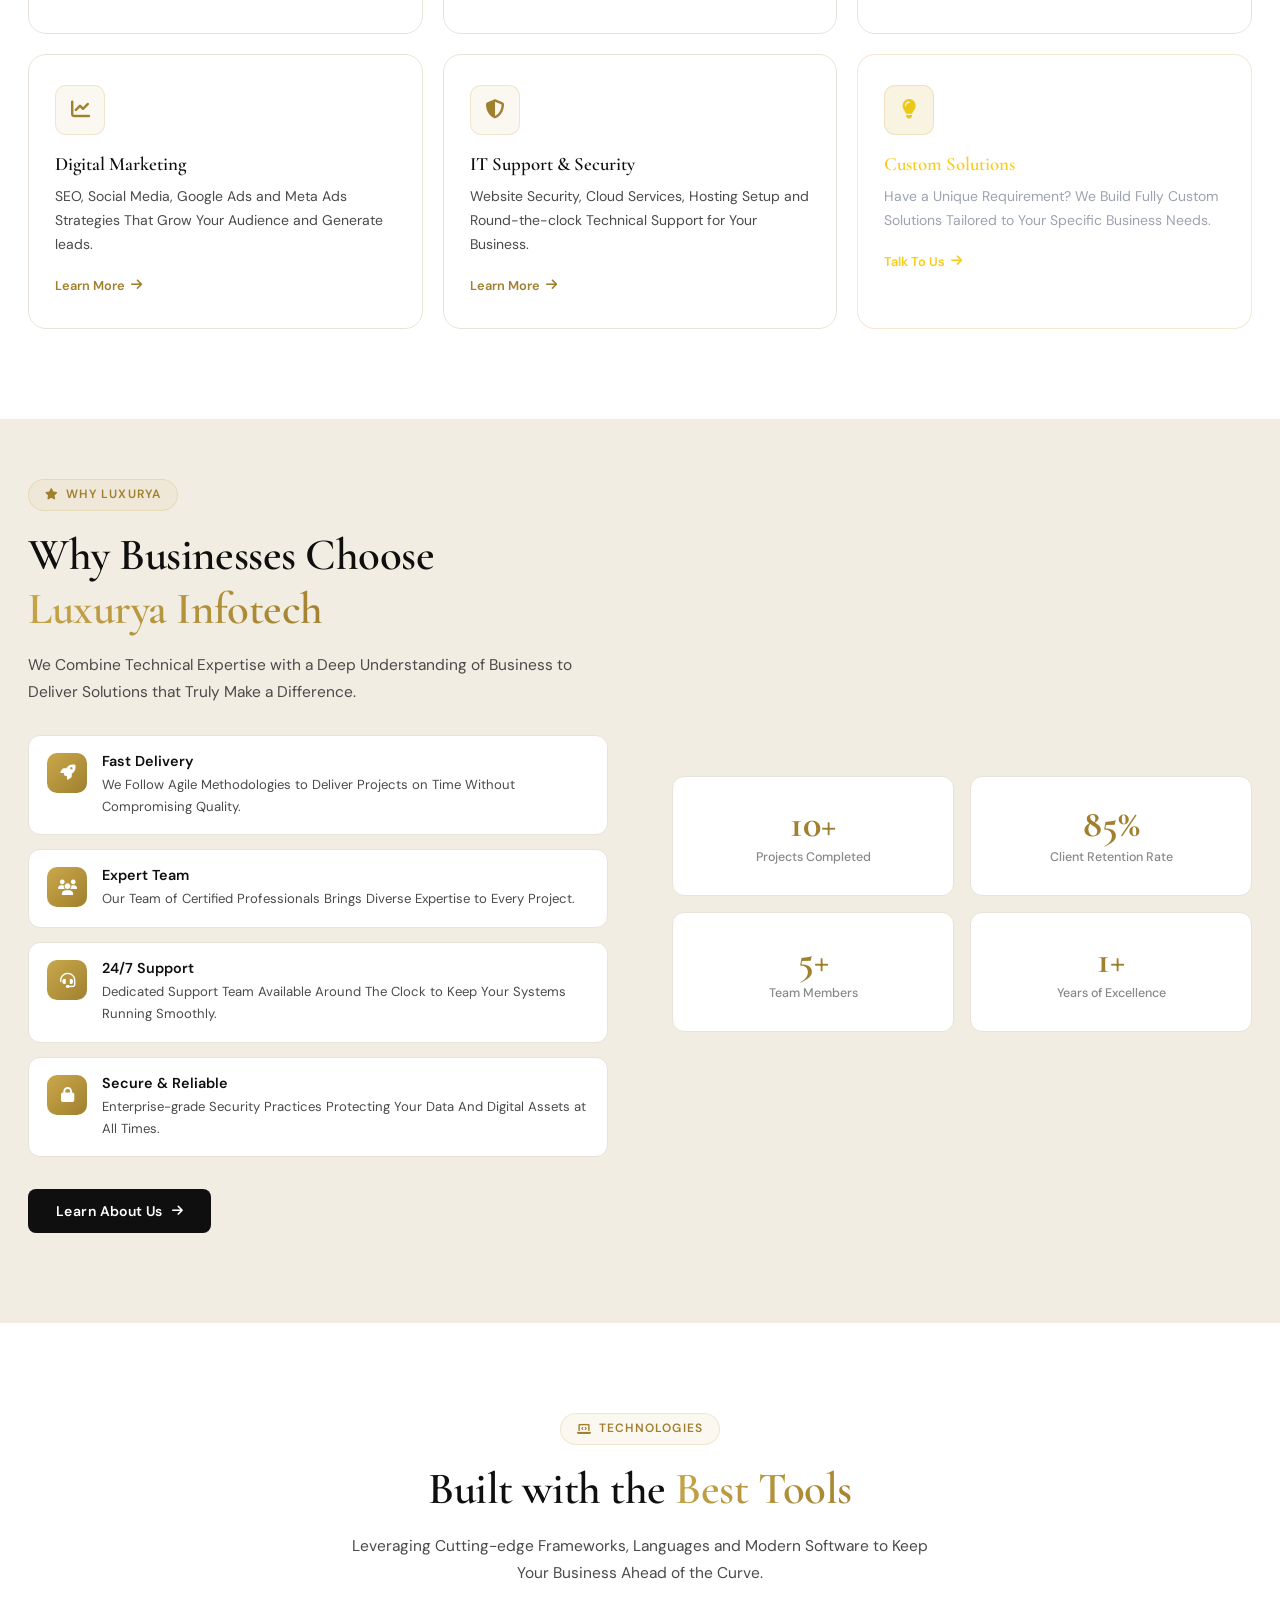
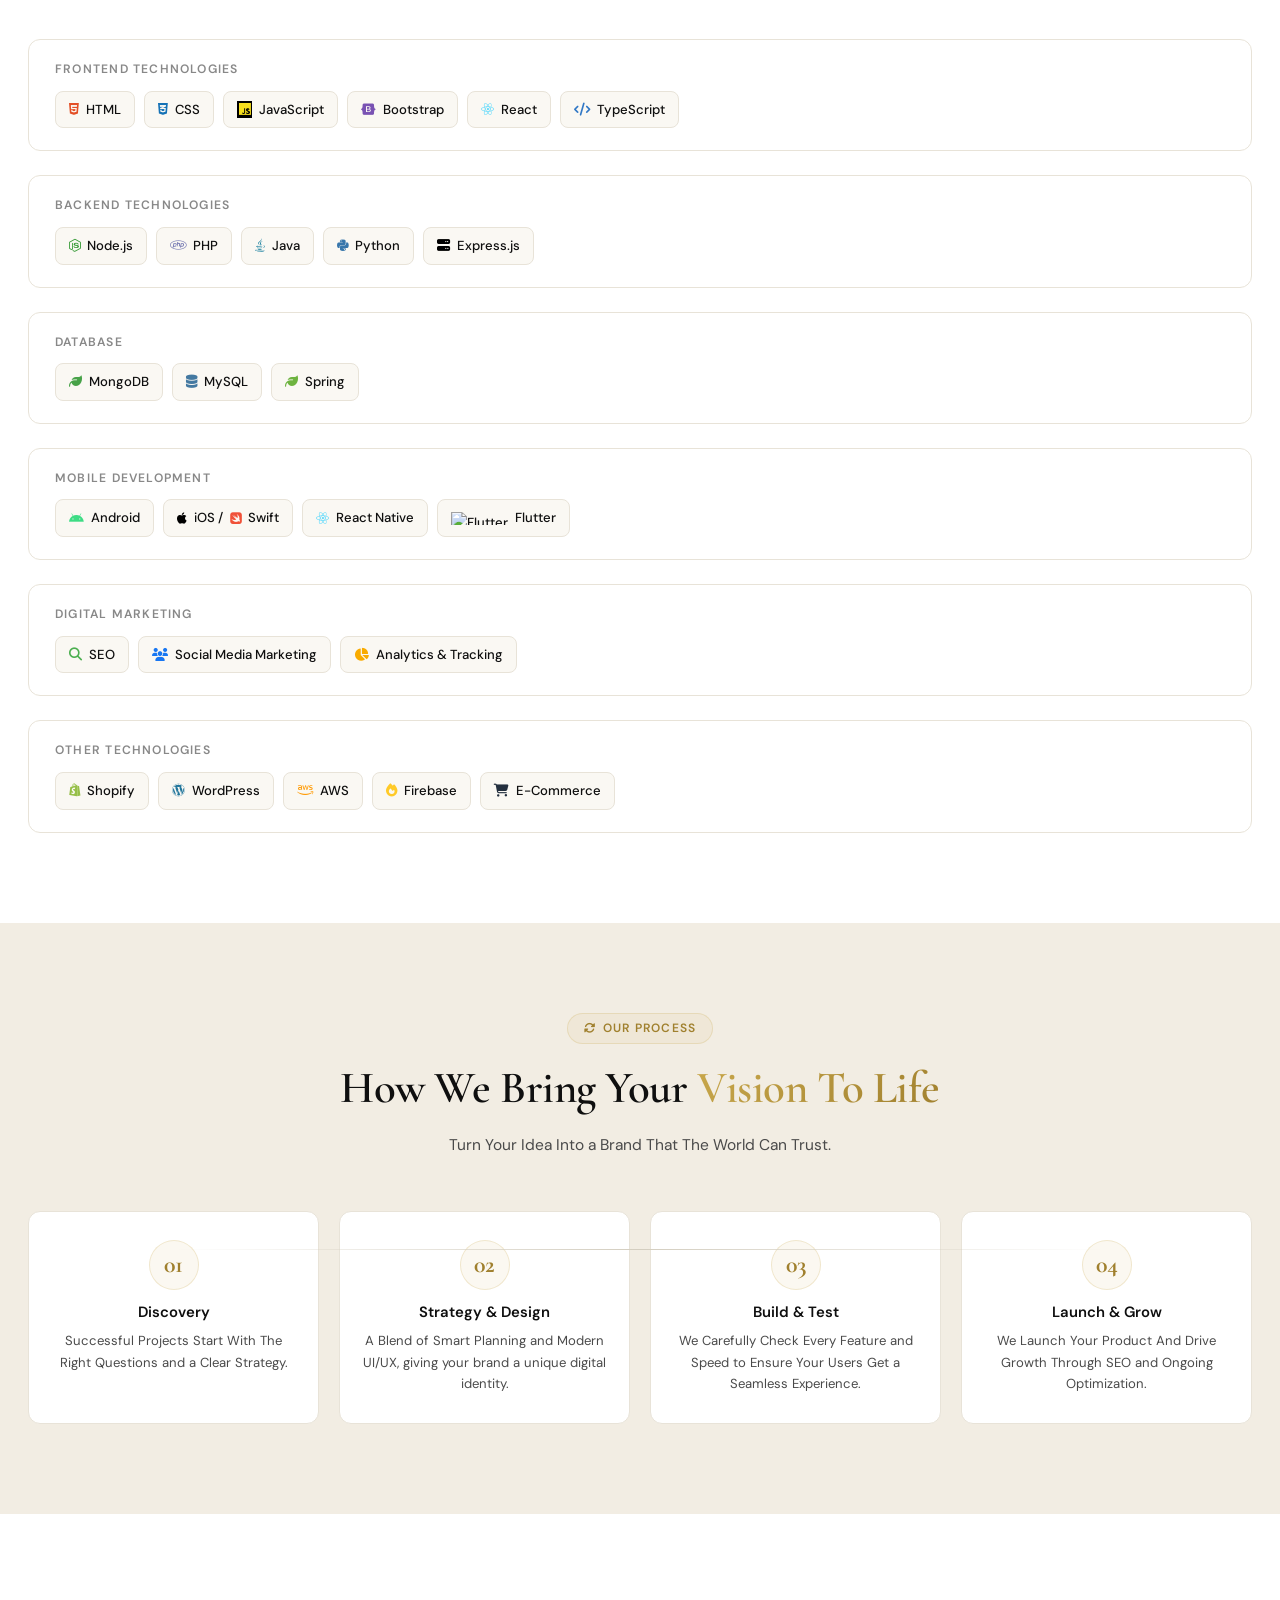
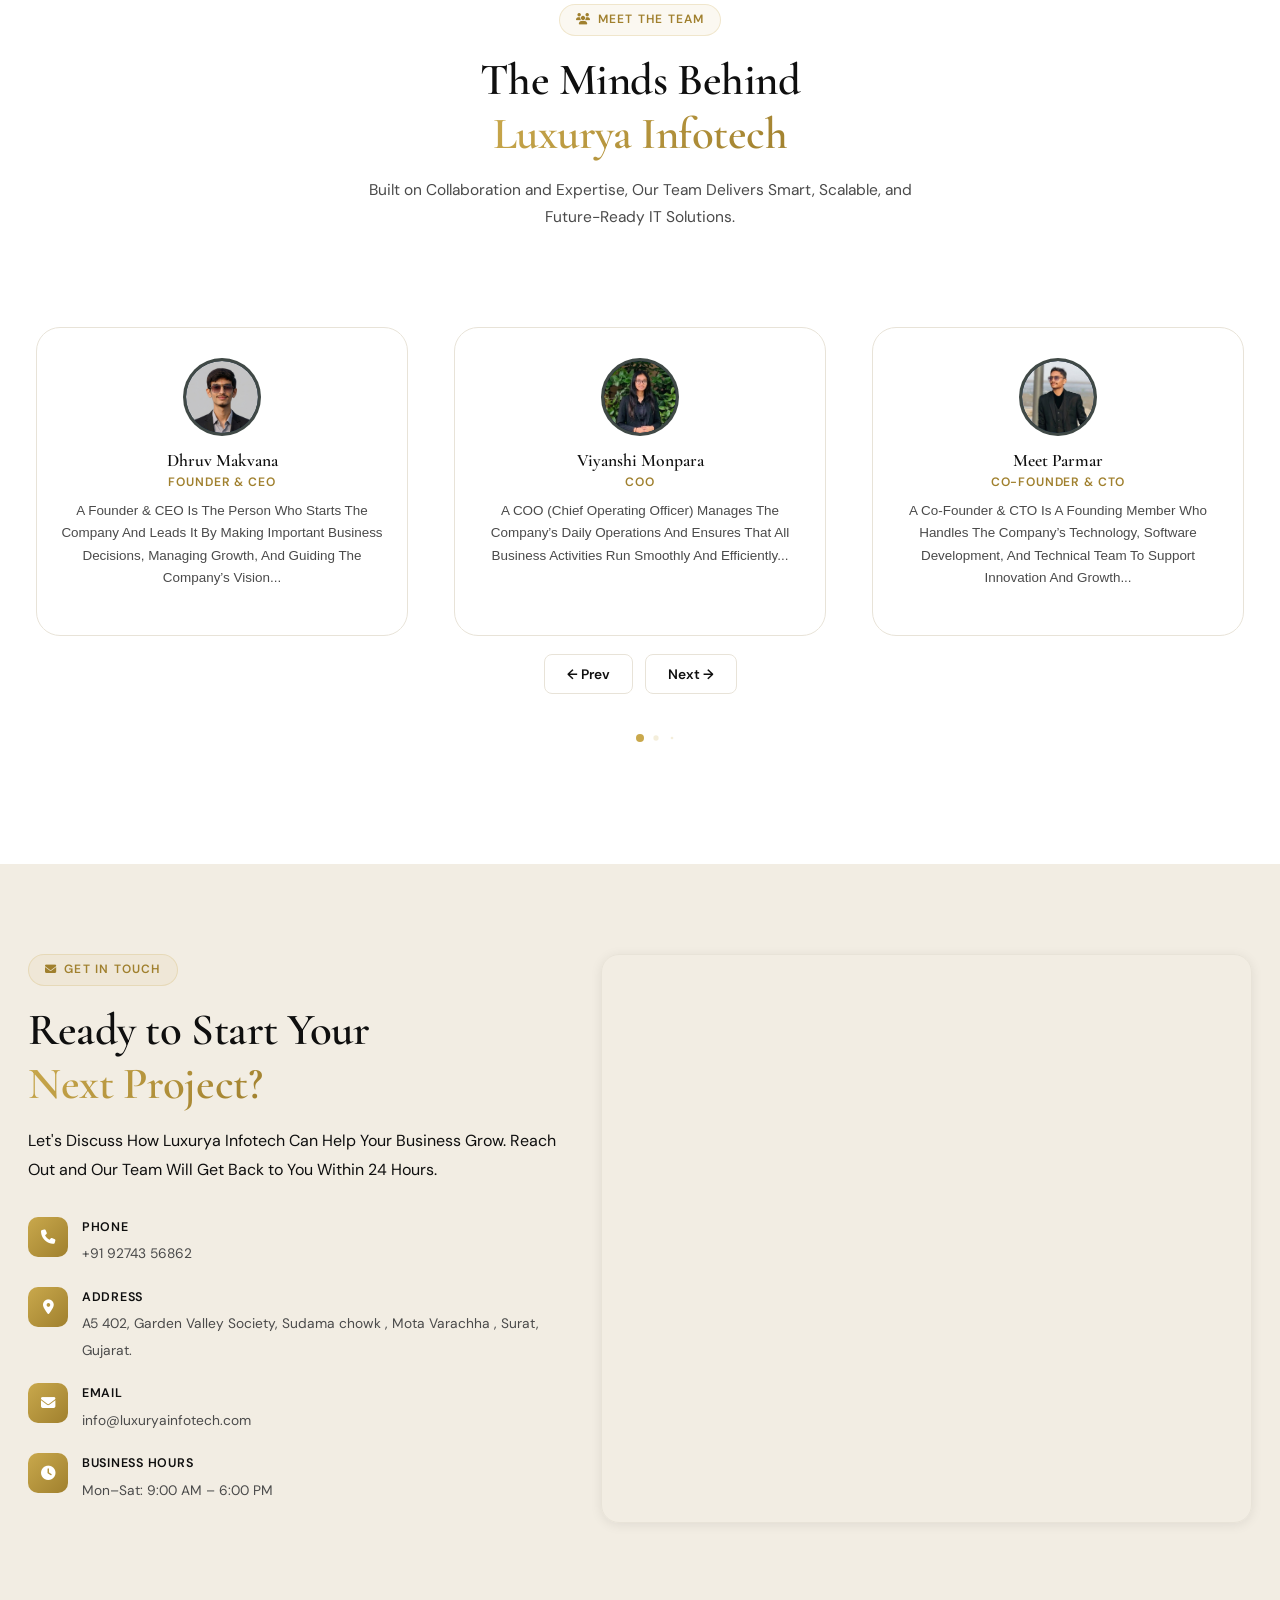
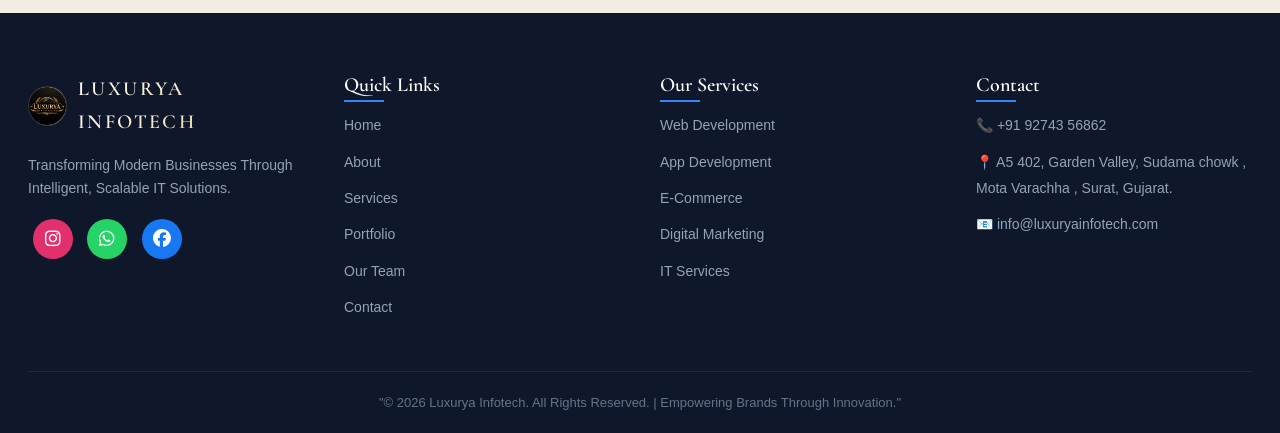
==== commit 835d800c: "Update index.html" ====
--- a/index.html
+++ b/index.html
@@ -732,11 +732,9 @@
                     <img src="images/dhruv-img-2.jpg" alt="dhruv" />
                   </div>
                   <h3>Dhruv Makvana</h3>
-                  <h4>Co-Founder & CEO</h4>
+                  <h4>Founder & CEO</h4>
                   <p>
-                    As Co-Founder & CEO, Dhruv Makvana Leads Business Strategy,
-                    Client Relationships, and Overall Company Growth With a
-                    Vision to Deliver Innovative Digital Solutions...
+                   A Founder & CEO Is The Person Who Starts The Company And Leads It By Making Important Business Decisions, Managing Growth, And Guiding The Company’s Vision...
                   </p>
                 </div>
               </div>
@@ -747,12 +745,9 @@
                     <img src="images/viyanshi-img-1.jpg" alt="Viyanshi" />
                   </div>
                   <h3>Viyanshi Monpara</h3>
-                  <h4>Full-stack Web Developer</h4>
+                  <h4>COO</h4>
                   <p>
-                    As Full-Stack Web Developer, Viyanshi Monpara Builds
-                    Responsive, High-Performance Websites and Web Applications.
-                    She Manages Both Front-end Design and Back-end Development
-                    to Deliver Seamless Digital Solutions...
+                    A COO (Chief Operating Officer) Manages The Company’s Daily Operations And Ensures That All Business Activities Run Smoothly And Efficiently...
                   </p>
                 </div>
               </div>
@@ -765,9 +760,7 @@
                   <h3>Meet Parmar</h3>
                   <h4>Co-Founder & CTO</h4>
                   <p>
-                    As Co-Founder & CTO, Meet Parmar Leads Technology
-                    Development, Product Innovation, and Technical Operations to
-                    Ensure High-Performance Digital Experiences...
+                    A Co-Founder & CTO Is A Founding Member Who Handles The Company’s Technology, Software Development, And Technical Team To Support Innovation And Growth...
                   </p>
                 </div>
               </div>
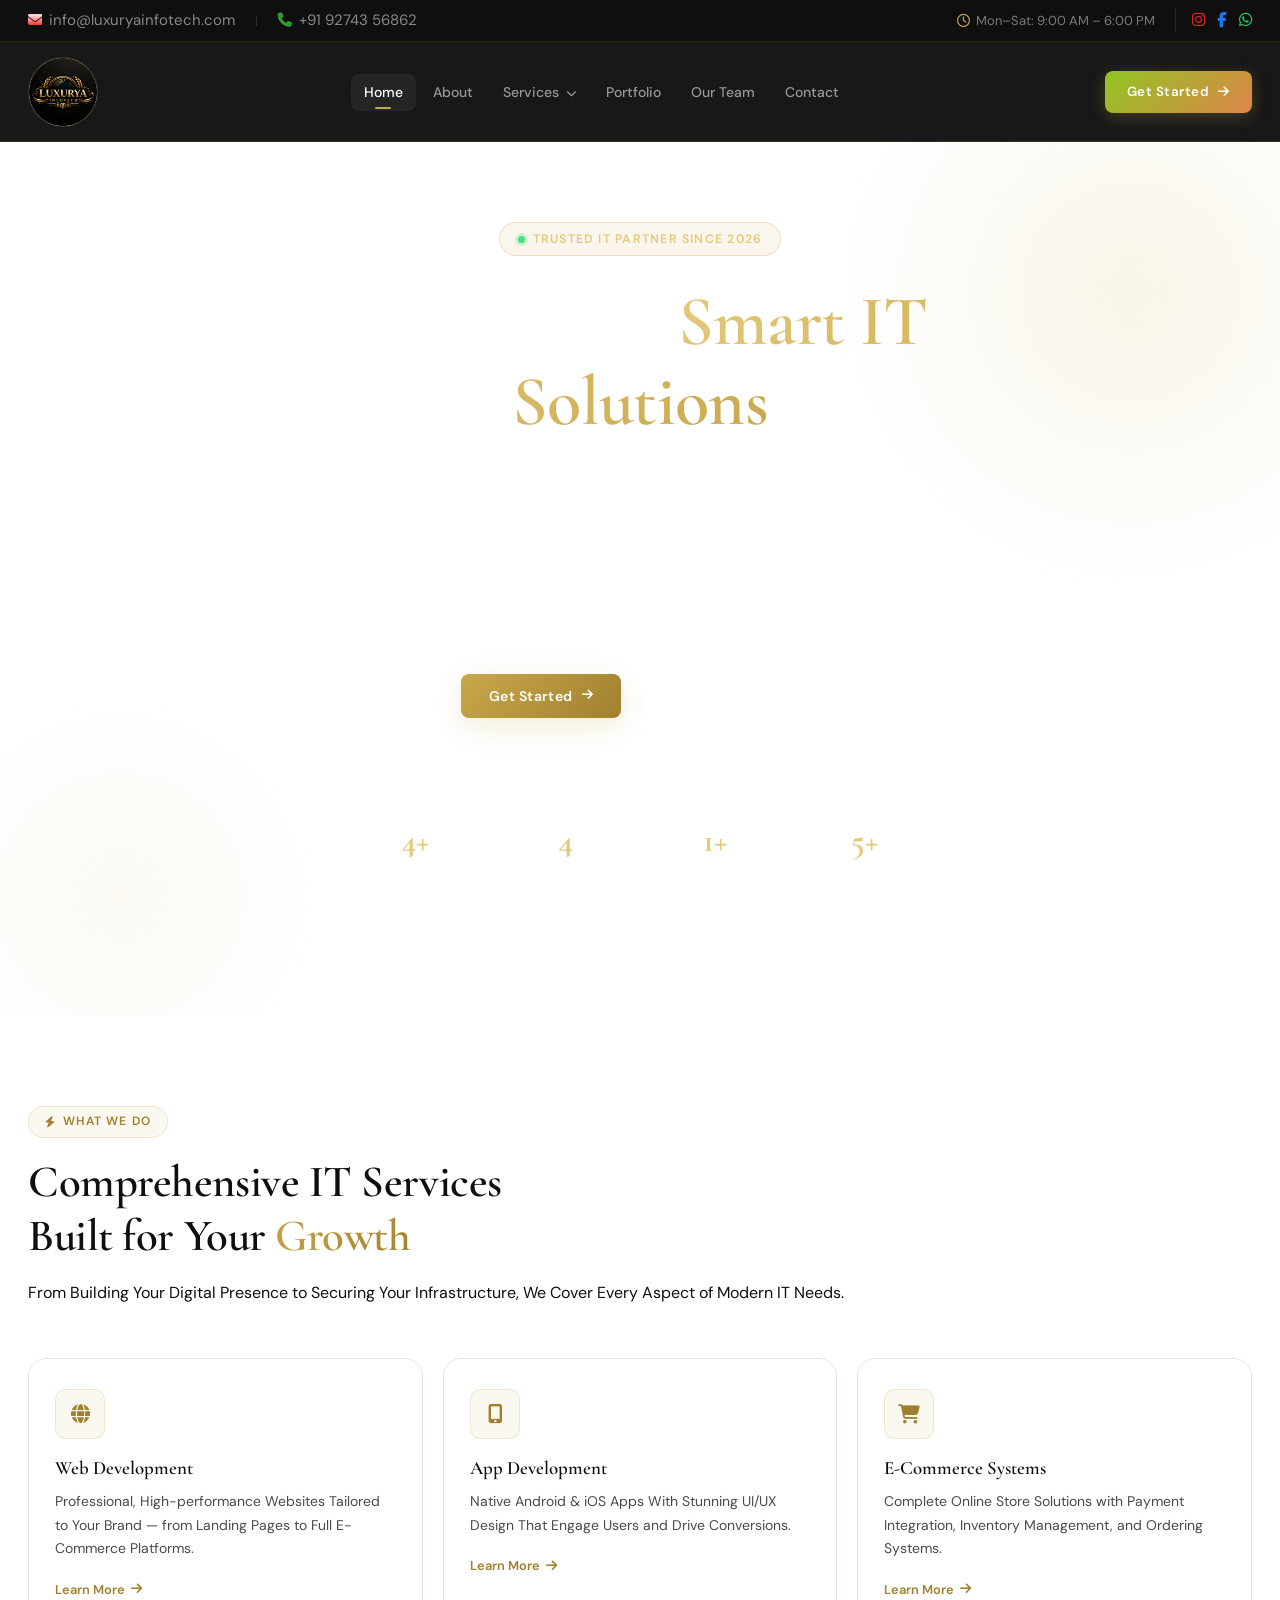
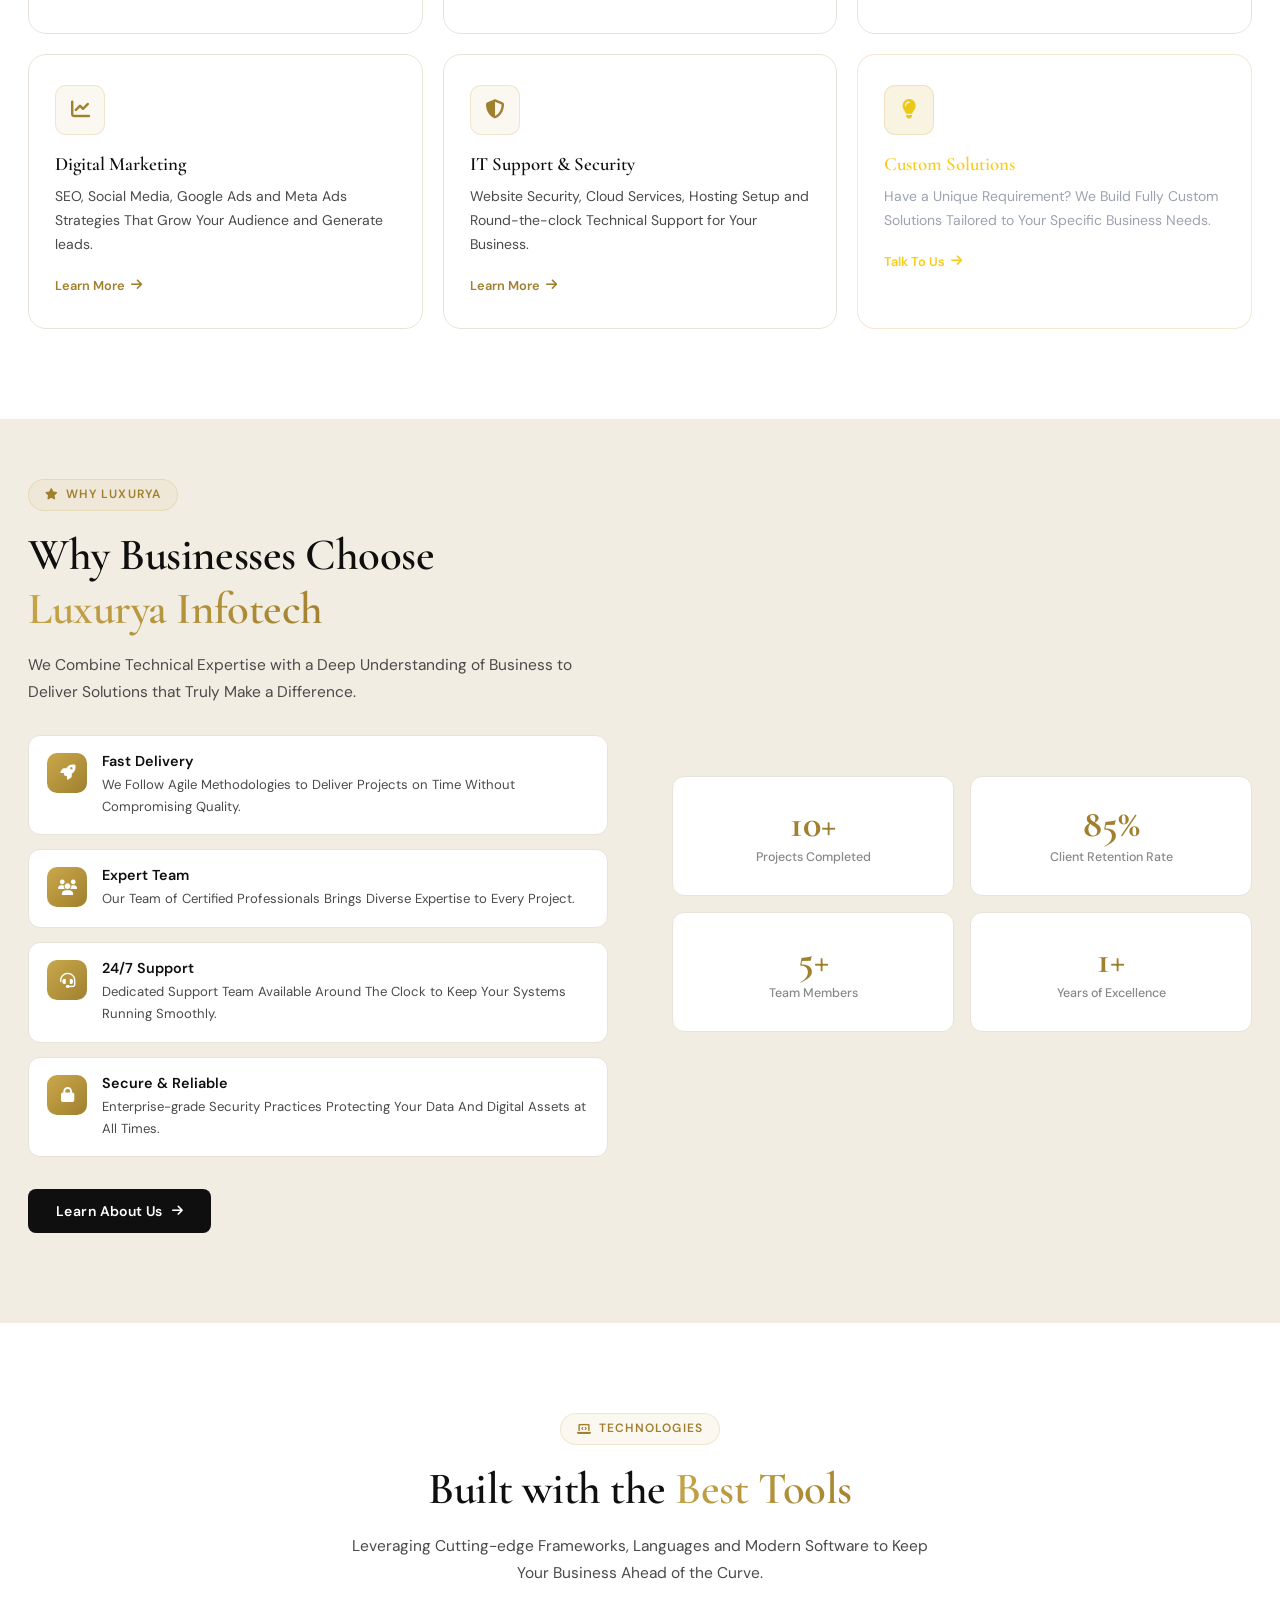
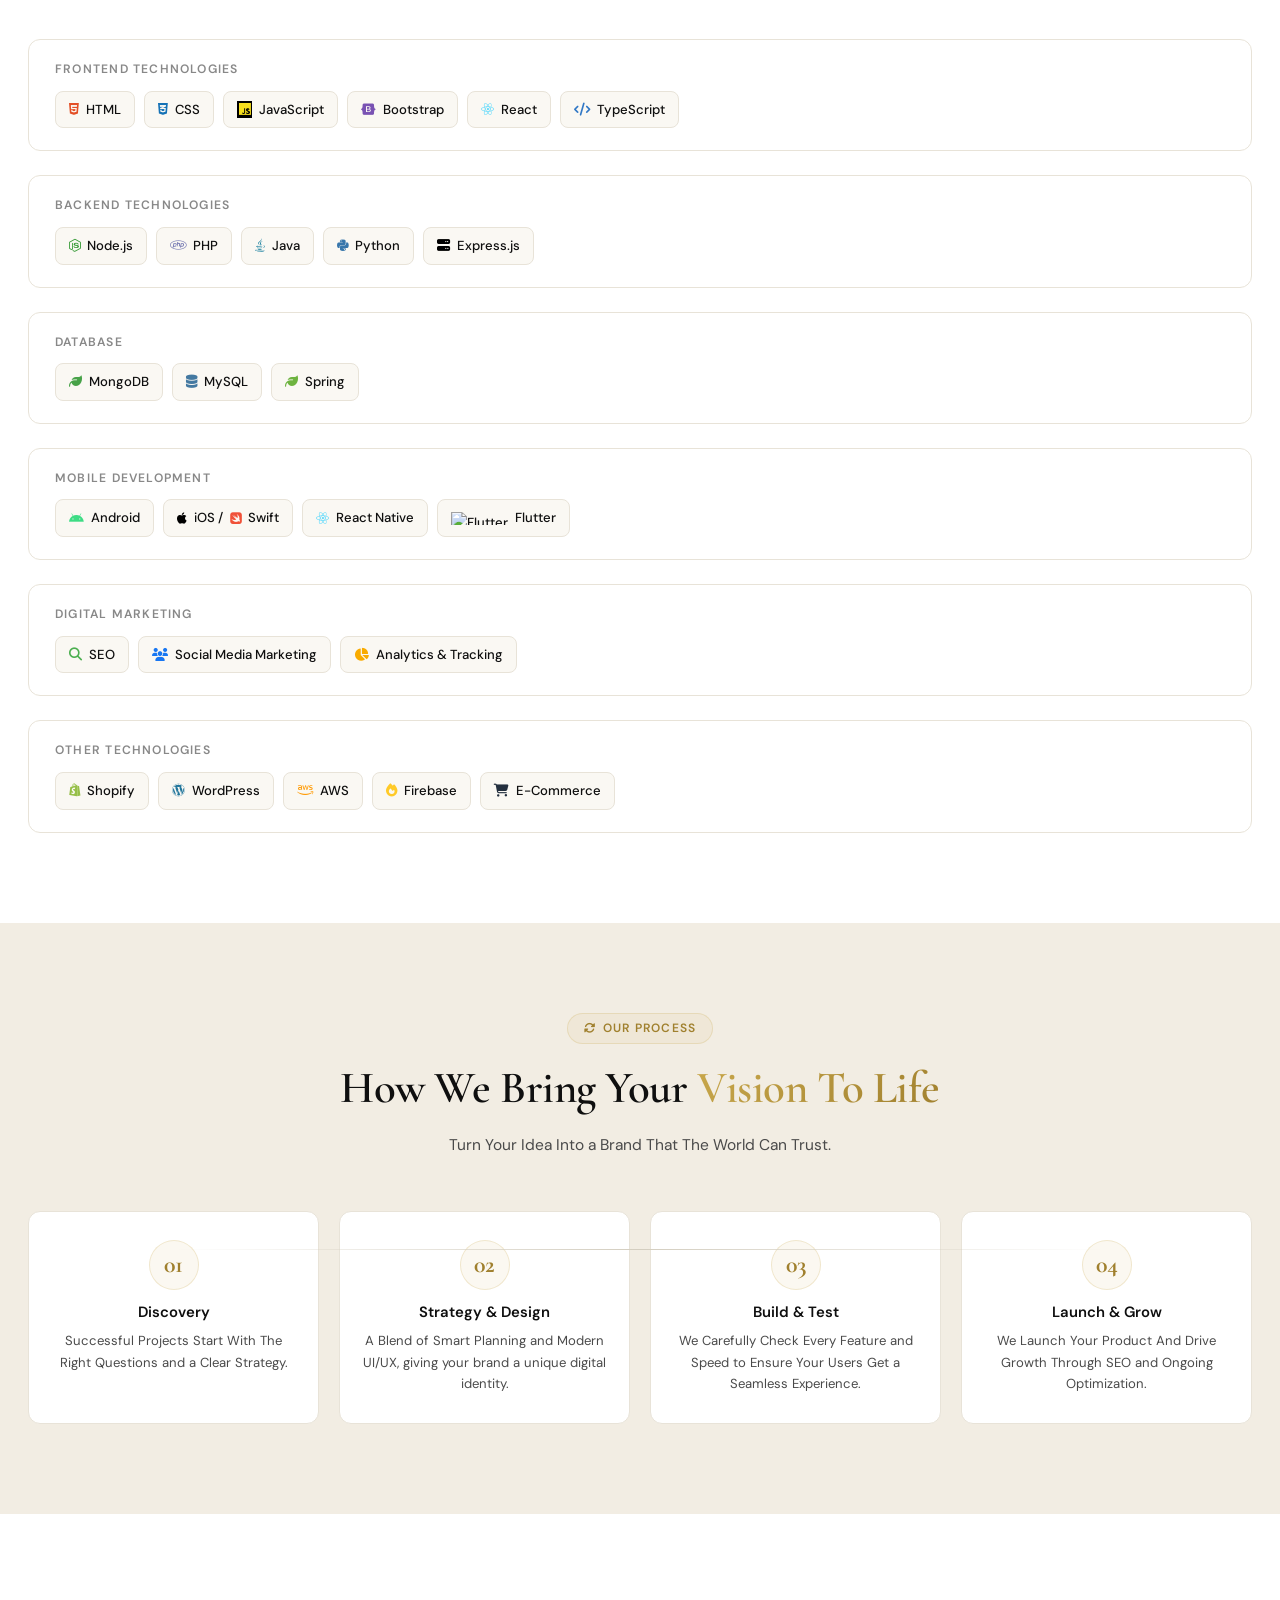
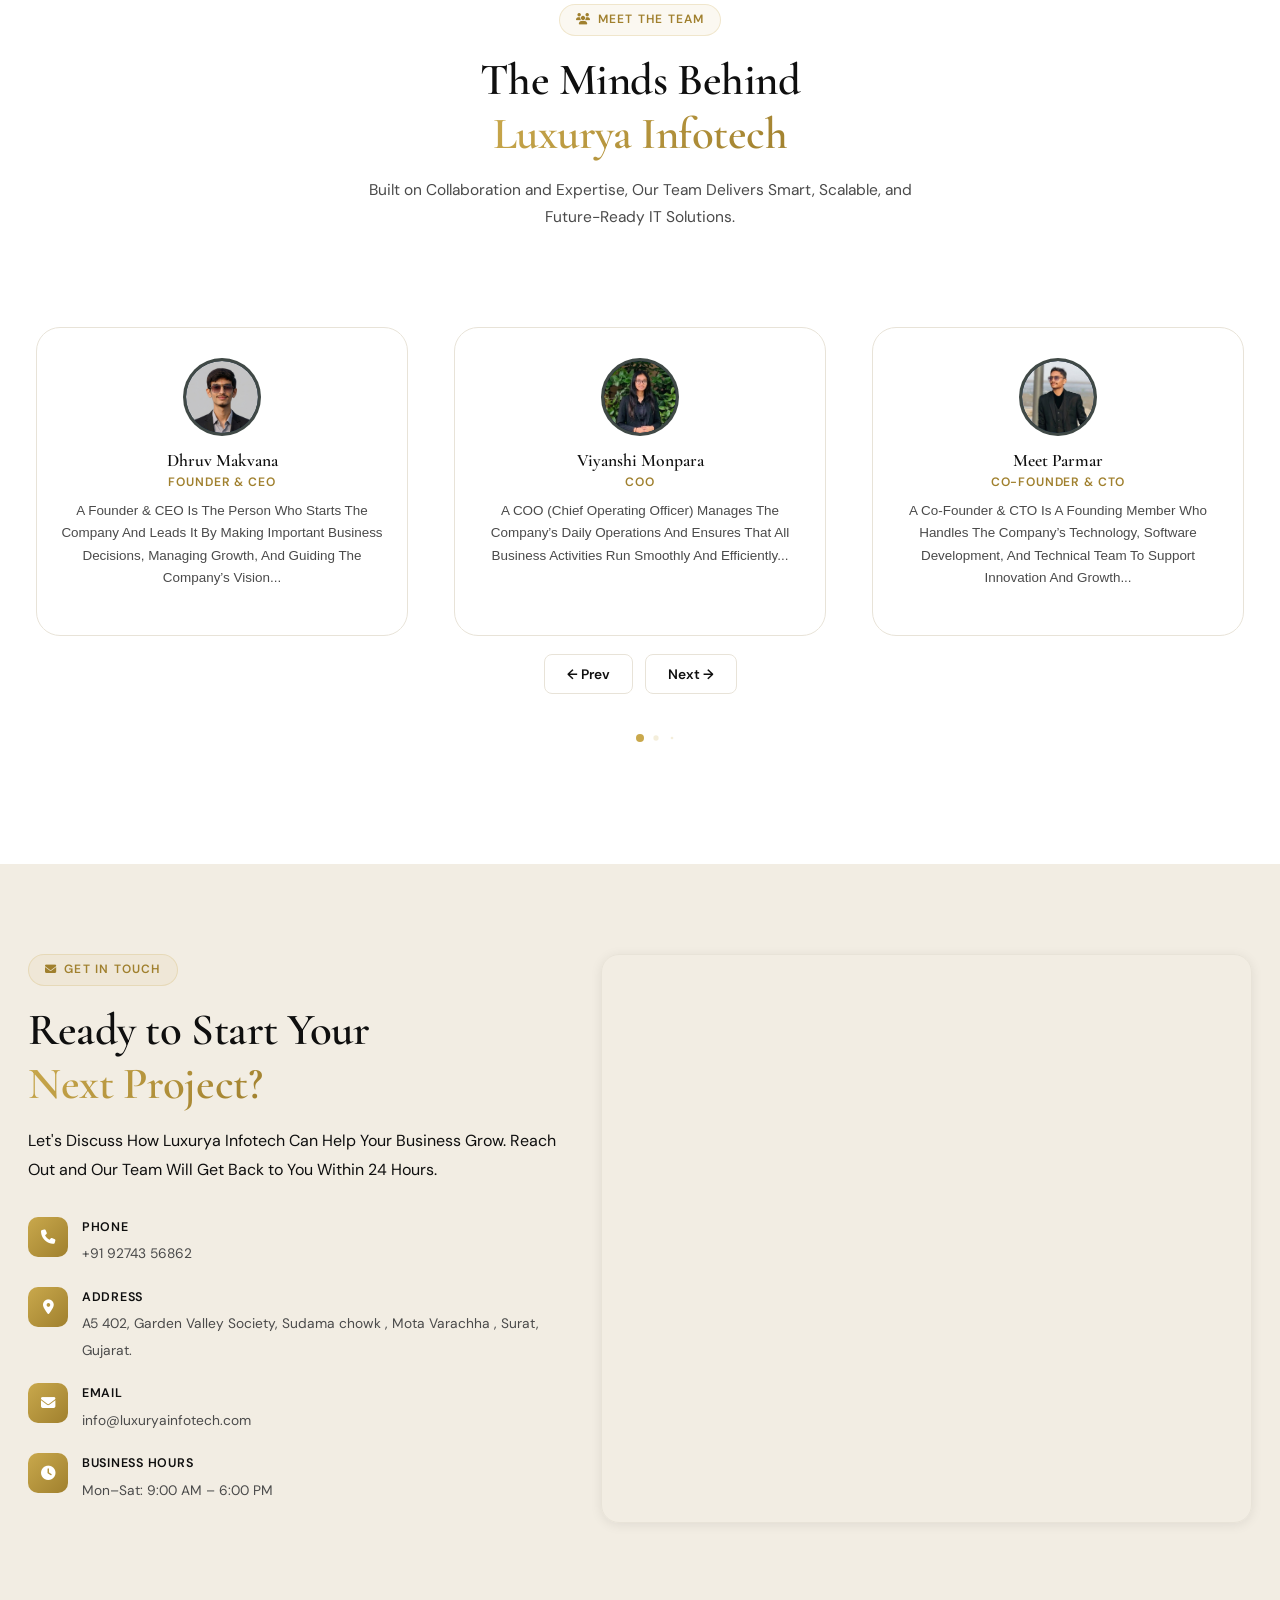
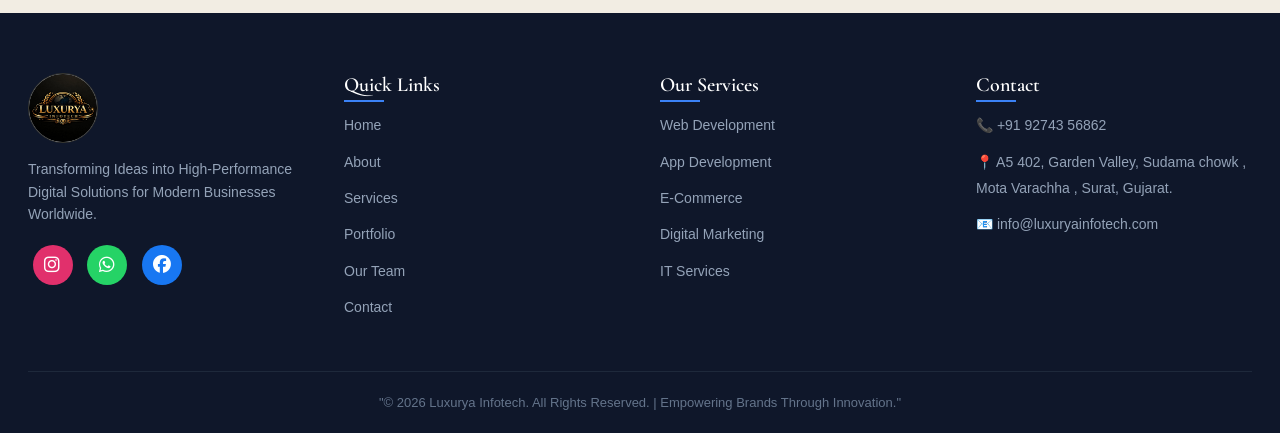
==== commit d28381b7: "Update index.html" ====
--- a/index.html
+++ b/index.html
@@ -130,7 +130,7 @@
               ><i class="far fa-clock"></i> Mon–Sat: 9:00 AM – 6:00 PM</span
             >
             <div class="top-socials">
-              <a href="https://www.instagram.com/luxurya_infotech/"
+              <a href="https://www.instagram.com/luxuryainfotech/"
                 ><i style="color: rgb(225, 40, 40)" class="fab fa-instagram"></i
               ></a>
               <a href="https://www.facebook.com/profile.php?id=61570994831835"
@@ -153,7 +153,6 @@
             <div class="logo-mark">
               <img src="images/logo.jpg" alt="Luxurya Infotech" />
             </div>
-            <span>LUXURYA INFOTECH</span>
           </a>
           <div class="nav-links">
             <a class="nav-link" href="index.html" data-page="home">Home</a>
@@ -734,7 +733,9 @@
                   <h3>Dhruv Makvana</h3>
                   <h4>Founder & CEO</h4>
                   <p>
-                   A Founder & CEO Is The Person Who Starts The Company And Leads It By Making Important Business Decisions, Managing Growth, And Guiding The Company’s Vision...
+                    A Founder & CEO Is The Person Who Starts The Company And
+                    Leads It By Making Important Business Decisions, Managing
+                    Growth, And Guiding The Company’s Vision...
                   </p>
                 </div>
               </div>
@@ -747,7 +748,9 @@
                   <h3>Viyanshi Monpara</h3>
                   <h4>COO</h4>
                   <p>
-                    A COO (Chief Operating Officer) Manages The Company’s Daily Operations And Ensures That All Business Activities Run Smoothly And Efficiently...
+                    A COO (Chief Operating Officer) Manages The Company’s Daily
+                    Operations And Ensures That All Business Activities Run
+                    Smoothly And Efficiently...
                   </p>
                 </div>
               </div>
@@ -760,7 +763,9 @@
                   <h3>Meet Parmar</h3>
                   <h4>Co-Founder & CTO</h4>
                   <p>
-                    A Co-Founder & CTO Is A Founding Member Who Handles The Company’s Technology, Software Development, And Technical Team To Support Innovation And Growth...
+                    A Co-Founder & CTO Is A Founding Member Who Handles The
+                    Company’s Technology, Software Development, And Technical
+                    Team To Support Innovation And Growth...
                   </p>
                 </div>
               </div>
@@ -875,25 +880,17 @@
         <div class="container">
           <div class="footer-grid">
             <div class="footer-brand">
-              <a href="index.html">
-                <div class="nav-logo" onclick="showPage('home')">
-                  <div class="logo-mark">
-                    <img
-                      style="width: 40px; height: 40px"
-                      src="images/logo.jpg"
-                      alt="text"
-                    />
-                  </div>
-                  <span>LUXURYA INFOTECH</span>
+              <a class="nav-logo" href="index.html">
+                <div class="logo-mark">
+                  <img src="images/logo.jpg" alt="Luxurya Infotech" />
                 </div>
               </a>
               <p>
-                Transforming Modern Businesses Through Intelligent, Scalable IT
-                Solutions.
+                Transforming Ideas into High-Performance Digital Solutions for Modern Businesses Worldwide.
               </p>
               <div class="footer-social">
                 <a
-                  href="https://www.instagram.com/luxurya_infotech"
+                  href="https://www.instagram.com/luxuryainfotech"
                   style="
                     display: inline-block;
                     width: 40px;
@@ -907,7 +904,7 @@
                     font-size: 18px;
                   "
                 >
-                  <i class="fab fa-instagram"></i>
+                  <i style="margin-right:2px;" class="fab fa-instagram"></i>
                 </a>
 
                 <a
--- a/style.css
+++ b/style.css
@@ -2639,130 +2639,69 @@
 
 /* Contact form */
 .contact-form-section {
-  background: white;
-  padding: 80px 0;
-}
-
-.contact-form-section h2 {
+  background: #f5f7fb;
+  padding: 80px 20px;
+  display: flex;
+  justify-content: center;
+  align-items: center;
+}
+
+.form-card {
+  background: #ffffff;
+  max-width: 650px;
+  width: 100%;
+  padding: 50px;
+  border-radius: 20px;
   text-align: center;
+  box-shadow: 0 10px 30px rgba(0, 0, 0, 0.08);
+  border: 1px solid #e5e7eb;
+}
+
+.form-card h2 {
+  font-size: 36px;
+  color: #111827;
   margin-bottom: 20px;
-}
-
-.form-row {
-  display: grid;
-  grid-template-columns: 1fr 1fr;
-  gap: 16px;
-}
-
-.form-group {
-  margin-bottom: 16px;
-}
-
-.form-group label {
-  display: block;
-  font-size: 0.82rem;
-  font-weight: 600;
-  color: var(--t-primary);
-  margin-bottom: 7px;
-  font-family: var(--font-body);
-}
-
-.form-group input,
-.form-group select,
-.form-group textarea {
-  width: 100%;
-  padding: 12px 16px;
-  border: 1.5px solid var(--border);
-  border-radius: var(--r-sm);
-  font-size: 0.88rem;
-  font-family: var(--font-body);
-  color: var(--t-primary);
-  background: var(--ivory);
-  outline: none;
-  transition: border-color var(--t) var(--ease);
-}
-
-.form-group input:focus,
-.form-group select:focus,
-.form-group textarea:focus {
-  border-color: var(--gold);
-  background: var(--white);
-}
-
-.form-group textarea {
-  resize: vertical;
-}
-
-/* Generic contact form (simple version) */
-.contact-form {
-  max-width: 680px;
-  margin: 0 auto;
-}
-
-.contact-form input,
-.contact-form textarea {
-  width: 100%;
-  padding: 13px 16px;
-  border: 1.5px solid var(--border);
-  border-radius: var(--r-sm);
-  font-size: 0.88rem;
-  font-family: var(--font-body);
-  color: var(--t-primary);
-  background: var(--ivory);
-  outline: none;
-  margin-bottom: 14px;
-  display: block;
-  transition: border-color var(--t) var(--ease);
-}
-
-.contact-form input:focus,
-.contact-form textarea:focus {
-  border-color: var(--gold);
-  background: var(--white);
-}
-
-.contact-form button {
-  background: linear-gradient(135deg, var(--gold), var(--gold-dk));
-  color: var(--white);
-  padding: 14px 32px;
-  border: none;
-  border-radius: var(--r-sm);
-  font-size: 0.9rem;
-  font-weight: 600;
-  cursor: pointer;
-  transition: all var(--t) var(--ease);
-  font-family: var(--font-body);
-  box-shadow: var(--sh-gold);
-}
-
-.contact-form button:hover {
+  font-weight: 700;
+}
+
+.form-card p {
+  font-size: 17px;
+  color: #6b7280;
+  line-height: 1.8;
+  margin-bottom: 35px;
+}
+
+.form-btn {
+  display: inline-block;
+  background: #111827;
+  color: #ffffff;
+  text-decoration: none;
+  padding: 15px 35px;
+  border-radius: 12px;
+  font-size: 17px;
+  font-weight: 600;
+  transition: 0.3s ease;
+}
+
+.form-btn:hover {
+  background: #2563eb;
   transform: translateY(-2px);
-  filter: brightness(1.08);
-}
-
-.section-tag {
-  display: inline-block;
-  font-size: 0.72rem;
-  font-weight: 700;
-  text-transform: uppercase;
-  letter-spacing: 0.1em;
-  color: var(--gold-dk);
-  background: var(--gold-bg);
-  border: 1px solid var(--gold-border);
-  padding: 4px 12px;
-  border-radius: 99px;
-  margin-bottom: 12px;
-  font-family: var(--font-body);
-}
-
-.section-alt {
-  background: var(--ivory-2);
-}
-
-.section-white {
-  background: var(--white);
-}
-
+  box-shadow: 0 8px 20px rgba(37, 99, 235, 0.25);
+}
+
+@media (max-width: 768px) {
+  .form-card {
+    padding: 35px 25px;
+  }
+
+  .form-card h2 {
+    font-size: 28px;
+  }
+
+  .form-card p {
+    font-size: 15px;
+  }
+}
 /* ===== Tablet (1024px) ===== */
 @media (max-width: 1024px) {
   .contact-form-section {
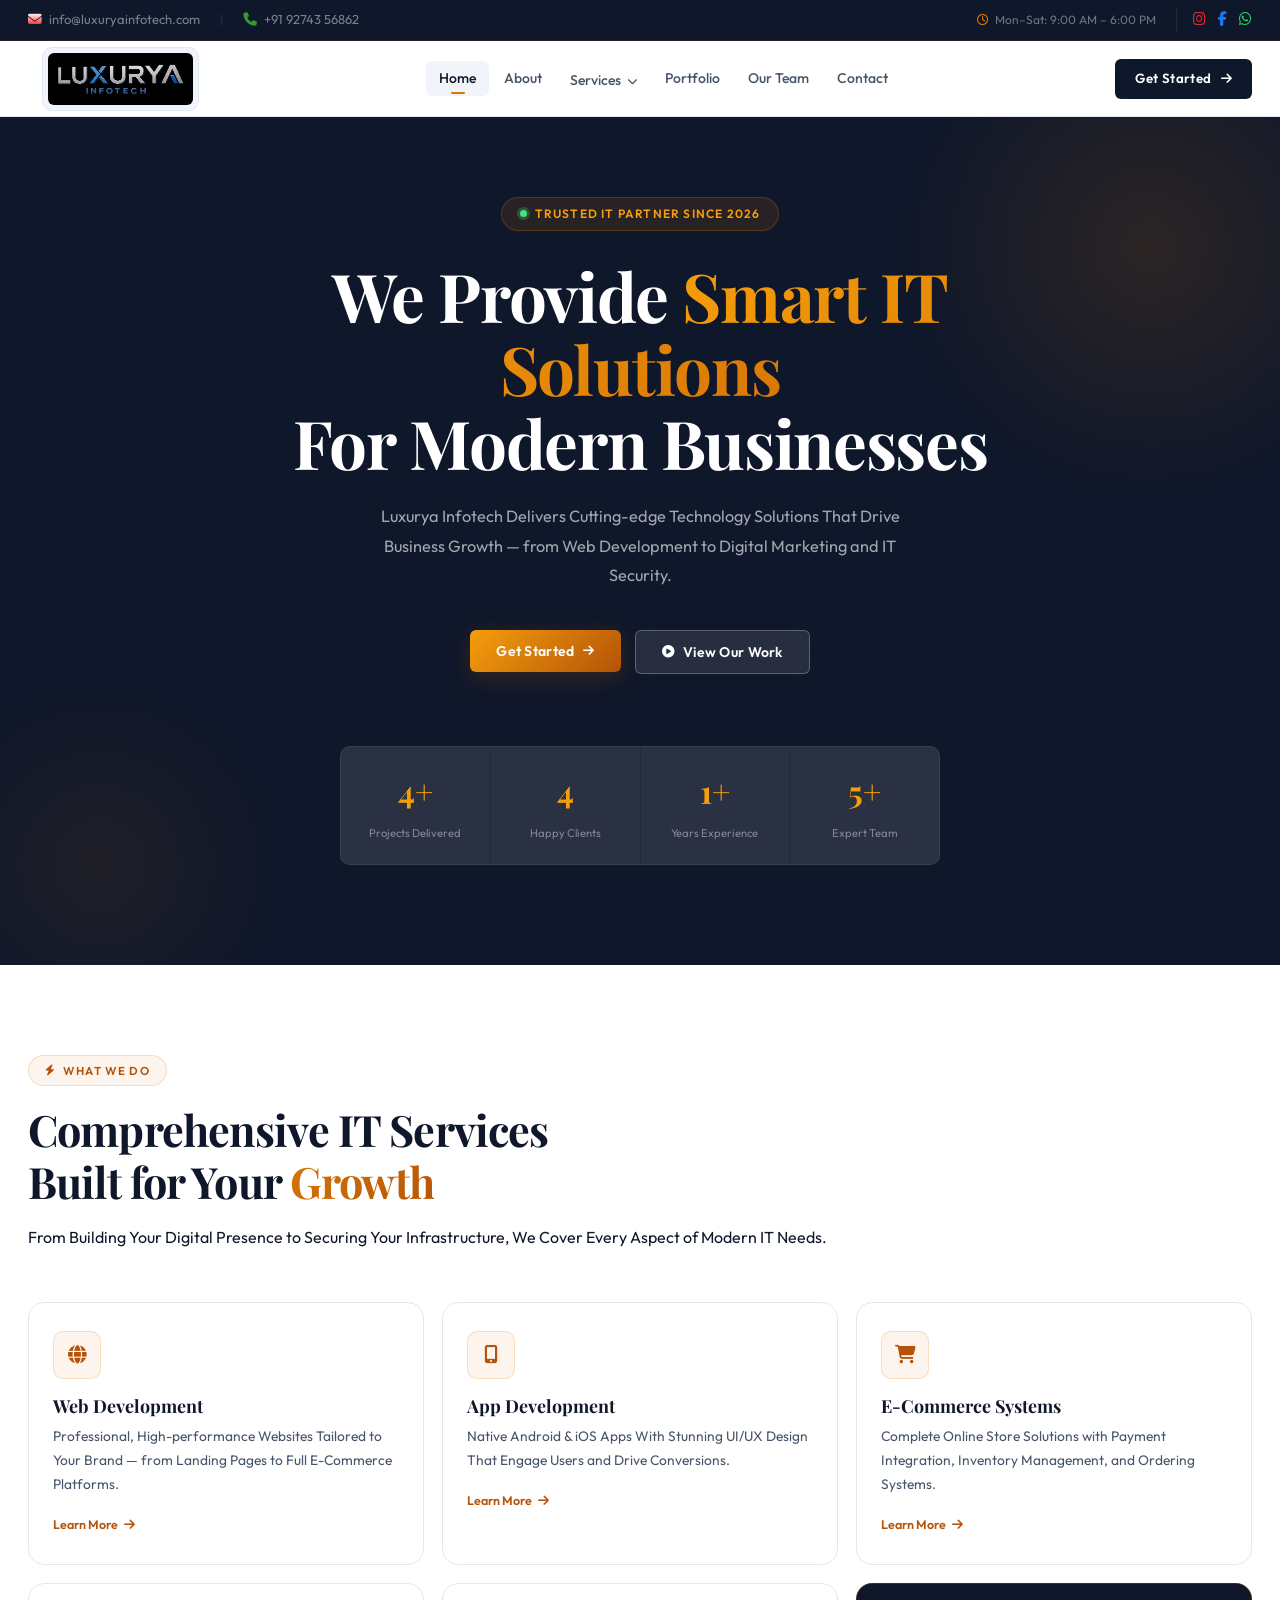
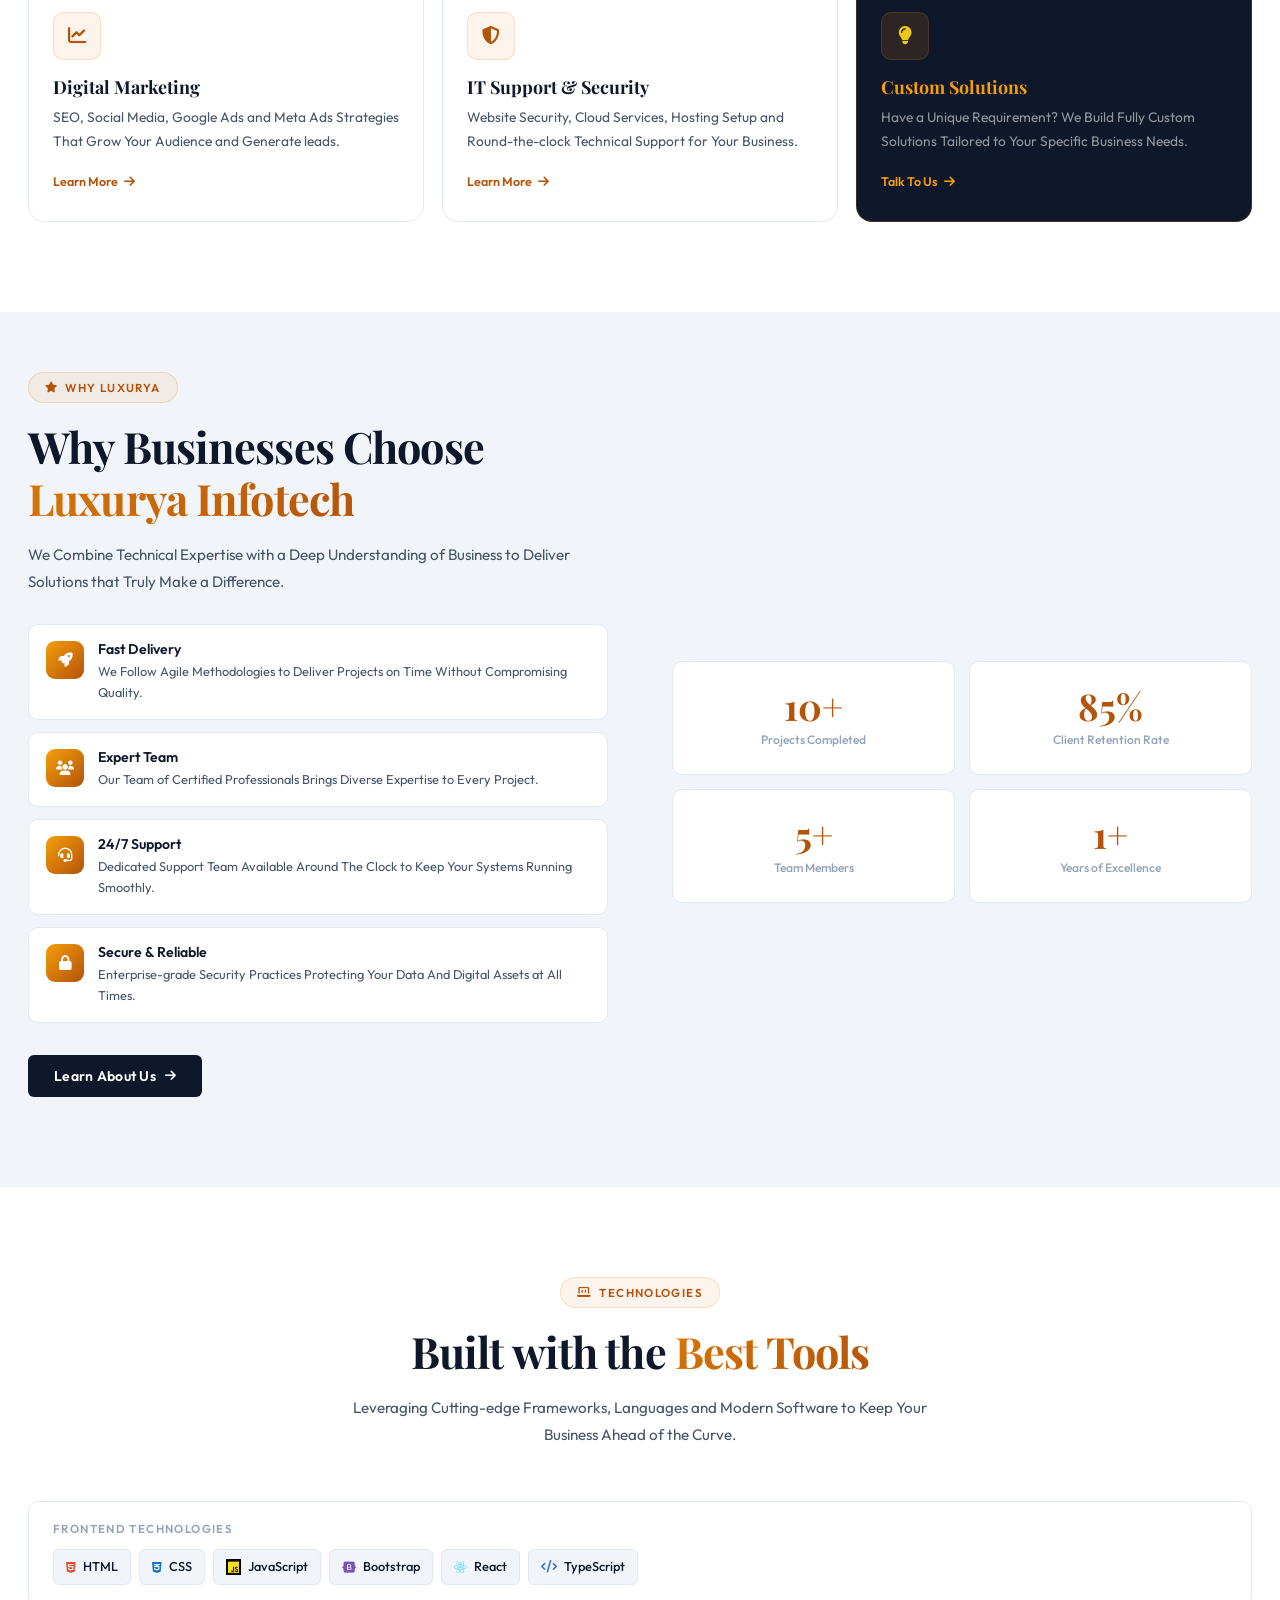
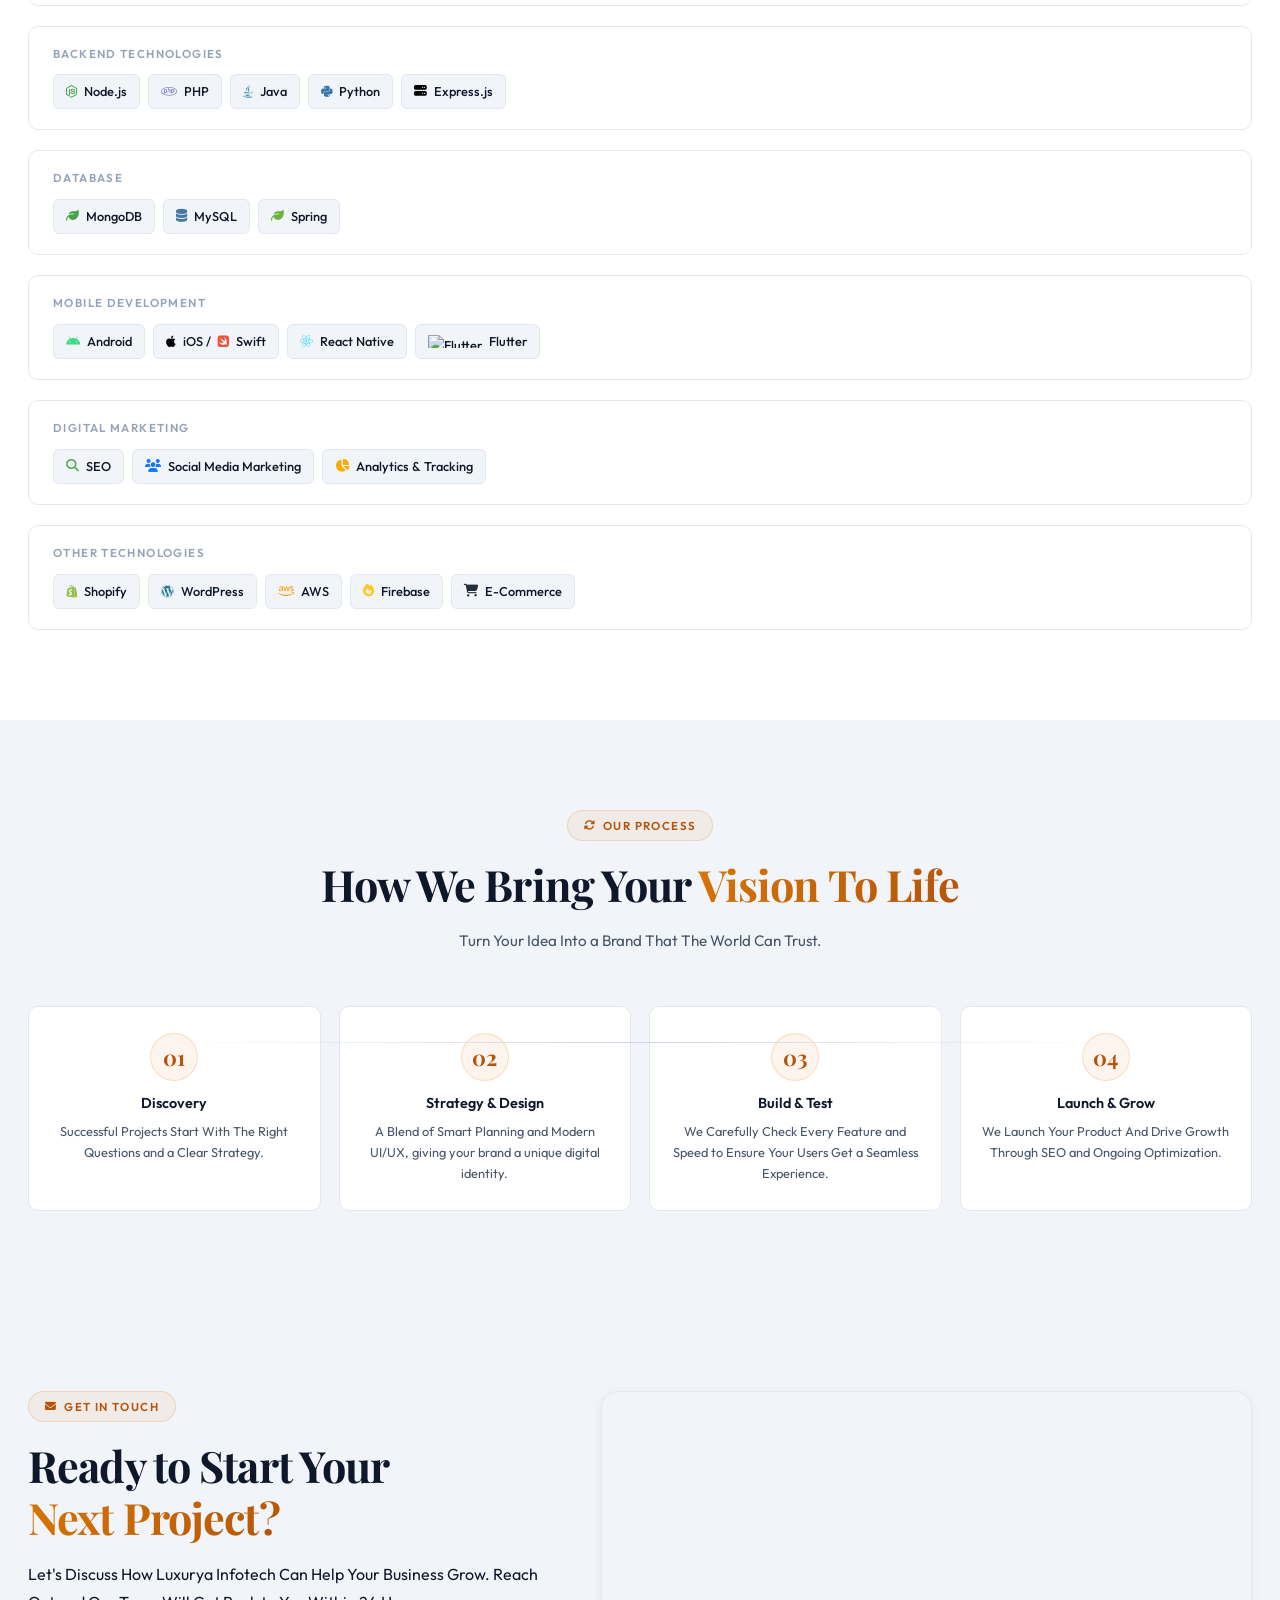
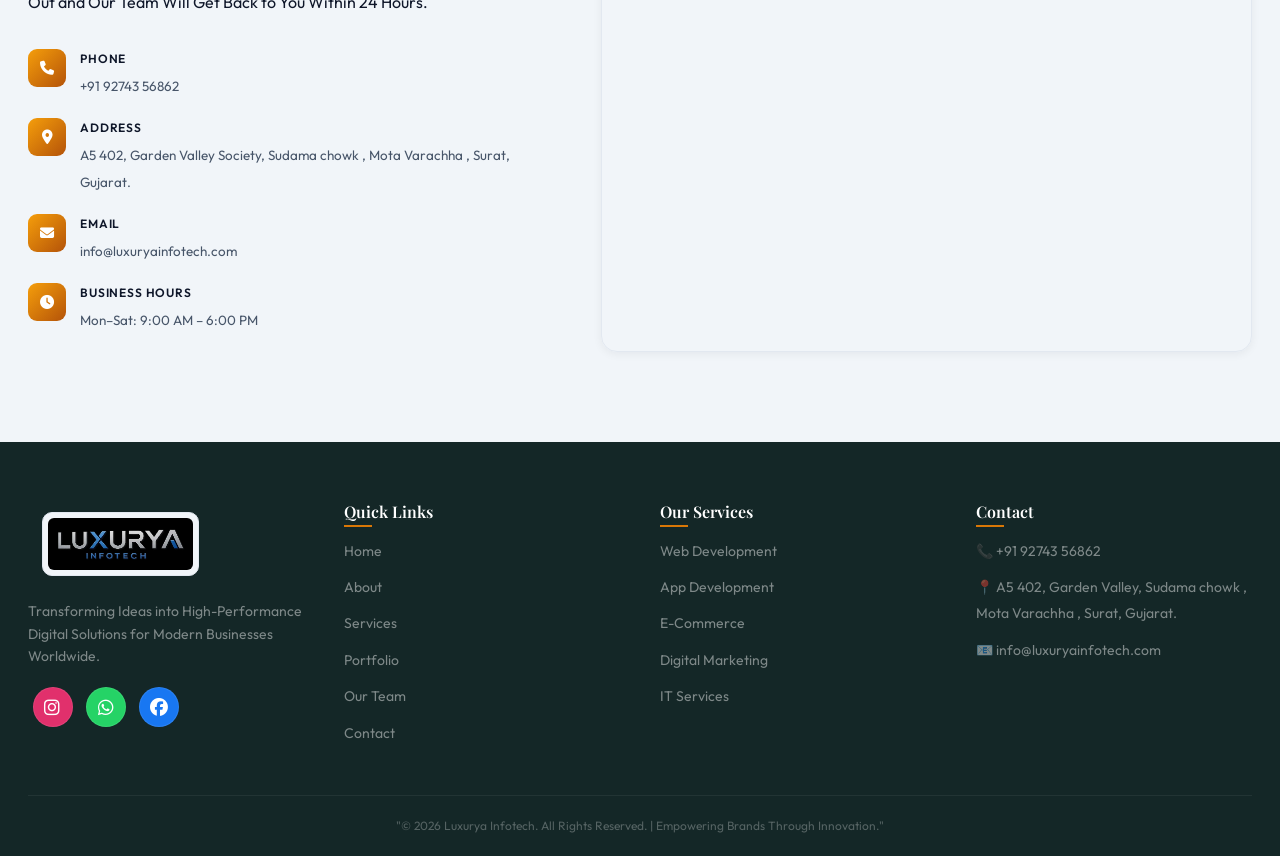
==== commit c7a78bea: "Update index.html" ====
--- a/index.html
+++ b/index.html
@@ -698,7 +698,7 @@
       </section>
 
       <!-- Team Preview -->
-      <section class="section">
+      <!-- <section class="section">
         <div class="container">
           <div
             style="
@@ -796,7 +796,7 @@
           </div>
           <div id="full-team-grid" style="margin-top: 24px"></div>
         </div>
-      </section>
+      </section> -->
 
       <!-- Contact CTA -->
       <section class="section contact-section section-alt">
--- a/style.css
+++ b/style.css
@@ -1,58 +1,50 @@
 /* ============================================================
-    LUXURYA INFOTECH — UNIFIED LUXURY DESIGN SYSTEM
-   Single source of truth. No duplicate variables. No conflicts.
-   Palette: Deep Charcoal + Warm Gold + Ivory
-   Fonts  : Cormorant Garamond (display) + DM Sans (body)
+    LUXURYA INFOTECH — REDESIGNED WHITE MODE DESIGN SYSTEM
+    Same class names & IDs. Pure white + slate + warm amber.
+    Fonts: Playfair Display (display) + Outfit (body)
 ============================================================ */
 
-/* ── Google Fonts ── */
-@import url("https://fonts.googleapis.com/css2?family=Cormorant+Garamond:ital,wght@0,300;0,400;0,600;0,700;1,400&family=DM+Sans:opsz,wght@9..40,300;9..40,400;9..40,500;9..40,600&display=swap");
+@import url("https://fonts.googleapis.com/css2?family=Playfair+Display:ital,wght@0,400;0,600;0,700;1,400&family=Outfit:wght@300;400;500;600&display=swap");
 
 /* ── Design Tokens ── */
 :root {
-  /* Core Palette */
-  --ink: #0f0f0f;
-  --ink-2: #1a1a1a;
-  --ink-3: #2c2c2c;
-  --gold: #c9a84c;
-  --gold-lt: #e5c97a;
-  --gold-dk: #a0802e;
-  --gold-bg: rgba(201, 168, 76, 0.08);
-  --gold-border: rgba(201, 168, 76, 0.22);
-  --ivory: #faf8f3;
-  --ivory-2: #f2ede3;
+  --ink: #0f172a;
+  --ink-2: #1e293b;
+  --ink-3: #334155;
+  --gold: #d97706;
+  --gold-lt: #f59e0b;
+  --gold-dk: #b45309;
+  --gold-bg: rgba(217, 119, 6, 0.07);
+  --gold-border: rgba(217, 119, 6, 0.2);
+  --ivory: #fafafa;
+  --ivory-2: #f1f5f9;
   --white: #ffffff;
 
-  /* Text */
-  --t-primary: #0f0f0f;
-  --t-secondary: #4a4a4a;
-  --t-muted: #888888;
-  --t-light: rgba(255, 255, 255, 0.85);
-  --t-dim: rgba(255, 255, 255, 0.5);
-
-  /* Borders & Shadows */
-  --border: #e8e3d8;
-  --border-dk: #d4cec0;
-  --border-gold: rgba(201, 168, 76, 0.25);
-  --sh-xs: 0 1px 4px rgba(0, 0, 0, 0.06);
-  --sh-sm: 0 2px 12px rgba(0, 0, 0, 0.08);
-  --sh-md: 0 8px 32px rgba(0, 0, 0, 0.11);
-  --sh-lg: 0 20px 60px rgba(0, 0, 0, 0.15);
-  --sh-gold: 0 8px 28px rgba(201, 168, 76, 0.22);
-
-  /* Radii */
-  --r-sm: 8px;
-  --r: 12px;
-  --r-lg: 18px;
-  --r-xl: 24px;
-
-  /* Transitions */
+  --t-primary: #0f172a;
+  --t-secondary: #475569;
+  --t-muted: #94a3b8;
+  --t-light: rgba(255, 255, 255, 0.9);
+  --t-dim: rgba(255, 255, 255, 0.55);
+
+  --border: #e2e8f0;
+  --border-dk: #cbd5e1;
+  --border-gold: rgba(217, 119, 6, 0.22);
+  --sh-xs: 0 1px 3px rgba(15, 23, 42, 0.04);
+  --sh-sm: 0 2px 10px rgba(15, 23, 42, 0.06);
+  --sh-md: 0 8px 28px rgba(15, 23, 42, 0.09);
+  --sh-lg: 0 20px 56px rgba(15, 23, 42, 0.13);
+  --sh-gold: 0 6px 24px rgba(217, 119, 6, 0.18);
+
+  --r-sm: 6px;
+  --r: 10px;
+  --r-lg: 16px;
+  --r-xl: 22px;
+
   --ease: cubic-bezier(0.4, 0, 0.2, 1);
-  --t: 0.25s;
-
-  /* Fonts */
-  --font-display: "Cormorant Garamond", Georgia, serif;
-  --font-body: "DM Sans", "Plus Jakarta Sans", sans-serif;
+  --t: 0.22s;
+
+  --font-display: "Playfair Display", Georgia, serif;
+  --font-body: "Outfit", "DM Sans", sans-serif;
 }
 
 /* ── Reset ── */
@@ -63,43 +55,36 @@
   margin: 0;
   padding: 0;
 }
-
 html {
   scroll-behavior: smooth;
   font-size: 16px;
 }
-
 body {
   font-family: var(--font-body);
   color: var(--t-primary);
   overflow-x: hidden;
   line-height: 1.65;
   -webkit-font-smoothing: antialiased;
-}
-
+  background: var(--white);
+}
 a {
   text-decoration: none;
   color: inherit;
 }
-
 ul {
   list-style: none;
 }
-
 img {
   max-width: 100%;
   display: block;
 }
 
-/* Scrollbar */
 ::-webkit-scrollbar {
-  width: 5px;
-}
-
+  width: 4px;
+}
 ::-webkit-scrollbar-track {
-  background: var(--ivory);
-}
-
+  background: var(--ivory-2);
+}
 ::-webkit-scrollbar-thumb {
   background: var(--gold);
   border-radius: 99px;
@@ -112,19 +97,15 @@
   margin: 0 auto;
   padding: 0 28px;
 }
-
 .section {
   padding: 90px 0;
 }
-
 .section-sm {
   padding: 60px 0;
 }
-
 .section-alt {
   background: var(--ivory-2);
 }
-
 .section-dark {
   background: var(--ink);
 }
@@ -143,11 +124,9 @@
 .section-header {
   margin-bottom: 52px;
 }
-
 .section-header.centered {
   text-align: center;
 }
-
 .section-header.centered .section-sub {
   margin: 0 auto;
 }
@@ -161,26 +140,24 @@
   color: var(--gold-dk);
   padding: 5px 16px;
   border-radius: 99px;
-  font-size: 0.75rem;
+  font-size: 0.72rem;
   font-weight: 600;
   text-transform: uppercase;
-  letter-spacing: 0.1em;
+  letter-spacing: 0.12em;
   margin-bottom: 18px;
   font-family: var(--font-body);
 }
-
 .eyebrow i {
-  font-size: 0.7rem;
+  font-size: 0.68rem;
 }
 
 .section-title {
-  font-size: clamp(1.9rem, 3.5vw, 2.8rem);
-  font-weight: 600;
+  font-size: clamp(1.8rem, 3.5vw, 2.7rem);
+  font-weight: 700;
   color: var(--t-primary);
-  letter-spacing: -0.01em;
+  letter-spacing: -0.02em;
   margin-bottom: 16px;
 }
-
 .section-title .hl,
 .section-title .grad {
   background: linear-gradient(135deg, var(--gold), var(--gold-dk));
@@ -188,12 +165,11 @@
   -webkit-text-fill-color: transparent;
   background-clip: text;
 }
-
 .section-sub {
   max-width: 580px;
   color: var(--t-secondary);
-  font-size: 0.97rem;
-  line-height: 1.75;
+  font-size: 0.95rem;
+  line-height: 1.8;
 }
 
 /* ── Buttons ── */
@@ -201,23 +177,21 @@
   display: inline-flex;
   align-items: center;
   gap: 9px;
-  padding: 13px 28px;
+  padding: 12px 26px;
   border-radius: var(--r-sm);
   font-family: var(--font-body);
   font-weight: 600;
   font-size: 0.875rem;
-  letter-spacing: 0.03em;
+  letter-spacing: 0.02em;
   cursor: pointer;
   border: none;
   transition: all var(--t) var(--ease);
   white-space: nowrap;
 }
-
 .btn i {
   font-size: 0.78rem;
   transition: transform var(--t) var(--ease);
 }
-
 .btn:hover i {
   transform: translateX(3px);
 }
@@ -226,7 +200,6 @@
   background: var(--ink);
   color: var(--white);
 }
-
 .btn-primary:hover {
   background: var(--ink-3);
   transform: translateY(-2px);
@@ -234,16 +207,14 @@
 }
 
 .btn-accent {
-  background: linear-gradient(135deg, var(--gold), var(--gold-dk));
+  background: linear-gradient(135deg, var(--gold-lt), var(--gold-dk));
   color: var(--white);
   box-shadow: var(--sh-gold);
   margin-bottom: 10px;
 }
-
 .btn-accent:hover {
-  background: linear-gradient(135deg, var(--gold-lt), var(--gold));
   transform: translateY(-2px);
-  box-shadow: 0 12px 36px rgba(201, 168, 76, 0.32);
+  box-shadow: 0 10px 32px rgba(217, 119, 6, 0.3);
 }
 
 .btn-outline {
@@ -251,7 +222,6 @@
   color: var(--gold-dk);
   border: 1.5px solid var(--gold-border);
 }
-
 .btn-outline:hover {
   background: var(--gold-bg);
   border-color: var(--gold);
@@ -264,7 +234,6 @@
   border: 1.5px solid rgba(255, 255, 255, 0.25);
   backdrop-filter: blur(8px);
 }
-
 .btn-ghost:hover {
   background: rgba(255, 255, 255, 0.18);
   border-color: rgba(255, 255, 255, 0.5);
@@ -278,7 +247,6 @@
     opacity 0.55s var(--ease),
     transform 0.55s var(--ease);
 }
-
 .fade-in.visible {
   opacity: 1;
   transform: none;
@@ -288,18 +256,15 @@
 .page {
   display: none;
 }
-
 .page.active {
   display: block !important;
   animation: pageIn 0.2s var(--ease) both;
 }
-
 @keyframes pageIn {
   from {
     opacity: 0;
-    transform: translateY(10px);
-  }
-
+    transform: translateY(8px);
+  }
   to {
     opacity: 1;
     transform: none;
@@ -311,12 +276,11 @@
 ============================================================ */
 .top-bar {
   background: var(--ink);
-  border-bottom: 1px solid rgba(201, 168, 76, 0.15);
+  border-bottom: 1px solid rgba(217, 119, 6, 0.12);
   padding: 8px 0;
-  font-size: 0.8rem;
-  font-family: var(--font-body);
-}
-
+  font-size: 0.78rem;
+  font-family: var(--font-body);
+}
 .top-bar-inner {
   display: flex;
   justify-content: space-between;
@@ -330,26 +294,23 @@
   align-items: center;
   gap: 16px;
 }
-
 .top-info a {
-  color: rgba(255, 255, 255, 0.5);
+  color: rgba(255, 255, 255, 0.45);
   display: inline-flex;
   align-items: center;
   gap: 7px;
-  font-size: 15px;
+  font-size: 13px;
   transition: color var(--t) var(--ease);
 }
-
 .top-info a i {
-  font-size: 0.9rem;
-}
-
+  font-size: 0.85rem;
+}
 .top-info a:hover {
   color: var(--white);
 }
 
 .separator {
-  color: rgba(255, 255, 255, 0.12);
+  color: rgba(255, 255, 255, 0.1);
   margin: 0 4px;
 }
 
@@ -358,15 +319,13 @@
   align-items: center;
   gap: 20px;
 }
-
 .work-hours {
-  color: rgba(255, 255, 255, 0.45);
-  display: flex;
-  font-size: 13px;
+  color: rgba(255, 255, 255, 0.4);
+  display: flex;
+  font-size: 12px;
   align-items: center;
   gap: 6px;
 }
-
 .work-hours i {
   color: var(--gold);
 }
@@ -374,27 +333,24 @@
 .top-socials {
   display: flex;
   gap: 12px;
-  border-left: 1px solid rgba(255, 255, 255, 0.1);
+  border-left: 1px solid rgba(255, 255, 255, 0.08);
   padding-left: 16px;
 }
-
 .top-socials a {
-  color: rgba(255, 255, 255, 0.4);
-  font-size: 0.95rem;
+  color: rgba(255, 255, 255, 0.35);
+  font-size: 0.9rem;
   transition:
     color var(--t) var(--ease),
     transform var(--t) var(--ease);
 }
-
 .top-socials a:hover {
-  color: var(--gold);
+  color: var(--gold-lt);
   transform: translateY(-2px);
 }
 
-@media (max-width: 743px) {
+@media (max-width: 750px) {
   .top-bar {
     display: none;
-    max-width: 788px;
   }
 }
 
@@ -406,114 +362,109 @@
   top: 0;
   width: 100%;
   z-index: 1000;
-  height: 100px;
-  background: rgba(15, 15, 15, 0.96);
-  border-bottom: 1px solid rgba(201, 168, 76, 0.18);
-  padding: 0;
+  height: 76px;
+  background: rgba(255, 255, 255, 0.97);
+  border-bottom: 1px solid var(--border);
+  box-shadow: var(--sh-xs);
   transition: box-shadow var(--t) var(--ease);
 }
-
 #navbar.scrolled {
-  box-shadow: 0 4px 30px rgba(0, 0, 0, 0.4);
+  box-shadow: 0 4px 24px rgba(15, 23, 42, 0.1);
 }
 
 .nav-inner {
   display: flex;
   align-items: center;
   justify-content: space-between;
-  height: 100px;
+  height: 76px;
 }
 
 .nav-logo {
-  display: flex;
-  align-items: center;
-  gap: 11px;
-  cursor: pointer;
-  transition: opacity var(--t) var(--ease);
-}
-
-.nav-logo:hover {
-  opacity: 0.85;
-}
-
+  display: inline-flex;
+  align-items: center;
+  justify-content: center;
+  text-decoration: none;
+  padding: 10px 14px;
+}
+.logo-mark {
+  display: flex;
+  align-items: center;
+  justify-content: center;
+  border-radius: 10px;
+  padding: 5px;
+  background: var(--ivory-2);
+  border: 1px solid var(--border);
+  transition: all 0.35s cubic-bezier(0.16, 1, 0.3, 1);
+}
+.nav-logo:hover .logo-mark {
+  transform: translateY(-3px);
+  box-shadow: var(--sh-sm);
+  background: var(--gold-bg);
+  border-color: var(--gold-border);
+}
 .logo-mark img {
-  border-radius: 50%;
-  width: 70px; 
-  height: 70px;
-  border: 1.5px solid var(--gold-border);
-  object-fit: cover;
-}
-
-.nav-logo span {
-  font-family: var(--font-display);
-  font-weight: 700;
-  font-size: 1.6rem;
-  letter-spacing: 0.12em;
-  text-transform: uppercase;
-  background: linear-gradient(135deg, var(--white), var(--gold-lt));
-  -webkit-background-clip: text;
-  -webkit-text-fill-color: transparent;
-  background-clip: text;
+  height: 52px;
+  width: auto;
+  border-radius: 6px;
+  object-fit: contain;
+  transition: transform 0.35s ease;
+}
+.nav-logo:hover .logo-mark img {
+  transform: scale(1.04);
 }
 
 .nav-links {
   display: flex;
   align-items: center;
-  gap: 4px;
-}
-
+  gap: 2px;
+}
 .nav-link {
-  color: rgba(255, 255, 255, 0.55);
+  color: var(--t-secondary);
   font-size: 0.875rem;
   font-weight: 500;
   cursor: pointer;
-  padding: 7px 13px;
+  padding: 6px 13px;
   border-radius: var(--r-sm);
   transition: all var(--t) var(--ease);
   position: relative;
   font-family: var(--font-body);
 }
-
 .nav-link:hover,
 .nav-link.active {
-  color: var(--white);
-  background: rgba(255, 255, 255, 0.06);
-}
-
+  color: var(--t-primary);
+  background: var(--ivory-2);
+}
 .nav-link.active::after {
   content: "";
   position: absolute;
   bottom: 2px;
   left: 50%;
   transform: translateX(-50%);
-  width: 16px;
+  width: 14px;
   height: 2px;
   background: var(--gold);
   border-radius: 2px;
 }
 
-/* Dropdown */
 .nav-dropdown {
   position: relative;
 }
-
 .nav-dropdown-menu {
   position: absolute;
-  top: calc(100% + 12px);
+  top: calc(100% + 10px);
   left: 0;
-  background: var(--ink-2);
-  border: 1px solid rgba(201, 168, 76, 0.2);
+  background: var(--white);
+  border: 1px solid var(--border);
   border-radius: var(--r);
-  padding: 10px;
+  padding: 8px;
   min-width: 220px;
   opacity: 0;
   visibility: hidden;
-  transform: translateY(8px);
+  transform: translateY(6px);
   transition: all var(--t) var(--ease);
   box-shadow: var(--sh-lg);
   z-index: 200;
 }
-
 .nav-dropdown:hover .nav-dropdown-menu {
   opacity: 1;
   visibility: visible;
@@ -524,80 +475,70 @@
   display: flex;
   align-items: center;
   gap: 11px;
-  padding: 10px 12px;
+  padding: 9px 12px;
   border-radius: var(--r-sm);
-  color: rgba(255, 255, 255, 0.55);
-  font-size: 0.86rem;
+  color: var(--t-secondary);
+  font-size: 0.84rem;
   cursor: pointer;
   transition: all var(--t) var(--ease);
   font-family: var(--font-body);
 }
-
 .dropdown-item i {
-  color: var(--gold);
+  color: var(--gold-dk);
   width: 14px;
-  font-size: 0.8rem;
-}
-
+  font-size: 0.78rem;
+}
 .dropdown-item:hover {
-  background: rgba(201, 168, 76, 0.08);
-  color: var(--white);
-}
-
-/* Nav CTA */
+  background: var(--ivory-2);
+  color: var(--t-primary);
+}
+
 .nav-cta {
-  background: linear-gradient(135deg, #90c522, #de854a);
+  background: var(--ink) !important;
   color: var(--white) !important;
-  padding: 10px 22px !important;
+  padding: 9px 20px !important;
   border-radius: var(--r-sm) !important;
   font-weight: 600;
   font-size: 0.83rem;
-  letter-spacing: 0.04em;
-  box-shadow: 0 4px 16px rgba(201, 168, 76, 0.25);
+  letter-spacing: 0.03em;
+  box-shadow: none;
   transition: all var(--t) var(--ease) !important;
   -webkit-text-fill-color: var(--white) !important;
 }
-
 .nav-cta:hover {
-  background: linear-gradient(135deg, #16a34a, #22c55e);
+  background: var(--gold-dk) !important;
   transform: translateY(-2px) !important;
   box-shadow: var(--sh-gold) !important;
-  filter: brightness(1.08);
-}
-
-/* Hamburger */
+}
+
 .hamburger {
   display: none;
   flex-direction: column;
   justify-content: space-between;
-  width: 26px;
-  height: 18px;
+  width: 24px;
+  height: 16px;
   background: transparent;
   border: none;
   cursor: pointer;
   padding: 0;
   z-index: 2001;
 }
-
 .hamburger span {
   display: block;
   width: 100%;
-  height: 2px;
-  background: linear-gradient(90deg, var(--gold), var(--gold-lt));
+  height: 1.5px;
+  background: var(--t-primary);
   border-radius: 2px;
   transition: all 0.3s ease;
 }
-
 .hamburger.open span:nth-child(1) {
-  transform: translateY(8px) rotate(45deg);
-}
-
+  transform: translateY(7.5px) rotate(45deg);
+}
 .hamburger.open span:nth-child(2) {
   opacity: 0;
 }
-
 .hamburger.open span:nth-child(3) {
-  transform: translateY(-8px) rotate(-45deg);
+  transform: translateY(-7.5px) rotate(-45deg);
 }
 
 @media (max-width: 950px) {
@@ -605,49 +546,43 @@
   .nav-cta {
     display: none;
   }
-
   .hamburger {
     display: flex;
   }
 }
 
-/* Mobile Menu */
 .mobile-menu {
   display: none;
   position: fixed;
-  top: 66px;
+  top: 76px;
   left: 0;
   right: 0;
-  background: var(--ink-2);
-  border-bottom: 1px solid var(--gold-border);
+  background: var(--white);
+  border-bottom: 1px solid var(--border);
   box-shadow: var(--sh-lg);
-  padding: 14px 20px 20px;
+  padding: 12px 18px 18px;
   z-index: 1100;
   flex-direction: column;
-  gap: 3px;
-}
-
+  gap: 2px;
+}
 .mobile-menu.open {
   display: flex;
 }
-
 .mobile-nav-link {
   display: block;
-  padding: 11px 14px;
+  padding: 10px 14px;
   font-size: 0.9rem;
   font-weight: 500;
-  color: rgba(255, 255, 255, 0.6);
+  color: var(--t-secondary);
   border-radius: var(--r-sm);
   cursor: pointer;
   transition: all var(--t) var(--ease);
   font-family: var(--font-body);
 }
-
 .mobile-nav-link:hover {
-  background: rgba(201, 168, 76, 0.08);
-  color: var(--white);
-}
-
+  background: var(--ivory-2);
+  color: var(--t-primary);
+}
 .mobile-submenu {
   padding-left: 14px;
   border-left: 2px solid var(--gold-border);
@@ -664,6 +599,7 @@
   position: relative;
   min-height: 88vh;
   display: flex;
+  background: var(--ink);
   background-image: url("https://i.pinimg.com/1200x/3c/70/4b/3c704b5bfe6865cd1bcddfd981bb6e0b.jpg");
   background-size: cover;
   background-repeat: no-repeat;
@@ -673,7 +609,6 @@
   text-align: center;
   padding: 80px 28px 100px;
 }
-
 #hero .hero-bg-img {
   position: absolute;
   inset: 0;
@@ -685,31 +620,29 @@
   inset: 0;
   pointer-events: none;
 }
-
 .hero-bg::before {
   content: "";
   position: absolute;
-  width: 600px;
-  height: 600px;
+  width: 500px;
+  height: 500px;
   border-radius: 50%;
   background: radial-gradient(
     circle,
-    rgba(201, 168, 76, 0.12) 0%,
+    rgba(217, 119, 6, 0.14) 0%,
     transparent 70%
   );
-  top: -150px;
-  right: -150px;
-}
-
+  top: -120px;
+  right: -120px;
+}
 .hero-bg::after {
   content: "";
   position: absolute;
-  width: 400px;
-  height: 400px;
+  width: 360px;
+  height: 360px;
   border-radius: 50%;
   background: radial-gradient(
     circle,
-    rgba(201, 168, 76, 0.07) 0%,
+    rgba(217, 119, 6, 0.08) 0%,
     transparent 70%
   );
   bottom: -80px;
@@ -719,26 +652,25 @@
 .hero-content {
   position: relative;
   z-index: 2;
-  max-width: 800px;
+  max-width: 820px;
 }
 
 .hero-badge {
   display: inline-flex;
   align-items: center;
   gap: 8px;
-  background: rgba(201, 168, 76, 0.1);
-  border: 1px solid rgba(201, 168, 76, 0.28);
+  background: rgba(217, 119, 6, 0.12);
+  border: 1px solid rgba(217, 119, 6, 0.28);
   border-radius: 99px;
   padding: 6px 18px;
-  font-size: 0.77rem;
+  font-size: 0.75rem;
   font-weight: 600;
   color: var(--gold-lt);
-  margin-bottom: 26px;
+  margin-bottom: 28px;
   letter-spacing: 0.1em;
   text-transform: uppercase;
   font-family: var(--font-body);
 }
-
 .hero-badge-dot {
   width: 7px;
   height: 7px;
@@ -747,13 +679,11 @@
   box-shadow: 0 0 0 3px rgba(74, 222, 128, 0.25);
   animation: pulse 2s infinite;
 }
-
 @keyframes pulse {
   0%,
   100% {
     box-shadow: 0 0 0 3px rgba(74, 222, 128, 0.25);
   }
-
   50% {
     box-shadow: 0 0 0 7px rgba(74, 222, 128, 0.08);
   }
@@ -761,14 +691,13 @@
 
 .hero-title {
   font-family: var(--font-display);
-  font-size: clamp(2.4rem, 6vw, 4.4rem);
-  font-weight: 600;
+  font-size: clamp(2.2rem, 6vw, 4.2rem);
+  font-weight: 700;
   color: var(--white);
-  line-height: 1.13;
+  line-height: 1.1;
   margin-bottom: 22px;
-  letter-spacing: -0.01em;
-}
-
+  letter-spacing: -0.02em;
+}
 .hero-title .grad {
   background: linear-gradient(135deg, var(--gold-lt), var(--gold));
   -webkit-background-clip: text;
@@ -777,9 +706,9 @@
 }
 
 .hero-sub {
-  font-size: 1.05rem;
-  color: rgba(255, 255, 255, 0.65);
-  max-width: 560px;
+  font-size: 1.02rem;
+  color: rgba(255, 255, 255, 0.62);
+  max-width: 540px;
   margin: 0 auto 40px;
   line-height: 1.8;
 }
@@ -798,29 +727,26 @@
   gap: 1px;
   max-width: 600px;
   margin: 0 auto;
-  background: rgba(255, 255, 255, 0.06);
-  border: 1px solid rgba(255, 255, 255, 0.08);
+  background: rgba(255, 255, 255, 0.08);
+  border: 1px solid rgba(255, 255, 255, 0.1);
   border-radius: var(--r);
   overflow: hidden;
 }
-
 .hero-stat {
-  padding: 20px 14px;
-  background: rgba(255, 255, 255, 0.03);
+  padding: 18px 14px;
+  background: rgba(255, 255, 255, 0.04);
   text-align: center;
 }
-
 .hero-stat .num {
   font-family: var(--font-display);
-  font-size: 2.1rem;
+  font-size: 2rem;
   font-weight: 700;
   color: var(--gold-lt);
   display: block;
 }
-
 .hero-stat .lbl {
-  font-size: 0.72rem;
-  color: rgba(255, 255, 255, 0.45);
+  font-size: 0.7rem;
+  color: rgba(255, 255, 255, 0.42);
   margin-top: 4px;
   line-height: 2.2;
   font-family: var(--font-body);
@@ -832,112 +758,97 @@
 .services-grid {
   display: grid;
   grid-template-columns: repeat(3, 1fr);
-  gap: 20px;
+  gap: 18px;
 }
 
 .service-card {
   background: var(--white);
   border: 1px solid var(--border);
   border-radius: var(--r-lg);
-  padding: 30px 26px;
+  padding: 28px 24px;
   cursor: pointer;
   transition: all var(--t) var(--ease);
   position: relative;
   overflow: hidden;
   height: 100%;
 }
-
 .service-card::before {
   content: "";
   position: absolute;
   top: 0;
   left: 0;
   right: 0;
-  height: 3px;
+  height: 2px;
   background: linear-gradient(90deg, var(--gold), var(--gold-dk));
   opacity: 0;
   transition: opacity var(--t) var(--ease);
 }
-
 .service-card:hover {
   border-color: var(--gold-border);
   box-shadow: var(--sh-md);
-  transform: translateY(-8px);
-}
-
+  transform: translateY(-6px);
+}
 .service-card:hover::before {
   opacity: 1;
 }
 
 .sc-icon {
-  width: 50px;
-  height: 50px;
-  border-radius: 11px;
+  width: 48px;
+  height: 48px;
+  border-radius: 10px;
   background: var(--gold-bg);
   border: 1px solid var(--gold-border);
   display: flex;
   align-items: center;
   justify-content: center;
   color: var(--gold-dk);
-  font-size: 1.2rem;
-  margin-bottom: 18px;
-}
-
+  font-size: 1.15rem;
+  margin-bottom: 16px;
+}
 .service-card h3 {
   font-family: var(--font-display);
-  font-size: 1.18rem;
-  font-weight: 600;
+  font-size: 1.12rem;
+  font-weight: 700;
   color: var(--t-primary);
-  margin-bottom: 10px;
-}
-
+  margin-bottom: 9px;
+}
 .service-card p {
-  font-size: 0.875rem;
+  font-size: 0.862rem;
   color: var(--t-secondary);
-  line-height: 1.7;
-}
-
+  line-height: 1.72;
+}
 .sc-link {
   display: inline-flex;
   align-items: center;
   gap: 6px;
   color: var(--gold-dk);
-  font-size: 0.8rem;
+  font-size: 0.78rem;
   font-weight: 600;
   margin-top: 18px;
   transition: gap var(--t) var(--ease);
   font-family: var(--font-body);
 }
-
 .service-card:hover .sc-link {
   gap: 10px;
 }
 
 .service-card.custom-card {
-  background: linear-gradient(black);
+  background: var(--ink);
   color: #ffffff;
-  border: 1px solid;
-  border-color: rgba(201, 168, 76, 0.25);
-}
-
-/* Text */
+  border: 1px solid rgba(217, 119, 6, 0.25);
+}
 .service-card.custom-card h3 {
-  color: #facc15;
-}
-
+  color: var(--gold-lt);
+}
 .service-card.custom-card p {
-  color: #9ca3af;
-}
-
-/* Icon */
+  color: rgba(255, 255, 255, 0.55);
+}
 .service-card.custom-card .sc-icon {
-  background: rgba(212, 175, 55, 0.15);
-  color: #d4af37;
-}
-
-/* Link */
+  background: rgba(217, 119, 6, 0.15);
+  color: var(--gold-lt);
+}
 .service-card.custom-card .sc-link {
-  color: #facc15;
+  color: var(--gold-lt);
 }
 
 /* ============================================================
@@ -946,7 +857,6 @@
 .why-section {
   background: var(--ivory-2);
 }
-
 .why-grid {
   display: grid;
   grid-template-columns: 1fr 1fr;
@@ -958,49 +868,44 @@
 .why-list {
   display: flex;
   flex-direction: column;
+  gap: 12px;
+  margin-top: 28px;
+}
+.why-item {
+  display: flex;
   gap: 14px;
-  margin-top: 28px;
-}
-
-.why-item {
-  display: flex;
-  gap: 15px;
   align-items: flex-start;
   background: var(--white);
   border: 1px solid var(--border);
   border-radius: var(--r);
-  padding: 17px 18px;
+  padding: 16px 17px;
   transition: all var(--t) var(--ease);
 }
-
 .why-item:hover {
   border-color: var(--gold-border);
   box-shadow: var(--sh-sm);
 }
-
 .why-icon {
-  width: 40px;
-  height: 40px;
-  min-width: 40px;
-  border-radius: 10px;
-  background: linear-gradient(135deg, var(--gold), var(--gold-dk));
+  width: 38px;
+  height: 38px;
+  min-width: 38px;
+  border-radius: 9px;
+  background: linear-gradient(135deg, var(--gold-lt), var(--gold-dk));
   display: flex;
   align-items: center;
   justify-content: center;
   color: var(--white);
-  font-size: 0.95rem;
-}
-
+  font-size: 0.9rem;
+}
 .why-item h4 {
   font-family: var(--font-body);
-  font-size: 0.9rem;
+  font-size: 0.88rem;
   font-weight: 600;
   color: var(--t-primary);
-  margin-bottom: 4px;
-}
-
+  margin-bottom: 3px;
+}
 .why-item p {
-  font-size: 0.82rem;
+  font-size: 0.8rem;
   color: var(--t-secondary);
   line-height: 1.65;
 }
@@ -1008,35 +913,31 @@
 .why-right {
   display: grid;
   grid-template-columns: 1fr 1fr;
-  gap: 16px;
+  gap: 14px;
   margin-top: 35px;
 }
-
 .why-card {
   background: var(--white);
   border: 1px solid var(--border);
   border-radius: var(--r);
-  padding: 28px 22px;
+  padding: 26px 20px;
   text-align: center;
   transition: all var(--t) var(--ease);
 }
-
 .why-card:hover {
   border-color: var(--gold-border);
   box-shadow: var(--sh-sm);
   transform: translateY(-2px);
 }
-
 .why-card .num {
   font-family: var(--font-display);
-  font-size: 2.4rem;
+  font-size: 2.3rem;
   font-weight: 700;
   color: var(--gold-dk);
   line-height: 1;
 }
-
 .why-card .lbl {
-  font-size: 0.78rem;
+  font-size: 0.76rem;
   color: var(--t-muted);
   font-weight: 500;
   line-height: 1.4;
@@ -1050,48 +951,43 @@
 .tech-section {
   display: flex;
   flex-direction: column;
-  gap: 24px;
+  gap: 20px;
   margin-top: 8px;
 }
-
 .tech-group {
   background: var(--white);
   border: 1px solid var(--border);
   border-radius: var(--r);
-  padding: 22px 26px;
-}
-
+  padding: 20px 24px;
+}
 .tech-group h2 {
   font-family: var(--font-body);
-  font-size: 0.76rem;
+  font-size: 0.72rem;
   font-weight: 600;
   text-transform: uppercase;
-  letter-spacing: 0.1em;
+  letter-spacing: 0.12em;
   color: var(--t-muted);
   margin-bottom: 14px;
 }
-
 .tech-row {
   display: flex;
   flex-wrap: wrap;
-  gap: 9px;
-}
-
+  gap: 8px;
+}
 .tech-badge {
   display: inline-flex;
   align-items: center;
   gap: 7px;
-  background: var(--ivory);
+  background: var(--ivory-2);
   border: 1px solid var(--border);
   border-radius: var(--r-sm);
-  padding: 7px 13px;
-  font-size: 0.82rem;
+  padding: 6px 12px;
+  font-size: 0.8rem;
   font-weight: 500;
   color: var(--t-primary);
   transition: all var(--t) var(--ease);
   font-family: var(--font-body);
 }
-
 .tech-badge:hover {
   border-color: var(--gold-border);
   background: var(--gold-bg);
@@ -1104,14 +1000,13 @@
 .process-grid {
   display: grid;
   grid-template-columns: repeat(4, 1fr);
-  gap: 20px;
+  gap: 18px;
   position: relative;
 }
-
 .process-grid::before {
   content: "";
   position: absolute;
-  top: 38px;
+  top: 36px;
   left: 12%;
   right: 12%;
   height: 1px;
@@ -1122,30 +1017,27 @@
     transparent
   );
 }
-
 .process-step {
   background: var(--white);
   border: 1px solid var(--border);
   border-radius: var(--r);
-  padding: 28px 22px;
+  padding: 26px 20px;
   text-align: center;
   transition: all var(--t) var(--ease);
 }
-
 .process-step:hover {
   border-color: var(--gold-border);
   box-shadow: var(--sh-sm);
   transform: translateY(-4px);
 }
-
 .step-num {
   font-family: var(--font-display);
-  font-size: 1.5rem;
+  font-size: 1.35rem;
   font-weight: 700;
   color: var(--gold-dk);
   background: var(--gold-bg);
-  width: 50px;
-  height: 50px;
+  width: 48px;
+  height: 48px;
   border-radius: 50%;
   display: flex;
   align-items: center;
@@ -1153,67 +1045,57 @@
   margin: 0 auto 14px;
   border: 1.5px solid var(--gold-border);
 }
-
 .process-step h3 {
   font-family: var(--font-body);
-  font-size: 0.93rem;
+  font-size: 0.9rem;
   font-weight: 600;
   color: var(--t-primary);
   margin-bottom: 8px;
 }
-
 .process-step p {
-  font-size: 0.82rem;
+  font-size: 0.8rem;
   color: var(--t-secondary);
   line-height: 1.65;
 }
 
 /* ============================================================
-   GLOBAL REACH / MINI STAT CARDS
+   GLOBAL REACH
 ============================================================ */
 .section-global {
   background: var(--ivory-2);
 }
-
 .global-flex {
   display: flex;
   align-items: center;
-  gap: 60px;
+  gap: 56px;
   flex-wrap: wrap;
 }
-
 .global-content {
   flex: 1;
   min-width: 280px;
 }
-
 .global-content .eyebrow {
   color: var(--gold-dk);
 }
-
 .global-content .section-title {
-  font-size: clamp(1.7rem, 3vw, 2.4rem);
-}
-
+  font-size: clamp(1.6rem, 3vw, 2.3rem);
+}
 .success-list {
   margin-top: 24px;
 }
-
 .success-list li {
   display: flex;
   align-items: center;
   gap: 10px;
-  font-size: 0.92rem;
+  font-size: 0.9rem;
   font-weight: 500;
   color: var(--t-primary);
   margin-bottom: 12px;
   transition: transform var(--t) var(--ease);
 }
-
 .success-list li:hover {
   transform: translateX(6px);
 }
-
 .success-list li i {
   color: var(--gold);
 }
@@ -1223,31 +1105,28 @@
   min-width: 280px;
   display: grid;
   grid-template-columns: 1fr 1fr;
-  gap: 18px;
-}
-
+  gap: 16px;
+}
 .mini-stat-card {
   background: var(--white);
   border: 1px solid var(--border);
   border-radius: var(--r-lg);
-  padding: 28px 22px;
+  padding: 26px 20px;
   text-align: center;
   transition: all var(--t) var(--ease);
 }
-
 .mini-stat-card:hover {
   transform: translateY(-6px);
   box-shadow: var(--sh-md);
   border-color: var(--gold-border);
 }
-
 .mini-stat-card i {
-  font-size: 1.6rem;
-  color: var(--gold);
+  font-size: 1.5rem;
+  color: var(--gold-dk);
   background: var(--gold-bg);
-  width: 58px;
-  height: 58px;
-  line-height: 58px;
+  width: 54px;
+  height: 54px;
+  line-height: 54px;
   border-radius: 50%;
   margin-bottom: 14px;
   display: block;
@@ -1255,22 +1134,19 @@
   margin-right: auto;
   transition: all var(--t) var(--ease);
 }
-
 .mini-stat-card:hover i {
-  background: var(--gold);
+  background: var(--gold-dk);
   color: var(--white);
 }
-
 .mini-stat-card h4 {
-  font-size: 0.95rem;
+  font-size: 0.9rem;
   font-weight: 600;
   color: var(--t-primary);
-  margin-bottom: 6px;
-  font-family: var(--font-body);
-}
-
+  margin-bottom: 5px;
+  font-family: var(--font-body);
+}
 .mini-stat-card p {
-  font-size: 0.82rem;
+  font-size: 0.8rem;
   color: var(--t-secondary);
   line-height: 1.5;
 }
@@ -1283,256 +1159,167 @@
   background: var(--ink);
   overflow: hidden;
 }
-
 .testimonial-section .section-header {
   text-align: center;
   margin-bottom: 52px;
 }
-
 .testimonial-section .section-header h2 {
   font-family: var(--font-display);
-  font-size: clamp(1.8rem, 3.5vw, 2.6rem);
-  font-weight: 600;
+  font-size: clamp(1.7rem, 3.5vw, 2.5rem);
+  font-weight: 700;
   color: var(--white);
   margin-bottom: 10px;
 }
-
 .testimonial-section .section-header p {
-  color: rgba(255, 255, 255, 0.5);
-  font-size: 0.97rem;
+  color: rgba(255, 255, 255, 0.45);
+  font-size: 0.95rem;
   font-family: var(--font-body);
 }
 
 .testimonial-swiper {
-  padding: 30px 20px 60px !important;
+  padding: 28px 18px 58px !important;
+  width: 100%;
+  overflow: hidden;
+}
+.testimonial-swiper .swiper-wrapper {
+  display: flex;
+  flex-wrap: nowrap !important;
+}
+.testimonial-swiper .swiper-slide {
+  width: 320px !important;
+  flex-shrink: 0 !important;
+  height: auto;
 }
 
 .testimonial-card {
   background: rgba(255, 255, 255, 0.04);
-  border: 1px solid rgba(201, 168, 76, 0.18);
+  border: 1px solid rgba(217, 119, 6, 0.16);
   border-radius: var(--r-xl);
-  padding: 34px 28px;
+  padding: 32px 26px;
   height: 100%;
   display: flex;
   flex-direction: column;
   transition: all var(--t) var(--ease);
 }
-
 .testimonial-card:hover {
   background: rgba(255, 255, 255, 0.07);
-  border-color: rgba(201, 168, 76, 0.35);
+  border-color: rgba(217, 119, 6, 0.32);
 }
 
 .quote-icon {
   font-family: Georgia, serif;
-  font-size: 4.5rem;
+  font-size: 4rem;
   color: var(--gold);
-  margin-top: 10px;
-  opacity: 0.35;
+  margin-top: 8px;
+  opacity: 0.3;
   line-height: 0.8;
   margin-bottom: 10px;
 }
-
 .review-text {
-  font-size: 0.95rem;
-  color: rgba(255, 255, 255, 0.75);
-  line-height: 1.75;
-  margin-bottom: 26px;
+  font-size: 0.93rem;
+  color: rgba(255, 255, 255, 0.72);
+  line-height: 1.78;
+  margin-bottom: 24px;
   flex-grow: 1;
   font-style: italic;
 }
-
 .client-info {
   display: flex;
   align-items: center;
   gap: 14px;
-  border-top: 1px solid rgba(255, 255, 255, 0.07);
-  padding-top: 22px;
-}
-
+  border-top: 1px solid rgba(255, 255, 255, 0.06);
+  padding-top: 20px;
+}
 .client-img {
-  width: 50px;
-  height: 50px;
+  width: 48px;
+  height: 48px;
   border-radius: 50%;
   object-fit: cover;
   border: 2px solid var(--gold);
 }
-
 .client-name {
   display: block;
   font-weight: 600;
   color: var(--white);
-  font-size: 0.9rem;
-  font-family: var(--font-body);
-}
-
+  font-size: 0.88rem;
+  font-family: var(--font-body);
+}
 .client-role {
-  font-size: 0.78rem;
+  font-size: 0.76rem;
   color: var(--gold-lt);
   font-family: var(--font-body);
 }
 
-.swiper-button-next,
-.swiper-button-prev {
-  color: var(--gold) !important;
-  background: rgba(201, 168, 76, 0.12);
-  width: 100px !important;
-  height: 46px !important;
-  border-radius: 50%;
-  border: 1px solid var(--gold-border);
-}
-
-.swiper-button-next:after,
-.swiper-button-prev:after {
-  font-size: 16px !important;
-}
-
-.swiper-pagination-bullet {
-  background: var(--gold) !important;
-}
-
-/* MAIN SWIPER FIX */
-.testimonial-swiper {
-  width: 100%;
-  overflow: hidden;
-}
-
-.testimonial-swiper .swiper-wrapper {
-  display: flex;
-  flex-wrap: nowrap !important; /* ❗ prevent going to next line */
-}
-
-.testimonial-swiper .swiper-slide {
-  width: 320px !important; /* ❗ fixed card width */
-  flex-shrink: 0 !important;
-  height: auto;
-}
-
-/* Optional smooth spacing */
-.testimonial-swiper {
-  padding: 30px 10px 60px !important;
-}
-
-/* Wrapper for center alignment */
 .swiper-nav-wrapper {
   display: flex;
   justify-content: center;
   align-items: center;
   gap: 20px;
-  margin-top: 30px;
-}
-
-/* Buttons */
+  margin-top: 28px;
+}
 .swiper-button-prev,
 .swiper-button-next {
-  position: static !important; /* ❗ remove default absolute */
-  width: 60px;
-  padding: 0 20px;
-  border-radius: 30px;
-  background: rgba(201, 168, 76, 0.15);
-  border: 1px solid rgba(201, 168, 76, 0.4);
-  font-size: 14px;
-  font-weight: 500;
+  position: static !important;
+  margin-top:10px;
+  width: 100px;
+  padding: 0 18px;
+  border-radius: 28px;
+  background: rgba(217, 119, 6, 0.12);
+  border: 1px solid rgba(217, 119, 6, 0.38);
+  font-size: 13px;
   display: flex;
   align-items: center;
   justify-content: center;
   cursor: pointer;
-  transition: all 0.3s ease;
-}
-
-/* Remove default arrow */
+  transition: all 0.28s ease;
+}
 .swiper-button-prev::after,
 .swiper-button-next::after {
   display: none;
 }
-
-/* Hover Effect */
 .swiper-button-prev:hover,
 .swiper-button-next:hover {
-  color: #000;
-  width: 100px;
+  color: #fff;
+  width: 96px;
+  background: var(--gold-dk);
   transform: translateY(-2px);
 }
-
-/* ===== Tablet (1024px) ===== */
+.swiper-pagination-bullet {
+  background: var(--gold) !important;
+}
+
 @media (max-width: 1024px) {
   .testimonial-section {
     padding: 70px 0;
   }
-
   .testimonial-card {
-    padding: 20px 15px;
-  }
-
+    padding: 18px 14px;
+  }
   .testimonial-swiper .swiper-slide {
-    width: 300px !important;
-  }
-}
-
-/* ===== Mobile (768px) ===== */
+    width: 290px !important;
+  }
+}
 @media (max-width: 768px) {
   .testimonial-section {
     padding: 60px 0;
   }
-
-  .testimonial-section .section-header h2 {
-    font-size: 1.6rem;
-  }
-
-  .testimonial-section .section-header p {
-    font-size: 0.9rem;
-  }
-
+  .testimonial-swiper .swiper-slide {
+    width: 250px !important;
+  }
+  .review-text {
+    font-size: 0.88rem;
+  }
+  .client-img {
+    width: 40px;
+    height: 40px;
+  }
+}
+@media (max-width: 500px) {
+  .testimonial-swiper .swiper-slide {
+    width: 100% !important;
+  }
   .testimonial-card {
-    padding: 24px 18px;
-  }
-
-  .testimonial-swiper {
-    padding: 20px 10px 50px !important;
-  }
-
-  .testimonial-swiper .swiper-slide {
-    width: 260px !important;
-  }
-
-  .review-text {
-    font-size: 0.9rem;
-  }
-
-  .client-img {
-    width: 42px;
-    height: 42px;
-  }
-}
-
-/* ===== Small Mobile (480px) ===== */
-@media (max-width: 500px) {
-  .testimonial-section {
-    padding: 50px 0;
-  }
-
-  .testimonial-swiper .swiper-slide {
-    width: 100% !important; /* full width feel */
-  }
-
-  .testimonial-card {
-    padding: 20px 16px;
-  }
-
-  .quote-icon {
-    font-size: 3rem;
-  }
-
-  /* Buttons smaller */
-  .swiper-button-prev,
-  .swiper-button-next {
-    width: 50px;
-    height: 40px;
-    font-size: 12px;
-  }
-
-  .swiper-nav-wrapper {
-    gap: 10px;
+    padding: 18px 15px;
   }
 }
 
@@ -1541,61 +1328,55 @@
 ============================================================ */
 .cta-band {
   background: var(--ink);
-  border: 1px solid rgba(201, 168, 76, 0.2);
+  border: 1px solid rgba(217, 119, 6, 0.2);
   border-radius: var(--r-xl);
-  padding: 56px 48px;
+  padding: 52px 44px;
   text-align: center;
   margin-top: 72px;
   position: relative;
   overflow: hidden;
 }
-
 .cta-band::before {
   content: "";
   position: absolute;
-  width: 400px;
-  height: 400px;
+  width: 380px;
+  height: 380px;
   border-radius: 50%;
   background: radial-gradient(
     circle,
-    rgba(201, 168, 76, 0.1) 0%,
+    rgba(217, 119, 6, 0.1) 0%,
     transparent 70%
   );
   top: -100px;
   right: -100px;
   pointer-events: none;
 }
-
 .cta-band h2 {
-  font-size: clamp(1.6rem, 3vw, 2.2rem);
+  font-size: clamp(1.5rem, 3vw, 2.1rem);
   color: var(--white);
-  font-weight: 600;
+  font-weight: 700;
   margin-bottom: 10px;
   position: relative;
   z-index: 1;
 }
-
 .cta-band p {
-  color: rgba(255, 255, 255, 0.6);
-  margin-bottom: 32px;
-  font-size: 0.97rem;
+  color: rgba(255, 255, 255, 0.55);
+  margin-bottom: 30px;
+  font-size: 0.95rem;
   position: relative;
   z-index: 1;
 }
-
 .cta-band .btn {
   position: relative;
   z-index: 1;
 }
 
-/* CTA Section (team page) */
 .cta-section {
   background: var(--ivory-2);
   padding: 90px 0;
   border-top: 1px solid var(--border);
   border-bottom: 1px solid var(--border);
 }
-
 .cta-roles {
   display: flex;
   justify-content: center;
@@ -1603,20 +1384,18 @@
   flex-wrap: wrap;
   margin-bottom: 36px;
 }
-
 .cta-roles span {
   background: var(--white);
   color: var(--t-primary);
-  padding: 9px 18px;
+  padding: 8px 18px;
   border-radius: 99px;
-  font-size: 0.85rem;
+  font-size: 0.84rem;
   font-weight: 500;
   border: 1px solid var(--border);
   transition: all var(--t) var(--ease);
   cursor: default;
   font-family: var(--font-body);
 }
-
 .cta-roles span:hover {
   border-color: var(--gold-border);
   color: var(--gold-dk);
@@ -1624,51 +1403,24 @@
   transform: translateY(-2px);
 }
 
-/* ===== Tablet (1024px) ===== */
 @media (max-width: 1024px) {
   .cta-section {
     padding: 70px 20px;
   }
-
-  .cta-roles {
-    gap: 8px;
-    margin-bottom: 30px;
-  }
-
   .cta-roles span {
-    font-size: 0.82rem;
-    padding: 8px 16px;
-  }
-}
-
-/* ===== Mobile (768px) ===== */
+    font-size: 0.8rem;
+  }
+}
 @media (max-width: 768px) {
   .cta-section {
     padding: 60px 15px;
     text-align: center;
   }
-
-  .cta-roles {
-    gap: 8px;
-    margin-bottom: 24px;
-  }
-
-  .cta-roles span {
-    font-size: 0.8rem;
-    padding: 7px 14px;
-  }
-}
-
-/* ===== Small Mobile (480px) ===== */
+}
 @media (max-width: 480px) {
   .cta-section {
     padding: 50px 12px;
   }
-
-  .cta-roles {
-    gap: 6px;
-  }
-
   .cta-roles span {
     font-size: 0.75rem;
     padding: 6px 12px;
@@ -1678,119 +1430,109 @@
 /* ============================================================
    FOOTER
 ============================================================ */
-/* ===== PREMIUM FOOTER BASE ===== */
-/* ===== Footer Base ===== */
 footer {
-  background: #0f172a; /* dark navy */
-  color: #cbd5e1;
+  background: rgb(20, 39, 39);
+  color: rgba(255, 255, 255, 0.6);
   padding: 60px 0 20px;
-  font-family: "Poppins", sans-serif;
-}
-
-/* Grid Layout */
+  font-family: var(--font-body);
+}
 .footer-grid {
   display: grid;
   grid-template-columns: repeat(auto-fit, minmax(220px, 1fr));
   gap: 40px;
 }
 
-/* Brand Section */
 .footer-brand span {
-  font-size: 20px;
+  font-size: 18px;
   font-weight: 600;
-  color: #ffffff;
-}
-
+  color: var(--white);
+}
 .footer-brand p {
-  margin: 15px 0;
+  margin: 14px 0;
   line-height: 1.6;
   font-size: 14px;
-  color: #94a3b8;
-}
-
-/* Headings */
+  color: rgba(255, 255, 255, 0.45);
+}
+
 .footer-col h4 {
-  color: #ffffff;
+  color: var(--white);
   margin-bottom: 15px;
-  font-size: 20px;
+  font-size: 16px;
   font-weight: 600;
   position: relative;
-}
-
+  font-family: var(--font-display);
+}
 .footer-col h4::after {
   content: "";
-  width: 40px;
+  width: 28px;
   height: 2px;
-  background: #3b82f6;
+  background: var(--gold);
   position: absolute;
   left: 0;
   bottom: -5px;
 }
-
-/* Links */
 .footer-col ul {
   list-style: none;
   padding: 0;
 }
-
 .footer-col ul li {
   margin: 10px 0;
 }
-
 .footer-col ul li a {
-  color: #94a3b8;
+  color: rgba(255, 255, 255, 0.45);
   text-decoration: none;
   font-size: 14px;
-  transition: all 0.3s ease;
-}
-
+  transition: all 0.28s ease;
+}
 .footer-col ul li a:hover {
-  color: #3b82f6;
+  color: var(--gold-lt);
   padding-left: 5px;
 }
-
-/* Social Icons */
+.footer-col ul li span {
+  font-size: 14px;
+  color: rgba(255, 255, 255, 0.45);
+}
+
 .footer-social a {
   display: inline-flex;
   align-items: center;
   justify-content: center;
-  width: 38px;
-  height: 38px;
+  width: 36px;
+  height: 36px;
   border-radius: 50%;
-  margin-right: 10px;
-  font-size: 16px;
-  transition: all 0.3s ease;
-}
-
+  margin-right: 9px;
+  font-size: 15px;
+  transition: all 0.28s ease;
+  color: rgba(255, 255, 255, 0.4);
+  background: rgba(255, 255, 255, 0.05);
+  border: 1px solid rgba(255, 255, 255, 0.08);
+}
 .footer-social a:hover {
-  transform: translateY(-5px);
-  opacity: 0.9;
-}
-
-/* Contact */
-.footer-col ul li span {
-  font-size: 14px;
-  color: #94a3b8;
-}
-
-/* Bottom Bar */
+  transform: translateY(-4px);
+  background: var(--gold-bg);
+  color: var(--gold-lt);
+  border-color: var(--gold-border);
+}
+
 .footer-bottom {
   text-align: center;
   margin-top: 40px;
   padding-top: 20px;
-  border-top: 1px solid #1e293b;
-  font-size: 13px;
-  color: #64748b;
-}
-
-/* Responsive */
+  border-top: 1px solid rgba(255, 255, 255, 0.06);
+  font-size: 12px;
+  color: rgba(255, 255, 255, 0.28);
+}
+
 @media (max-width: 768px) {
   footer {
     text-align: center;
   }
-
   .footer-social {
     margin-top: 10px;
+  }
+  .footer-col h4::after {
+    left: 50%;
+    transform: translateX(-50%);
   }
 }
 
@@ -1803,58 +1545,51 @@
   position: relative;
   overflow: hidden;
 }
-
 .page-hero-bg {
   position: absolute;
   inset: 0;
   background-image: url("https://i.pinimg.com/1200x/a6/71/36/a671366d5227cbc987fdfd9658695172.jpg");
   background-size: cover;
   background-position: center;
-  opacity: 0.15;
-}
-
+  opacity: 0.12;
+}
 .page-hero h1 {
-  font-size: clamp(1.8rem, 4vw, 2.9rem);
+  font-size: clamp(1.7rem, 4vw, 2.7rem);
   color: var(--white);
-  font-weight: 600;
+  font-weight: 700;
   margin-bottom: 12px;
   position: relative;
   z-index: 2;
   font-family: var(--font-display);
 }
-
 .page-hero p {
-  font-size: 0.97rem;
-  color: rgba(255, 255, 255, 0.55);
-  max-width: 520px;
+  font-size: 0.95rem;
+  color: rgba(255, 255, 255, 0.5);
+  max-width: 500px;
   position: relative;
   z-index: 2;
   font-family: var(--font-body);
 }
-
 .breadcrumb {
   display: flex;
   align-items: center;
   gap: 8px;
-  font-size: 0.78rem;
-  color: rgba(255, 255, 255, 0.4);
+  font-size: 0.75rem;
+  color: rgba(255, 255, 255, 0.35);
   margin-bottom: 18px;
   position: relative;
   z-index: 2;
   font-family: var(--font-body);
 }
-
 .breadcrumb span {
   cursor: pointer;
   transition: color var(--t) var(--ease);
 }
-
 .breadcrumb span:hover {
   color: var(--gold-lt);
 }
-
 .breadcrumb i {
-  font-size: 0.6rem;
+  font-size: 0.58rem;
 }
 
 /* ============================================================
@@ -1866,7 +1601,6 @@
   gap: 60px;
   align-items: center;
 }
-
 .about-intro-img {
   width: 100%;
   border-radius: var(--r-xl);
@@ -1874,7 +1608,6 @@
   border: 1px solid var(--border);
   box-shadow: var(--sh-md);
 }
-
 .placeholder-art img {
   width: 100%;
   height: auto;
@@ -1883,58 +1616,49 @@
   aspect-ratio: 4/3;
   transition: transform 0.5s ease;
 }
-
 .about-intro-img:hover .placeholder-art img {
   transform: scale(1.04);
 }
-
 .about-values {
   display: grid;
   grid-template-columns: 1fr 1fr;
-  gap: 16px;
-  margin-top: 40px;
-}
-
+  gap: 14px;
+  margin-top: 38px;
+}
 .mv-card {
   background: var(--white);
   border: 1px solid var(--border);
   border-radius: var(--r);
-  padding: 24px;
+  padding: 22px;
   transition: all var(--t) var(--ease);
 }
-
 .mv-card:hover {
   border-color: var(--gold-border);
   box-shadow: var(--sh-sm);
 }
-
 .mv-icon {
-  font-size: 1.5rem;
-  margin-bottom: 10px;
-}
-
+  font-size: 1.4rem;
+  margin-bottom: 9px;
+}
 .mv-card h3 {
   font-family: var(--font-display);
-  font-size: 1rem;
-  font-weight: 600;
+  font-size: 0.98rem;
+  font-weight: 700;
   color: var(--t-primary);
-  margin-bottom: 7px;
-}
-
+  margin-bottom: 6px;
+}
 .mv-card p {
-  font-size: 0.82rem;
+  font-size: 0.8rem;
   color: var(--t-secondary);
   line-height: 1.65;
 }
 
-/* Timeline */
 .timeline-modern {
   position: relative;
   max-width: 760px;
   margin: 0 auto;
   padding: 8px 0;
 }
-
 .timeline-modern::before {
   content: "";
   position: absolute;
@@ -1942,65 +1666,57 @@
   top: 0;
   bottom: 0;
   width: 2px;
-  background: linear-gradient(to bottom, var(--gold), var(--ink));
+  background: linear-gradient(to bottom, var(--gold), var(--ivory-2));
   transform: translateX(-50%);
 }
-
 .timeline-row {
   display: flex;
-  padding: 0 0 40px;
+  padding: 0 0 38px;
   position: relative;
 }
-
 .timeline-row.left {
   justify-content: flex-end;
   padding-right: calc(50% + 30px);
 }
-
 .timeline-row.right {
   justify-content: flex-start;
   padding-left: calc(50% + 30px);
 }
-
 .timeline-row::after {
   content: "";
   position: absolute;
   left: 50%;
   top: 20px;
-  width: 13px;
-  height: 13px;
+  width: 12px;
+  height: 12px;
   background: var(--gold);
-  border: 3px solid var(--ivory);
+  border: 3px solid var(--white);
   border-radius: 50%;
   transform: translateX(-50%);
-  box-shadow: 0 0 0 3px rgba(201, 168, 76, 0.25);
+  box-shadow: 0 0 0 3px rgba(217, 119, 6, 0.22);
   z-index: 1;
 }
-
 .timeline-card {
   background: var(--white);
   border: 1px solid var(--border);
   border-radius: var(--r);
-  padding: 18px 20px;
-  max-width: 310px;
+  padding: 17px 19px;
+  max-width: 300px;
   transition: all var(--t) var(--ease);
 }
-
 .timeline-card:hover {
   border-color: var(--gold-border);
   box-shadow: var(--sh-sm);
 }
-
 .timeline-card h3 {
   font-family: var(--font-body);
-  font-size: 0.92rem;
+  font-size: 0.9rem;
   font-weight: 600;
   color: var(--gold-dk);
   margin-bottom: 5px;
 }
-
 .timeline-card p {
-  font-size: 0.8rem;
+  font-size: 0.78rem;
   color: var(--t-secondary);
   line-height: 1.65;
 }
@@ -2011,68 +1727,59 @@
 .services-categories {
   display: flex;
   flex-direction: column;
-  gap: 48px;
-}
-
+  gap: 44px;
+}
 .svc-category {
   background: var(--white);
   border: 1px solid var(--border);
   border-radius: var(--r-xl);
-  padding: 34px 30px;
-}
-
+  padding: 32px 28px;
+}
 .svc-category h2 {
   font-family: var(--font-display);
-  font-size: 1.45rem;
-  font-weight: 600;
+  font-size: 1.4rem;
+  font-weight: 700;
   color: var(--t-primary);
-  margin-bottom: 8px;
-}
-
+  margin-bottom: 7px;
+}
 .cat-desc {
-  font-size: 0.88rem;
+  font-size: 0.86rem;
   color: var(--t-secondary);
-  margin-bottom: 24px;
-  line-height: 1.7;
-}
-
+  margin-bottom: 22px;
+  line-height: 1.72;
+}
 .svc-items {
   display: grid;
   grid-template-columns: repeat(auto-fill, minmax(200px, 1fr));
-  gap: 14px;
-}
-
+  gap: 12px;
+}
 .svc-item {
-  background: var(--ivory);
+  background: var(--ivory-2);
   border: 1px solid var(--border);
   border-radius: var(--r);
-  padding: 18px;
+  padding: 17px;
   cursor: pointer;
   transition: all var(--t) var(--ease);
 }
-
 .svc-item:hover {
   border-color: var(--gold-border);
   background: var(--white);
   transform: translateY(-2px);
   box-shadow: var(--sh-sm);
 }
-
 .si-icon {
-  font-size: 1.5rem;
-  margin-bottom: 9px;
-}
-
+  font-size: 1.4rem;
+  margin-bottom: 8px;
+}
 .svc-item h4 {
   font-family: var(--font-body);
-  font-size: 0.86rem;
+  font-size: 0.84rem;
   font-weight: 600;
   color: var(--t-primary);
-  margin-bottom: 5px;
-}
-
+  margin-bottom: 4px;
+}
 .svc-item p {
-  font-size: 0.79rem;
+  font-size: 0.77rem;
   color: var(--t-secondary);
   line-height: 1.65;
 }
@@ -2083,53 +1790,47 @@
 .service-detail-hero {
   padding: 72px 0 80px;
 }
-
 .benefits-grid {
   display: grid;
   grid-template-columns: repeat(3, 1fr);
-  gap: 16px;
+  gap: 14px;
   margin-top: 8px;
 }
-
 .benefit-item {
   display: flex;
-  gap: 13px;
+  gap: 12px;
   align-items: flex-start;
   background: var(--white);
   border: 1px solid var(--border);
   border-radius: var(--r);
-  padding: 18px;
+  padding: 17px;
   transition: all var(--t) var(--ease);
 }
-
 .benefit-item:hover {
   border-color: var(--gold-border);
   box-shadow: var(--sh-sm);
 }
-
 .bi-icon {
-  width: 36px;
-  height: 36px;
-  min-width: 36px;
+  width: 34px;
+  height: 34px;
+  min-width: 34px;
   background: var(--gold-bg);
   border-radius: var(--r-sm);
   display: flex;
   align-items: center;
   justify-content: center;
   color: var(--gold-dk);
-  font-size: 0.85rem;
-}
-
+  font-size: 0.82rem;
+}
 .benefit-item h4 {
   font-family: var(--font-body);
-  font-size: 0.875rem;
+  font-size: 0.862rem;
   font-weight: 600;
   color: var(--t-primary);
-  margin-bottom: 4px;
-}
-
+  margin-bottom: 3px;
+}
 .benefit-item p {
-  font-size: 0.79rem;
+  font-size: 0.77rem;
   color: var(--t-secondary);
   line-height: 1.65;
 }
@@ -2141,49 +1842,44 @@
   padding: 90px 0;
   background: var(--ivory-2);
 }
-
 .section-header-clean {
   text-align: center;
   margin-bottom: 52px;
 }
-
 .badge-tech {
   background: var(--gold-bg);
   color: var(--gold-dk);
   border: 1px solid var(--gold-border);
   padding: 5px 16px;
   border-radius: 99px;
-  font-size: 0.76rem;
+  font-size: 0.74rem;
   font-weight: 600;
   text-transform: uppercase;
-  letter-spacing: 0.08em;
-  font-family: var(--font-body);
-}
-
+  letter-spacing: 0.09em;
+  font-family: var(--font-body);
+}
 .title-dark {
   font-family: var(--font-display);
   color: var(--t-primary);
-  font-size: clamp(1.8rem, 3.5vw, 2.6rem);
-  font-weight: 600;
+  font-size: clamp(1.7rem, 3.5vw, 2.5rem);
+  font-weight: 700;
   margin-top: 12px;
 }
-
 .subtitle-grey {
   color: var(--t-secondary);
-  font-size: 0.97rem;
-  margin-top: 10px;
+  font-size: 0.95rem;
+  margin-top: 9px;
   font-family: var(--font-body);
 }
 
 .cert-grid-modern {
   display: grid;
   grid-template-columns: repeat(auto-fit, minmax(320px, 1fr));
-  gap: 26px;
+  gap: 24px;
   max-width: 1180px;
   margin: 0 auto;
   padding: 0 20px;
 }
-
 .cert-card-white {
   background: var(--white);
   border-radius: var(--r-lg);
@@ -2193,35 +1889,31 @@
   transition: all var(--t) var(--ease);
   box-shadow: var(--sh-xs);
 }
-
 .cert-card-white:hover {
-  transform: translateY(-8px);
+  transform: translateY(-7px);
   box-shadow: var(--sh-md);
   border-color: var(--gold-border);
 }
-
 .cert-status {
   position: absolute;
-  top: 13px;
-  right: 13px;
-  background: rgba(22, 163, 74, 0.12);
+  top: 12px;
+  right: 12px;
+  background: rgba(22, 163, 74, 0.1);
   color: #15803d;
-  border: 1px solid rgba(22, 163, 74, 0.25);
-  padding: 3px 11px;
-  font-size: 0.72rem;
+  border: 1px solid rgba(22, 163, 74, 0.22);
+  padding: 3px 10px;
+  font-size: 0.7rem;
   font-weight: 700;
   border-radius: 99px;
   z-index: 10;
   font-family: var(--font-body);
 }
-
 .cert-img-container {
-  height: 240px;
+  height: 230px;
   background: var(--ivory-2);
   overflow: hidden;
   border-bottom: 1px solid var(--border);
 }
-
 .cert-img-container img {
   width: 100%;
   height: 100%;
@@ -2229,93 +1921,81 @@
   padding: 16px;
   transition: 0.5s ease;
 }
-
 .cert-img-container:hover img {
   transform: scale(1.04);
 }
-
 .cert-body {
-  padding: 22px;
-}
-
+  padding: 20px;
+}
 .cert-body h3 {
   font-family: var(--font-display);
   color: var(--t-primary);
-  font-size: 1.1rem;
-  font-weight: 600;
-  margin-bottom: 6px;
-}
-
+  font-size: 1.05rem;
+  font-weight: 700;
+  margin-bottom: 5px;
+}
 .issuer {
   color: var(--t-muted);
-  font-size: 0.82rem;
-  margin-bottom: 16px;
-  font-family: var(--font-body);
-}
-
+  font-size: 0.8rem;
+  margin-bottom: 15px;
+  font-family: var(--font-body);
+}
 .cert-footer {
   display: flex;
   justify-content: space-between;
   align-items: center;
   border-top: 1px solid var(--border);
-  padding-top: 13px;
-}
-
+  padding-top: 12px;
+}
 .year {
   color: var(--t-muted);
   font-weight: 600;
-  font-size: 0.82rem;
-  font-family: var(--font-body);
-}
-
+  font-size: 0.8rem;
+  font-family: var(--font-body);
+}
 .view-btn {
   color: var(--gold-dk);
   text-decoration: none;
-  font-size: 0.82rem;
+  font-size: 0.8rem;
   font-weight: 700;
   transition: color var(--t) var(--ease);
   font-family: var(--font-body);
 }
-
 .view-btn:hover {
-  color: var(--gold);
-}
-
-/* Portfolio filter + grid */
+  color: var(--gold-lt);
+}
+
 .portfolio-filter {
   display: flex;
   flex-wrap: wrap;
-  gap: 30px;
-  margin-bottom: 36px;
+  gap: 28px;
+  margin-bottom: 34px;
   justify-content: center;
 }
-
 .pf-btn {
-  padding: 9px 20px;
+  padding: 8px 18px;
   border-radius: 99px;
-  font-size: 0.83rem;
+  font-size: 0.82rem;
   font-weight: 500;
   font-family: var(--font-body);
   border: 1.5px solid var(--border);
   color: var(--t-secondary);
-  background: var(--white);
+  background: rgb(221, 176, 93); color: white;
   cursor: pointer;
   transition: all var(--t) var(--ease);
 }
-
 .pf-btn.active,
-.pf-btn:hover {
-  background: rgb(221, 176, 93);
+.pf-btn:hover { 
   color: var(--white);
+  border-color: var(--gold-dk);
 }
 
 .portfolio-grid {
   display: grid;
   grid-template-columns: repeat(3, 1fr);
-  gap: 22px;
+  gap: 20px;
   margin-bottom: -80px;
 }
-
 .portfolio-card {
   background: var(--white);
   border: 1px solid var(--border);
@@ -2323,33 +2003,89 @@
   overflow: hidden;
   transition: all var(--t) var(--ease);
 }
-
 .portfolio-card:hover {
   border-color: var(--gold-border);
   box-shadow: var(--sh-md);
   transform: translateY(-4px);
 }
-
 .pc-img {
-  height: 130px;
+  height: 128px;
   background: var(--ivory-2);
   display: flex;
   align-items: center;
   justify-content: center;
-  font-size: 2.8rem;
+  font-size: 2.6rem;
   border-bottom: 1px solid var(--border);
 }
-
 .pc-body {
-  padding: 20px 18px;
-}
-
+  padding: 18px 17px;
+}
 .pc-tag {
   display: inline-block;
-  font-size: 0.7rem;
+  font-size: 0.68rem;
   font-weight: 700;
   text-transform: uppercase;
-  letter-spacing: 0.07em;
+  letter-spacing: 0.08em;
+  color: var(--gold-dk);
+  background: var(--gold-bg);
+  border: 1px solid var(--gold-border);
+  padding: 3px 10px;
+  border-radius: 99px;
+  margin-bottom: 8px;
+  font-family: var(--font-body);
+}
+.portfolio-card h3 {
+  font-family: var(--font-display);
+  font-size: 0.98rem;
+  font-weight: 700;
+  color: var(--t-primary);
+  margin-bottom: 5px;
+}
+.portfolio-card p {
+  font-size: 0.8rem;
+  color: var(--t-secondary);
+  line-height: 1.65;
+}
+
+.portfolio-container {
+  max-width: 1200px;
+  margin: 0 auto;
+  padding: 0 0 40px;
+  display: grid;
+  grid-template-columns: repeat(3, 1fr);
+  gap: 20px;
+}
+.card {
+  background: var(--white);
+  border: 1px solid var(--border);
+  border-radius: var(--r-lg);
+  overflow: hidden;
+  transition: all var(--t) var(--ease);
+}
+.card:hover {
+  border-color: var(--gold-border);
+  box-shadow: var(--sh-md);
+  transform: translateY(-4px);
+}
+.card img {
+  width: 100%;
+  height: 190px;
+  object-fit: cover;
+  transition: transform 0.5s var(--ease);
+  display: block;
+}
+.card:hover img {
+  transform: scale(1.04);
+}
+.card-content {
+  padding: 18px;
+}
+.category {
+  display: inline-block;
+  font-size: 0.68rem;
+  font-weight: 700;
+  text-transform: uppercase;
+  letter-spacing: 0.08em;
   color: var(--gold-dk);
   background: var(--gold-bg);
   border: 1px solid var(--gold-border);
@@ -2358,86 +2094,15 @@
   margin-bottom: 9px;
   font-family: var(--font-body);
 }
-
-.portfolio-card h3 {
+.card-content h3 {
   font-family: var(--font-display);
-  font-size: 1rem;
-  font-weight: 600;
+  font-size: 0.95rem;
+  font-weight: 700;
   color: var(--t-primary);
   margin-bottom: 6px;
 }
-
-.portfolio-card p {
-  font-size: 0.82rem;
-  color: var(--t-secondary);
-  line-height: 1.65;
-}
-
-/* Static portfolio cards */
-.portfolio-container {
-  max-width: 1200px;
-  margin: 0 auto;
-  padding: 0 0 40px;
-  display: grid;
-  grid-template-columns: repeat(3, 1fr);
-  gap: 22px;
-}
-
-.card {
-  background: var(--white);
-  border: 1px solid var(--border);
-  border-radius: var(--r-lg);
-  overflow: hidden;
-  transition: all var(--t) var(--ease);
-}
-
-.card:hover {
-  border-color: var(--gold-border);
-  box-shadow: var(--sh-md);
-  transform: translateY(-4px);
-}
-
-.card img {
-  width: 100%;
-  height: 196px;
-  object-fit: cover;
-  transition: transform 0.5s var(--ease);
-  display: block;
-}
-
-.card:hover img {
-  transform: scale(1.04);
-}
-
-.card-content {
-  padding: 20px;
-}
-
-.category {
-  display: inline-block;
-  font-size: 0.7rem;
-  font-weight: 700;
-  text-transform: uppercase;
-  letter-spacing: 0.07em;
-  color: var(--gold-dk);
-  background: var(--gold-bg);
-  border: 1px solid var(--gold-border);
-  padding: 3px 10px;
-  border-radius: 99px;
-  margin-bottom: 10px;
-  font-family: var(--font-body);
-}
-
-.card-content h3 {
-  font-family: var(--font-display);
-  font-size: 0.97rem;
-  font-weight: 600;
-  color: var(--t-primary);
-  margin-bottom: 7px;
-}
-
 .card-content p {
-  font-size: 0.82rem;
+  font-size: 0.8rem;
   color: var(--t-secondary);
   line-height: 1.65;
 }
@@ -2448,16 +2113,14 @@
 .team-grid-preview {
   display: grid;
   grid-template-columns: repeat(3, 1fr);
-  gap: 22px;
+  gap: 20px;
   margin-top: 36px;
 }
-
 .myTeamSwiper {
   width: 100%;
-  padding: 30px 0 56px;
+  padding: 28px 0 52px;
   overflow: hidden;
 }
-
 .swiper-slide {
   display: flex;
   justify-content: center;
@@ -2468,29 +2131,26 @@
   background: var(--white);
   border: 1px solid var(--border);
   border-radius: var(--r-xl);
-  padding: 30px 22px;
+  padding: 28px 20px;
   text-align: center;
   transition: all var(--t) var(--ease);
   margin: 8px;
   height: 100%;
 }
-
 .team-card:hover {
   border-color: var(--gold-border);
   box-shadow: var(--sh-md);
   transform: translateY(-4px);
 }
-
 .avatar {
-  width: 78px;
-  height: 78px;
+  width: 74px;
+  height: 74px;
   border-radius: 50%;
   margin: 0 auto 14px;
   overflow: hidden;
-  background: var(--ink);
-  border: 3px solid var(--gold-border);
-}
-
+  background: var(--ivory-2);
+  border: 2.5px solid var(--gold-border);
+}
 .avatar img {
   width: 100%;
   height: 100%;
@@ -2498,55 +2158,46 @@
   object-fit: cover;
   object-position: top;
 }
-
 .team-card h3 {
   font-family: var(--font-display);
-  font-size: 1.1rem;
-  font-weight: 600;
+  font-size: 1.05rem;
+  font-weight: 700;
   color: var(--t-primary);
-  margin-bottom: 4px;
-}
-
+  margin-bottom: 3px;
+}
 .team-card h4 {
   font-family: var(--font-body);
-  font-size: 0.76rem;
+  font-size: 0.72rem;
   font-weight: 600;
   color: var(--gold-dk);
-  margin-bottom: 11px;
+  margin-bottom: 10px;
   text-transform: uppercase;
-  letter-spacing: 0.07em;
-}
-
+  letter-spacing: 0.08em;
+}
 .team-card p {
-  font-size: 0.84rem;
-  font-family:
-    "Lucida Sans", "Lucida Sans Regular", "Lucida Grande",
-    "Lucida Sans Unicode", Geneva, Verdana, sans-serif;
+  font-size: 0.82rem;
   color: var(--t-secondary);
   line-height: 1.65;
 }
-
 .team-nav {
   display: flex;
   justify-content: center;
   gap: 12px;
   margin-top: 26px;
 }
-
 .btn1,
 .btn2 {
   background: var(--white);
   border: 1.5px solid var(--border);
   color: var(--t-primary);
   font-family: var(--font-body);
-  font-size: 0.86rem;
+  font-size: 0.84rem;
   font-weight: 600;
-  padding: 10px 22px;
+  padding: 10px 20px;
   border-radius: var(--r-sm);
   cursor: pointer;
   transition: all var(--t) var(--ease);
 }
-
 .btn1:hover,
 .btn2:hover {
   background: var(--ink);
@@ -2560,66 +2211,57 @@
 .contact-section {
   background: var(--ivory-2);
 }
-
 .contact-grid {
   display: flex;
   gap: 40px;
   align-items: stretch;
 }
-
 .contact-left {
   width: 45%;
 }
-
 .contact-right {
   width: 55%;
   display: flex;
 }
-
 .contact-page-grid {
   display: grid;
   grid-template-columns: 1fr 1.3fr;
   gap: 52px;
   align-items: start;
 }
-
 .contact-detail {
   display: flex;
   align-items: flex-start;
   gap: 14px;
   margin-bottom: 20px;
 }
-
 .cd-icon {
-  width: 40px;
-  height: 40px;
-  min-width: 40px;
-  border-radius: 10px;
-  background: linear-gradient(135deg, var(--gold), var(--gold-dk));
+  width: 38px;
+  height: 38px;
+  min-width: 38px;
+  border-radius: 9px;
+  background: linear-gradient(135deg, var(--gold-lt), var(--gold-dk));
   display: flex;
   align-items: center;
   justify-content: center;
   color: var(--white);
-  font-size: 0.9rem;
-}
-
+  font-size: 0.88rem;
+}
 .cd-text strong {
   display: block;
-  font-size: 0.78rem;
+  font-size: 0.75rem;
   font-weight: 600;
   color: var(--t-primary);
   text-transform: uppercase;
-  letter-spacing: 0.06em;
+  letter-spacing: 0.07em;
   margin-bottom: 3px;
   font-family: var(--font-body);
 }
-
 .cd-text span {
-  font-size: 0.86rem;
+  font-size: 0.84rem;
   color: var(--t-secondary);
   font-family: var(--font-body);
 }
-
 .map-box {
   width: 100%;
   min-height: 480px;
@@ -2629,7 +2271,6 @@
   box-shadow: var(--sh-sm);
   border: 1px solid var(--border);
 }
-
 .map-box iframe {
   position: absolute;
   width: 100%;
@@ -2637,129 +2278,72 @@
   border: 0;
 }
 
-/* Contact form */
 .contact-form-section {
-  background: #f5f7fb;
+  background: var(--ivory-2);
   padding: 80px 20px;
   display: flex;
   justify-content: center;
   align-items: center;
 }
-
 .form-card {
-  background: #ffffff;
-  max-width: 650px;
+  background: var(--white);
+  max-width: 640px;
   width: 100%;
-  padding: 50px;
-  border-radius: 20px;
+  padding: 48px;
+  border-radius: 18px;
   text-align: center;
-  box-shadow: 0 10px 30px rgba(0, 0, 0, 0.08);
-  border: 1px solid #e5e7eb;
-}
-
+  box-shadow: var(--sh-sm);
+  border: 1px solid var(--border);
+}
 .form-card h2 {
-  font-size: 36px;
-  color: #111827;
-  margin-bottom: 20px;
+  font-size: 2rem;
+  color: var(--t-primary);
+  margin-bottom: 18px;
   font-weight: 700;
-}
-
+  font-family: var(--font-display);
+}
 .form-card p {
-  font-size: 17px;
-  color: #6b7280;
+  font-size: 1rem;
+  color: var(--t-secondary);
   line-height: 1.8;
-  margin-bottom: 35px;
-}
-
+  margin-bottom: 32px;
+}
 .form-btn {
   display: inline-block;
-  background: #111827;
-  color: #ffffff;
+  background: var(--ink);
+  color: var(--white);
   text-decoration: none;
-  padding: 15px 35px;
-  border-radius: 12px;
-  font-size: 17px;
+  padding: 14px 32px;
+  border-radius: 10px;
+  font-size: 1rem;
   font-weight: 600;
-  transition: 0.3s ease;
-}
-
+  transition: 0.28s ease;
+}
 .form-btn:hover {
-  background: #2563eb;
+  background: var(--gold-dk);
   transform: translateY(-2px);
-  box-shadow: 0 8px 20px rgba(37, 99, 235, 0.25);
+  box-shadow: var(--sh-gold);
 }
 
 @media (max-width: 768px) {
   .form-card {
-    padding: 35px 25px;
-  }
-
+    padding: 32px 22px;
+  }
   .form-card h2 {
-    font-size: 28px;
-  }
-
+    font-size: 1.6rem;
+  }
   .form-card p {
-    font-size: 15px;
-  }
-}
-/* ===== Tablet (1024px) ===== */
+    font-size: 0.9rem;
+  }
+}
 @media (max-width: 1024px) {
   .contact-form-section {
     padding: 60px 20px;
   }
-
-  .contact-form {
-    max-width: 600px;
-  }
-}
-
-/* ===== Mobile (768px) ===== */
-@media (max-width: 768px) {
-  .contact-form-section {
-    padding: 50px 15px;
-  }
-
-  .form-row {
-    grid-template-columns: 1fr; /* stack fields */
-  }
-
-  .contact-form {
-    max-width: 100%;
-  }
-
-  .form-group input,
-  .form-group select,
-  .form-group textarea,
-  .contact-form input,
-  .contact-form textarea {
-    font-size: 0.85rem;
-    padding: 11px 14px;
-  }
-
-  .contact-form button {
-    width: 100%;
-    padding: 14px;
-  }
-}
-
-/* ===== Small Mobile (480px) ===== */
+}
 @media (max-width: 480px) {
   .contact-form-section {
     padding: 40px 12px;
-  }
-
-  .contact-form-section h2 {
-    font-size: 1.4rem;
-  }
-
-  .form-group label {
-    font-size: 0.75rem;
-  }
-
-  .form-group input,
-  .form-group select,
-  .form-group textarea {
-    font-size: 0.82rem;
   }
 }
 
@@ -2770,189 +2354,147 @@
   .services-grid {
     grid-template-columns: repeat(2, 1fr);
   }
-
   .why-grid {
     grid-template-columns: 1fr;
-    gap: 40px;
-  }
-
+    gap: 38px;
+  }
   .why-right {
     grid-template-columns: repeat(4, 1fr);
   }
-
   .process-grid {
     grid-template-columns: repeat(2, 1fr);
   }
-
   .process-grid::before {
     display: none;
   }
-
   .footer-grid {
     grid-template-columns: 1fr 1fr;
-    gap: 32px;
-  }
-
+    gap: 30px;
+  }
   .contact-grid {
     flex-direction: column;
   }
-
   .contact-left,
   .contact-right {
     width: 100%;
   }
-
   .about-intro {
     grid-template-columns: 1fr;
   }
-
   .contact-page-grid {
     grid-template-columns: 1fr;
   }
-
   .benefits-grid {
     grid-template-columns: repeat(2, 1fr);
   }
-
   .portfolio-grid {
     grid-template-columns: repeat(2, 1fr);
   }
-
   .portfolio-container {
     grid-template-columns: repeat(2, 1fr);
   }
-
   .team-grid-preview {
     grid-template-columns: repeat(2, 1fr);
   }
-
   .cert-grid-modern {
     grid-template-columns: 1fr 1fr;
   }
-
   .map-box {
-    min-height: 340px;
-  }
-}
-
-@media (max-width: 500px) {
+    min-height: 320px;
+  }
+}
+
+@media (max-width: 985px) {
   .nav-links,
   .nav-cta {
     display: none;
   }
-
   .hamburger {
     display: flex;
   }
-
   .section {
     padding: 60px 0;
   }
-
   .section-sm {
     padding: 40px 0;
   }
-
   .hero-stats {
     grid-template-columns: repeat(2, 1fr);
   }
-
   .hero-btns {
     flex-direction: column;
     align-items: center;
   }
-
   .hero-title {
     font-size: 2rem;
   }
-
   .services-grid {
     grid-template-columns: 1fr;
   }
-
   .why-right {
     grid-template-columns: repeat(2, 1fr);
   }
-
   .process-grid {
     grid-template-columns: 1fr;
   }
-
   .footer-grid {
     grid-template-columns: 1fr;
   }
-
   .form-row {
     grid-template-columns: 1fr;
   }
-
   .benefits-grid {
     grid-template-columns: 1fr;
   }
-
   .portfolio-grid {
     grid-template-columns: 1fr;
   }
-
   .portfolio-container {
     grid-template-columns: 1fr;
     padding: 0 0 24px;
   }
-
   .team-grid-preview {
     grid-template-columns: 1fr;
   }
-
   .about-values {
     grid-template-columns: 1fr;
   }
-
   .cta-band {
-    padding: 36px 24px;
-    margin-top: 48px;
-  }
-
+    padding: 32px 22px;
+    margin-top: 44px;
+  }
   .page-hero {
-    padding: 48px 0 56px;
-  }
-
+    padding: 44px 0 52px;
+  }
   .section-title {
-    font-size: 1.75rem;
-  }
-
+    font-size: 1.7rem;
+  }
   .svc-category {
-    padding: 24px 18px;
-  }
-
+    padding: 22px 17px;
+  }
   .cert-grid-modern {
     grid-template-columns: 1fr;
   }
-
   .timeline-modern::before {
     left: 18px;
   }
-
   .timeline-row {
-    padding: 0 0 30px;
-  }
-
+    padding: 0 0 28px;
+  }
   .timeline-row.left,
   .timeline-row.right {
     justify-content: flex-start;
-    padding-left: 48px;
+    padding-left: 46px;
     padding-right: 0;
   }
-
   .timeline-row::after {
     left: 11px;
     transform: none;
   }
-
   .global-flex {
     flex-direction: column;
-    gap: 32px;
-  }
-
+    gap: 30px;
+  }
   .global-cards {
     grid-template-columns: 1fr 1fr;
   }
@@ -2962,32 +2504,25 @@
   .hero-stats {
     grid-template-columns: repeat(2, 1fr);
   }
-
   .why-right {
     grid-template-columns: 1fr 1fr;
   }
-
   .global-cards {
     grid-template-columns: 1fr;
   }
-
   .hero-content {
-    padding: 20px 0;
-  }
-
+    padding: 18px 0;
+  }
   .about-values {
     grid-template-columns: 1fr;
   }
-
   .footer-grid {
     text-align: center;
   }
-
   .footer-col h4::after {
     left: 50%;
     transform: translateX(-50%);
   }
-
   .footer-brand .nav-logo,
   .footer-social {
     justify-content: center;
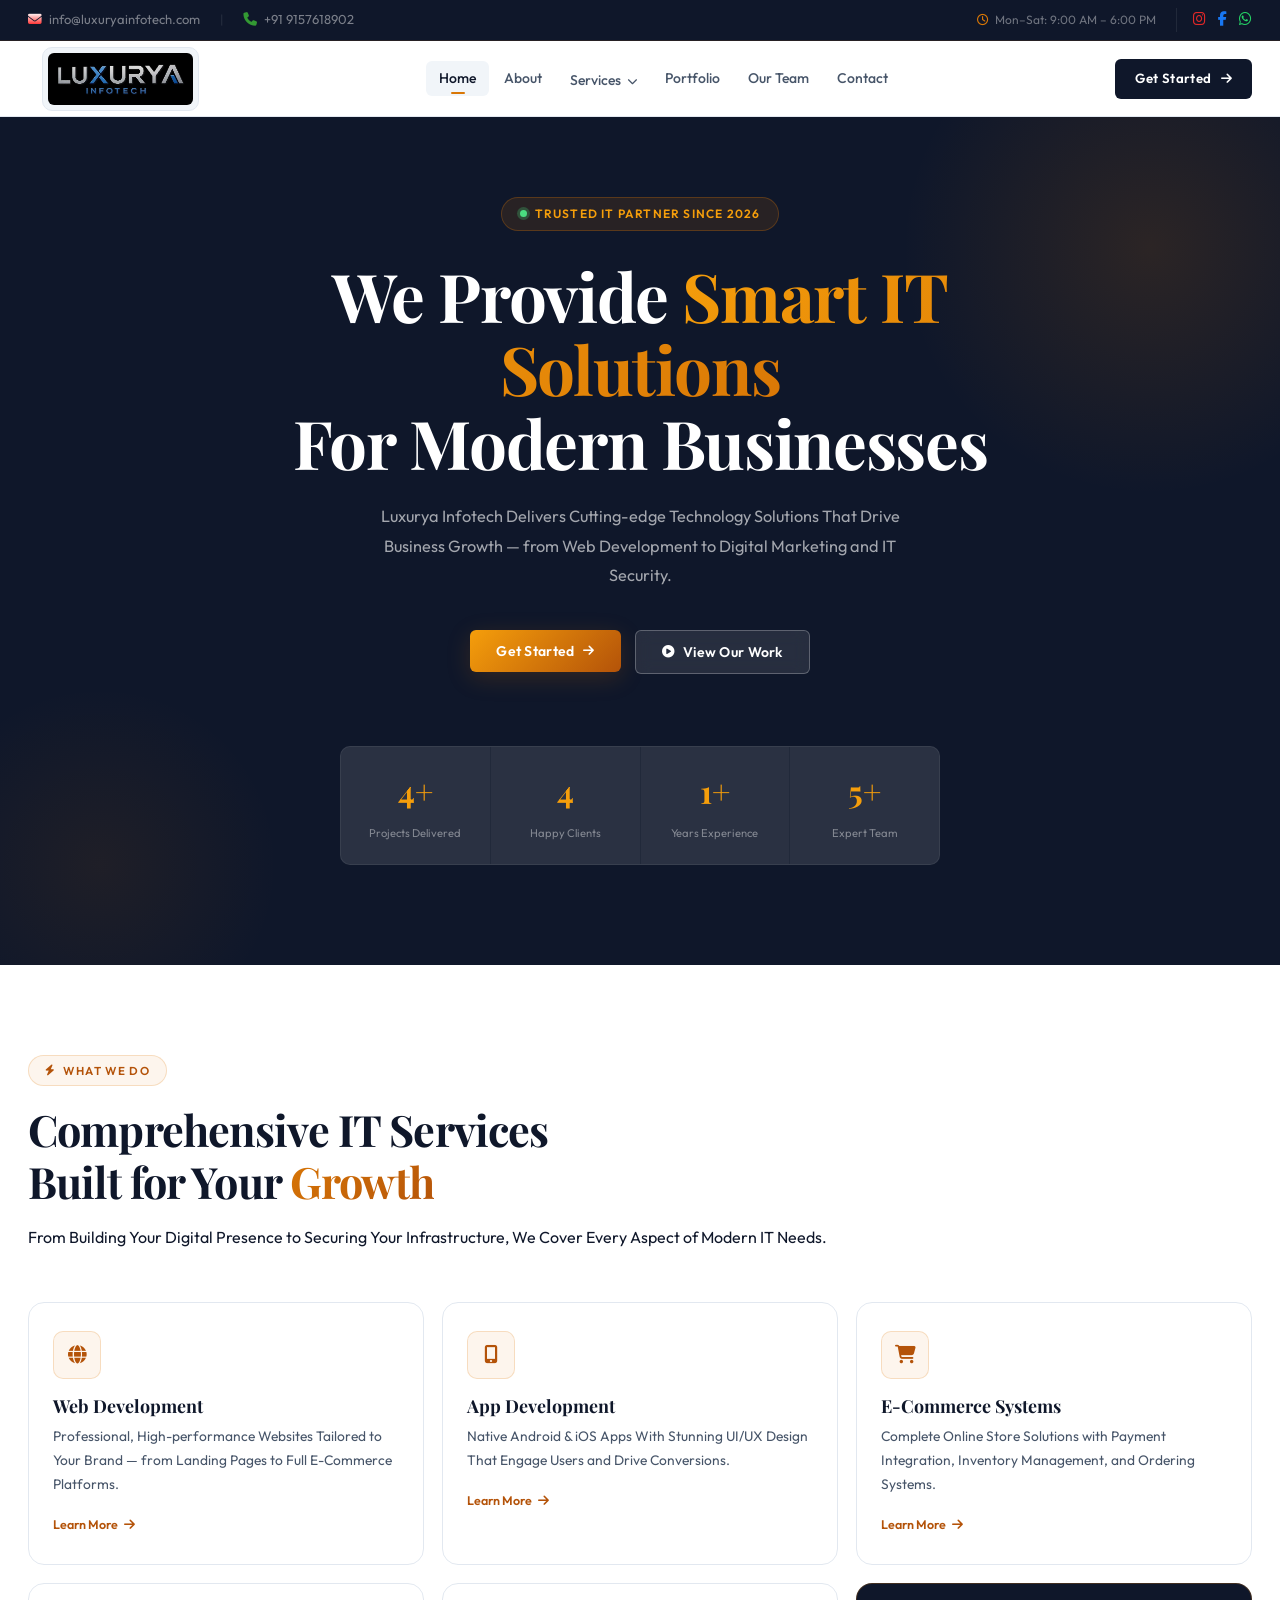
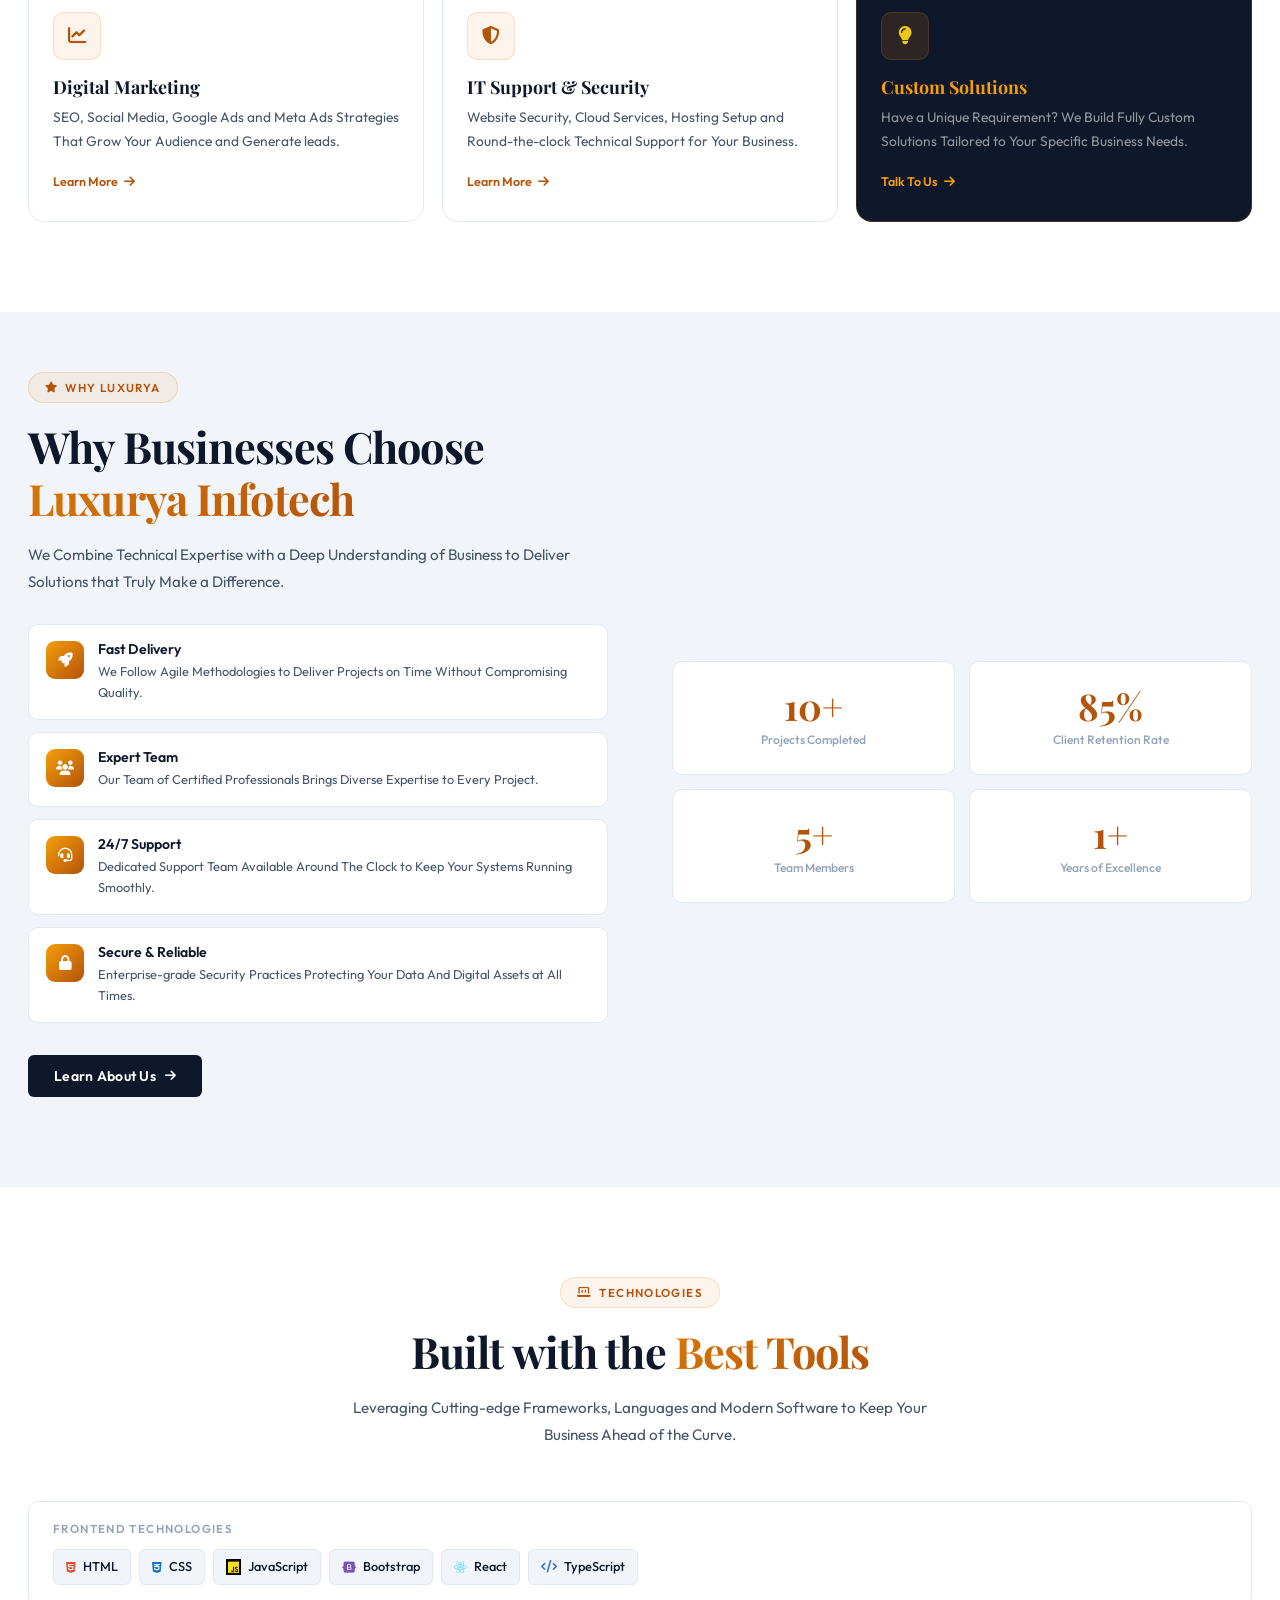
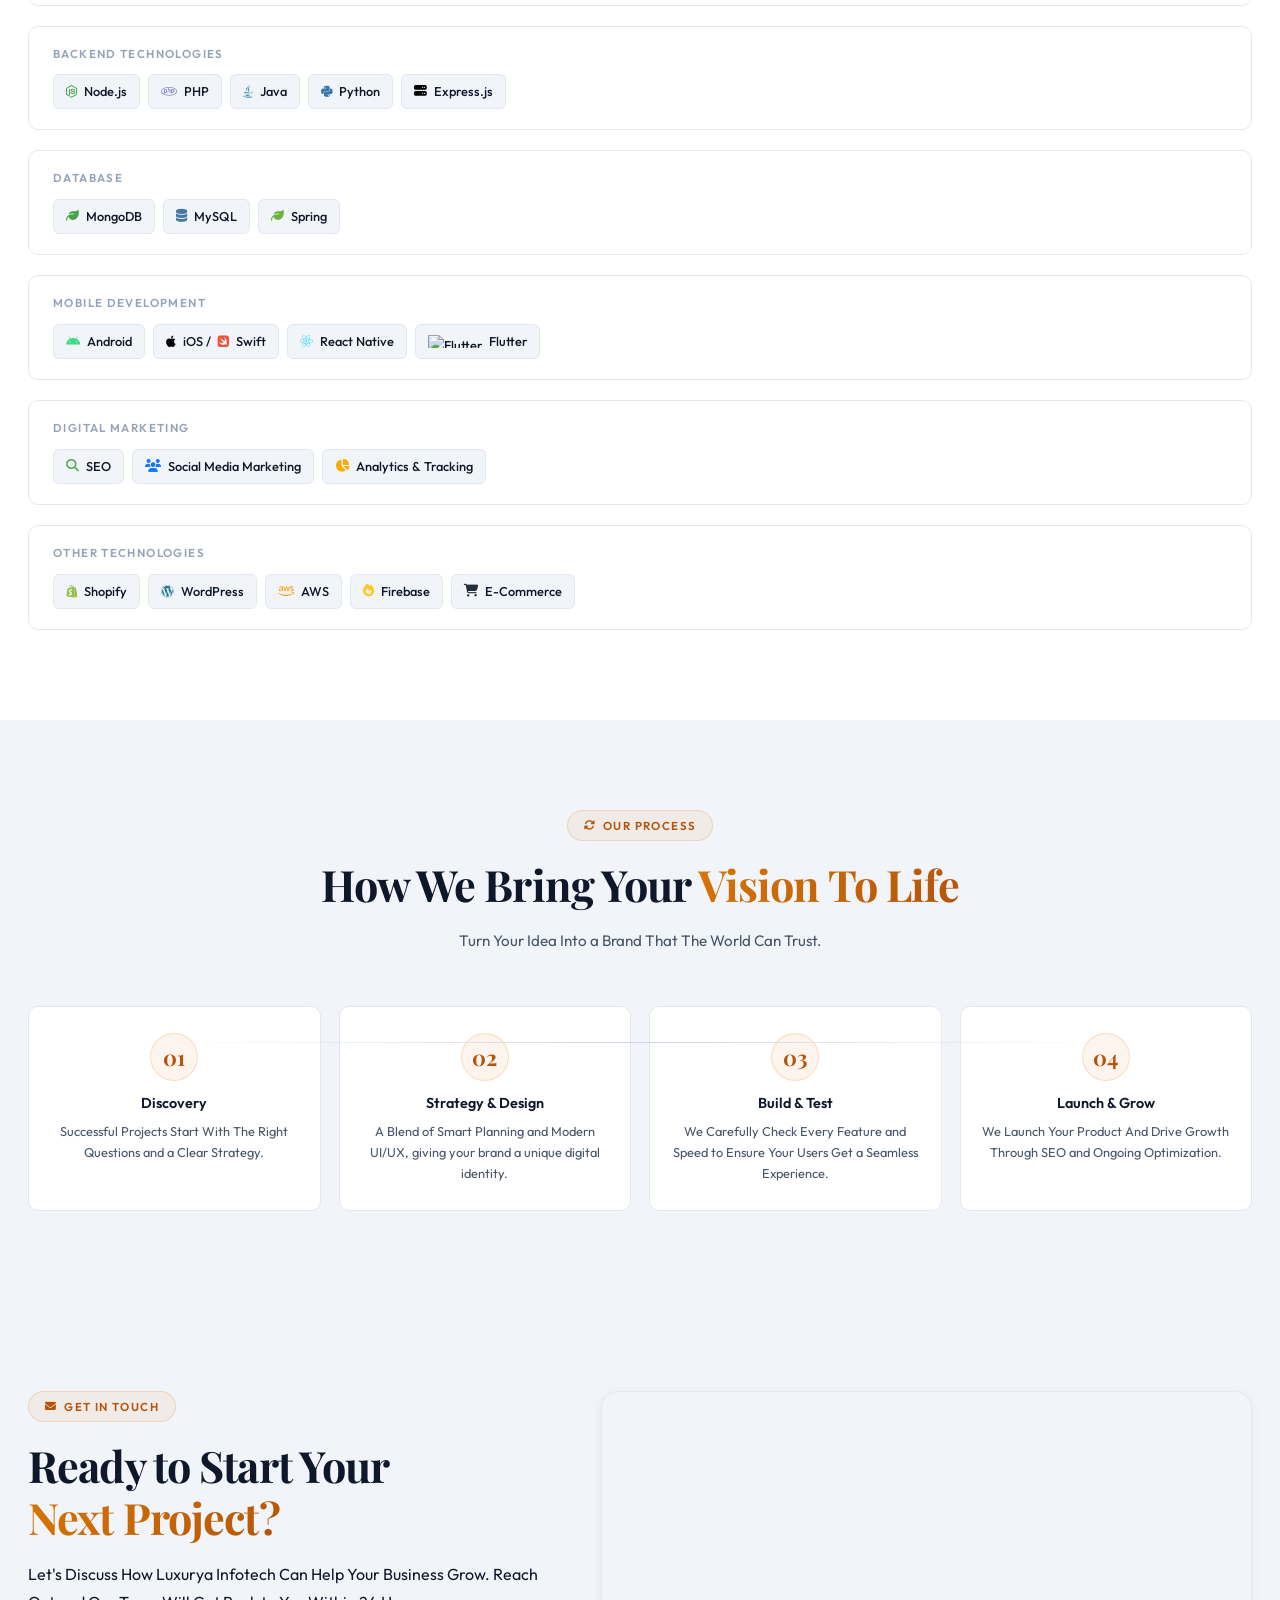
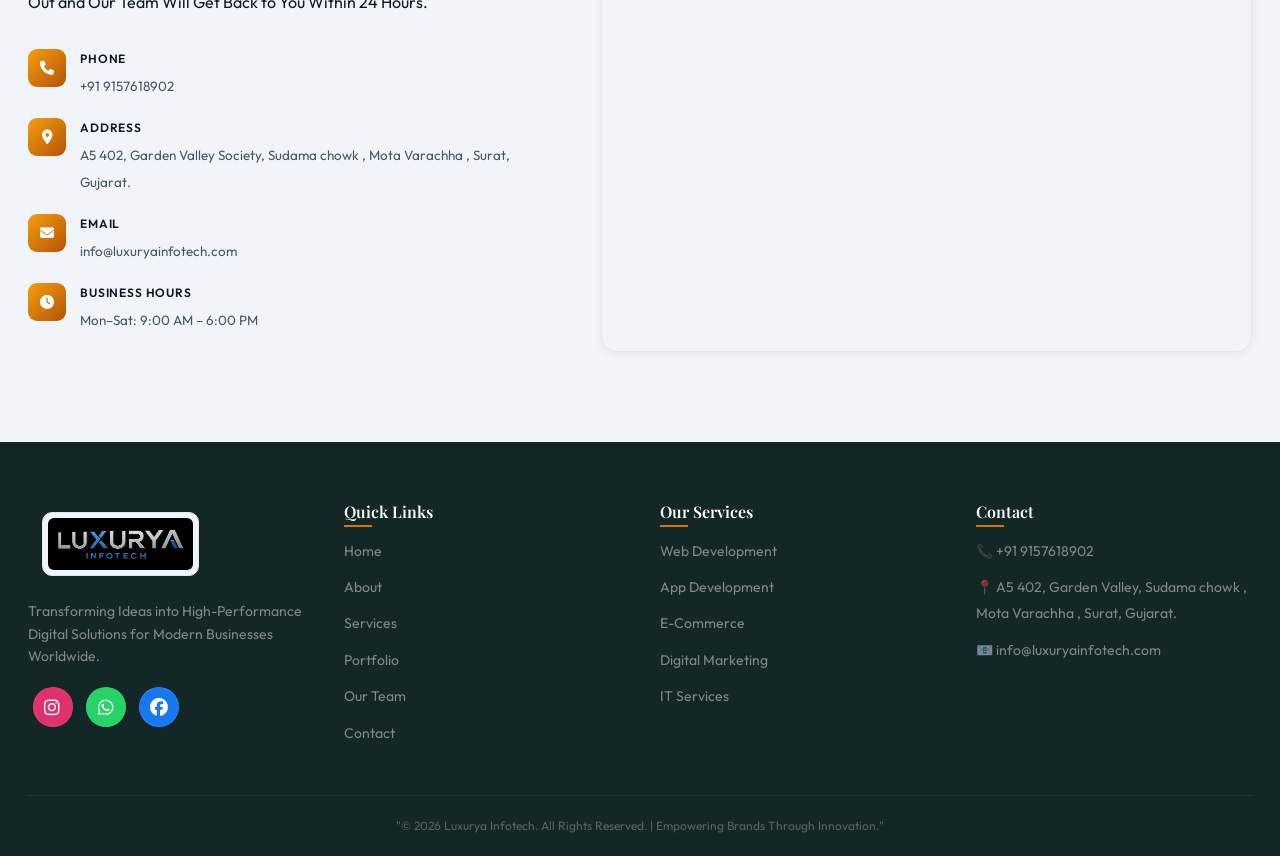
==== commit 1b5efd74: "Update index.html" ====
--- a/index.html
+++ b/index.html
@@ -122,7 +122,7 @@
                 class="fas fa-phone-alt"
                 style="transform: scaleX(-1); color: #339933"
               ></i>
-              +91 92743 56862</a
+              +91 9157618902</a
             >
           </div>
           <div class="top-right">
@@ -825,7 +825,7 @@
                 <div class="cd-icon"><i class="fas fa-phone"></i></div>
                 <div class="cd-text">
                   <strong>Phone</strong>
-                  <span><a href="tel:+919274356862">+91 92743 56862</a></span>
+                  <span><a href="tel:+919274356862">+91 9157618902</a></span>
                 </div>
               </div>
               <div class="contact-detail">
@@ -1014,7 +1014,7 @@
               <ul>
                 <li>
                   <span
-                    ><a href="tel:+919274356862">📞 +91 92743 56862</a></span
+                    ><a href="tel:+919274356862">📞 +91 9157618902</a></span
                   >
                 </li>
                 <li>
